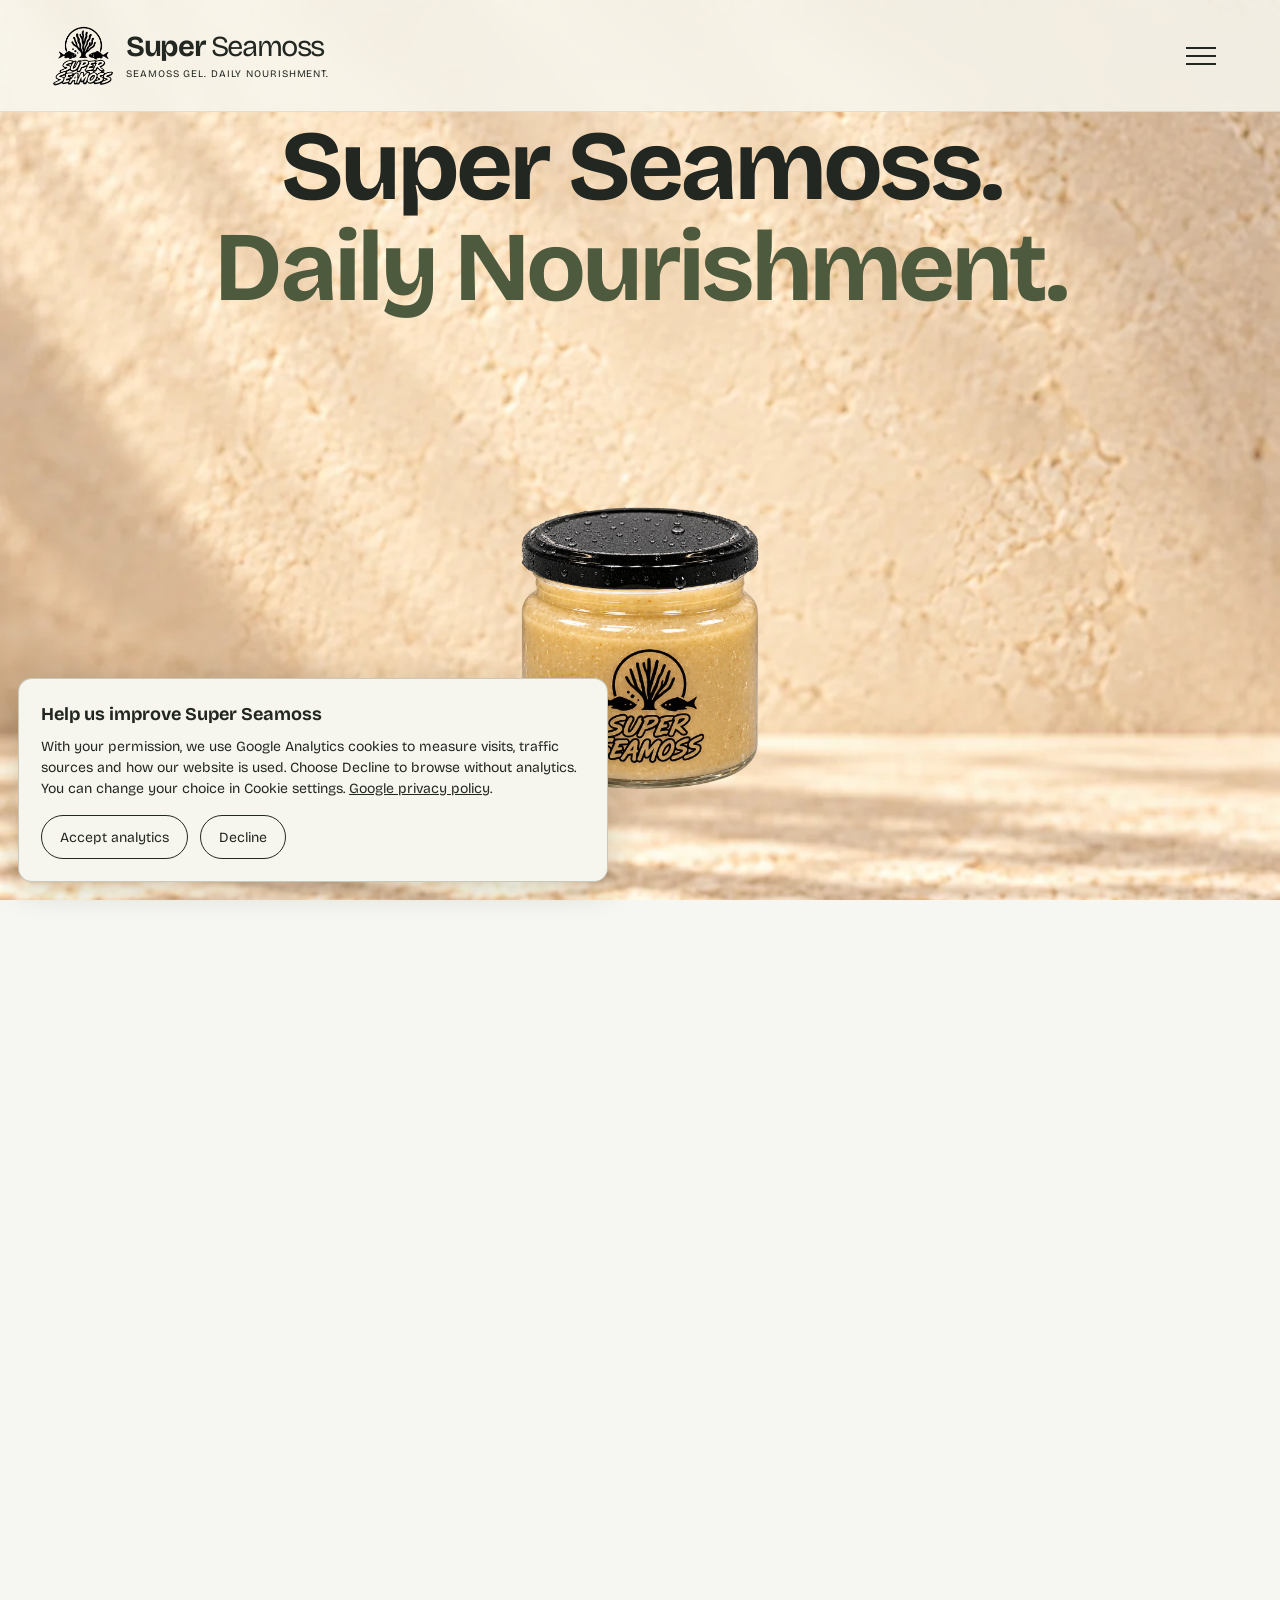
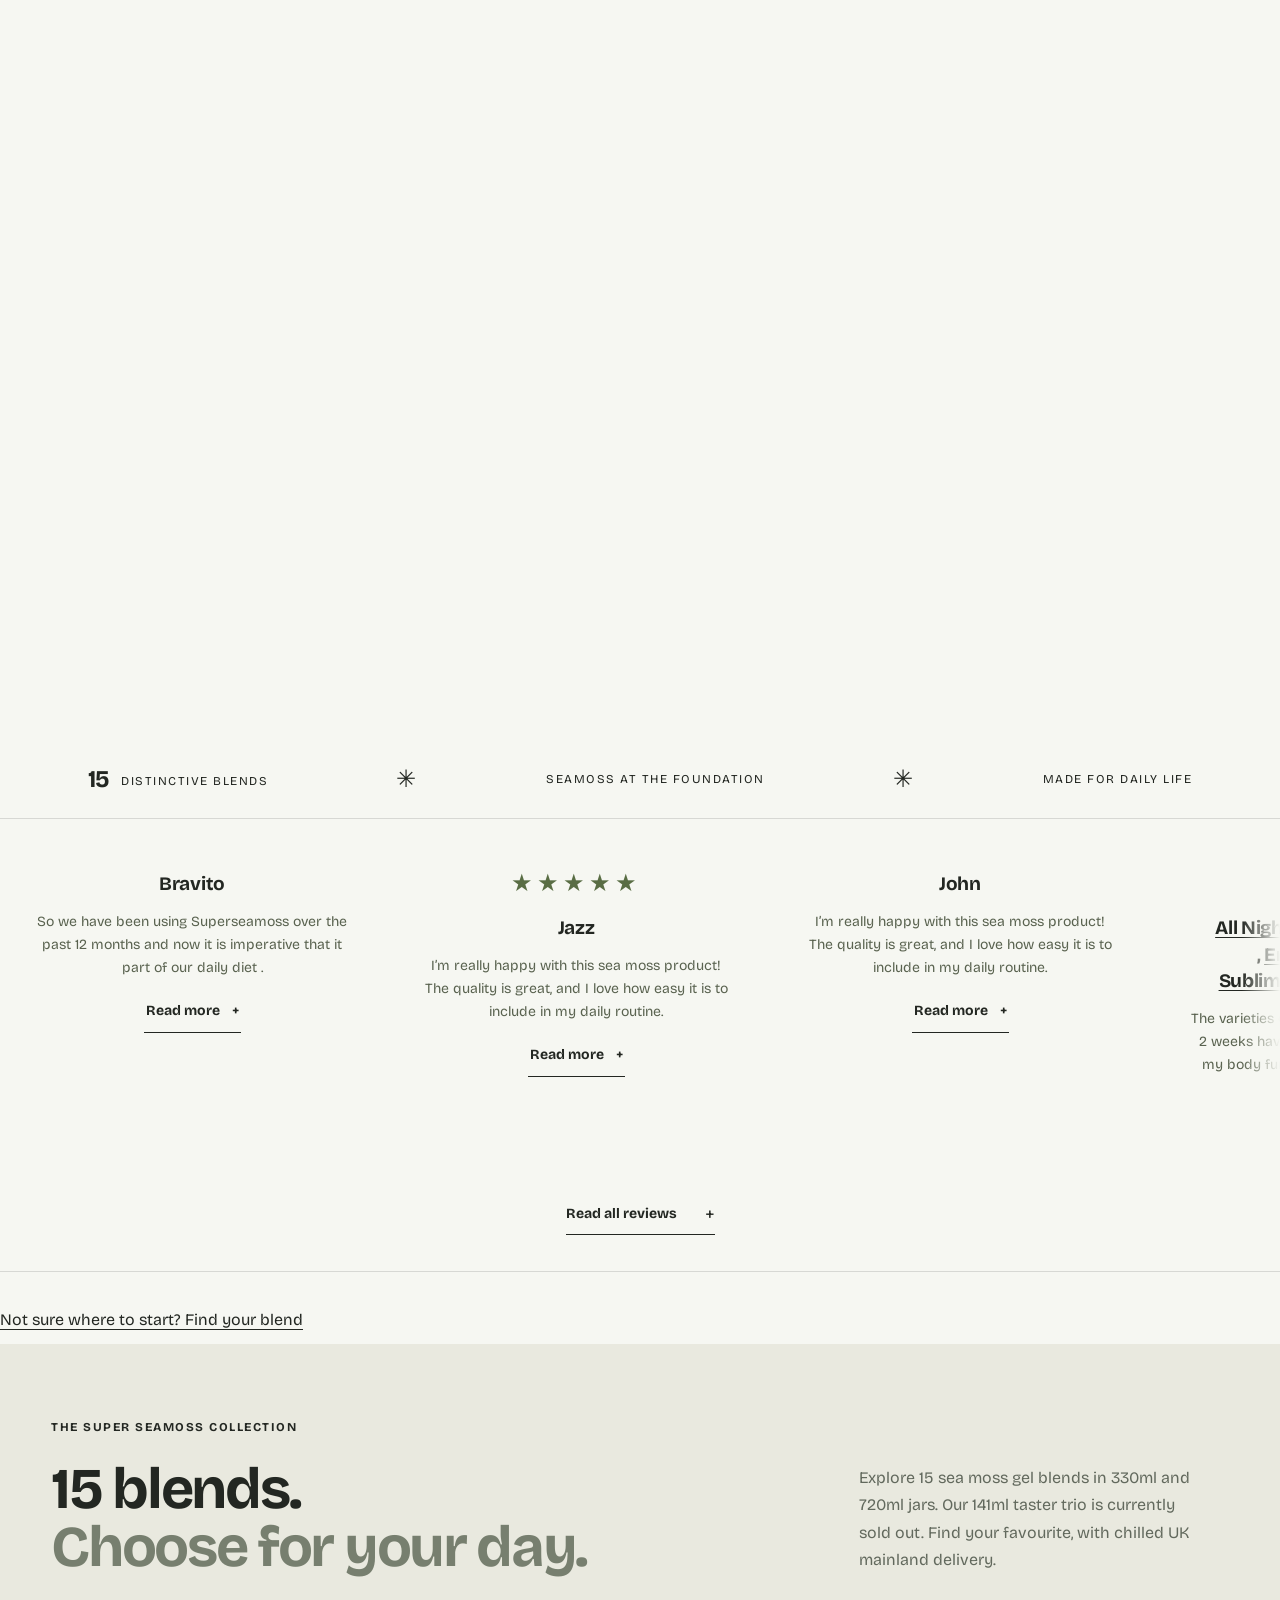
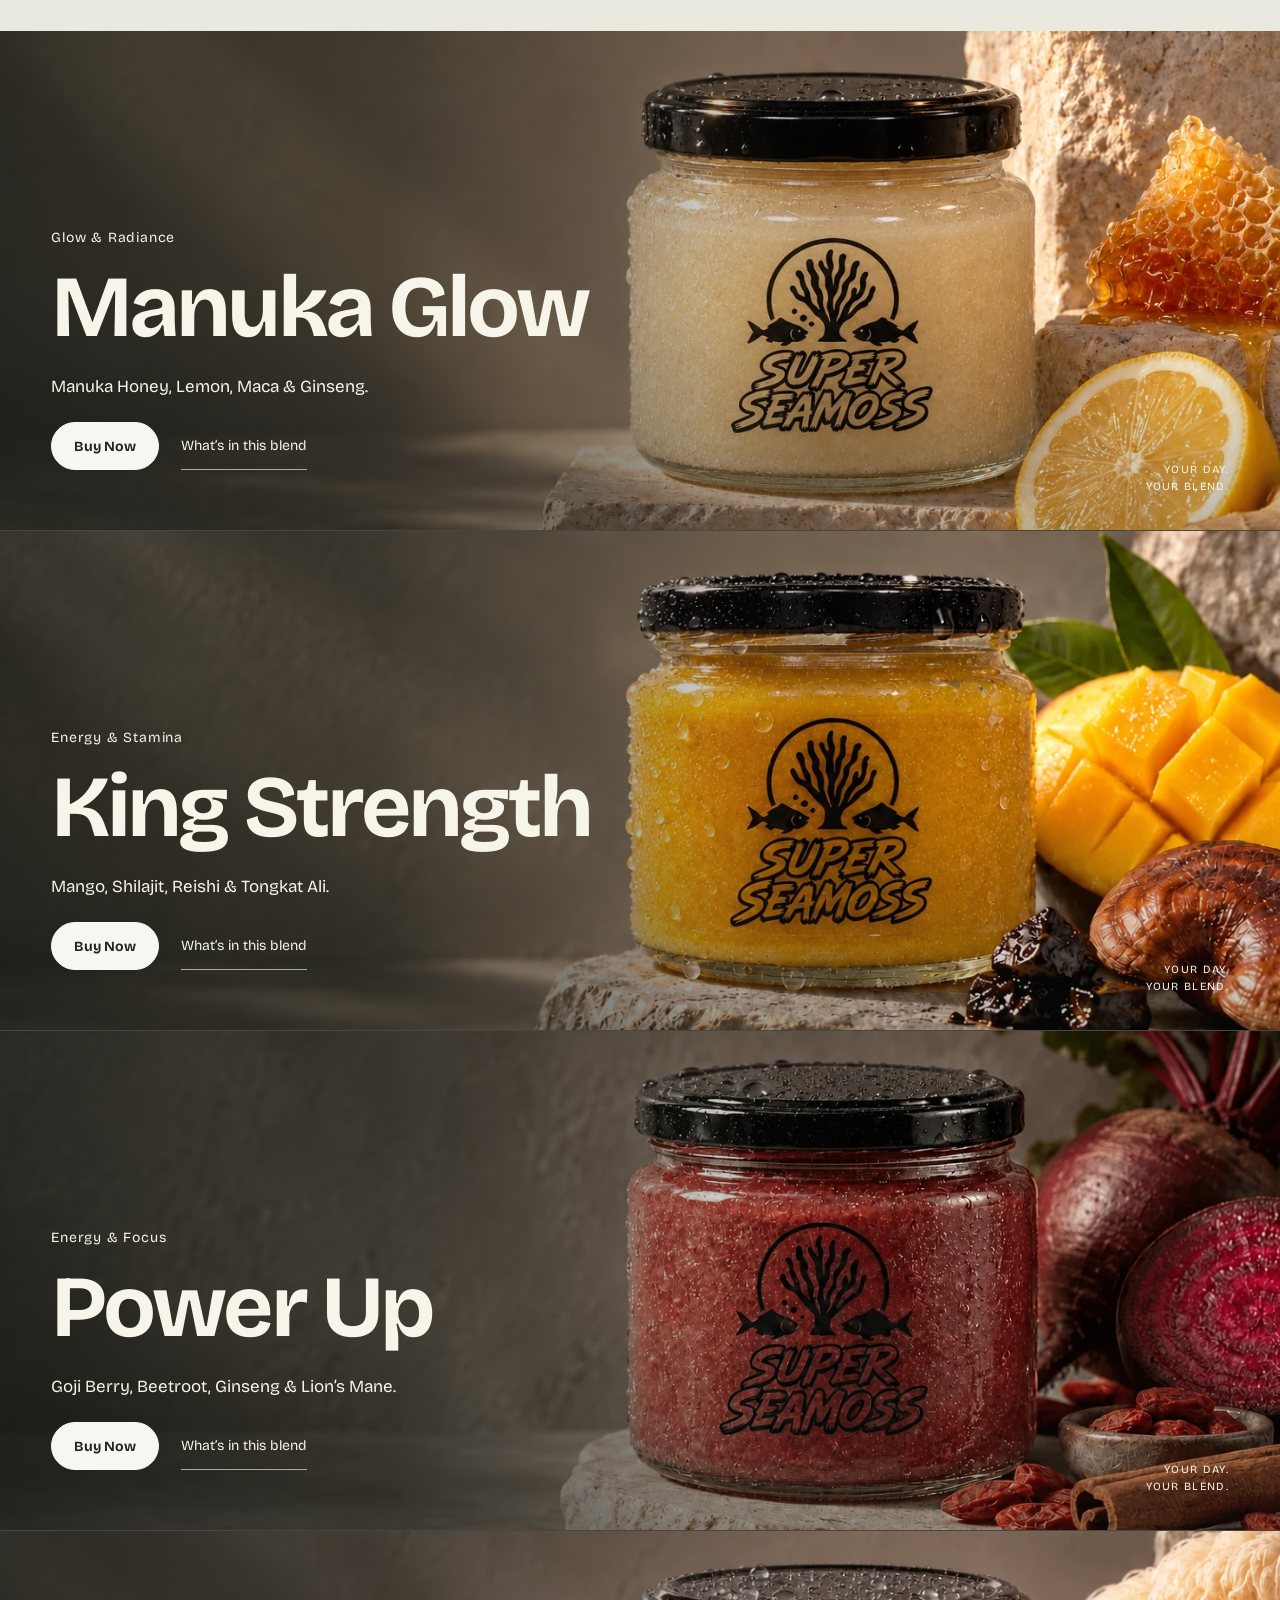
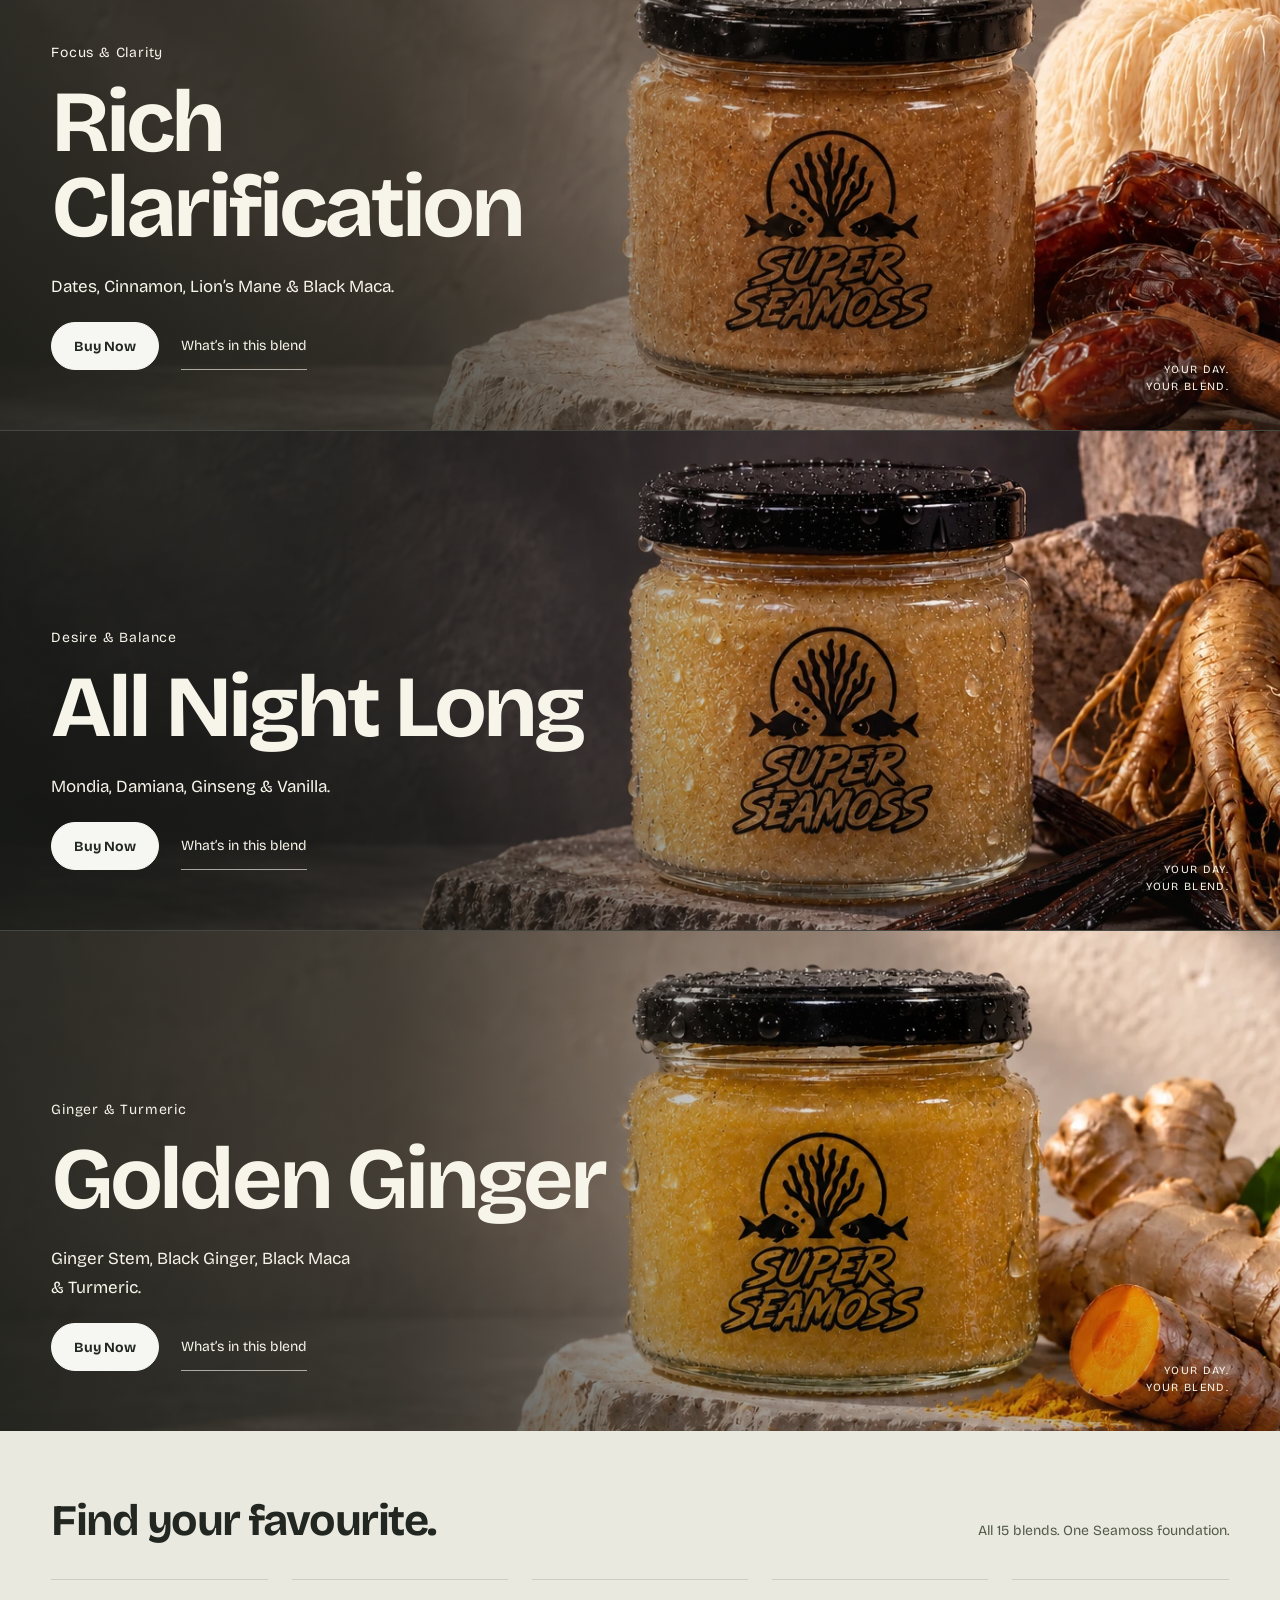
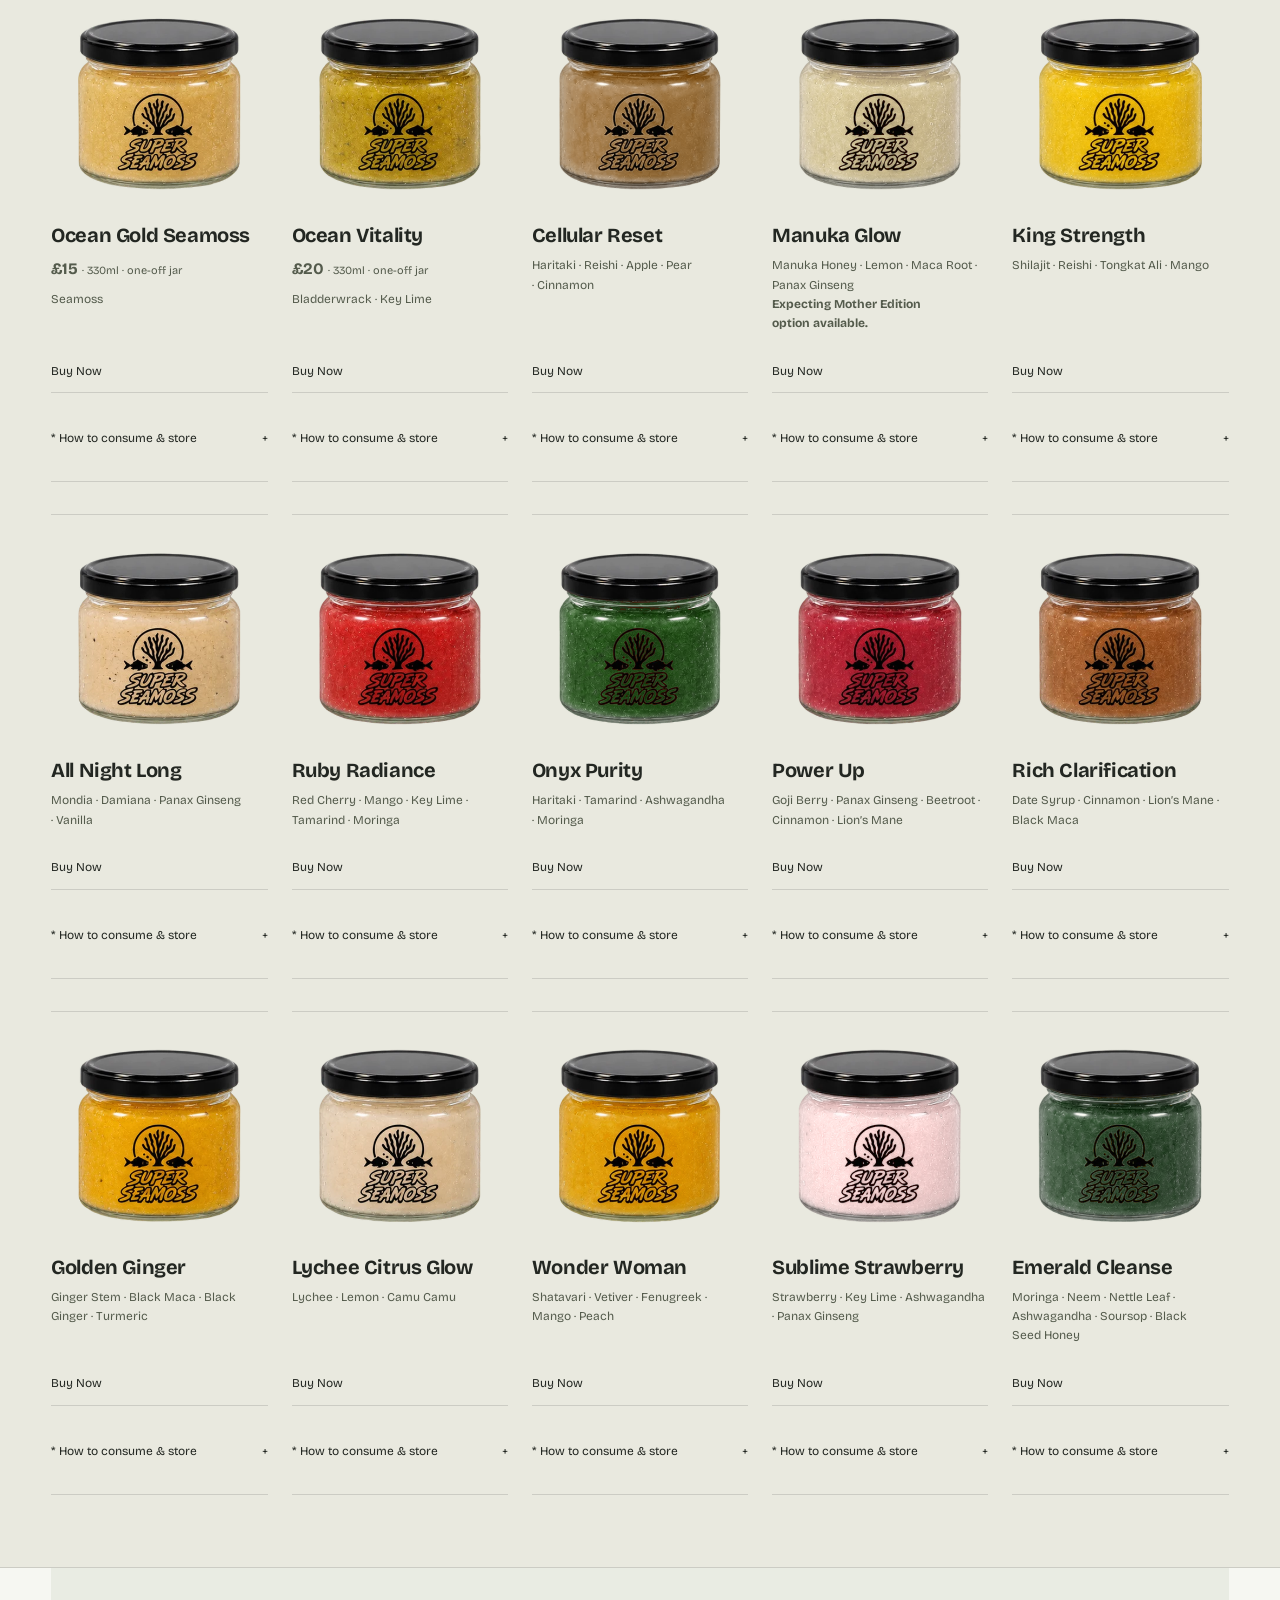
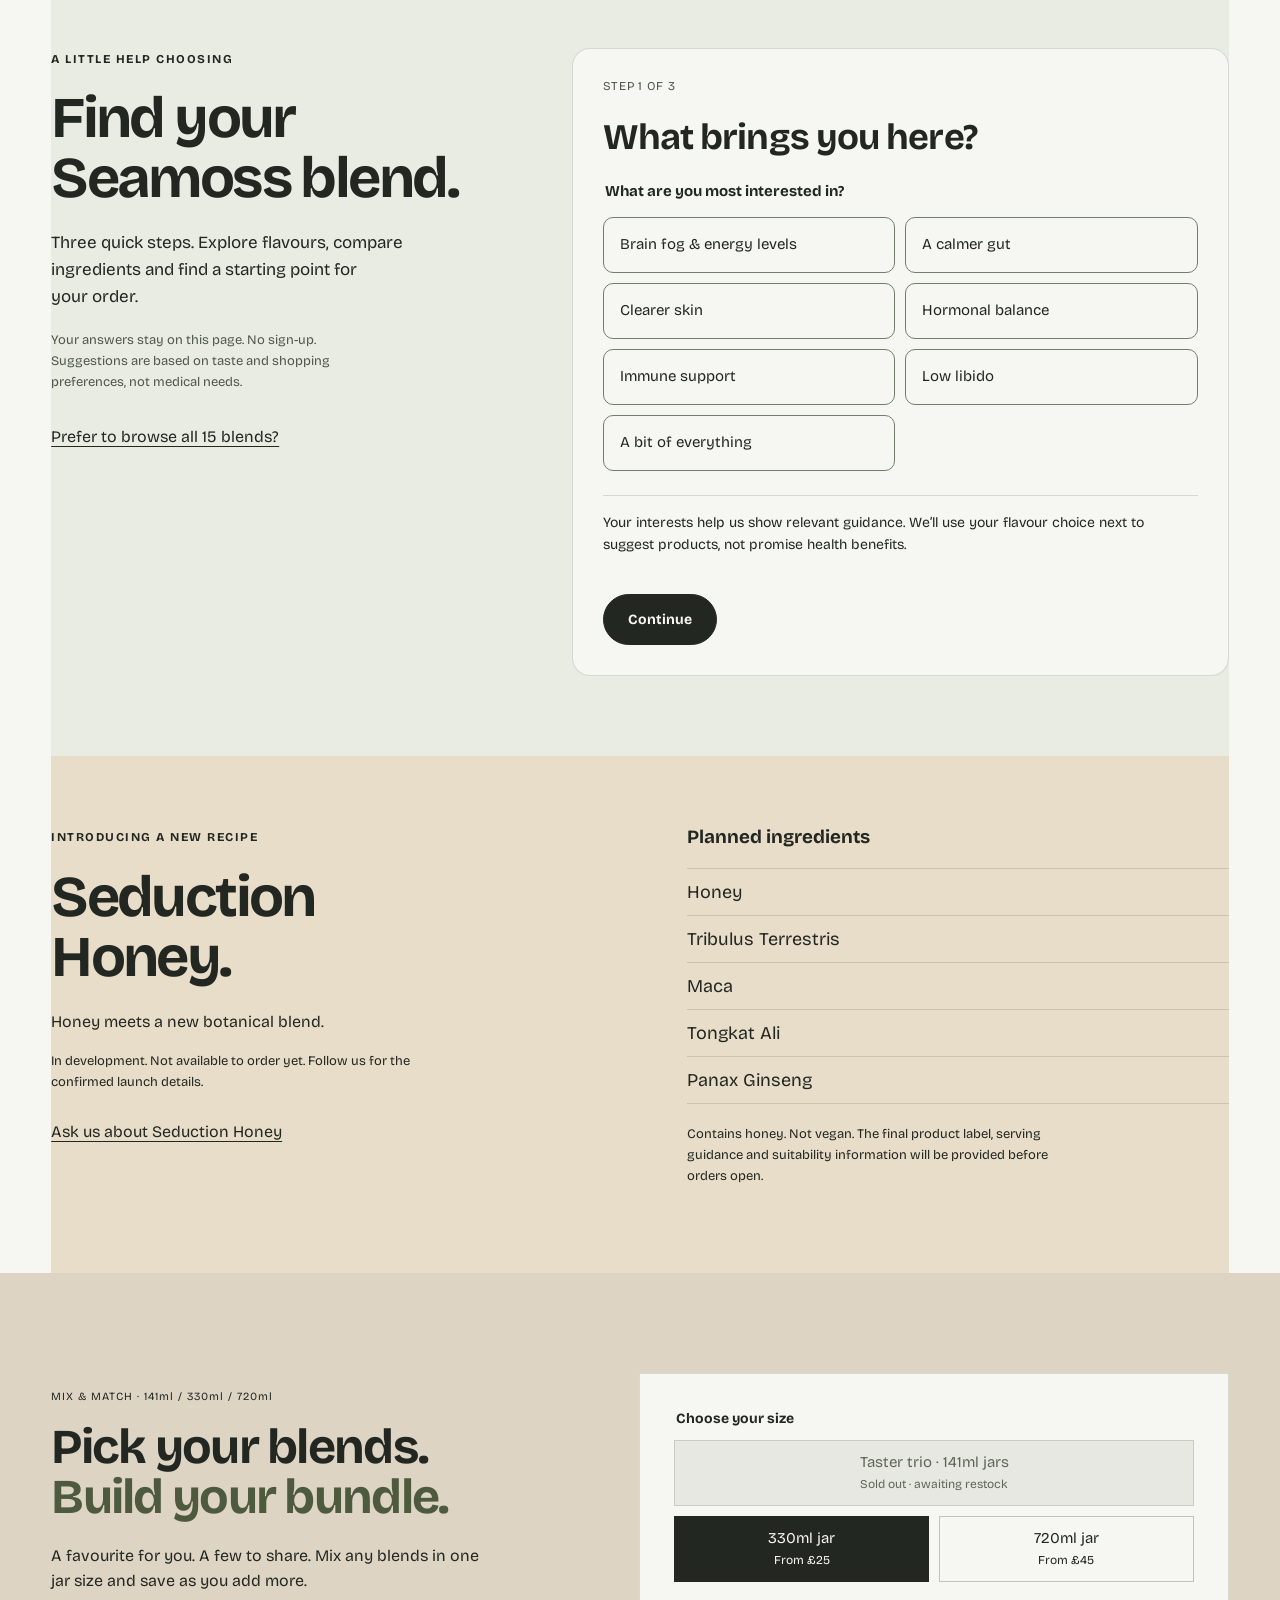
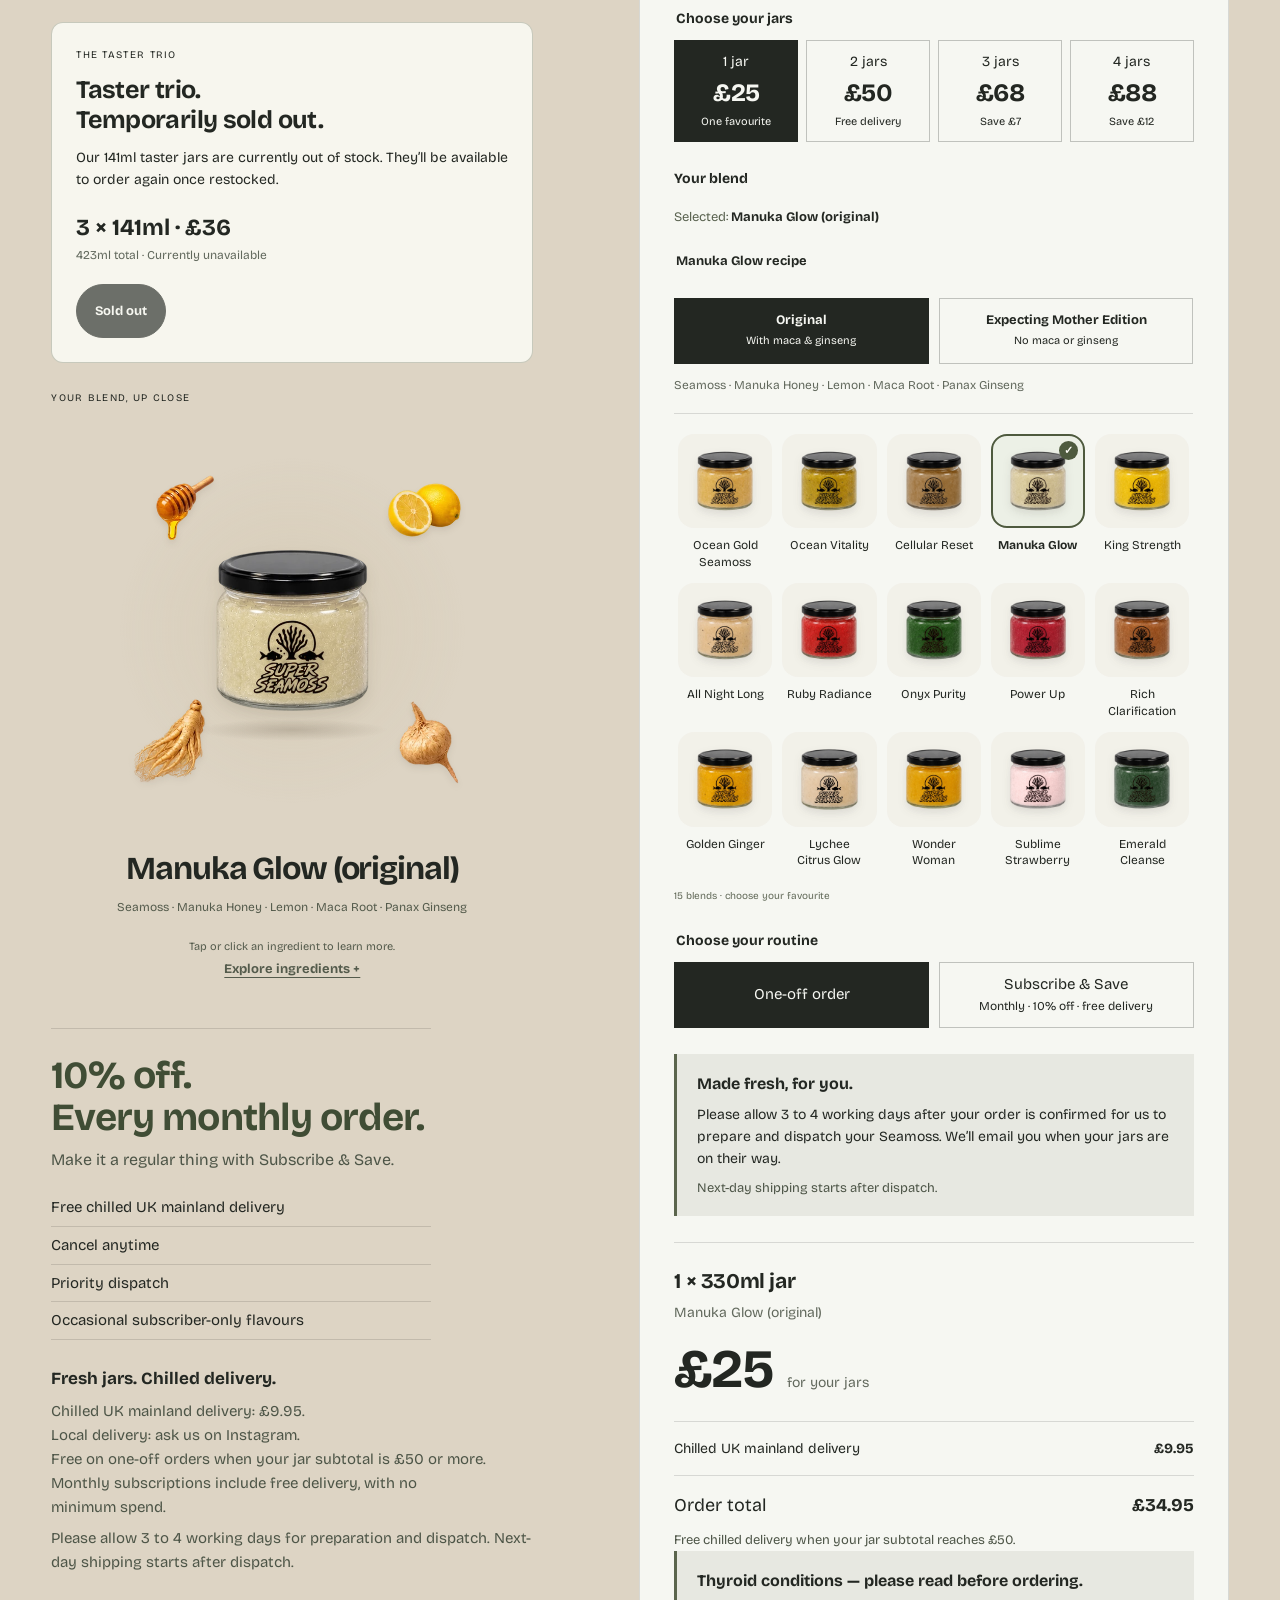
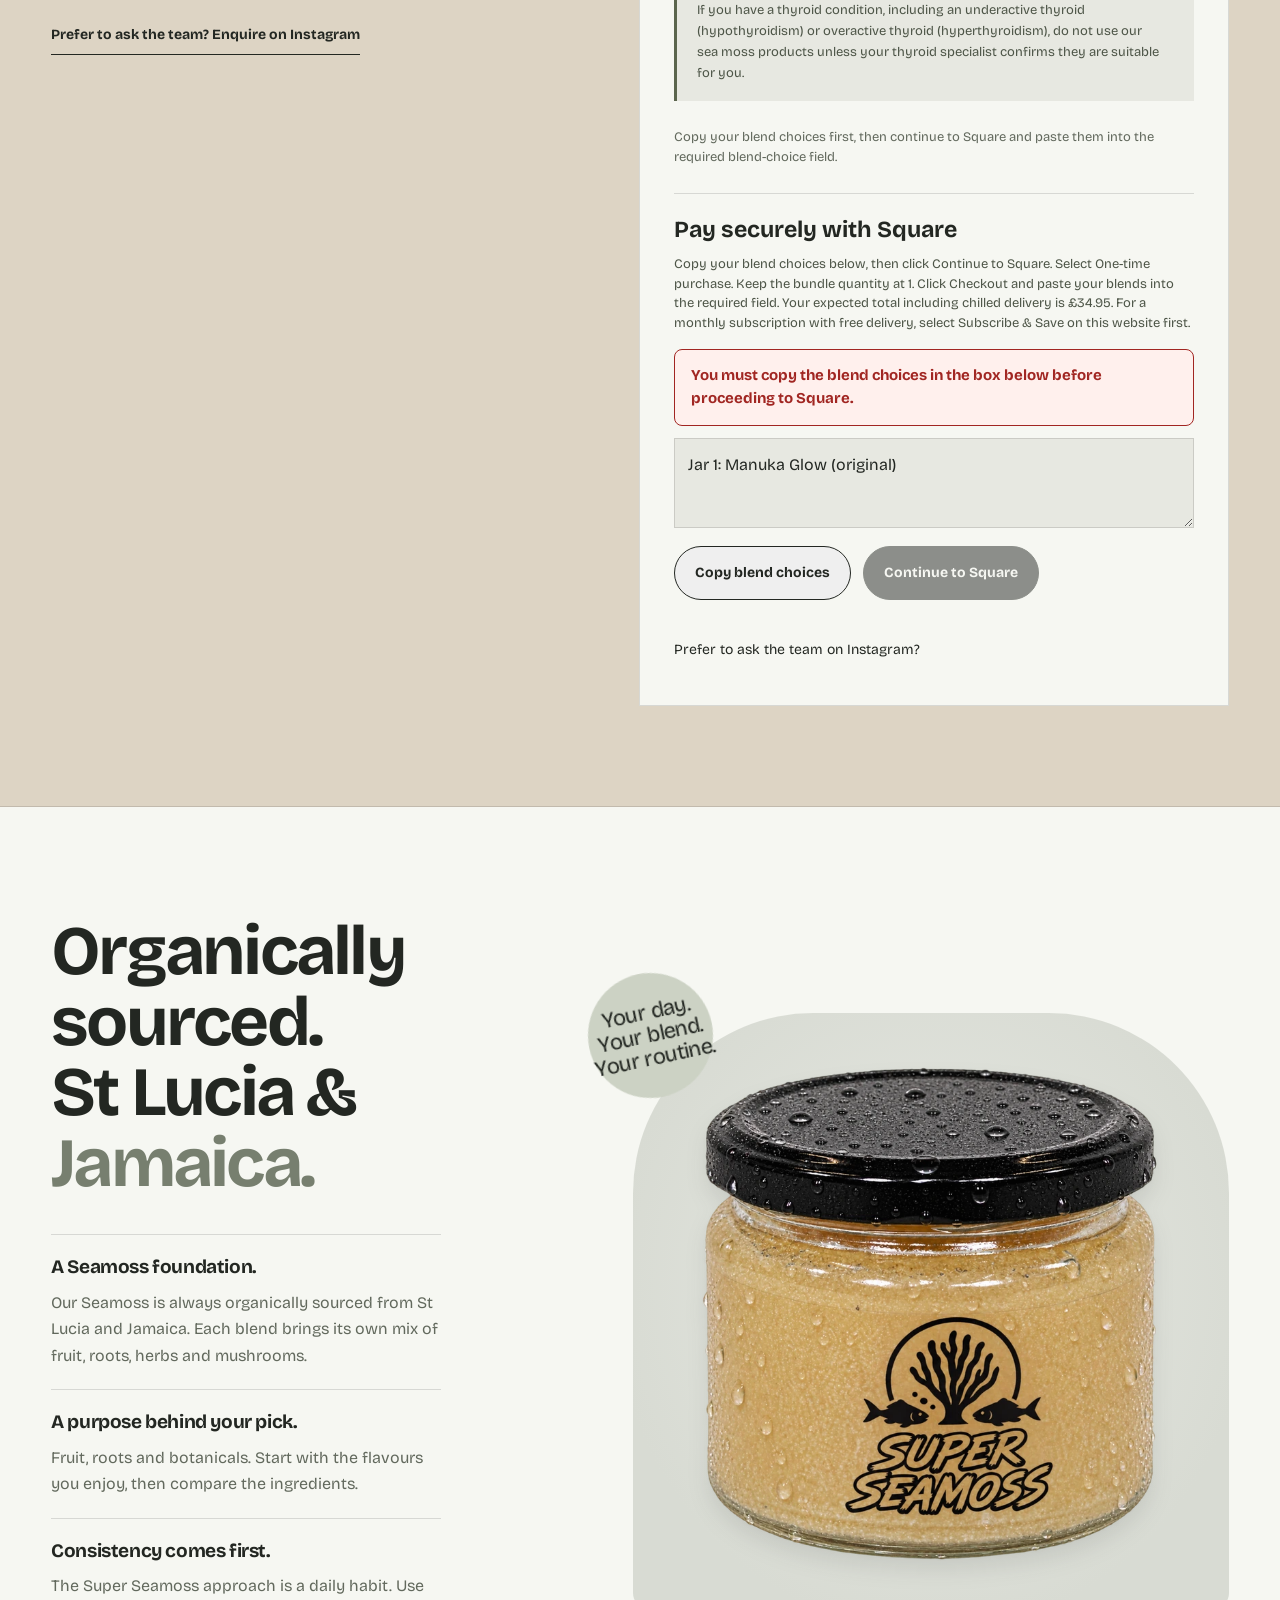
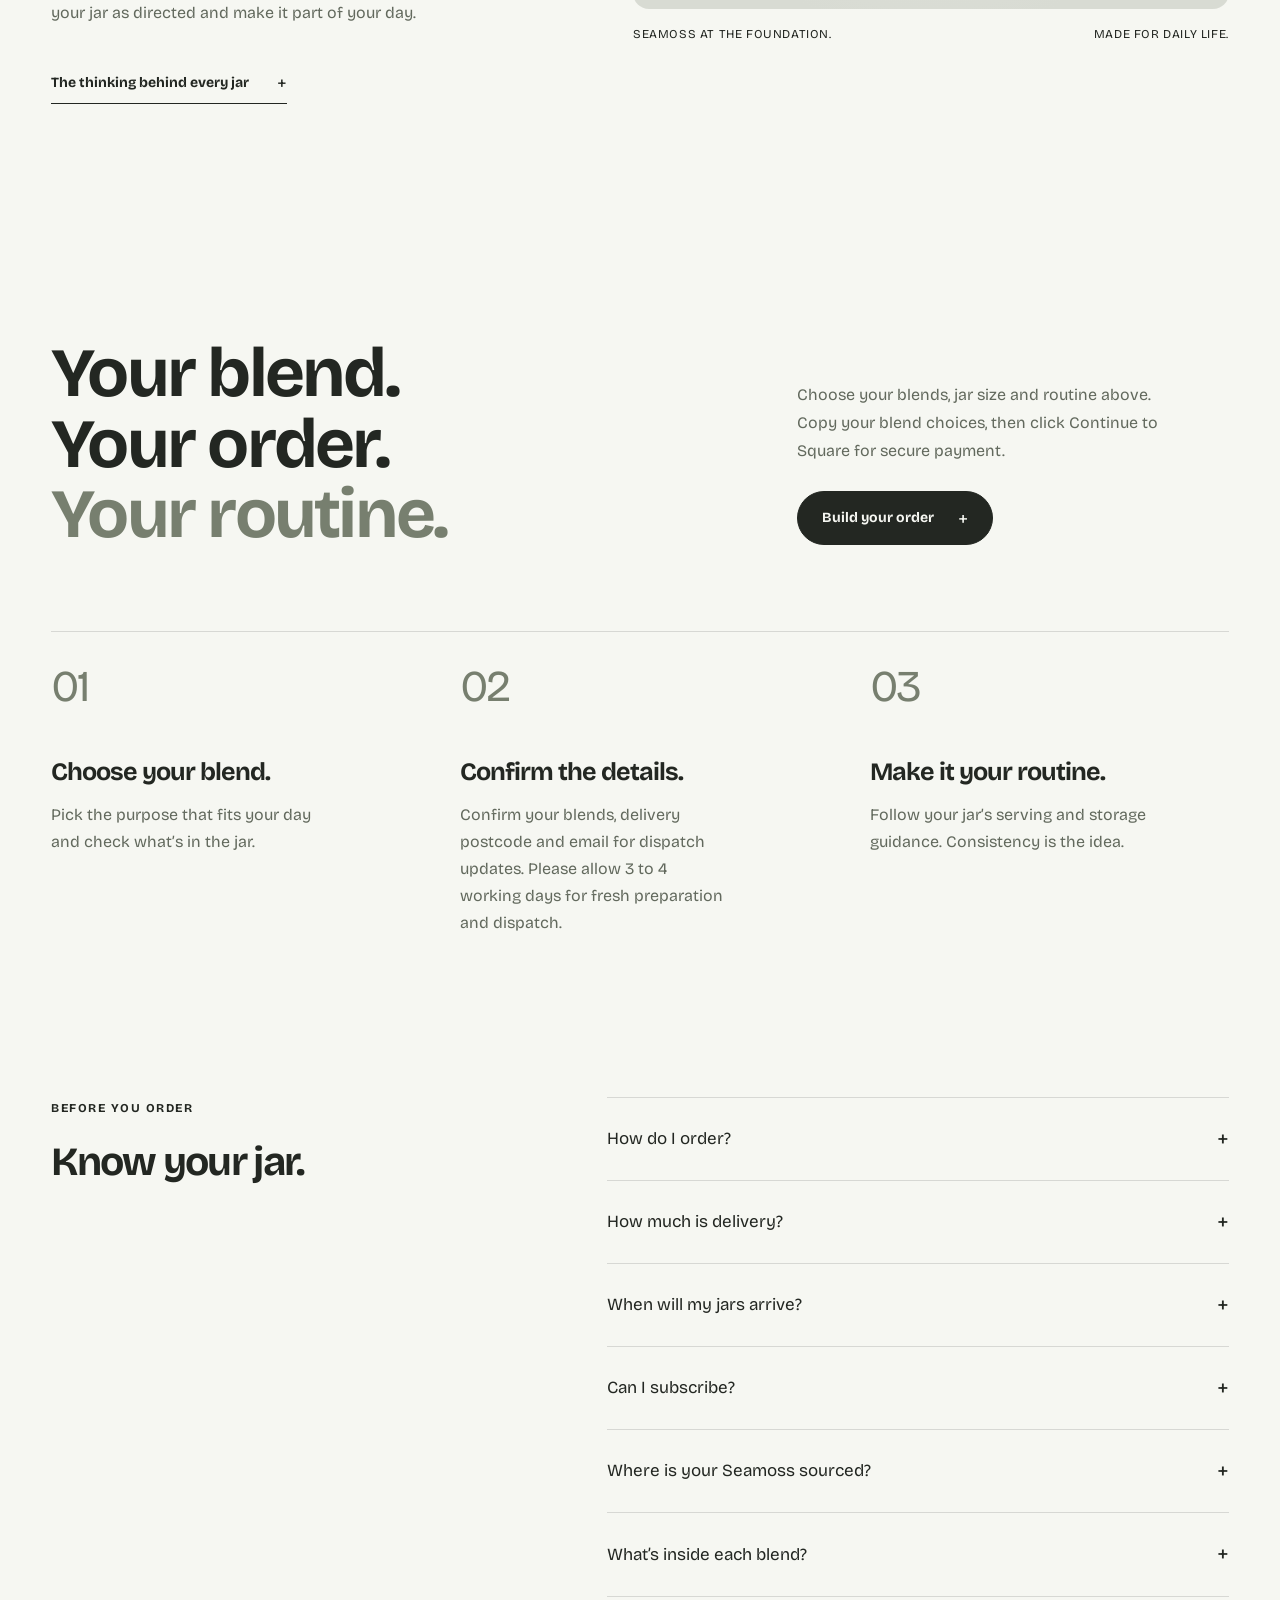
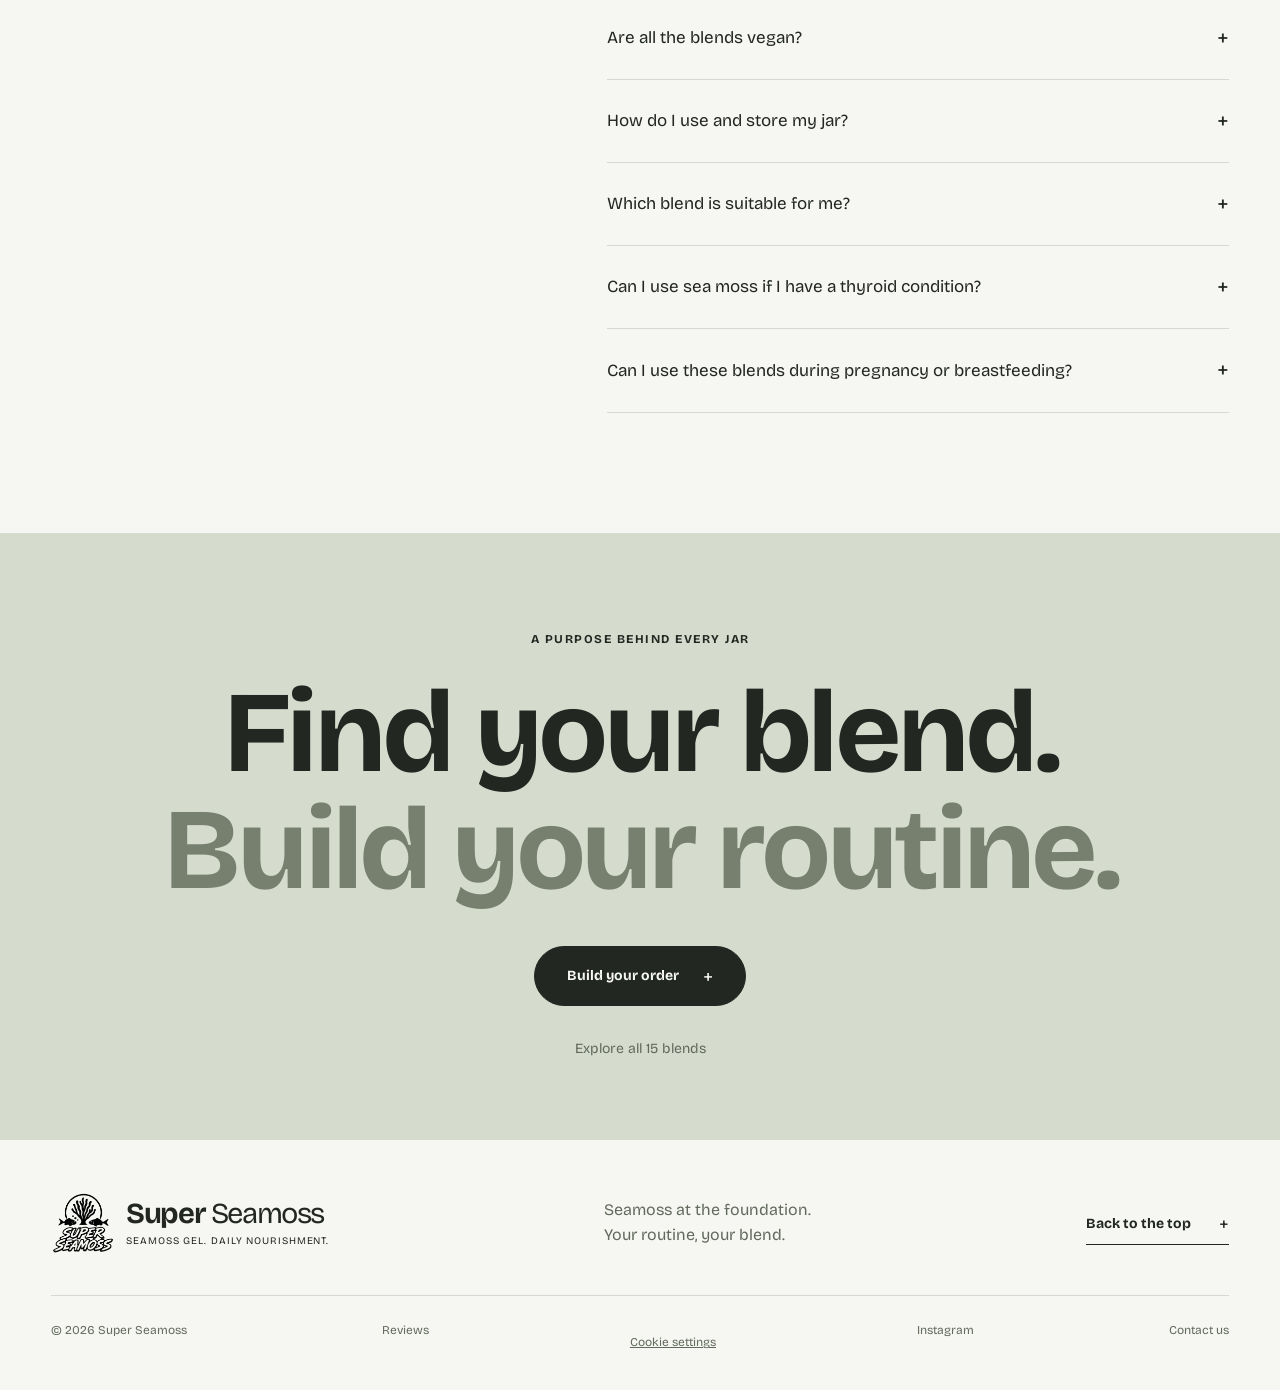
==== index.html @ 7956dd9d "Add blend finder and Seduction Honey announcement" ====
<!doctype html>
<html lang="en-GB">
<head>
<meta charset="utf-8">
<meta name="build-version" content="superseamoss-qc37-20261006-reviewmotion1"><meta name="viewport" content="width=device-width,initial-scale=1,viewport-fit=cover">
<title>Sea Moss Gel UK | 15 Blends &amp; Bundles | Super Seamoss</title>
<meta name="description" content="Shop 15 sea moss gel blends from Super Seamoss. Choose 330ml or 720ml jars, or mix-and-match bundles with chilled UK mainland delivery.">
<meta name="theme-color" content="#e1e3dc">
<link rel="canonical" href="https://superseamoss.co.uk/">
<meta property="og:type" content="website">
<meta property="og:title" content="Sea Moss Gel UK | 15 Blends &amp; Bundles | Super Seamoss">
<meta property="og:description" content="Shop 15 sea moss gel blends from Super Seamoss. Choose 330ml or 720ml jars, or mix-and-match bundles with chilled UK mainland delivery.">
<meta property="og:url" content="https://superseamoss.co.uk/">
<meta property="og:image" content="https://superseamoss.co.uk/assets/blends/manuka-glow-wet.webp?v=wet1">
<meta name="twitter:card" content="summary_large_image">
<meta name="robots" content="index,follow,max-image-preview:large">
<meta property="og:site_name" content="Super Seamoss">
<meta property="og:locale" content="en_GB">
<meta property="og:image:type" content="image/webp">
<meta property="og:image:width" content="1536">
<meta property="og:image:height" content="1024">
<meta property="og:image:alt" content="Super Seamoss Manuka Glow sea moss gel jar with honeycomb and lemon">
<meta name="twitter:title" content="Sea Moss Gel UK | 15 Blends &amp; Bundles | Super Seamoss">
<meta name="twitter:description" content="Shop 15 sea moss gel blends from Super Seamoss. Choose 330ml or 720ml jars, or mix-and-match bundles with chilled UK mainland delivery.">
<meta name="twitter:image" content="https://superseamoss.co.uk/assets/blends/manuka-glow-wet.webp?v=wet1">
<meta name="twitter:image:alt" content="Super Seamoss Manuka Glow sea moss gel jar with honeycomb and lemon">

<link rel="icon" href="/super-seamoss-favicon.ico" sizes="16x16 32x32 48x48" type="image/x-icon">
<link rel="icon" href="/super-seamoss-icon-32.png" sizes="32x32" type="image/png">
<link rel="icon" href="/super-seamoss-icon-180.png" sizes="180x180" type="image/png">
<link rel="icon" href="/super-seamoss-icon.svg" sizes="any" type="image/svg+xml">
<link rel="apple-touch-icon" href="/apple-touch-icon.png?v=seamoss1" sizes="180x180">
<link rel="manifest" href="/site.webmanifest">
<link rel="preload" href="assets/bricolage-bold.woff2" as="font" type="font/woff2" crossorigin>
<link rel="stylesheet" href="styles.css?v=taster-sold-out1-buy-now1">
<link rel="stylesheet" href="hero-scroll.css?v=complete-artwork1">
<script>
document.documentElement.classList.add('page-loading');
setTimeout(() => {
  document.documentElement.classList.remove('page-loading');
  document.dispatchEvent(new Event('seamoss:load-timeout'));
}, 3000);
</script>
<script src="loading.js?v=idle-reveal1" fetchpriority="high" defer></script><script src="site.js?v=fullscreen-navigation1" defer></script><script src="jar-scroll.js?v=elapsed-float1" fetchpriority="high" defer></script><script src="hero-scroll-limit.js?v=navigation1" fetchpriority="high" defer></script><script type="module" src="order-options.js?v=blend-finder1"></script>
<link rel="stylesheet" href="blend-preview.css?v=ingredient-guide1">
<link rel="stylesheet" href="blend-picker.css?v=manuka-recipes1">
<link rel="stylesheet" href="blend-finder.css?v=1">
<script type="module" src="blend-finder.js?v=1"></script>
<link rel="stylesheet" href="reviews.css?v=link-pause1">
<script src="reviews.js?v=reviews-page1" defer></script>
<link rel="stylesheet" href="analytics.css?v=1">
<script src="analytics.js?v=1" defer></script>
<link rel="stylesheet" href="/navigation.css?v=1">
<script src="/navigation.js?v=2" defer></script>
<script type="application/ld+json">
{
  "@context": "https://schema.org",
  "@graph": [
    {
      "@type": "Organization",
      "@id": "https://superseamoss.co.uk/#organization",
      "name": "Super Seamoss",
      "url": "https://superseamoss.co.uk/",
      "logo": {
        "@type": "ImageObject",
        "url": "https://superseamoss.co.uk/super-seamoss-icon-180.png",
        "width": 180,
        "height": 180
      },
      "email": "info@superseamoss.co.uk",
      "sameAs": [
        "https://www.instagram.com/super.seamoss/"
      ]
    },
    {
      "@type": "WebSite",
      "@id": "https://superseamoss.co.uk/#website",
      "url": "https://superseamoss.co.uk/",
      "name": "Super Seamoss",
      "inLanguage": "en-GB",
      "publisher": {
        "@id": "https://superseamoss.co.uk/#organization"
      }
    },
    {
      "@type": "CollectionPage",
      "@id": "https://superseamoss.co.uk/#webpage",
      "url": "https://superseamoss.co.uk/",
      "name": "Sea Moss Gel UK | 15 Blends & Bundles | Super Seamoss",
      "description": "Shop 15 sea moss gel blends from Super Seamoss. Choose 330ml or 720ml jars, or mix-and-match bundles with chilled UK mainland delivery.",
      "inLanguage": "en-GB",
      "isPartOf": {
        "@id": "https://superseamoss.co.uk/#website"
      },
      "about": {
        "@id": "https://superseamoss.co.uk/#organization"
      },
      "mainEntity": {
        "@id": "https://superseamoss.co.uk/#blend-list"
      }
    },
    {
      "@type": "ItemList",
      "@id": "https://superseamoss.co.uk/#blend-list",
      "name": "Super Seamoss sea moss gel blends",
      "numberOfItems": 15,
      "itemListElement": [
        {
          "@type": "ListItem",
          "position": 1,
          "name": "Ocean Gold Seamoss",
          "url": "https://superseamoss.co.uk/#blend-ocean-gold"
        },
        {
          "@type": "ListItem",
          "position": 2,
          "name": "Ocean Vitality",
          "url": "https://superseamoss.co.uk/#blend-ocean-vitality"
        },
        {
          "@type": "ListItem",
          "position": 3,
          "name": "Cellular Reset",
          "url": "https://superseamoss.co.uk/#blend-cellular-reset"
        },
        {
          "@type": "ListItem",
          "position": 4,
          "name": "Manuka Glow",
          "url": "https://superseamoss.co.uk/#blend-manuka-glow"
        },
        {
          "@type": "ListItem",
          "position": 5,
          "name": "King Strength",
          "url": "https://superseamoss.co.uk/#blend-king-strength"
        },
        {
          "@type": "ListItem",
          "position": 6,
          "name": "All Night Long",
          "url": "https://superseamoss.co.uk/#blend-all-night-long"
        },
        {
          "@type": "ListItem",
          "position": 7,
          "name": "Ruby Radiance",
          "url": "https://superseamoss.co.uk/#blend-immunity-booster"
        },
        {
          "@type": "ListItem",
          "position": 8,
          "name": "Onyx Purity",
          "url": "https://superseamoss.co.uk/#blend-onyx-purity"
        },
        {
          "@type": "ListItem",
          "position": 9,
          "name": "Power Up",
          "url": "https://superseamoss.co.uk/#blend-power-up"
        },
        {
          "@type": "ListItem",
          "position": 10,
          "name": "Rich Clarification",
          "url": "https://superseamoss.co.uk/#blend-rich-clarification"
        },
        {
          "@type": "ListItem",
          "position": 11,
          "name": "Golden Ginger",
          "url": "https://superseamoss.co.uk/#blend-gut-health-booster"
        },
        {
          "@type": "ListItem",
          "position": 12,
          "name": "Lychee Citrus Glow",
          "url": "https://superseamoss.co.uk/#blend-lychee-citrus-glow"
        },
        {
          "@type": "ListItem",
          "position": 13,
          "name": "Wonder Woman",
          "url": "https://superseamoss.co.uk/#blend-wonder-woman"
        },
        {
          "@type": "ListItem",
          "position": 14,
          "name": "Sublime Strawberry",
          "url": "https://superseamoss.co.uk/#blend-sublime-strawberry"
        },
        {
          "@type": "ListItem",
          "position": 15,
          "name": "Emerald Cleanse",
          "url": "https://superseamoss.co.uk/#blend-emerald-cleanse"
        }
      ]
    }
  ]
}
</script>
</head>
<body>
<!-- Client gel colour corrections preserve neutral lid pixels, highlights and black logos. -->
<div class="page-loader" role="status" aria-label="Loading Super Seamoss">
<div class="loader-content" aria-hidden="true">
<div class="loader-lockup"><img class="loader-mark" src="assets/logo-mark.webp" alt="" width="72" height="72" fetchpriority="high"><div class="loader-word"><span>Super <b>Seamoss</b></span></div></div>
</div>
</div>
<a class="skip-link" href="#collection">Skip to content</a>
<header class="site-header">
<a class="brand" href="#top" aria-label="Super Seamoss home"><img src="assets/logo-mark.webp" alt="Super Seamoss original logo" width="65" height="65"><span>Super <span class="brand-word">Seamoss</span><small>SEAMOSS GEL. DAILY NOURISHMENT.</small></span></a>
<details class="site-menu">
<summary class="menu-toggle" aria-label="Navigation" aria-controls="main-navigation"><span class="menu-icon" aria-hidden="true"><span></span><span></span><span></span></span></summary>
<div class="menu-panel">
<nav id="main-navigation" class="menu-navigation" aria-label="Main navigation">
<div class="menu-links"><a href="#top">Home</a>
<a href="#collection">Our 15 blends</a>
<a href="#blend-finder">Find your blend</a>
<a href="#seduction-honey">Seduction Honey</a>
<a href="#order-options">Mix &amp; match</a>
<a href="#ritual">How to order</a>
<a href="/reviews/">Reviews</a>
<a href="#questions">FAQs</a>
<a href="#contact">Contact us</a></div>
<div class="menu-contact"><a class="button button-dark" href="#collection">Explore blends <span aria-hidden="true">+</span></a><a class="menu-email" href="mailto:info@superseamoss.co.uk">info@superseamoss.co.uk</a><a class="menu-social" href="https://www.instagram.com/super.seamoss/" target="_blank" rel="noopener">Instagram</a></div>
</nav>
</div>
</details>
</header>
<main>
<div class="seamoss-hero-track" id="top" data-pending="true">
<section class="seamoss-hero" aria-labelledby="hero-heading">
<picture class="hero-backdrop seamoss-hero-backdrop" aria-hidden="true"><img src="assets/hero-layered/champagne-stone.webp" alt="" fetchpriority="high"></picture>

<div class="seamoss-hero-titles">
<h1 class="seamoss-hero-intro" id="hero-heading"><span>Super Seamoss.</span><span class="second-line">Daily Nourishment.</span></h1>
<div class="seamoss-hero-origin"><h2 class="seamoss-hero-source" >Sourced organically.</h2><h2 class="seamoss-hero-location" >St Lucia and Jamaica.</h2></div>
</div>
<div class="seamoss-hero-art" role="img" aria-label="Super Seamoss jar opening with a sliding lid, revealing sea moss gel, honey, lemon and roots.">
<svg class="jar-poster" viewBox="0 0 900 900" aria-hidden="true"><svg x="255" y="344.3473" width="390" height="431.3054" viewBox="116 192 406 449"><image href="[data-uri]" data-hero-asset="jar" width="640" height="800"/></svg><svg x="255" y="311.6969" width="390" height="136.6062" viewBox="44 23 551 193"><image href="[data-uri]" data-hero-asset="lid" width="640" height="640"/></svg></svg>
<canvas class="seamoss-hero-canvas" width="900" height="900" aria-hidden="true"></canvas>
</div>
</section>
</div>
<div class="promise-strip"><span><strong>15</strong> DISTINCTIVE BLENDS</span><span aria-hidden="true">✳</span><span>SEAMOSS AT THE FOUNDATION</span><span aria-hidden="true">✳</span><span>MADE FOR DAILY LIFE</span></div>
<section class="reviews-section" id="reviews" aria-label="Customer reviews" data-review-attribution="confirmed-by-paul">
<div class="reviews-window"><div class="reviews-track" style="animation-duration:225s"><div class="reviews-group"><article class="review-card" data-review-source="customer-message"><h3 class="review-byline">Bravito</h3><blockquote><p>So we have been using Superseamoss over the past 12 months and now it is imperative that it part of our daily diet .</p></blockquote><a class="review-read-more" href="/reviews/#review-bravito" data-review-full aria-haspopup="dialog">Read more <span aria-hidden="true">+</span></a><template class="review-full-text"><p>So we have been using Superseamoss over the past 12 months and now it is imperative that it part of our daily diet . We have tried a variety of different flavours that they have to offer from seamoss with Manuka honey to jam tasting blends mixed strawberries and herbs. The benefits are clear to see we have strong nails more hydration better digestion also suppressed appetite. Supersesmoss will always be in our fridge for me and the family and we highly suggest it should be in yours subscribe today !</p></template></article><article class="review-card" data-review-source="customer-message"><div class="review-stars" role="img" aria-label="5 out of 5 stars"><span aria-hidden="true">★★★★★</span></div><h3 class="review-byline">Jazz</h3><blockquote><p>I’m really happy with this sea moss product! The quality is great, and I love how easy it is to include in my daily routine.</p></blockquote><a class="review-read-more" href="/reviews/#review-jazz" data-review-full aria-haspopup="dialog">Read more <span aria-hidden="true">+</span></a><template class="review-full-text"><p>I’m really happy with this sea moss product! The quality is great, and I love how easy it is to include in my daily routine. It has a nice texture and is simple to use. I also appreciate the natural ingredients and the overall presentation of the product.</p><p>Overall, I’m pleased with my experience and would recommend it to anyone interested in trying sea moss. I would definitely consider purchasing it again!</p></template></article><article class="review-card" data-review-source="customer-message"><h3 class="review-byline">John</h3><blockquote><p>I’m really happy with this sea moss product! The quality is great, and I love how easy it is to include in my daily routine.</p></blockquote><a class="review-read-more" href="/reviews/#review-john" data-review-full aria-haspopup="dialog">Read more <span aria-hidden="true">+</span></a><template class="review-full-text"><p>I’m really happy with this sea moss product! The quality is great, and I love how easy it is to include in my daily routine. It has a nice texture and is simple to use. I also appreciate the natural ingredients and the overall presentation of the product.</p><p>Overall, I’m pleased with my experience and would recommend it to anyone interested in trying sea moss. I would definitely consider purchasing it again!</p></template></article><article class="review-card" data-review-source="customer-message"><div class="review-stars" role="img" aria-label="5 out of 5 stars"><span aria-hidden="true">★★★★★</span></div><h3 class="review-byline"><span class="review-title"><a href="#order-choices" data-order-blend="all-night-long">All Night Long</a>, <a href="#order-choices" data-order-blend="gut-health-booster">Golden Ginger</a>, <a href="#order-choices" data-order-blend="emerald-cleanse">Emerald Cleanse</a> &amp; <a href="#order-choices" data-order-blend="sublime-strawberry">Sublime Strawberry</a></span><span class="review-author"> - Charlie G</span></h3><blockquote><p>The varieties of seamoss I’ve tried over the last 2 weeks have made an incredible impact on my body function with no negative opinions to share…</p></blockquote><a class="review-read-more" href="/reviews/#review-charlie-g" data-review-full aria-haspopup="dialog">Read more <span aria-hidden="true">+</span></a><template class="review-full-text"><p>The varieties of seamoss I’ve tried over the last 2 weeks have made an incredible impact on my body function with no negative opinions to share, it’s very clean, provides me with exactly what I’ve been after in terms of recovery for the exercise I put my body through, rids of brain frog I’ve been struggling with and overall I’m thriving due to its potent minerals and vitamins it contains</p></template></article><article class="review-card" data-review-source="customer-message"><div class="review-stars" role="img" aria-label="5 out of 5 stars"><span aria-hidden="true">★★★★★</span></div><h3 class="review-byline">Jenna the PT</h3><blockquote><p>I originally started my Super Seamoss journey with the Golden Ginger and Ruby Radiance, and I loved them so much that I decided to explore more of the range.</p></blockquote><a class="review-read-more" href="/reviews/#review-jenna-the-pt" data-review-full aria-haspopup="dialog">Read more <span aria-hidden="true">+</span></a><template class="review-full-text"><p>I originally started my Super Seamoss journey with the Golden Ginger and Ruby Radiance, and I loved them so much that I decided to explore more of the range. I started Ruby Radiance as I began to come down with a cold and it beat the virus before it took a grasp on my immune system! Golden Ginger has had an amazingly positive effect on me not getting bloated after eating which is something I was definitely struggling with. It has supported in lowering sugar cravings also.</p><p>Since then, I’ve added Wonder Woman for hormone balancing as a woman with PCOS this has been game changing, and Sublime Strawberry for stress balance and circulation support, has definitely lowered my high cortisol levels, and they’ve now all become part of my regular wellness routine.</p><p>I love that each blend is designed with different areas of wellbeing in mind, so I can choose what feels most suited to what my body needs. They’re easy to incorporate into my routine, a spoonful first thing in the morning, and I genuinely look forward to having them.</p><p>What started with just wanting to give my gut and immune system some extra support has turned into me absolutely loving the Super Seamoss range. I would highly recommend these natural body balancing boosts 💚</p><p>Definitely one of those products I’m really glad I tried and will absolutely be continuing with them! Grateful that I tried something new that has given me so much support ✨</p></template></article><article class="review-card" data-review-source="customer-message"><div class="review-stars" role="img" aria-label="5 out of 5 stars"><span aria-hidden="true">★★★★★</span></div><h3 class="review-byline"><span class="review-title"><a href="#order-choices" data-order-blend="gut-health-booster">Golden Ginger</a></span><span class="review-author"> - Miss. M</span></h3><blockquote><p>I tried the Seamoss, I had the Golden Ginger one and just after 3 days of taking the Seamoss I had:<br>• Less cramping, more regular bowel movements.<br>• I felt lighter, less sluggish. I didn’t feel fatigue anymore and I felt more energetic. 😬🏃🏃<br>Would definitely recommend 😬👍🏾</p></blockquote></article><article class="review-card" data-review-source="customer-message"><div class="review-stars" role="img" aria-label="5 out of 5 stars"><span aria-hidden="true">★★★★★</span></div><h3 class="review-byline"><span class="review-title"><a href="#order-choices" data-order-blend="gut-health-booster">Golden Ginger</a></span><span class="review-author"> - Ste</span></h3><blockquote><p>Absolutely love this Golden Ginger! Tastes delicious, it’s really improved how I feel health-wise — I feel so much better since using it.</p></blockquote></article><article class="review-card" data-review-source="customer-message"><div class="review-stars" role="img" aria-label="5 out of 5 stars"><span aria-hidden="true">★★★★★</span></div><h3 class="review-byline"><span class="review-author">Mr T. McIntosh</span></h3><blockquote><p>Great product. My Mrs was pregnant &amp; she loved the recommended mixture of seamoss &amp; manuka honey. Tasted nice &amp; she was able to gain all the natural benefits of the seamoss all in one.</p></blockquote></article><article class="review-card" data-review-source="customer-message"><div class="review-stars" role="img" aria-label="5 out of 5 stars"><span aria-hidden="true">★★★★★</span></div><h3 class="review-byline"><span class="review-author">Miss. Q</span></h3><blockquote><p>Really tasty, really nice flavours and great customer service.</p></blockquote></article><article class="review-card" data-review-source="customer-message"><div class="review-stars" role="img" aria-label="5 out of 5 stars"><span aria-hidden="true">★★★★★</span></div><h3 class="review-byline"><span class="review-title"><a href="#order-choices" data-order-blend="gut-health-booster">Golden Ginger</a></span><span class="review-author"> - Miss Boon</span></h3><blockquote><p>Love Super Seamoss, the texture is so smooth and the flavours are great. I almost forgot I was doing something good for my body with how nice they taste and I actually find myself looking forward to taking it.</p></blockquote></article><article class="review-card" data-review-source="customer-message"><div class="review-stars" role="img" aria-label="5 out of 5 stars"><span aria-hidden="true">★★★★★</span></div><h3 class="review-byline"><span class="review-title"><a href="#order-choices" data-order-blend="gut-health-booster">Golden Ginger</a></span><span class="review-author"> - Diaz</span></h3><blockquote><p>I&#x27;ve been taking Super Seamoss gut health for 4 weeks now and I have noticed my digestion is better and I have less bloating, I have also felt a shift in my mood. I would recommend this for anyone struggling with digestion issues and anyone suffering with stress.</p></blockquote></article><article class="review-card" data-review-source="customer-message"><div class="review-stars" role="img" aria-label="5 out of 5 stars"><span aria-hidden="true">★★★★★</span></div><h3 class="review-byline"><span class="review-title"><a href="#order-choices" data-order-blend="manuka-glow" data-order-recipe="honey-lemon">Manuka Glow (Expecting Mother Edition)</a></span><span class="review-author"> - Precious</span></h3><blockquote><p>I&#x27;ve been taking Super Seamoss Manuka Glow (for pregnant women) for 4 weeks now, and I have noticed my digestion is better, I have more energy, and my skin feels more hydrated than before. I would recommend this for other pregnant women.</p></blockquote></article><article class="review-card" data-review-source="customer-message"><div class="review-stars" role="img" aria-label="5 out of 5 stars"><span aria-hidden="true">★★★★★</span></div><h3 class="review-byline"><span class="review-title"><a href="#order-choices" data-order-blend="king-strength">King Strength</a></span><span class="review-author"> - Mr. Rob</span></h3><blockquote><p>Good s**t 💪🏻❤️</p></blockquote></article><article class="review-card" data-review-source="customer-message"><div class="review-stars" role="img" aria-label="5 out of 5 stars"><span aria-hidden="true">★★★★★</span></div><h3 class="review-byline"><span class="review-title"><a href="#order-choices" data-order-blend="gut-health-booster">Golden Ginger</a></span><span class="review-author"> - Mr. Infinity</span></h3><blockquote><p>The seamoss is great , it really clears my gut and gives me good energy 🫡🗣️👍🏿💥</p></blockquote></article><article class="review-card" data-review-source="customer-message"><div class="review-stars" role="img" aria-label="5 out of 5 stars"><span aria-hidden="true">★★★★★</span></div><h3 class="review-byline"><span class="review-title"><a href="#order-choices" data-order-blend="wonder-woman">Wonder Woman</a> &amp; <a href="#order-choices" data-order-blend="sublime-strawberry">Sublime Strawberry</a></span><span class="review-author"> - Miss. H</span></h3><blockquote><p>GREAT PRODUCTS! CHANGED MY LIFE...HELPED ME GOING THROUGH MENAPAUSE 💯👌👌👌</p></blockquote></article><article class="review-card" data-review-source="customer-message"><div class="review-stars" role="img" aria-label="5 out of 5 stars"><span aria-hidden="true">★★★★★</span></div><h3 class="review-byline"><span class="review-title"><a href="#order-choices" data-order-blend="gut-health-booster">Golden Ginger</a></span><span class="review-author"> - Mr Innis</span></h3><blockquote><p>Feeling less hungry<br>Sleep better<br>Helps IBS (Mrs lol)<br>Less tired while driving at work</p></blockquote></article><article class="review-card"><div class="review-stars" role="img" aria-label="5 out of 5 stars"><span aria-hidden="true">★★★★★</span></div><h3 class="review-byline"><span class="review-author" title="Anonymised display name">Customer A.</span></h3><blockquote><p>I noticed the difference and I’m back on it. Phew! Worth the investment.</p></blockquote></article><article class="review-card"><div class="review-stars" role="img" aria-label="5 out of 5 stars"><span aria-hidden="true">★★★★★</span></div><h3 class="review-byline"><span class="review-title">Very good communication</span><span class="review-author"> - Kawsar S.</span></h3><blockquote><p>Very good communication and service, with no delay.</p></blockquote></article><article class="review-card"><div class="review-stars" role="img" aria-label="5 out of 5 stars"><span aria-hidden="true">★★★★★</span></div><h3 class="review-byline"><span class="review-title">Great product</span><span class="review-author" title="Anonymised display name"> - David D.</span></h3><blockquote><p>Great product. Great communication for orders/delivery.</p></blockquote></article><article class="review-card"><div class="review-stars" role="img" aria-label="5 out of 5 stars"><span aria-hidden="true">★★★★★</span></div><h3 class="review-byline"><span class="review-title">Amazing correspondence and super fast delivery</span><span class="review-author"> - Miss R.</span></h3><blockquote><p>I’m giving five stars because of the excellent communication and super speedy delivery.</p></blockquote></article><article class="review-card"><div class="review-stars" role="img" aria-label="5 out of 5 stars"><span aria-hidden="true">★★★★★</span></div><h3 class="review-byline"><span class="review-title">Packaged with care</span><span class="review-author" title="Anonymised display name"> - Aquilla A.</span></h3><blockquote><p>This arrived packaged with care. The ingredients are simple and pure, and I feel a difference in my gut health since taking this. Next time I order, I will be getting the bigger jar.</p></blockquote></article></div></div></div>
<div class="reviews-all"><a class="text-link" href="/reviews/">Read all reviews <span aria-hidden="true">+</span></a></div>
</section>
<div class="section-wrap finder-entry"><a class="finder-text-link" href="#blend-finder">Not sure where to start? Find your blend</a></div>
<section class="blends-section" id="collection" aria-labelledby="blends-heading">
<div class="collection-heading section-wrap"><div><span class="tiny-label">THE SUPER SEAMOSS COLLECTION</span><h2 id="blends-heading">15 blends.<br><span>Choose for your day.</span></h2></div><p>Explore 15 sea moss gel blends in 330ml and 720ml jars. Our 141ml taster trio is currently sold out. Find your favourite, with chilled UK mainland delivery.</p></div>
<div class="blend-showcase">
<div class="blend-panels">
<article class="blend-panel" id="panel-manuka-glow" aria-labelledby="heading-manuka-glow">
<img class="blend-scene" src="assets/blends/manuka-glow-wet.webp?v=wet1" srcset="assets/blends/manuka-glow-wet-768.webp?v=wet1 768w, assets/blends/manuka-glow-wet.webp?v=wet1 1536w" sizes="(max-width: 600px) 1280px, (max-width: 780px) 890px, 114vw" alt="Creamy seamoss jar with honeycomb and lemon on sculpted stone" width="1536" height="1024" loading="lazy" decoding="async">
<div class="blend-shade" aria-hidden="true"></div>
<div class="blend-panel-copy">
<p class="blend-focus">Glow &amp; Radiance</p>
<h3 id="heading-manuka-glow">Manuka Glow</h3>
<p class="blend-flavours">Manuka Honey, Lemon, Maca &amp; Ginseng.</p>
<div class="blend-actions"><a class="button blend-buy" href="#order-choices" data-order-blend="manuka-glow" aria-label="Buy Manuka Glow now">Buy Now</a><button class="blend-explore" data-product="manuka-glow" aria-label="Explore Manuka Glow" aria-haspopup="dialog">What’s in this blend</button></div>
</div>
<span class="blend-scene-signature" aria-hidden="true">YOUR DAY.<br>YOUR BLEND.</span>
</article>
<article class="blend-panel" id="panel-king-strength" aria-labelledby="heading-king-strength">
<img class="blend-scene" src="assets/blends/king-strength-wet.webp?v=wet1" srcset="assets/blends/king-strength-wet-768.webp?v=wet1 768w, assets/blends/king-strength-wet.webp?v=wet1 1536w" sizes="(max-width: 600px) 1280px, (max-width: 780px) 890px, 114vw" alt="Mango seamoss jar with fresh mango and reishi on sculpted stone" width="1536" height="1024" loading="lazy" decoding="async">
<div class="blend-shade" aria-hidden="true"></div>
<div class="blend-panel-copy">
<p class="blend-focus">Energy &amp; Stamina</p>
<h3 id="heading-king-strength">King Strength</h3>
<p class="blend-flavours">Mango, Shilajit, Reishi &amp; Tongkat Ali.</p>
<div class="blend-actions"><a class="button blend-buy" href="#order-choices" data-order-blend="king-strength" aria-label="Buy King Strength now">Buy Now</a><button class="blend-explore" data-product="king-strength" aria-label="Explore King Strength" aria-haspopup="dialog">What’s in this blend</button></div>
</div>
<span class="blend-scene-signature" aria-hidden="true">YOUR DAY.<br>YOUR BLEND.</span>
</article>
<article class="blend-panel" id="panel-power-up" aria-labelledby="heading-power-up">
<img class="blend-scene" src="assets/blends/power-up-wet.webp?v=wet1" srcset="assets/blends/power-up-wet-768.webp?v=wet1 768w, assets/blends/power-up-wet.webp?v=wet1 1536w" sizes="(max-width: 600px) 1280px, (max-width: 780px) 890px, 114vw" alt="Beetroot seamoss jar with beetroot, goji berries and cinnamon" width="1536" height="1024" loading="lazy" decoding="async">
<div class="blend-shade" aria-hidden="true"></div>
<div class="blend-panel-copy">
<p class="blend-focus">Energy &amp; Focus</p>
<h3 id="heading-power-up">Power Up</h3>
<p class="blend-flavours">Goji Berry, Beetroot, Ginseng &amp; Lion’s Mane.</p>
<div class="blend-actions"><a class="button blend-buy" href="#order-choices" data-order-blend="power-up" aria-label="Buy Power Up now">Buy Now</a><button class="blend-explore" data-product="power-up" aria-label="Explore Power Up" aria-haspopup="dialog">What’s in this blend</button></div>
</div>
<span class="blend-scene-signature" aria-hidden="true">YOUR DAY.<br>YOUR BLEND.</span>
</article>
<article class="blend-panel" id="panel-rich-clarification" aria-labelledby="heading-rich-clarification">
<img class="blend-scene" src="assets/blends/rich-clarification-wet.webp?v=wet1" srcset="assets/blends/rich-clarification-wet-768.webp?v=wet1 768w, assets/blends/rich-clarification-wet.webp?v=wet1 1536w" sizes="(max-width: 600px) 1280px, (max-width: 780px) 890px, 114vw" alt="Date-brown seamoss jar with dates, cinnamon and lion’s mane" width="1536" height="1024" loading="lazy" decoding="async">
<div class="blend-shade" aria-hidden="true"></div>
<div class="blend-panel-copy">
<p class="blend-focus">Focus &amp; Clarity</p>
<h3 id="heading-rich-clarification">Rich Clarification</h3>
<p class="blend-flavours">Dates, Cinnamon, Lion’s Mane &amp; Black Maca.</p>
<div class="blend-actions"><a class="button blend-buy" href="#order-choices" data-order-blend="rich-clarification" aria-label="Buy Rich Clarification now">Buy Now</a><button class="blend-explore" data-product="rich-clarification" aria-label="Explore Rich Clarification" aria-haspopup="dialog">What’s in this blend</button></div>
</div>
<span class="blend-scene-signature" aria-hidden="true">YOUR DAY.<br>YOUR BLEND.</span>
</article>
<article class="blend-panel" id="panel-all-night-long" aria-labelledby="heading-all-night-long">
<img class="blend-scene" src="assets/blends/all-night-long-wet.webp?v=wet1" srcset="assets/blends/all-night-long-wet-768.webp?v=wet1 768w, assets/blends/all-night-long-wet.webp?v=wet1 1536w" sizes="(max-width: 600px) 1280px, (max-width: 780px) 890px, 114vw" alt="Warm beige seamoss jar with vanilla pods and roots in moonlit light" width="1536" height="1024" loading="lazy" decoding="async">
<div class="blend-shade" aria-hidden="true"></div>
<div class="blend-panel-copy">
<p class="blend-focus">Desire &amp; Balance</p>
<h3 id="heading-all-night-long">All Night Long</h3>
<p class="blend-flavours">Mondia, Damiana, Ginseng &amp; Vanilla.</p>
<div class="blend-actions"><a class="button blend-buy" href="#order-choices" data-order-blend="all-night-long" aria-label="Buy All Night Long now">Buy Now</a><button class="blend-explore" data-product="all-night-long" aria-label="Explore All Night Long" aria-haspopup="dialog">What’s in this blend</button></div>
</div>
<span class="blend-scene-signature" aria-hidden="true">YOUR DAY.<br>YOUR BLEND.</span>
</article>
<article class="blend-panel" id="panel-gut-health-booster" aria-labelledby="heading-gut-health-booster">
<img class="blend-scene" src="assets/blends/gut-health-booster-wet.webp?v=wet1" srcset="assets/blends/gut-health-booster-wet-768.webp?v=wet1 768w, assets/blends/gut-health-booster-wet.webp?v=wet1 1536w" sizes="(max-width: 600px) 1280px, (max-width: 780px) 890px, 114vw" alt="Turmeric-gold seamoss jar with ginger and sliced turmeric" width="1536" height="1024" loading="lazy" decoding="async">
<div class="blend-shade" aria-hidden="true"></div>
<div class="blend-panel-copy">
<p class="blend-focus">Ginger &amp; Turmeric</p>
<h3 id="heading-gut-health-booster">Golden Ginger</h3>
<p class="blend-flavours">Ginger Stem, Black Ginger, Black Maca &amp; Turmeric.</p>
<div class="blend-actions"><a class="button blend-buy" href="#order-choices" data-order-blend="gut-health-booster" aria-label="Buy Golden Ginger now">Buy Now</a><button class="blend-explore" data-product="gut-health-booster" aria-label="Explore Golden Ginger" aria-haspopup="dialog">What’s in this blend</button></div>
</div>
<span class="blend-scene-signature" aria-hidden="true">YOUR DAY.<br>YOUR BLEND.</span>
</article>
</div>

</div>
<div class="full-range section-wrap" aria-labelledby="full-range-heading"><div class="full-range-heading"><h3 id="full-range-heading">Find your favourite.</h3><p>All 15 blends. One Seamoss foundation.</p></div><div class="range-grid">
<article class="range-card" id="blend-ocean-gold"><img src="assets/preview/jars-fit/ocean-gold.webp?v=edges-clean1" alt="Ocean Gold Seamoss jar with a smooth black lid" width="320" height="320" loading="lazy" decoding="async"><h3>Ocean Gold Seamoss</h3><p class="range-price">£15 <span>· 330ml · one-off jar</span></p><p>Seamoss</p><a href="#order-choices" data-order-blend="ocean-gold" aria-label="Buy Ocean Gold Seamoss now">Buy Now</a><details class="product-care"><summary>* How to consume &amp; store</summary><div><h4>HOW TO CONSUME</h4><p>Take 1–3 dessert spoons daily. Can be enjoyed on its own or added to smoothies, juices, yoghurt or other foods.</p><h4>STORAGE &amp; FRESHNESS</h4><p>Keep refrigerated at all times. For best freshness, consume within 10–14 days of opening. Always use a clean, dry spoon and return to the refrigerator immediately after use.</p></div></details></article>
<article class="range-card" id="blend-ocean-vitality"><img src="assets/preview/jars-fit/ocean-vitality.webp?v=edges-clean1" alt="Ocean Vitality Seamoss jar with a smooth black lid" width="320" height="320" loading="lazy" decoding="async"><h3>Ocean Vitality</h3><p class="range-price">£20 <span>· 330ml · one-off jar</span></p><p>Bladderwrack · Key Lime</p><a href="#order-choices" data-order-blend="ocean-vitality" aria-label="Buy Ocean Vitality now">Buy Now</a><details class="product-care"><summary>* How to consume &amp; store</summary><div><h4>HOW TO CONSUME</h4><p>Take 1–3 dessert spoons daily. Can be enjoyed on its own or added to smoothies, juices, yoghurt or other foods.</p><h4>STORAGE &amp; FRESHNESS</h4><p>Keep refrigerated at all times. For best freshness, consume within 10–14 days of opening. Always use a clean, dry spoon and return to the refrigerator immediately after use.</p></div></details></article>
<article class="range-card" id="blend-cellular-reset"><img src="assets/preview/jars-fit/cellular-reset.webp?v=edges-clean1" alt="Cellular Reset Seamoss jar with a smooth black lid" width="320" height="320" loading="lazy" decoding="async"><h3>Cellular Reset</h3><p>Haritaki · Reishi · Apple · Pear · Cinnamon</p><a href="#order-choices" data-order-blend="cellular-reset" aria-label="Buy Cellular Reset now">Buy Now</a><details class="product-care"><summary>* How to consume &amp; store</summary><div><h4>HOW TO CONSUME</h4><p>Take 1–3 dessert spoons daily. Can be enjoyed on its own or added to smoothies, juices, yoghurt or other foods.</p><h4>STORAGE &amp; FRESHNESS</h4><p>Keep refrigerated at all times. For best freshness, consume within 10–14 days of opening. Always use a clean, dry spoon and return to the refrigerator immediately after use.</p></div></details></article>
<article class="range-card" id="blend-manuka-glow"><img src="assets/preview/jars-fit/manuka-glow.webp?v=edges-clean1" alt="Manuka Glow Seamoss jar with a smooth black lid" width="320" height="320" loading="lazy" decoding="async"><h3>Manuka Glow</h3><p>Manuka Honey · Lemon · Maca Root · Panax Ginseng<br><strong>Expecting Mother Edition option available.</strong></p><a href="#order-choices" data-order-blend="manuka-glow" aria-label="Buy Manuka Glow now">Buy Now</a><details class="product-care"><summary>* How to consume &amp; store</summary><div><h4>HOW TO CONSUME</h4><p>Take 1–3 dessert spoons daily. Can be enjoyed on its own or added to smoothies, juices, yoghurt or other foods.</p><h4>STORAGE &amp; FRESHNESS</h4><p>Keep refrigerated at all times. For best freshness, consume within 10–14 days of opening. Always use a clean, dry spoon and return to the refrigerator immediately after use.</p></div></details></article>
<article class="range-card" id="blend-king-strength"><img src="assets/preview/jars-fit/king-strength.webp?v=edges-clean1" alt="King Strength Seamoss jar with a smooth black lid" width="320" height="320" loading="lazy" decoding="async"><h3>King Strength</h3><p>Shilajit · Reishi · Tongkat Ali · Mango</p><a href="#order-choices" data-order-blend="king-strength" aria-label="Buy King Strength now">Buy Now</a><details class="product-care"><summary>* How to consume &amp; store</summary><div><h4>HOW TO CONSUME</h4><p>Take 1–3 dessert spoons daily. Can be enjoyed on its own or added to smoothies, juices, yoghurt or other foods.</p><h4>STORAGE &amp; FRESHNESS</h4><p>Keep refrigerated at all times. For best freshness, consume within 10–14 days of opening. Always use a clean, dry spoon and return to the refrigerator immediately after use.</p></div></details></article>
<article class="range-card" id="blend-all-night-long"><img src="assets/preview/jars-fit/all-night-long.webp?v=edges-clean1" alt="All Night Long Seamoss jar with a smooth black lid" width="320" height="320" loading="lazy" decoding="async"><h3>All Night Long</h3><p>Mondia · Damiana · Panax Ginseng · Vanilla</p><a href="#order-choices" data-order-blend="all-night-long" aria-label="Buy All Night Long now">Buy Now</a><details class="product-care"><summary>* How to consume &amp; store</summary><div><h4>HOW TO CONSUME</h4><p>Take 1–3 dessert spoons daily. Can be enjoyed on its own or added to smoothies, juices, yoghurt or other foods.</p><h4>STORAGE &amp; FRESHNESS</h4><p>Keep refrigerated at all times. For best freshness, consume within 10–14 days of opening. Always use a clean, dry spoon and return to the refrigerator immediately after use.</p></div></details></article>
<article class="range-card" id="blend-immunity-booster"><img src="assets/preview/jars-fit/immunity-booster.webp?v=edges-clean1" alt="Ruby Radiance Seamoss jar with a smooth black lid" width="320" height="320" loading="lazy" decoding="async"><h3>Ruby Radiance</h3><p>Red Cherry · Mango · Key Lime · Tamarind · Moringa</p><a href="#order-choices" data-order-blend="immunity-booster" aria-label="Buy Ruby Radiance now">Buy Now</a><details class="product-care"><summary>* How to consume &amp; store</summary><div><h4>HOW TO CONSUME</h4><p>Take 1–3 dessert spoons daily. Can be enjoyed on its own or added to smoothies, juices, yoghurt or other foods.</p><h4>STORAGE &amp; FRESHNESS</h4><p>Keep refrigerated at all times. For best freshness, consume within 10–14 days of opening. Always use a clean, dry spoon and return to the refrigerator immediately after use.</p></div></details></article>
<article class="range-card" id="blend-onyx-purity"><img src="assets/preview/jars-fit/onyx-purity.webp?v=edges-clean1" alt="Onyx Purity Seamoss jar with a smooth black lid" width="320" height="320" loading="lazy" decoding="async"><h3>Onyx Purity</h3><p>Haritaki · Tamarind · Ashwagandha · Moringa</p><a href="#order-choices" data-order-blend="onyx-purity" aria-label="Buy Onyx Purity now">Buy Now</a><details class="product-care"><summary>* How to consume &amp; store</summary><div><h4>HOW TO CONSUME</h4><p>Take 1–3 dessert spoons daily. Can be enjoyed on its own or added to smoothies, juices, yoghurt or other foods.</p><h4>STORAGE &amp; FRESHNESS</h4><p>Keep refrigerated at all times. For best freshness, consume within 10–14 days of opening. Always use a clean, dry spoon and return to the refrigerator immediately after use.</p></div></details></article>
<article class="range-card" id="blend-power-up"><img src="assets/preview/jars-fit/power-up.webp?v=edges-clean1" alt="Power Up Seamoss jar with a smooth black lid" width="320" height="320" loading="lazy" decoding="async"><h3>Power Up</h3><p>Goji Berry · Panax Ginseng · Beetroot · Cinnamon · Lion’s Mane</p><a href="#order-choices" data-order-blend="power-up" aria-label="Buy Power Up now">Buy Now</a><details class="product-care"><summary>* How to consume &amp; store</summary><div><h4>HOW TO CONSUME</h4><p>Take 1–3 dessert spoons daily. Can be enjoyed on its own or added to smoothies, juices, yoghurt or other foods.</p><h4>STORAGE &amp; FRESHNESS</h4><p>Keep refrigerated at all times. For best freshness, consume within 10–14 days of opening. Always use a clean, dry spoon and return to the refrigerator immediately after use.</p></div></details></article>
<article class="range-card" id="blend-rich-clarification"><img src="assets/preview/jars-fit/rich-clarification.webp?v=edges-clean1" alt="Rich Clarification Seamoss jar with a smooth black lid" width="320" height="320" loading="lazy" decoding="async"><h3>Rich Clarification</h3><p>Date Syrup · Cinnamon · Lion’s Mane · Black Maca</p><a href="#order-choices" data-order-blend="rich-clarification" aria-label="Buy Rich Clarification now">Buy Now</a><details class="product-care"><summary>* How to consume &amp; store</summary><div><h4>HOW TO CONSUME</h4><p>Take 1–3 dessert spoons daily. Can be enjoyed on its own or added to smoothies, juices, yoghurt or other foods.</p><h4>STORAGE &amp; FRESHNESS</h4><p>Keep refrigerated at all times. For best freshness, consume within 10–14 days of opening. Always use a clean, dry spoon and return to the refrigerator immediately after use.</p></div></details></article>
<article class="range-card" id="blend-gut-health-booster"><img src="assets/preview/jars-fit/gut-health-booster.webp?v=edges-clean1" alt="Golden Ginger Seamoss jar with a smooth black lid" width="320" height="320" loading="lazy" decoding="async"><h3>Golden Ginger</h3><p>Ginger Stem · Black Maca · Black Ginger · Turmeric</p><a href="#order-choices" data-order-blend="gut-health-booster" aria-label="Buy Golden Ginger now">Buy Now</a><details class="product-care"><summary>* How to consume &amp; store</summary><div><h4>HOW TO CONSUME</h4><p>Take 1–3 dessert spoons daily. Can be enjoyed on its own or added to smoothies, juices, yoghurt or other foods.</p><h4>STORAGE &amp; FRESHNESS</h4><p>Keep refrigerated at all times. For best freshness, consume within 10–14 days of opening. Always use a clean, dry spoon and return to the refrigerator immediately after use.</p></div></details></article>
<article class="range-card" id="blend-lychee-citrus-glow"><img src="assets/preview/jars-fit/lychee-citrus-glow.webp?v=edges-clean1" alt="Lychee Citrus Glow Seamoss jar with a smooth black lid" width="320" height="320" loading="lazy" decoding="async"><h3>Lychee Citrus Glow</h3><p>Lychee · Lemon · Camu Camu</p><a href="#order-choices" data-order-blend="lychee-citrus-glow" aria-label="Buy Lychee Citrus Glow now">Buy Now</a><details class="product-care"><summary>* How to consume &amp; store</summary><div><h4>HOW TO CONSUME</h4><p>Take 1–3 dessert spoons daily. Can be enjoyed on its own or added to smoothies, juices, yoghurt or other foods.</p><h4>STORAGE &amp; FRESHNESS</h4><p>Keep refrigerated at all times. For best freshness, consume within 10–14 days of opening. Always use a clean, dry spoon and return to the refrigerator immediately after use.</p></div></details></article>
<article class="range-card" id="blend-wonder-woman"><img src="assets/preview/jars-fit/wonder-woman.webp?v=edges-clean1" alt="Wonder Woman Seamoss jar with a smooth black lid" width="320" height="320" loading="lazy" decoding="async"><h3>Wonder Woman</h3><p>Shatavari · Vetiver · Fenugreek · Mango · Peach</p><a href="#order-choices" data-order-blend="wonder-woman" aria-label="Buy Wonder Woman now">Buy Now</a><details class="product-care"><summary>* How to consume &amp; store</summary><div><h4>HOW TO CONSUME</h4><p>Take 1–3 dessert spoons daily. Can be enjoyed on its own or added to smoothies, juices, yoghurt or other foods.</p><h4>STORAGE &amp; FRESHNESS</h4><p>Keep refrigerated at all times. For best freshness, consume within 10–14 days of opening. Always use a clean, dry spoon and return to the refrigerator immediately after use.</p></div></details></article>
<article class="range-card" id="blend-sublime-strawberry"><img src="assets/preview/jars-fit/sublime-strawberry.webp?v=edges-clean1" alt="Sublime Strawberry Seamoss jar with a smooth black lid" width="320" height="320" loading="lazy" decoding="async"><h3>Sublime Strawberry</h3><p>Strawberry · Key Lime · Ashwagandha · Panax Ginseng</p><a href="#order-choices" data-order-blend="sublime-strawberry" aria-label="Buy Sublime Strawberry now">Buy Now</a><details class="product-care"><summary>* How to consume &amp; store</summary><div><h4>HOW TO CONSUME</h4><p>Take 1–3 dessert spoons daily. Can be enjoyed on its own or added to smoothies, juices, yoghurt or other foods.</p><h4>STORAGE &amp; FRESHNESS</h4><p>Keep refrigerated at all times. For best freshness, consume within 10–14 days of opening. Always use a clean, dry spoon and return to the refrigerator immediately after use.</p></div></details></article>
<article class="range-card" id="blend-emerald-cleanse"><img src="assets/preview/jars-fit/emerald-cleanse.webp?v=edges-clean1" alt="Emerald Cleanse Seamoss jar with a smooth black lid" width="320" height="320" loading="lazy" decoding="async"><h3>Emerald Cleanse</h3><p>Moringa · Neem · Nettle Leaf · Ashwagandha · Soursop · Black Seed Honey</p><a href="#order-choices" data-order-blend="emerald-cleanse" aria-label="Buy Emerald Cleanse now">Buy Now</a><details class="product-care"><summary>* How to consume &amp; store</summary><div><h4>HOW TO CONSUME</h4><p>Take 1–3 dessert spoons daily. Can be enjoyed on its own or added to smoothies, juices, yoghurt or other foods.</p><h4>STORAGE &amp; FRESHNESS</h4><p>Keep refrigerated at all times. For best freshness, consume within 10–14 days of opening. Always use a clean, dry spoon and return to the refrigerator immediately after use.</p></div></details></article>
</div></div>
</section>
<section class="finder-section section-wrap" id="blend-finder" aria-labelledby="finder-heading">
<div class="finder-layout"><div class="finder-intro"><span class="tiny-label">A LITTLE HELP CHOOSING</span><h2 id="finder-heading">Find your<br>Seamoss blend.</h2><p>Three quick steps. Explore flavours, compare ingredients and find a starting point for your order.</p><p class="finder-privacy">Your answers stay on this page. No sign-up. Suggestions are based on taste and shopping preferences, not medical needs.</p><a class="finder-text-link" href="#collection">Prefer to browse all 15 blends?</a></div>
<div class="finder-panel"><div data-finder-fallback><p>Browse the collection while the blend finder loads. If it stays unavailable, you can still choose your blends below.</p><a class="finder-text-link" href="#collection">Explore the collection</a></div>
<div data-finder-ui hidden><p class="finder-progress" data-finder-progress></p>
<form aria-label="Find your Seamoss blend" novalidate autocomplete="off">
<div data-finder-step><h3 tabindex="-1">What brings you here?</h3><fieldset><legend>What are you most interested in?</legend><div class="finder-options"><label class="finder-option"><input type="radio" name="finder-interest" value="energy"><span>Brain fog &amp; energy levels</span></label><label class="finder-option"><input type="radio" name="finder-interest" value="gut"><span>A calmer gut</span></label><label class="finder-option"><input type="radio" name="finder-interest" value="skin"><span>Clearer skin</span></label><label class="finder-option"><input type="radio" name="finder-interest" value="hormones"><span>Hormonal balance</span></label><label class="finder-option"><input type="radio" name="finder-interest" value="immune"><span>Immune support</span></label><label class="finder-option"><input type="radio" name="finder-interest" value="libido"><span>Low libido</span></label><label class="finder-option"><input type="radio" name="finder-interest" value="everything"><span>A bit of everything</span></label></div></fieldset><p class="finder-guidance">Your interests help us show relevant guidance. We’ll use your flavour choice next to suggest products, not promise health benefits.</p><p class="finder-guidance" data-finder-libido hidden>Low libido can have many causes. If it worries you, speak with a GP. This finder cannot recommend a treatment.</p></div>
<div data-finder-step hidden><h3 tabindex="-1">Make it your kind of jar.</h3><fieldset><legend>Which flavours or ingredients appeal to you?</legend><div class="finder-options"><label class="finder-option"><input type="radio" name="finder-flavour" value="simple"><span>Keep it simple · plain sea moss</span></label><label class="finder-option"><input type="radio" name="finder-flavour" value="citrus"><span>Honey &amp; citrus</span></label><label class="finder-option"><input type="radio" name="finder-flavour" value="fruity"><span>Fruity &amp; bright</span></label><label class="finder-option"><input type="radio" name="finder-flavour" value="warming"><span>Ginger &amp; warming spices</span></label><label class="finder-option"><input type="radio" name="finder-flavour" value="botanical"><span>Earthy &amp; botanical</span></label><label class="finder-option"><input type="radio" name="finder-flavour" value="discovery"><span>A little variety</span></label></div></fieldset><fieldset><legend>Who are you shopping for?</legend><div class="finder-options"><label class="finder-option"><input type="radio" name="finder-people" value="me"><span>Just me</span></label><label class="finder-option"><input type="radio" name="finder-people" value="partner"><span>Me and my partner</span></label><label class="finder-option"><input type="radio" name="finder-people" value="family"><span>The whole family</span></label></div></fieldset></div>
<div data-finder-step hidden><h3 tabindex="-1">How would you like to start?</h3><fieldset><legend>Choose the approach that suits you.</legend><div class="finder-options"><label class="finder-option"><input type="radio" name="finder-routine" value="try"><span>Dip a toe in first</span></label><label class="finder-option"><input type="radio" name="finder-routine" value="monthly"><span>Build a monthly routine</span></label><label class="finder-option"><input type="radio" name="finder-routine" value="explore"><span>Go all in · explore a bundle</span></label></div></fieldset><p class="finder-guidance">We’ll suggest an order to review. Choosing a monthly routine here does not start a subscription.</p></div>
<p class="finder-error" data-finder-error role="alert"></p><div class="finder-actions"><button type="button" class="button" data-finder-back hidden>Back</button><button type="submit" class="button button-dark" data-finder-next>Continue</button></div>
</form>
<div data-finder-result hidden><h3 tabindex="-1"></h3><p class="finder-reason" data-finder-reason></p><div class="finder-matches" data-finder-cards></div><div class="finder-offer"><strong data-finder-offer></strong><p data-finder-delivery></p><p data-finder-monthly hidden></p><p data-finder-family hidden>Shopping for family? Check suitability for each person. These suggestions do not establish suitability for children, pregnancy, breastfeeding or anyone taking medication.</p><div class="finder-actions"><a class="button button-dark" href="#order-choices" data-order-bundle="1" data-order-blends=""></a></div></div><div class="finder-guidance" data-finder-health></div><div class="finder-guidance"><p>If you have a thyroid condition, including an underactive thyroid (hypothyroidism) or overactive thyroid (hyperthyroidism), do not use our sea moss products unless your thyroid specialist confirms they are suitable for you.</p><p>Check full ingredients, allergens and suitability with the team before ordering.</p><a class="finder-text-link" href="#thyroid-advice">Read the thyroid advice</a></div><div class="finder-actions"><button type="button" class="finder-text-link" data-finder-change>Change my answers</button><button type="button" class="finder-text-link" data-finder-restart>Start again</button></div></div>
</div></div></div></section>
<section class="honey-announcement section-wrap" id="seduction-honey" aria-labelledby="honey-heading"><div class="honey-announcement-grid"><div><span class="tiny-label">INTRODUCING A NEW RECIPE</span><h2 id="honey-heading">Seduction<br>Honey.</h2><p>Honey meets a new botanical blend.</p><p class="honey-status">In development. Not available to order yet. Follow us for the confirmed launch details.</p><a class="finder-text-link" href="https://www.instagram.com/super.seamoss/" target="_blank" rel="noopener">Ask us about Seduction Honey</a></div><div><h3>Planned ingredients</h3><ul><li>Honey</li><li>Tribulus Terrestris</li><li>Maca</li><li>Tongkat Ali</li><li>Panax Ginseng</li></ul><p class="honey-status">Contains honey. Not vegan. The final product label, serving guidance and suitability information will be provided before orders open.</p></div></div></section>
<section class="order-options" id="order-options" aria-labelledby="order-heading">
<div class="order-layout section-wrap">
<div class="order-intro">
<span class="order-preview-label">MIX &amp; MATCH · 141ml / 330ml / 720ml</span>
<h2 id="order-heading">Pick your blends.<br><span>Build your bundle.</span></h2>
<p>A favourite for you. A few to share. Mix any blends in one jar size and save as you add more.</p>
<aside class="taster-promo"><p class="eyebrow">THE TASTER TRIO</p><h3>Taster trio.<br>Temporarily sold out.</h3><p>Our 141ml taster jars are currently out of stock. They’ll be available to order again once restocked.</p><p class="taster-promo-price"><strong>3 × 141ml · £36</strong><span>423ml total · Currently unavailable</span></p><button class="button button-dark" type="button" data-order-taster disabled>Sold out</button></aside>
<figure class="blend-preview" aria-label="Selected blend product preview" hidden>
<p class="blend-preview-kicker">YOUR BLEND, UP CLOSE</p>
<div class="blend-preview-stage" style="--blend-accent:#cfaa4a">
<div class="blend-preview-ingredients"></div>
<div class="blend-preview-jar-wrap"><span class="blend-preview-jar" role="img" aria-label="Manuka Glow Seamoss jar"></span></div>
</div>
<figcaption class="blend-preview-caption"><h3 class="blend-preview-name">Manuka Glow</h3><p class="blend-preview-details">Manuka Honey · Lemon · Maca Root · Panax Ginseng</p></figcaption>
<button class="blend-preview-hint" id="blend-preview-hint" type="button" aria-haspopup="dialog">Tap or click an ingredient to learn more.<br><span>Explore ingredients +</span></button>
<div class="blend-preview-actions"><div class="blend-preview-tabs" role="group" aria-label="Preview a jar in your bundle"></div></div>
</figure>
<div class="order-intro-note order-subscribe-offer"><h3>10% off.<br>Every monthly order.</h3><p>Make it a regular thing with Subscribe &amp; Save.</p><ul><li>Free chilled UK mainland delivery</li><li>Cancel anytime</li><li>Priority dispatch</li><li>Occasional subscriber-only flavours</li></ul></div>
<div class="order-delivery-note"><strong>Fresh jars. Chilled delivery.</strong><p>Chilled UK mainland delivery: £9.95.<br>Local delivery: ask us on Instagram.<br>Free on one-off orders when your jar subtotal is £50 or more.<br>Monthly subscriptions include free delivery, with no minimum spend.</p><p>Please allow 3 to 4 working days for preparation and dispatch. Next-day shipping starts after dispatch.</p></div>
<a class="text-link" href="https://www.instagram.com/super.seamoss/" target="_blank" rel="noopener">Prefer to ask the team? Enquire on Instagram</a>
</div>
<form class="order-planner" aria-label="Build your mix and match order" aria-describedby="order-preview-note">
<fieldset class="order-choice" id="order-choices"><legend>Choose your size</legend><div class="order-choice-row"><label class="taster-size"><input type="radio" name="jar-size" value="141ml" disabled><span>Taster trio · 141ml jars<small data-size-start="141ml">Sold out · awaiting restock</small></span></label><label><input type="radio" name="jar-size" value="330ml" checked><span>330ml jar<small data-size-start="330ml">From £25</small></span></label><label><input type="radio" name="jar-size" value="720ml"><span>720ml jar<small data-size-start="720ml">From £45</small></span></label></div></fieldset>
<fieldset class="order-choice"><legend>Choose your jars</legend><div class="order-choice-row order-quantity-row">
<label><input type="radio" name="jar-count" value="1" checked><span><span>1 jar</span><strong data-quantity-price="1">£25</strong><small data-quantity-saving="1">One favourite</small></span></label>
<label><input type="radio" name="jar-count" value="2"><span><span>2 jars</span><strong data-quantity-price="2">£50</strong><small data-quantity-saving="2">Free delivery</small></span></label>
<label><input type="radio" name="jar-count" value="3"><span><span>3 jars</span><strong data-quantity-price="3">£68</strong><small data-quantity-saving="3">Save £7</small></span></label>
<label><input type="radio" name="jar-count" value="4"><span><span>4 jars</span><strong data-quantity-price="4">£88</strong><small data-quantity-saving="4">Save £12</small></span></label>
</div><p class="order-quantity-note" id="order-quantity-note" role="status"></p></fieldset>
<p id="order-taster-note" class="order-taster-note" role="status" hidden></p>
<div class="order-blend-fields">
<div class="order-blend-field"><label for="order-blend-1">Your blend</label><select id="order-blend-1" name="blend-1">
<option value="ocean-gold">Ocean Gold Seamoss</option><option value="ocean-vitality">Ocean Vitality</option><option value="cellular-reset">Cellular Reset</option><option value="manuka-glow" selected>Manuka Glow</option><option value="king-strength">King Strength</option><option value="all-night-long">All Night Long</option><option value="immunity-booster">Ruby Radiance</option><option value="onyx-purity">Onyx Purity</option><option value="power-up">Power Up</option><option value="rich-clarification">Rich Clarification</option><option value="gut-health-booster">Golden Ginger</option><option value="lychee-citrus-glow">Lychee Citrus Glow</option><option value="wonder-woman">Wonder Woman</option><option value="sublime-strawberry">Sublime Strawberry</option><option value="emerald-cleanse">Emerald Cleanse</option>
</select></div>
<div class="order-blend-field" data-bundle-field hidden><label for="order-blend-2">Jar two</label><select id="order-blend-2" name="blend-2" disabled></select></div>
<div class="order-blend-field" data-bundle-field hidden><label for="order-blend-3">Jar three</label><select id="order-blend-3" name="blend-3" disabled></select></div>
<div class="order-blend-field" data-bundle-field hidden><label for="order-blend-4">Jar four</label><select id="order-blend-4" name="blend-4" disabled></select></div>
</div>
<fieldset class="order-choice order-purchase"><legend>Choose your routine</legend><div class="order-choice-row"><label><input type="radio" name="purchase-type" value="one-off" checked><span>One-off order</span></label><label><input type="radio" name="purchase-type" value="subscription"><span>Subscribe &amp; Save<small>Monthly · 10% off · free delivery</small></span></label></div></fieldset>
<aside class="order-preparation-note" aria-label="Fresh preparation and dispatch"><strong>Made fresh, for you.</strong><p>Please allow 3 to 4 working days after your order is confirmed for us to prepare and dispatch your Seamoss. We’ll email you when your jars are on their way.</p><p>Next-day shipping starts after dispatch.</p></aside>
<div class="order-summary" aria-live="polite" aria-atomic="true"><p id="order-selection">1 × 330ml jar</p><p id="order-blend-summary">Manuka Glow</p><div class="order-price"><s id="order-regular-price" hidden></s><strong id="order-product-price">£25</strong><span id="order-price-unit">for your jars</span></div><p class="order-price-note" id="order-bundle-saving" hidden></p><p class="order-price-note" id="order-subscription-saving" hidden></p><div class="order-totals"><p><span id="order-delivery-label">Chilled UK mainland delivery</span><strong id="order-delivery-price">£9.95</strong></p><p class="order-total"><span id="order-total-label">Order total</span><strong id="order-total-price">£34.95</strong></p></div><p class="order-shipping-note" id="order-shipping-note">Free chilled delivery when your jar subtotal reaches £50.</p><p id="order-schedule" hidden>Billed and dispatched monthly. Cancel anytime. Your separate monthly Square checkout includes free delivery, with no minimum spend.</p></div>
<aside class="order-preparation-note" aria-label="Thyroid safety advice"><strong>Thyroid conditions — please read before ordering.</strong><p>If you have a thyroid condition, including an underactive thyroid (hypothyroidism) or overactive thyroid (hyperthyroidism), do not use our sea moss products unless your thyroid specialist confirms they are suitable for you.</p></aside>
<p id="order-preview-note">Choose your jars, then pay securely in Square. Enable JavaScript to use the order builder, or contact the team on Instagram.</p>
<details class="order-enquiry-fallback"><summary>Prefer to ask the team on Instagram?</summary><div class="order-enquiry"><label for="order-enquiry-text">Your enquiry</label><textarea id="order-enquiry-text" rows="5" readonly>Hi Super Seamoss, I’d like one 330ml Manuka Glow jar. Jars: £25. Chilled UK mainland delivery: £9.95. Total: £34.95. I understand preparation and dispatch take 3 to 4 working days after my order is confirmed. Please confirm availability, delivery and how to provide my email for the dispatch update.</textarea><div class="order-actions"><button class="button order-copy" type="button">Copy enquiry</button><a class="button button-dark" href="https://www.instagram.com/super.seamoss/" target="_blank" rel="noopener">Open Instagram</a></div><p class="order-copy-status" role="status">Copy your choices, then send them to the team on Instagram.</p></div></details>
</form>
</div>
</section>
<section class="story section-wrap" id="story" aria-labelledby="story-heading">
<div class="story-grid"><div class="story-copy"><h2 class="display-heading reveal" id="story-heading">Organically sourced.<br>St Lucia &amp;<br><span>Jamaica.</span></h2>
<div class="why-list">
<div class="reveal"><h3>A Seamoss foundation.</h3><p>Our Seamoss is always organically sourced from St Lucia and Jamaica. Each blend brings its own mix of fruit, roots, herbs and mushrooms.</p></div>
<div class="reveal"><h3>A purpose behind your pick.</h3><p>Fruit, roots and botanicals. Start with the flavours you enjoy, then compare the ingredients.</p></div>
<div class="reveal"><h3>Consistency comes first.</h3><p>The Super Seamoss approach is a daily habit. Use your jar as directed and make it part of your day.</p></div>
</div><a class="text-link" href="https://www.instagram.com/p/DST3aUQiD2K/" target="_blank" rel="noopener">The thinking behind every jar <span aria-hidden="true">+</span></a></div>
<figure class="story-photo reveal"><div class="story-image"><img class="story-jar" src="assets/real-jar/closed-wet.webp?v=wet1" alt="Super Seamoss jar with a smooth black lid and fresh water droplets" width="768" height="768" loading="lazy" decoding="async"></div><figcaption><span>SEAMOSS AT THE FOUNDATION.</span><span>MADE FOR DAILY LIFE.</span></figcaption><div class="round-note" aria-hidden="true">Your day.<br>Your blend.<br>Your routine.</div></figure></div>
</section>
<section class="experience section-wrap" id="ritual" aria-labelledby="ritual-heading"><div class="experience-heading"><h2 class="display-heading reveal" id="ritual-heading">Your blend.<br>Your order.<br><span>Your routine.</span></h2><div class="experience-intro reveal"><p>Choose your blends, jar size and routine above. Copy your blend choices, then click Continue to Square for secure payment.</p><a class="button button-dark" href="#order-options">Build your order <span aria-hidden="true">+</span></a></div></div><div class="experience-steps"><article class="reveal"><span class="step-number">01</span><h3>Choose your blend.</h3><p>Pick the purpose that fits your day and check what’s in the jar.</p></article><article class="reveal"><span class="step-number">02</span><h3>Confirm the details.</h3><p>Confirm your blends, delivery postcode and email for dispatch updates. Please allow 3 to 4 working days for fresh preparation and dispatch.</p></article><article class="reveal"><span class="step-number">03</span><h3>Make it your routine.</h3><p>Follow your jar’s serving and storage guidance. Consistency is the idea.</p></article></div></section>
<section class="faq-section section-wrap" id="questions" aria-labelledby="faq-heading"><div class="faq-heading reveal"><span class="tiny-label">BEFORE YOU ORDER</span><h2 id="faq-heading">Know your jar.</h2></div><div class="faq-list reveal">
<details><summary>How do I order?<b aria-hidden="true">+</b></summary><p>Build your mix-and-match order above. Choose One-off order or Subscribe &amp; Save here, then copy your blend choices and click Continue to Square to open the matching checkout. Paste your blends into the required blend-choice field, add your delivery details and pay securely. For one-off orders, keep the quantity at 1. If Square shows a purchase option, select One-time purchase. For subscriptions, enter your full UK mainland delivery name, address and postcode in the required field.</p></details>
<details><summary>How much is delivery?<b aria-hidden="true">+</b></summary><p>Chilled UK mainland shipping is £9.95. Local delivery: ask us on Instagram. One-off orders get free delivery when the jar subtotal after discounts is £50 or more, excluding postage. Monthly subscriptions placed through our Subscribe &amp; Save checkout include free UK mainland delivery, with no minimum spend.</p></details>
<details><summary>When will my jars arrive?<b aria-hidden="true">+</b></summary><p>We make every jar fresh. Please allow 3 to 4 working days after your order is confirmed for preparation and dispatch. You’ll receive an email when your jars are on their way. Next-day shipping starts after dispatch, rather than when you place your order.</p></details>
<details><summary>Can I subscribe?<b aria-hidden="true">+</b></summary><p>Yes. The monthly option gives you 10% off your jars and can be cancelled anytime. Choose Subscribe &amp; Save above to open the dedicated monthly checkout with free UK mainland delivery. Paste your blend choices and enter your full delivery address in the required fields. Check the monthly total before subscribing.</p></details>
<details><summary>Where is your Seamoss sourced?<b aria-hidden="true">+</b></summary><p>Our Seamoss is always organically sourced from St Lucia and Jamaica. We have a relationship with the fisherman through our supplier.</p></details>
<details><summary>What’s inside each blend?<b aria-hidden="true">+</b></summary><p>Open a blend above to see the ingredients featured in its original Instagram post. Ask the team for the full current ingredient and allergen information before ordering.</p></details>
<details><summary>Are all the blends vegan?<b aria-hidden="true">+</b></summary><p>Manuka Glow contains manuka honey. Check your chosen blend’s current ingredients with the team if you follow a vegan diet.</p></details>
<details><summary>How do I use and store my jar?<b aria-hidden="true">+</b></summary><p>Take 1–3 dessert spoons daily, on its own or added to smoothies, juices, yoghurt or other foods. Keep refrigerated at all times and consume within 10–14 days of opening. Always use a clean, dry spoon and return to the refrigerator immediately after use.</p></details>
<details><summary>Which blend is suitable for me?<b aria-hidden="true">+</b></summary><p>Check the ingredients and blend-specific guidance before ordering. The brand advises against Rich Clarification during pregnancy, and All Night Long during pregnancy or if you have heart problems. Ask a qualified health professional if you need advice about your circumstances.</p></details>
<details id="thyroid-advice"><summary>Can I use sea moss if I have a thyroid condition?<b aria-hidden="true">+</b></summary><p>If you have a thyroid condition, including an underactive thyroid (hypothyroidism) or overactive thyroid (hyperthyroidism), do not use our sea moss products unless your thyroid specialist confirms they are suitable for you. Sea moss contains iodine, which can affect thyroid function. This advice also applies if you have been told you have diffuse thyroid disease or take thyroid medication. Ask your thyroid specialist before use.</p><p><a href="https://www.btf-thyroid.org/faqs/is-iodine-important-for-thyroid-health" target="_blank" rel="noopener">Read the British Thyroid Foundation’s iodine guidance</a></p></details>
<details><summary>Can I use these blends during pregnancy or breastfeeding?<b aria-hidden="true">+</b></summary><p>Manuka Glow (Expecting Mother Edition) is the only blend we offer for expectant mothers. It contains Seamoss, Manuka honey and lemon, with no maca or ginseng. This is a separate recipe from our original Manuka Glow. Check the full ingredients with your GP, midwife or pharmacist before use to confirm it is suitable for you, especially if you are unsure. If you are breastfeeding, ask your GP, midwife or pharmacist before using any blend. Avoid blends containing ashwagandha during pregnancy or breastfeeding.</p></details>
</div></section>
<section class="final-cta" id="contact"><div class="section-wrap"><span class="tiny-label reveal">A PURPOSE BEHIND EVERY JAR</span><h2 class="reveal">Find your blend.<br><span>Build your routine.</span></h2><a class="button button-dark reveal" href="#order-options">Build your order <span aria-hidden="true">+</span></a><a class="contact-link" href="#collection">Explore all 15 blends</a></div></section>
</main>
<footer class="site-footer section-wrap"><div class="footer-top"><a href="#top" class="brand" aria-label="Super Seamoss, back to top"><img src="assets/logo-mark.webp" alt="Super Seamoss original logo" width="65" height="65" loading="lazy" decoding="async"><span>Super <span class="brand-word">Seamoss</span><small>SEAMOSS GEL. DAILY NOURISHMENT.</small></span></a><p>Seamoss at the foundation.<br>Your routine, your blend.</p><a href="#top" class="text-link">Back to the top <span aria-hidden="true">+</span></a></div><div class="footer-bottom"><span>© 2026 Super Seamoss</span><a href="/reviews/">Reviews</a><button type="button" data-analytics-settings>Cookie settings</button><a href="https://www.instagram.com/super.seamoss/" target="_blank" rel="noopener">Instagram</a><a href="mailto:info@superseamoss.co.uk">Contact us</a></div></footer>
<dialog class="review-dialog" aria-labelledby="review-dialog-title"><button class="review-dialog-close" data-review-close type="button" autofocus aria-label="Close full review">Close <span aria-hidden="true">×</span></button><h2 id="review-dialog-title">Jenna the PT</h2><blockquote class="review-dialog-text"></blockquote><button class="review-read-more" data-review-close type="button">Close review <span aria-hidden="true">×</span></button></dialog>
<dialog class="product-dialog" aria-labelledby="product-dialog-title"><button class="close-button" aria-label="Close blend details">Close</button><div class="product-dialog-grid"><div class="product-dialog-art"><img id="product-dialog-image" alt="" width="1536" height="1024"></div><div class="product-dialog-copy"><p class="eyebrow">The Super Seamoss collection</p><h2 id="product-dialog-title"></h2><p id="product-dialog-description"></p><a class="button" id="product-dialog-buy" href="#order-choices" data-order-blend="manuka-glow">Buy Now</a><h3 class="ingredient-label">Featured ingredients</h3><ul id="product-dialog-ingredients"></ul><p class="product-note" id="product-dialog-note" hidden></p><div id="product-dialog-recipes" hidden><p class="product-note">Our Expecting Mother Edition option is a three-ingredient recipe: Seamoss, Manuka honey and lemon, with no maca or ginseng.</p><a class="inline-link" href="#order-choices" data-order-blend="manuka-glow">Choose your Manuka Glow recipe <span aria-hidden="true">+</span></a></div><p class="product-note">If you have a thyroid condition, including an underactive thyroid (hypothyroidism) or overactive thyroid (hyperthyroidism), do not use our sea moss products unless your thyroid specialist confirms they are suitable for you.</p><p class="ingredient-footnote">Confirm the full ingredients and allergens with the team before ordering.</p><a class="inline-link" href="https://www.instagram.com/super.seamoss/" target="_blank" rel="noopener">Enquire on Instagram <span aria-hidden="true">+</span></a><a class="inline-link" id="product-dialog-source" target="_blank" rel="noopener">See the original post <span aria-hidden="true">+</span></a></div></div></dialog>
<section class="analytics-consent" aria-label="Analytics cookie choices" hidden>
<strong>Help us improve Super Seamoss</strong>
<p>With your permission, we use Google Analytics cookies to measure visits, traffic sources and how our website is used. Choose Decline to browse without analytics. You can change your choice in Cookie settings. <a href="https://policies.google.com/privacy" target="_blank" rel="noopener">Google privacy policy</a>.</p>
<div class="analytics-consent-actions"><button type="button" data-analytics-choice="accepted">Accept analytics</button><button type="button" data-analytics-choice="declined">Decline</button></div>
</section>
</body></html>
---- styles.css ----
@font-face{font-family:Bricolage;src:url('assets/bricolage-regular.woff2') format('woff2');font-weight:200 500;font-display:swap}
@font-face{font-family:Bricolage;src:url('assets/bricolage-bold.woff2') format('woff2');font-weight:550 800;font-display:swap}
:root{--ink:#232722;--paper:#f6f7f2;--hero:#e1e3dc;--accent:#ccd2c4;--muted:#62695d;--line:#23272225;--display-muted:#777f6f;--ease:cubic-bezier(.2,.75,.25,1)}
*{box-sizing:border-box}html{scroll-behavior:smooth;scroll-padding-top:40px;-webkit-text-size-adjust:100%}body{margin:0;background:var(--paper);color:var(--ink);font-family:Bricolage,Arial,sans-serif;font-size:16px;-webkit-font-smoothing:antialiased}button,input,select{font:inherit}button,a{-webkit-tap-highlight-color:transparent;touch-action:manipulation}button{cursor:pointer;color:inherit}a{color:inherit;text-decoration:none}a:focus-visible,button:focus-visible,summary:focus-visible{outline:3px solid #5b654d;outline-offset:5px}::selection{background:var(--accent)}img{display:block;max-width:100%;height:auto}h1,h2,h3,p{margin:0}.skip-link{position:fixed;top:-100px;left:20px;background:var(--ink);color:white;padding:16px;z-index:200}.skip-link:focus{top:20px}
.site-header{position:absolute;top:0;left:0;width:100%;height:112px;padding:20px 4%;display:flex;align-items:center;justify-content:space-between;z-index:10;gap:24px}.brand{display:flex;gap:10px;align-items:center;flex:none}.brand img{width:65px;height:65px;object-fit:contain;}.brand>span{font-size:29px;line-height:1;font-weight:750;letter-spacing:-1.4px}.brand-word{font-weight:500}.brand small{font-size:12px;display:block;letter-spacing:1.2px;margin-top:8px;font-weight:400}.site-header nav{display:flex;gap:30px;font-size:14px}.site-header nav a{min-height:44px;display:flex;align-items:center;padding:8px 0;border-bottom:1px solid transparent}.site-header nav a:hover{border-color:var(--ink)}.button{display:inline-flex;align-items:center;justify-content:center;gap:24px;border-radius:30px;min-height:54px;padding:16px 24px;border:1px solid var(--ink);font-size:14px;font-weight:600;transition:transform .25s var(--ease),background .25s;white-space:nowrap}.button:hover{transform:translateY(-3px)}.button-dark{background:var(--ink);color:var(--paper)}.button-dark:hover{background:#454c3e}.button span{font-size:20px;line-height:1;font-weight:400}.menu-button,.site-header nav .mobile-order{display:none}
.hero-track{position:relative;background:var(--hero)}.hero-track.sequence-active{height:260svh;min-height:1700px}.hero{background:var(--hero);position:sticky;top:0;height:100svh;min-height:680px;overflow:hidden;transition:background 1s var(--ease)}.hero-topline{position:absolute;top:141px;left:4%;right:4%;display:flex;justify-content:space-between;font-size:12px;letter-spacing:1.5px}.hero h1{text-align:center;position:absolute;z-index:1;top:164px;left:2%;width:96%;font-weight:650;font-size:clamp(70px,9.3vw,155px);letter-spacing:-.04em;line-height:.96}.hero h1>span{display:block;animation:enter 1.1s var(--ease) both}.hero h1 .second-line{animation-delay:.12s;color:var(--display-muted)}
.hero-scene{position:absolute;inset:40% 0 12%;pointer-events:none;z-index:2}.jar-float{position:absolute;left:50%;top:56%;width:min(42vw,47svh,550px);transform:translate(-50%,-50%);animation:levitate 7s ease-in-out infinite}.jar-model{position:relative;width:100%;aspect-ratio:1;filter:drop-shadow(0 18px 15px #23272215)}.jar-poster,.jar-canvas{position:absolute;inset:0;width:100%;height:100%;object-fit:contain;max-width:none}.jar-canvas{opacity:0}.jar-model.frame-ready .jar-canvas{opacity:1}.jar-model.frame-ready .jar-poster{visibility:hidden}.scene-orbit{position:absolute;width:min(57vw,740px);height:240px;border:1px solid #67725d25;border-radius:50%;left:50%;top:56%;transform:translate(-50%,-10%) rotate(-12deg)}.jar-shadow{position:absolute;left:50%;bottom:4%;width:min(26vw,330px);height:24px;background:#52604724;filter:blur(19px);border-radius:50%;transform:translateX(-50%)}
.hero-note{position:absolute;left:4%;top:54%;z-index:3}.tiny-label{font-size:12px;letter-spacing:1.5px;line-height:1.7;font-weight:600}.hero-note p{font-size:16px;line-height:1.5;margin-top:20px}.hero-select{position:absolute;right:4%;top:55%;z-index:4;width:180px}.hero-select>.tiny-label{display:block;margin-bottom:18px}.benefit-choice{display:block;width:100%;text-align:left;background:none;border:0;border-bottom:1px solid var(--line);min-height:48px;padding:14px 0;font-size:14px;transition:opacity .25s,transform .3s}.benefit-choice>span{font-size:12px;padding-right:12px;color:var(--muted)}.benefit-choice:not(.active){opacity:.75}.benefit-choice.active{font-weight:700}.benefit-choice:hover{opacity:1;transform:translateX(-5px)}.hero-bottom{position:absolute;bottom:25px;left:4%;right:4%;z-index:4;display:grid;grid-template-columns:1fr auto 1fr;align-items:end;gap:25px}.hero-caption{text-align:center}.hero-caption>span{font-size:12px;letter-spacing:2px;color:var(--muted)}.hero-caption h2{font-size:23px;font-weight:550;margin:10px 0 7px;letter-spacing:-.6px;line-height:1.2}.hero-caption p{font-size:14px;line-height:1.5;color:var(--muted)}.paused *,.paused *::before,.paused *::after{animation-play-state:paused!important}.hero[data-mode="1"]{background:#e5e1d8}.hero[data-mode="2"]{background:#dde3dc}
@keyframes enter{from{opacity:0;transform:translateY(35px)}to{opacity:1;transform:translateY(0)}}@keyframes levitate{0%,100%{transform:translate(-50%,-48%) rotate(-1deg)}50%{transform:translate(-50%,-52%) rotate(1deg)}}
.section-wrap{width:min(1360px,92%);margin:auto}.promise-strip{display:flex;align-items:center;justify-content:space-around;gap:30px;padding:25px 3%;border-bottom:1px solid var(--line);font-size:12px;letter-spacing:1.5px;overflow:hidden;white-space:nowrap}.promise-strip span[aria-hidden]{font-size:24px;font-weight:400}.section-kicker{display:flex;justify-content:space-between;gap:20px;font-size:12px;letter-spacing:1.5px;margin-bottom:56px}.story{padding-top:110px;padding-bottom:125px}.story-grid{display:grid;grid-template-columns:minmax(0,.9fr) minmax(0,1.1fr);gap:8%;align-items:center}.display-heading{font-size:clamp(42px,5.4vw,80px);line-height:1.02;letter-spacing:-.04em;font-weight:550}.display-heading>span{color:var(--display-muted)}.story-body{max-width:380px;margin-top:38px}.story-body p,.blends-copy>p,.experience-intro p{line-height:1.75;color:var(--muted);font-size:16px}.story-body p+p{margin-top:22px}.text-link{display:inline-flex;align-items:center;gap:28px;font-size:14px;font-weight:600;border-bottom:1px solid currentColor;padding:13px 0 9px;margin-top:12px;min-height:44px;background:none;border-left:0;border-right:0;border-top:0;text-align:left}.text-link>span{font-size:19px;font-weight:400}.story-photo{position:relative;margin:0;padding-top:35px}.story-image{width:100%;height:580px;position:relative;border-radius:180px 180px 16px 16px;overflow:hidden;background:#c8ccc2}.story-stage{width:100%;height:100%;object-fit:cover}.story-jar{position:absolute;width:93%;top:2%;left:3.5%}.story-photo figcaption{display:flex;justify-content:space-between;gap:20px;font-size:12px;line-height:1.5;letter-spacing:.6px;margin-top:16px}.round-note{position:absolute;left:-45px;top:-5px;width:125px;height:125px;display:grid;place-content:center;text-align:center;border-radius:50%;background:var(--accent);transform:rotate(-12deg);font-size:22px;line-height:1.05;letter-spacing:-.6px}
.blends-section{background:#e9ede4;border-top:1px solid var(--line);border-bottom:1px solid var(--line);padding:90px 0 110px}.blends-grid{display:grid;grid-template-columns:minmax(0,1.1fr) minmax(0,1fr);gap:10%;align-items:start}.blend-visual{position:sticky;top:70px;margin:20px 0 0;min-width:0}.blend-visual>img{width:100%;aspect-ratio:1080/1346;object-fit:cover;border-radius:16px}.blend-visual figcaption{display:flex;justify-content:space-between;font-size:14px;margin-top:20px;gap:20px}.blend-visual figcaption>span:last-child{font-size:12px;letter-spacing:1.3px;color:var(--muted)}.blends-copy .display-heading{font-size:clamp(42px,4.9vw,70px)}.blends-copy>p{margin:30px 0}.blend-list{margin-top:24px}.blend-list details,.faq-list details{border-bottom:1px solid var(--line)}details summary{list-style:none;cursor:pointer;display:flex;align-items:center;gap:15px;padding:24px 0;font-weight:500;font-size:17px;line-height:1.4}details summary::-webkit-details-marker{display:none}details summary>span{color:var(--muted);font-size:12px}details summary b{font-weight:400;font-size:23px;margin-left:auto;transition:transform .3s}details[open] summary b{transform:rotate(45deg)}.blend-summary{padding-left:28px;padding-bottom:20px}.blend-summary>p{font-size:16px;color:var(--muted);line-height:1.7}.blend-summary>.text-link{font-size:14px;gap:20px}.faq-list details p{font-size:16px;line-height:1.7;color:var(--muted);margin:0 25px 26px 0;max-width:550px}
.experience{padding-top:110px;padding-bottom:100px}.experience-heading{display:grid;grid-template-columns:minmax(0,1.4fr) minmax(0,1fr);gap:12%;align-items:end}.experience-intro{max-width:365px;padding-bottom:6px}.experience-intro>.button{margin-top:26px}.experience-steps{display:grid;grid-template-columns:repeat(3,minmax(0,1fr));margin-top:80px;border-top:1px solid var(--line);gap:50px}.experience-steps article{padding-top:28px}.step-number{display:block;font-size:44px;letter-spacing:-3px;color:var(--display-muted);margin-bottom:44px}.experience-steps h3{font-size:25px;letter-spacing:-1px;font-weight:550;margin:0 0 14px}.experience-steps p{font-size:16px;color:var(--muted);line-height:1.7;max-width:280px}.faq-section{display:grid;grid-template-columns:minmax(0,1fr) minmax(0,1.5fr);gap:12%;padding-top:60px;padding-bottom:120px}.faq-heading h2{font-size:40px;letter-spacing:-1.7px;font-weight:550;margin:20px 0}.faq-list details:first-child{border-top:1px solid var(--line)}.faq-list details summary{font-size:17px;padding:25px 0}.final-cta{background:#d5dccd;text-align:center;overflow:hidden;padding:95px 0 75px}.final-cta h2{font-size:clamp(64px,9vw,140px);letter-spacing:-.04em;line-height:1.02;font-weight:550;margin:26px 0 36px}.final-cta h2>span{color:var(--display-muted)}.final-cta .button{padding:19px 32px}.contact-link{display:block;width:max-content;font-size:14px;margin:26px auto 0;color:var(--muted);padding:8px 0}.contact-link:hover{text-decoration:underline}.site-footer{padding-top:50px;padding-bottom:25px}.footer-top{display:flex;justify-content:space-between;align-items:center;gap:40px;padding-bottom:40px}.footer-top p{color:var(--muted);font-size:16px;line-height:1.6}.footer-top .text-link{font-size:14px;margin-top:0}.footer-bottom{padding-top:25px;border-top:1px solid var(--line);display:flex;justify-content:space-between;gap:20px;font-size:12px;color:var(--muted);line-height:1.6}.footer-bottom a:hover{text-decoration:underline}.reveal{opacity:1;transform:none}.js-motion .reveal{opacity:1;transform:translateY(12px);transition:transform .85s var(--ease)}.js-motion .reveal.in-view{opacity:1;transform:none}.experience-steps .reveal:nth-child(2){transition-delay:.1s}.experience-steps .reveal:nth-child(3){transition-delay:.2s}.paused .reveal{opacity:1;transform:none}
.product-dialog{padding:0;width:min(1060px,calc(100% - 64px));max-height:90svh;border:0;border-radius:22px;background:var(--paper);color:var(--ink);overscroll-behavior:contain;box-shadow:0 25px 100px #18201535}dialog::backdrop{background:#18201580;backdrop-filter:blur(6px)}.close-button{position:absolute;right:20px;top:14px;background:var(--paper);border:0;border-radius:30px;font-size:14px;padding:10px 18px;min-height:44px;z-index:2}.product-dialog-grid{display:grid;grid-template-columns:.85fr 1fr}.product-dialog-art{background:#92938d}.product-dialog-art img{width:100%;height:100%;object-fit:cover}.product-dialog-copy{padding:70px 44px 44px}.eyebrow{font-size:12px;letter-spacing:1.3px;text-transform:uppercase}.product-dialog-copy h2{font-size:50px;line-height:1.02;letter-spacing:-.04em;margin:20px 0;font-weight:650}.product-dialog-copy>p:nth-of-type(2){font-size:16px;line-height:1.7;color:var(--muted)}.ingredient-label{font-size:14px;font-weight:600;letter-spacing:0;margin:28px 0 14px}.product-dialog-copy ul{list-style:none;padding:0;margin:0;display:flex;flex-wrap:wrap;gap:0 20px}.product-dialog-copy li{font-size:16px;padding:7px 0;border-bottom:1px solid var(--line)}.product-note{padding:14px 0;border-bottom:1px solid var(--line);font-size:14px;line-height:1.6;margin-top:16px}.ingredient-footnote{font-size:12px;line-height:1.65;color:var(--muted);margin:24px 0}.product-dialog-copy>.button{width:100%;gap:20px;background:var(--ink);color:var(--paper);white-space:normal}.inline-link{display:inline-flex;gap:20px;align-items:center;font-size:14px;border-bottom:1px solid currentColor;padding:8px 0;min-height:44px;margin-top:12px}body.dialog-open{overflow:hidden}
@media(min-width:1600px){.hero h1{top:170px}.hero-topline{top:145px}}
@media(min-width:1001px) and (max-height:760px){.hero h1{font-size:clamp(70px,8vw,104px);top:136px}.hero-topline{top:118px}.hero-scene{inset:38% 0 15%}.jar-float{width:min(40vw,43svh,450px);top:53%}.hero-bottom{bottom:18px}.hero-note,.hero-select{top:52%}.hero-caption h2{font-size:20px}}
@media(max-width:1000px){.site-header{height:94px}.header-order{display:none}.site-header nav{display:none;position:absolute;top:84px;left:4%;right:4%;background:var(--paper);padding:14px 24px;border:1px solid var(--line);border-radius:18px;box-shadow:0 20px 30px #23272210;gap:4px}.site-header nav.open{display:flex;flex-direction:column}.site-header nav a{font-size:17px}.site-header nav .mobile-order{display:flex;align-items:center;justify-content:space-between;border-top:1px solid var(--line);margin-top:8px;padding-top:12px;min-height:48px}.menu-button{display:flex;align-items:center;gap:15px;min-height:44px;border:1px solid var(--line);border-radius:40px;background:transparent;font-size:14px;padding:10px 18px}.menu-button>span{font-size:20px}.hero-topline{top:115px}.hero h1{top:150px;font-size:clamp(62px,9.3vw,95px)}.hero-note{display:none}.hero-select{top:auto;bottom:165px;left:4%;right:4%;width:auto;display:flex;gap:24px}.hero-select>.tiny-label{display:none}.benefit-choice{text-align:center;min-height:50px}.hero-bottom{grid-template-columns:1fr 1fr;row-gap:20px}.hero-caption{grid-column:1/-1;grid-row:1}.hero-scene{inset:32% 0 26%}.jar-float{width:min(57vw,44svh,450px);top:57%}.scene-orbit{width:62vw;height:170px}.jar-shadow{width:240px;bottom:0}.section-kicker{margin-bottom:40px}.story-grid{gap:7%}.story-image{height:480px}.round-note{width:105px;height:105px;left:-25px;font-size:19px}.story-body{margin-top:25px}.blends-grid{gap:6%}.experience-heading{gap:8%}.experience-steps{gap:30px}.faq-section{gap:7%}.faq-heading h2{font-size:33px}.footer-top .brand small{display:none}.product-dialog-copy{padding:64px 28px 28px}.product-dialog-copy h2{font-size:44px}}
@media(max-width:700px){.section-wrap{width:90%}.site-header{height:86px;padding:14px 5%;gap:12px}.brand img{width:45px;height:45px}.brand>span{font-size:24px;letter-spacing:-1px}.brand small{display:none}.menu-button{gap:12px;padding:9px 15px}.site-header nav{top:80px;left:5%;right:5%;padding:14px 22px}.hero{height:100svh;min-height:560px}.hero-track.sequence-active{height:250svh;min-height:1400px}.hero-topline{top:103px;left:5%;right:5%;justify-content:center;font-size:12px;letter-spacing:1px}.hero-topline>span:last-child{display:none}.hero h1{top:135px;font-size:clamp(32px,9.7vw,64px);line-height:1.02;left:3%;width:94%}.hero-scene{inset:238px 0 230px}.jar-float{width:min(84vw,calc(100svh - 420px),400px);top:50%}.scene-orbit{width:83vw;height:145px;top:56%}.jar-shadow{width:45vw;bottom:3%;height:20px}.hero-select{bottom:166px;left:5%;right:5%;gap:8px}.benefit-choice{min-height:54px;font-size:14px;padding:10px 0;white-space:nowrap}.benefit-choice>span{display:block;padding:0 0 5px;font-size:12px}.hero-bottom{bottom:max(12px,env(safe-area-inset-bottom));left:5%;right:5%;row-gap:12px;gap:12px 8px}.hero-caption h2{font-size:18px;line-height:1.2;margin-top:7px}.hero-caption p{font-size:14px;line-height:1.45;max-width:340px;margin:auto}.hero-caption>span{font-size:12px}.promise-strip{padding:20px;justify-content:flex-start;gap:18px;font-size:12px;letter-spacing:.6px}.promise-strip>span:nth-child(n+5){display:none}.section-kicker{font-size:12px;letter-spacing:.6px;margin-bottom:38px;gap:25px}.section-kicker>span:last-child{max-width:135px;text-align:right;line-height:1.5}.story{padding-top:65px;padding-bottom:65px}.story-grid{grid-template-columns:1fr;gap:55px}.display-heading{font-size:clamp(42px,11vw,66px)}.story-body{margin-top:26px;max-width:100%}.story-photo{margin:0 0 0 8%;padding-top:0}.story-image{height:auto;aspect-ratio:4/5;border-radius:150px 150px 14px 14px}.story-jar{top:12%}.story-photo figcaption{font-size:12px;letter-spacing:0;flex-wrap:wrap;gap:8px}.round-note{top:-18px;left:-26px;width:100px;height:100px;font-size:18px}.blends-section{padding:60px 0}.blends-grid{display:flex;flex-direction:column;gap:34px}.blend-visual{position:relative;top:0;margin-top:0;width:100%}.blend-visual>img{max-height:540px;object-position:50% 50%}.blends-copy{width:100%}.blends-copy .display-heading{font-size:clamp(42px,11vw,60px)}.blends-copy .display-heading>span>br{display:none}.blends-copy>p{margin:25px 0}.blend-list summary{font-size:17px}.experience{padding:65px 0}.experience-heading{grid-template-columns:1fr;gap:24px}.experience-intro{max-width:none}.experience-steps{margin-top:40px;grid-template-columns:1fr;gap:0}.experience-steps article{display:grid;grid-template-columns:55px 1fr;gap:5px 20px;padding:25px 0;border-bottom:1px solid var(--line)}.step-number{font-size:29px;letter-spacing:-1px;grid-row:1/3;margin:0}.experience-steps h3{font-size:23px;margin:0}.experience-steps p{grid-column:2;max-width:none;margin:8px 0 0}.faq-section{display:block;padding:25px 0 65px}.faq-heading{margin-bottom:25px}.faq-heading h2{font-size:36px}.faq-list details summary{font-size:17px;padding:23px 0}.final-cta{padding:65px 0 50px}.final-cta h2{font-size:clamp(36px,10vw,75px);margin:28px 0}.footer-top{display:grid;grid-template-columns:1fr auto;gap:20px;padding-bottom:30px}.footer-top .brand{grid-column:1/-1}.footer-top p{font-size:14px}.footer-bottom{flex-wrap:wrap;font-size:12px;gap:12px 20px}.footer-bottom>span{width:100%}.product-dialog{width:calc(100% - 24px);max-height:calc(100svh - 32px);border-radius:16px}.product-dialog-grid{display:block}.product-dialog-art{height:220px;overflow:hidden}.product-dialog-art img{object-position:50% 44%;height:auto;transform:translateY(-22%)}.product-dialog-copy{padding:30px 24px}.product-dialog-copy h2{font-size:42px}.ingredient-label{margin-top:24px}.product-dialog>.close-button{top:10px;right:10px}}
@media(max-width:700px) and (max-height:750px){.site-header{height:75px;padding-top:12px;padding-bottom:12px}.hero-topline{top:86px}.hero h1{top:115px}.hero-scene{inset:212px 0 215px}.jar-float{width:min(84vw,calc(100svh - 410px),360px)}.hero-select{bottom:159px}.hero-caption h2{font-size:17px}.hero-caption p{font-size:14px}}
@media(max-width:360px){.brand>span{font-size:21px}.brand img{width:39px;height:39px}.brand{gap:7px}.hero h1{font-size:32px}.hero-select{gap:8px}.benefit-choice{font-size:14px}.hero-caption h2{font-size:17px}.final-cta h2{font-size:36px}}
@media(max-height:500px) and (orientation:landscape){.hero-track.sequence-active{height:auto;min-height:0}.hero{position:relative;height:690px;min-height:690px}.hero-topline{top:100px}.hero h1{top:130px;font-size:64px}.hero-scene{inset:280px 0 205px}.jar-float{width:280px}.hero-select{bottom:155px}.hero-bottom{bottom:12px}.hero-note{display:none}}
@media(prefers-reduced-motion:reduce){html{scroll-behavior:auto}*,*::before,*::after{animation:none!important;transition:none!important}.hero-track.sequence-active{height:auto;min-height:0}.js-motion .reveal{opacity:1;transform:none}}

/* Clearer product hierarchy and the original emblem on transparent alpha. */
h1,h2,h3{text-wrap:balance}p{text-wrap:pretty}
.collection-intro{display:flex;justify-content:space-between;gap:24px;font-size:12px;letter-spacing:1px;margin-bottom:50px}
.promise-strip strong{font-size:24px;letter-spacing:-1px;margin-right:8px;vertical-align:-2px;font-weight:650}
.blend-list summary .blend-index{flex:none;color:var(--muted);font-size:12px}
.blend-list summary .blend-title{display:flex;flex-direction:column;gap:4px;color:var(--ink);font-size:17px}
.blend-title strong{font-weight:550}
.blend-title .blend-purpose{font-size:14px;color:var(--muted);font-weight:400}
.blend-list details summary{padding:20px 0}
.why-list{margin-top:35px;max-width:390px}
.why-list>div{padding:20px 0;border-top:1px solid var(--line)}
.why-list h3{font-size:19px;line-height:1.3;letter-spacing:-.4px;font-weight:600;margin-bottom:10px}
.why-list p{font-size:16px;line-height:1.65;color:var(--muted)}
.hero-note p{max-width:230px}
.brand small{font-size:10px;letter-spacing:.9px}
@media(max-width:1000px){.collection-intro{margin-bottom:36px}.brand small{font-size:10px}}
@media(max-width:700px){.collection-intro{font-size:11px;letter-spacing:.5px;gap:20px}.collection-intro>span:last-child{text-align:right;max-width:125px;line-height:1.5}.why-list{max-width:none;margin-top:28px}.brand small{display:none}.hero-topline{font-size:10px;letter-spacing:.8px}.hero-caption p{max-width:290px}.promise-strip{gap:14px;font-size:10px;white-space:normal}.promise-strip>span:first-child{display:flex;align-items:center;max-width:155px}.promise-strip>span:nth-child(3){max-width:150px}.promise-strip strong{font-size:32px;line-height:1}.final-cta h2{line-height:1.1}}

@media(max-width:700px){.promise-strip{display:grid;grid-template-columns:1fr 1fr;padding:22px 5%;gap:16px;font-size:11px;line-height:1.5}.promise-strip>span[aria-hidden]{display:none}.promise-strip>span:first-child{max-width:none}.promise-strip>span:nth-child(3){max-width:none}}

@media(max-width:700px){.blends-copy{order:1}.blend-visual{order:2}}
/* Panoramic blend stories, inspired by the Triple Down horizontal showcase. */
.blends-section{padding:72px 0 0;background:#e9e9df;border-top:0;border-bottom:1px solid var(--line)}
.collection-heading{display:flex;justify-content:space-between;align-items:flex-end;gap:40px;padding-bottom:54px}
.collection-heading h2{font-size:clamp(42px,4.5vw,68px);font-weight:550;line-height:1.02;letter-spacing:-.04em;margin-top:22px;text-wrap:initial}
.collection-heading h2>span{color:var(--display-muted)}
.collection-heading>p{font-size:16px;line-height:1.7;max-width:370px;color:var(--muted);padding-bottom:4px}
.blend-showcase{background:#1c201c;color:#f7f4e9}
.blend-panels{position:relative}
.blend-panel{position:relative;min-height:500px;height:clamp(500px,38vw,660px);overflow:hidden;isolation:isolate;animation:blend-in .45s var(--ease)}
.blend-panel[hidden]{display:none}
.blend-scene{position:absolute;inset:0;width:100%;height:100%;max-width:none;object-fit:cover;object-position:50% 50%;z-index:-3}
.blend-shade{position:absolute;inset:0;background:linear-gradient(90deg,rgba(19,22,18,.82),rgba(19,22,18,.66) 30%,rgba(19,22,18,.22) 56%,transparent 78%),linear-gradient(0deg,rgba(19,22,18,.28),transparent 45%);z-index:-2}
.blend-panel-top{position:absolute;left:4%;right:4%;top:34px;display:flex;justify-content:space-between;gap:20px;font-size:11px;line-height:1.5;letter-spacing:1.3px}
.blend-panel-copy{position:absolute;left:4%;bottom:64px;width:47%;max-width:660px}
.blend-focus{font-size:14px;letter-spacing:.8px;margin-bottom:18px;line-height:1.5}
.blend-panel-copy h3{font-size:clamp(60px,6.8vw,110px);font-weight:550;line-height:.97;letter-spacing:-.045em;text-wrap:balance;max-width:640px}
.blend-flavours{font-size:17px;line-height:1.7;max-width:370px;margin:23px 0 18px}
.blend-explore{display:inline-flex;justify-content:space-between;align-items:center;gap:45px;border:0;border-bottom:1px solid #f7f4e9a0;background:transparent;color:inherit;min-height:48px;padding:12px 0;font-size:14px;font-weight:500}
.blend-explore>span{font-size:24px;transition:transform .25s var(--ease)}
.blend-explore:hover>span{transform:translate(3px,-3px)}
.blend-scene-signature{position:absolute;right:4%;bottom:34px;font-size:11px;line-height:1.6;letter-spacing:1.3px;text-align:right}
.blend-tabs{display:grid;grid-template-columns:repeat(6,minmax(0,1fr));position:relative;border-top:1px solid #f7f4e930;overflow-x:auto;overscroll-behavior-x:contain;scrollbar-width:thin;scrollbar-color:#f7f4e94d transparent}
.blend-tab{min-width:0;border:0;border-right:1px solid #f7f4e930;border-bottom:3px solid transparent;background:transparent;color:#f7f4e9;display:flex;align-items:flex-start;gap:12px;text-align:left;min-height:133px;padding:27px 20px;transition:background .25s,color .25s}
.blend-tab:last-child{border-right:0}
.blend-tab-number{font-size:11px;line-height:1.5;flex:none;opacity:.7;padding-top:3px}
.blend-tab-text{display:flex;flex-direction:column;gap:9px}
.blend-tab-text strong{font-size:17px;line-height:1.2;letter-spacing:-.35px;font-weight:550}
.blend-tab-text>span{font-size:12px;line-height:1.5;opacity:.75}
.blend-tab-arrow{display:none;font-size:20px;line-height:1.2;margin-left:auto}
.blend-tab:hover{background:#f7f4e913}
.blend-tab[aria-selected=true]{background:#e9e9df;color:var(--ink);border-bottom-color:#7b856f}
.blend-tab:focus-visible{outline:2px solid #a9b19a;outline-offset:-6px}
.blend-panel:focus-visible{outline:3px solid #b9c1ab;outline-offset:-8px}
.blend-explore:focus-visible,.blend-navigation button:focus-visible{outline-color:#d4dcc8}
.blend-navigation{display:flex;align-items:center;justify-content:space-between;gap:24px;padding:20px 4%;border-top:1px solid #f7f4e930;font-size:12px;line-height:1.6}
.blend-navigation-hint{font-size:10px;letter-spacing:1.4px;opacity:.6}
.blend-navigation>div{display:flex;gap:9px;flex:none}
.blend-navigation button{width:44px;height:44px;display:grid;place-items:center;border:1px solid #f7f4e960;border-radius:50%;background:transparent;color:inherit;font-size:20px;transition:background .25s}
.blend-navigation button:hover{background:#f7f4e919}
.product-dialog-art img{object-position:71% 50%}
@keyframes blend-in{from{opacity:.6}to{opacity:1}}
@media(min-width:1700px){.blend-panel-copy,.blend-panel-top{left:max(4%,calc((100vw - 1360px)/2))}.blend-panel-top{right:max(4%,calc((100vw - 1360px)/2))}}
@media(max-width:1100px){.blend-tab{padding:24px 14px;gap:9px}.blend-tab-text strong{font-size:15px}.blend-tab-text>span{font-size:11px}.blend-panel-copy{width:49%}}
@media(max-width:800px){.collection-heading{align-items:flex-start;flex-direction:column;gap:23px;padding-bottom:36px}.collection-heading>p{max-width:420px}.blend-tabs{grid-template-columns:repeat(6,minmax(200px,1fr));scroll-snap-type:x proximity}.blend-tab{scroll-snap-align:center;min-height:117px;padding:24px 20px}.blend-tab-text strong{font-size:17px}.blend-tab-text>span{font-size:12px}.blend-tab-arrow{display:block}.blend-panel-copy{width:56%}.blend-panel-copy h3{font-size:66px}.blend-navigation-hint{display:none}}
@media(max-width:600px){.blends-section{padding-top:48px}.collection-heading h2{font-size:clamp(39px,10vw,58px);margin-top:17px}.collection-heading>p{font-size:15px}.blend-panel{height:650px;min-height:650px}.blend-scene{height:64%;object-position:72% 50%}.blend-shade{background:linear-gradient(0deg,#1c201c 0%,#1c201c 29%,rgba(28,32,28,.94) 38%,rgba(28,32,28,.14) 69%,rgba(28,32,28,.15) 100%)}.blend-panel-top{top:22px;left:5%;right:5%;font-size:10px;letter-spacing:.7px}.blend-panel-top>span:first-child{max-width:180px}.blend-panel-copy{left:5%;width:90%;max-width:none;bottom:30px}.blend-focus{font-size:13px;margin-bottom:13px;letter-spacing:.5px}.blend-panel-copy h3{font-size:clamp(45px,12vw,66px);max-width:390px;text-wrap:initial}.blend-flavours{font-size:15px;margin:16px 0 9px;max-width:290px;line-height:1.6}.blend-explore{font-size:14px;min-height:46px;gap:38px}.blend-scene-signature{display:none}.blend-tabs{grid-template-columns:repeat(6,210px)}.blend-tab{min-height:116px;padding:24px 18px;gap:12px}.blend-navigation{padding:18px 5%;gap:15px}.blend-current{font-size:11px;max-width:210px}.product-dialog-art{height:280px}.product-dialog-art img{height:100%;transform:none;object-position:72% 50%}}
@media(prefers-reduced-motion:reduce){.blend-panel{animation:none}.blend-tabs{scroll-behavior:auto}}

.blend-panel-top>span:last-child{background:rgba(20,23,19,.65);padding:5px 9px;align-self:flex-start}

/* Presentation refinement: let the product and photography lead. */
.hero h1{top:151px}
.hero-scene{inset:35% 0 12%}
.hero-caption{padding-bottom:5px}
.hero-bottom{align-items:end}
.hero-caption h2{font-size:23px;margin:0 0 8px}
.blend-explore{gap:0;padding-right:0}
.blend-tab-text strong{font-size:18px}
.blend-tab-text>span{font-size:13px}
.blend-panel-top{justify-content:flex-start}
.blend-tab[aria-selected=true]{border-bottom-color:#7b856f}
@media(min-width:1001px) and (max-height:760px){.hero h1{top:134px}.hero-scene{inset:36% 0 15%}}
@media(max-width:1000px){.hero h1{top:128px}.hero-scene{inset:28% 0 19%}.jar-float{width:min(61vw,51svh,500px);top:54%}.hero-caption h2{font-size:21px}}
@media(max-width:700px){.hero h1{top:121px}.hero-scene{inset:205px 0 172px}.jar-float{width:min(88vw,calc(100svh - 350px),440px);top:50%}.hero-caption h2{font-size:19px;max-width:285px;margin:0 auto 8px}.hero-bottom{row-gap:18px;bottom:max(14px,env(safe-area-inset-bottom))}.hero-caption p{font-size:14px}.blend-tab{min-height:113px}.blend-tab-text strong{font-size:17px}.blend-tab-text>span{font-size:12px}.blend-panel-top>span:first-child{max-width:210px}.blend-panel-copy{bottom:33px}}
@media(max-width:700px) and (max-height:750px){.hero h1{top:105px}.hero-scene{inset:180px 0 157px}.jar-float{width:min(86vw,calc(100svh - 315px),390px)}.hero-caption h2{font-size:18px}.hero-bottom{row-gap:13px}}
@media(max-width:360px){.hero h1{font-size:31px}.hero-caption h2{font-size:18px}.blend-panel-copy h3{font-size:45px}.blend-flavours{max-width:275px}}
@media(max-height:500px) and (orientation:landscape){.hero h1{top:120px}.hero-scene{inset:242px 0 170px}.jar-float{width:300px}}

/* Every blend gets its own uninterrupted landscape panel. */
.blend-panel{border-bottom:1px solid #f7f4e930}
.blend-panel:last-child{border-bottom:0}
.blend-panel-copy{bottom:60px}
.blend-panel-copy h3{max-width:650px}
@media(max-width:600px){.blend-panel{height:650px;min-height:650px}.blend-panel-copy{bottom:35px}}

/* Warm stone photography frames the existing transparent opening sequence. */
.hero{isolation:isolate;background:#ddd4c4}
.hero-backdrop{position:absolute;inset:0;z-index:-2;pointer-events:none}
.hero-backdrop img{width:100%;height:100%;object-fit:cover;object-position:50% 50%;max-width:none}
.hero::after{content:"";position:absolute;inset:0;z-index:-1;pointer-events:none;background:linear-gradient(180deg,rgba(242,237,227,.22),rgba(242,237,227,.08) 45%,rgba(242,237,227,.3))}
.hero h1 .second-line{color:#4e5a3e}
.hero-note .tiny-label{letter-spacing:1px}
.hero-caption h2{font-weight:550}
.hero-caption p{color:var(--ink)}
.jar-shadow{background:#4f47394d;filter:blur(21px)}
@media(max-width:700px){.hero-backdrop img{object-position:50% 50%}.hero::after{background:linear-gradient(180deg,rgba(242,237,227,.3),rgba(242,237,227,.05) 60%,rgba(242,237,227,.45))}}

/* A quiet brand reveal while the actual hero images and opening frames decode. */
.page-loader{position:fixed;inset:0;z-index:150;background:#f3efe5;display:grid;place-items:center;opacity:0;visibility:hidden;pointer-events:none;transition:opacity .15s,visibility .15s}
.page-loading .page-loader{opacity:1;visibility:visible;pointer-events:none}
.page-loading .site-header{z-index:151}
.page-loading .analytics-consent{visibility:hidden}
.loader-content{width:min(90vw,440px)}
.loader-lockup{display:flex;align-items:center;justify-content:center;gap:14px;transform-origin:center;will-change:transform}
.loader-mark{width:72px;height:72px;object-fit:contain;flex:none;opacity:0}
.loader-word{overflow:hidden;clip-path:inset(0 100% 0 0);font-size:clamp(28px,7.5vw,42px);font-weight:650;letter-spacing:-.04em;white-space:nowrap}
.loader-word b{font-weight:400}
.brand-intro-running .loader-mark{animation:brand-mark .85s cubic-bezier(.22,1,.36,1) both}
.brand-intro-running .loader-word{animation:brand-word .65s .3s cubic-bezier(.22,1,.36,1) both}
@keyframes brand-mark{0%{opacity:0;transform:translateX(110px)}25%{opacity:1;transform:translateX(110px)}100%{opacity:1;transform:translateX(0)}}
@keyframes brand-word{to{clip-path:inset(0 0 0 0)}}
@media(max-width:400px){.loader-mark{width:60px;height:60px}.loader-lockup{gap:10px}}
@media(prefers-reduced-motion:reduce){.loader-mark{opacity:1;animation:none!important}.loader-word{clip-path:none;animation:none!important}}

.blend-panel{contain:layout paint;animation:none}
.hero-track.sequence-active .jar-float{animation:none;transform:translate(-50%,-50%) scale(1.1)}
.hero-track.sequence-active .jar-poster{transform:translateY(8.333333%) scale(.73)}
@media(max-width:700px){.jar-model{filter:none}.jar-shadow{filter:none;background:radial-gradient(ellipse,#4f473930,transparent 70%);height:36px}}
@media(max-width:600px){
  .blend-panel{height:auto;min-height:700px;display:flex;align-items:flex-end;padding:390px 5% 34px}
  .blend-scene{height:100%;object-position:72% 50%}
  .blend-shade{background:linear-gradient(180deg,rgba(19,22,18,.04) 20%,rgba(19,22,18,.1) 40%,rgba(19,22,18,.68) 64%,rgba(19,22,18,.91) 100%)}
  .blend-panel-copy{position:relative;left:auto;bottom:auto;width:100%;max-width:none}
  .blend-panel-copy h3{font-size:clamp(40px,10.8vw,58px);max-width:100%;line-height:1.02}
  .blend-focus{margin-bottom:12px}
  .blend-flavours{max-width:340px;margin:18px 0 12px;font-size:16px;line-height:1.55}
  .blend-explore{font-size:15px;min-height:48px}
}
@media(prefers-reduced-motion:reduce){.page-loader{transition:none}.loader-content{animation:none}.loader-ring-progress{transition:none}}

/* An honest preview of bundles, sizes and repeat orders, with Instagram kept as the enquiry route. */
.order-options{background:#ddd4c4;padding:100px 0;border-bottom:1px solid var(--line)}
.order-layout{display:grid;grid-template-columns:minmax(0,.9fr) minmax(0,1.1fr);gap:9%;align-items:start}
.order-intro{position:sticky;top:45px;padding-top:12px}
.order-preview-label{font-size:11px;letter-spacing:1px;line-height:1.6}
.order-intro h2{font-size:clamp(56px,5.5vw,80px);font-weight:550;letter-spacing:-.035em;line-height:1.02;margin:28px 0;text-wrap:balance}
.order-intro h2 span{color:#4e5a3e}
.order-intro>p{font-size:18px;line-height:1.65;max-width:380px}
.order-intro-note{border-top:1px solid var(--line);padding-top:25px;margin:40px 0 20px;max-width:380px}
.order-intro-note strong{font-size:18px;font-weight:550;line-height:1.4}
.order-intro-note p{font-size:16px;color:#4d5547;line-height:1.6;margin-top:8px}
.order-intro .text-link{font-size:14px;line-height:1.5;white-space:normal}
.order-planner{background:var(--paper);padding:34px;border:1px solid var(--line);min-width:0}
.order-choice{border:0;margin:0 0 26px;padding:0;min-width:0}
.order-choice legend,.order-blend-field label,.order-enquiry>label{font-size:14px;font-weight:550;margin:0 0 11px;display:block;line-height:1.5}
.order-choice-row{display:grid;grid-template-columns:1fr 1fr;gap:10px}
.order-choice-row label{position:relative;cursor:pointer;min-width:0}
.order-choice-row input{position:absolute;width:1px;height:1px;opacity:0}
.order-choice-row label>span{display:flex;flex-direction:column;justify-content:center;align-items:center;min-height:64px;height:100%;padding:12px 8px;border:1px solid #23272240;text-align:center;font-size:15px;line-height:1.3;transition:background .15s,color .15s}
.order-choice-row input:checked+span{background:var(--ink);color:var(--paper);border-color:var(--ink)}
.order-choice-row input:focus-visible+span{outline:3px solid #5b654d;outline-offset:3px}
.order-choice-row small{font-size:12px;font-weight:400;margin-top:5px}
.order-blend-fields{display:grid;gap:16px;margin-bottom:26px}
.order-blend-field[hidden],#order-schedule[hidden]{display:none}
.order-blend-field select{width:100%;min-height:52px;background:transparent;color:var(--ink);border:1px solid #23272240;border-radius:0;padding:12px;font-size:16px;line-height:1.5}
.order-blend-field select:focus-visible,.order-enquiry textarea:focus-visible{outline:3px solid #5b654d;outline-offset:3px}
.order-summary{border-top:1px solid var(--line);padding-top:24px}
#order-selection{font-size:21px;letter-spacing:-.4px;line-height:1.35;font-weight:550}
#order-blend-summary{font-size:14px;line-height:1.6;margin-top:7px;color:var(--muted)}
.order-price{display:flex;align-items:baseline;gap:14px;margin-top:19px;flex-wrap:wrap}
.order-price strong{font-size:54px;letter-spacing:-2px;font-weight:550;line-height:1}
.order-price>span{font-size:14px;color:var(--muted)}
.order-price-note{font-size:13px;margin-top:12px;color:var(--muted)}
#order-schedule{font-size:14px;line-height:1.5;margin-top:16px}
#order-preview-note{font-size:13px;line-height:1.6;color:var(--muted);margin:22px 0 25px}
.order-enquiry{border-top:1px solid var(--line);padding-top:22px}
.order-enquiry textarea{width:100%;display:block;resize:vertical;background:#e7e8e1;color:var(--ink);border:1px solid transparent;border-radius:0;padding:13px;font:inherit;font-size:14px;line-height:1.6;min-height:116px}
.order-actions{display:flex;gap:12px;margin-top:18px;flex-wrap:wrap}
.order-actions .button{min-width:0;padding:14px 20px;font-size:14px}
.order-copy{background:transparent}
.order-copy-status{font-size:13px;line-height:1.55;margin-top:13px;color:var(--muted)}
.order-subscribe-offer h3{font-size:clamp(28px,3vw,40px);line-height:1.1;letter-spacing:-.025em;font-weight:550;color:#404d35}
.order-subscribe-offer ul{list-style:none;padding:0;margin:17px 0 0;font-size:15px;line-height:1.65}
.order-subscribe-offer li{padding:6px 0;border-bottom:1px solid var(--line)}
.order-delivery-note{margin:25px 0;font-size:15px;line-height:1.6}
.order-delivery-note strong{font-weight:550;font-size:17px}
.order-delivery-note p{margin-top:7px;color:#4d5547}
.order-quantity-row{grid-template-columns:repeat(4,minmax(0,1fr));gap:8px}
.order-quantity-row label>span{min-height:102px;font-size:14px;padding:12px 4px}
.order-quantity-row strong{font-size:25px;font-weight:550;line-height:1.2;margin-top:7px;letter-spacing:-.6px}
.order-quantity-row small{font-size:11px;margin-top:7px}
.order-choice-row input:disabled+span{cursor:not-allowed;background:#e7e8e1;color:#5f665a;border-color:#23272225}
.order-quantity-note{font-size:13px;line-height:1.5;color:#4d5547;margin-top:10px}
.order-quantity-note:empty{display:none}
#order-regular-price{font-size:24px;color:var(--muted);text-decoration-thickness:1px}
.order-totals{margin-top:24px;border-top:1px solid var(--line);padding-top:16px}
.order-totals p{display:flex;justify-content:space-between;align-items:baseline;gap:18px;font-size:14px;line-height:1.5}
.order-totals strong{font-weight:550;white-space:nowrap}
.order-totals .order-total{font-size:18px;margin-top:16px;padding-top:16px;border-top:1px solid var(--line)}
.order-shipping-note{font-size:13px;line-height:1.5;color:#4d5547;margin-top:12px}
#order-options [hidden]{display:none!important}
@media(max-width:1000px){.order-layout{gap:6%}.order-intro h2{font-size:64px}.order-planner{padding:26px}.order-intro>p{font-size:17px}}
@media(max-width:1100px){.order-quantity-row{grid-template-columns:repeat(2,minmax(0,1fr))}}
@media(max-width:700px){.order-options{padding:58px 0}.order-layout{grid-template-columns:1fr;gap:36px}.order-intro{position:relative;top:auto;padding-top:0}.order-intro h2{font-size:clamp(46px,12vw,68px);margin:20px 0 25px}.order-intro>p{max-width:none;font-size:17px}.order-intro-note{margin:28px 0 12px;max-width:none;padding-top:20px}.order-planner{padding:24px}.order-enquiry textarea{font-size:16px}.order-actions{flex-direction:column}.order-actions .button{width:100%}.order-price>span{width:100%;margin-top:-6px}.order-totals .order-total{font-size:17px}}
@media(max-width:360px){.order-planner{padding:20px}.order-choice-row label>span{font-size:14px}.order-intro h2{font-size:46px}.order-choice-row{gap:8px}}

/* Fresh preparation, postcode-confirmed local delivery and original product photographs. */
.order-preparation-note{border-left:3px solid #5b654d;background:#e7e8e1;padding:17px 20px;margin:0 0 26px;line-height:1.6}
.order-preparation-note strong{font-size:16px;font-weight:550}
.order-preparation-note p{font-size:14px;margin:7px 0 0}
.order-preparation-note p:last-child{font-size:13px;color:#4d5547}
.story-image.story-image-real{height:auto;aspect-ratio:auto;border-radius:18px;background:#e5e1d9}
.story-authentic,.story-range-photo{display:block;width:100%;height:auto}
.story-range-photo{margin-top:18px;border-radius:14px}

/* The complete catalogue uses isolated jar cutouts and the same order selector. */
.full-range{padding-top:64px;padding-bottom:72px}
.full-range-heading{display:flex;align-items:baseline;justify-content:space-between;gap:24px;margin-bottom:32px}
.full-range-heading h3{font-size:clamp(30px,3.4vw,48px);letter-spacing:-.035em;font-weight:550}
.full-range-heading p{font-size:14px;color:#545b4c}
.range-grid{display:grid;grid-template-columns:repeat(5,minmax(0,1fr));gap:32px 24px}
.range-card{min-width:0;border-top:1px solid var(--line);padding-top:16px;display:flex;flex-direction:column}
.range-card img{display:block;width:100%;height:auto;aspect-ratio:1;object-fit:contain}
.range-card h3{font-size:20px;font-weight:550;line-height:1.15;letter-spacing:-.02em;margin:12px 0 9px}
.range-card p{font-size:12px;line-height:1.6;color:#545b4c;margin:0 0 16px}
.range-card a{margin-top:auto;display:flex;justify-content:space-between;align-items:center;gap:8px;font-size:12px;min-height:44px;border-bottom:1px solid var(--line)}
.range-card .add-blend-icon{display:block;width:22px;height:22px;flex:0 0 22px}
.range-card a:focus-visible{outline:2px solid #4e5a3e;outline-offset:4px}
.hero h1{font-size:clamp(62px,8vw,132px)}
@media(max-width:1000px){.range-grid{grid-template-columns:repeat(3,minmax(0,1fr))}.hero h1{font-size:clamp(58px,8vw,84px)}}
@media(max-width:700px){.full-range{padding-top:42px;padding-bottom:48px}.full-range-heading{display:block;margin-bottom:24px}.full-range-heading p{margin-top:12px}.range-grid{grid-template-columns:repeat(2,minmax(0,1fr));gap:28px 18px}.range-card h3{font-size:19px}.range-card p{font-size:11px}.hero h1{font-size:clamp(29px,8.2vw,55px)}}

/* Fill the blend details photo panel without letterboxing. */
.product-dialog-art img{object-fit:cover}
@media(max-width:700px){.product-dialog-art{height:auto;aspect-ratio:3/2}.product-dialog-art img{height:100%;transform:none;object-position:50% 50%}}

/* One product layer in the story frame. No ice scene can bleed around the jar. */
.story-image{height:auto;aspect-ratio:1/1;background:radial-gradient(ellipse at 50% 46%,#e6e8e2 0%,#d8dbd3 76%);isolation:isolate}
.story-jar{position:absolute;inset:6%;width:88%;height:88%;object-fit:contain;filter:drop-shadow(0 12px 10px #252b241a)}
@media(max-width:700px){.round-note{width:72px;height:72px;left:-40px;top:-18px;font-size:14px}}

/* Two text impressions beneath the hero caption, played once after loading. */
.hero-caption .hero-sourcing{display:flex;flex-direction:column;align-items:center;gap:4px;max-width:none;margin:10px 0 0;font-size:clamp(11px,1vw,13px);font-weight:650;line-height:1.35;letter-spacing:.095em;color:var(--ink)}
.sourcing-stamp{display:block;white-space:nowrap;transform-origin:center}
.hero-sourcing.is-stamping .sourcing-stamp{animation:sourcing-impression 380ms cubic-bezier(.2,.85,.2,1) 450ms both}
.hero-sourcing.is-stamping .sourcing-stamp:nth-child(2){animation-delay:900ms}
@keyframes sourcing-impression{0%{opacity:0;transform:translateY(-10px) scale(1.22) rotate(-3deg)}55%{opacity:1;transform:translateY(1px) scale(.99) rotate(.3deg)}100%{opacity:1;transform:translateY(0) scale(1) rotate(0)}}
@media(prefers-reduced-motion:reduce){.hero-sourcing.is-stamping .sourcing-stamp{animation:none}}
.paused .hero-sourcing.is-stamping .sourcing-stamp{animation:none}

/* Keep the hero caption centred after removing the side controls. */
.hero-bottom{grid-template-columns:minmax(0,1fr);justify-items:center;gap:0}
.hero-caption{grid-column:1;grid-row:1}

/* Ingredient cut-outs emerge behind the jar along two upper diagonals. */
.hero-scene .jar-float{z-index:1}

/* Give the jar more presence in tall hero views, keeping its opening path unchanged. */
@media(min-width:701px) and (min-height:1000px) and (max-aspect-ratio:1/1){
  .hero-scene{inset:20% 0 7%}
  .hero-scene .jar-float{top:50%;width:min(76vw,53svh,1040px)}
}

/* Square checkout keeps blend choices visible for the required checkout field. */
.order-square{border-top:1px solid var(--line);padding-top:22px;margin-bottom:28px}
.order-square h3{font-size:23px;margin:0 0 12px}
.order-square textarea{display:block;width:100%;min-height:90px;resize:vertical;background:#e7e8e1;color:var(--ink);border:1px solid var(--line);padding:13px;font:inherit;font-size:16px;line-height:1.6}
.order-square textarea:focus-visible{outline:3px solid #5b654d;outline-offset:3px}
.order-enquiry-fallback summary{cursor:pointer;font-size:14px;padding:12px 0}

/* Show clipboard confirmation before leaving for the hosted Square checkout. */
.order-square .order-copy-status[data-result]{padding:12px 14px;border:1px solid #5b654d;background:#e7e8e1;color:var(--ink);font-weight:600}
.order-square-toast{position:fixed;z-index:1000;left:50%;bottom:max(24px,env(safe-area-inset-bottom));transform:translateX(-50%);width:min(440px,calc(100vw - 32px));padding:18px 22px;background:var(--ink);color:var(--paper);box-shadow:0 8px 30px #18201535;border-radius:12px;pointer-events:none}
.order-square-toast[hidden]{display:none}
.order-square-toast strong,.order-square-toast span{display:block}
.order-square-toast strong{font-size:18px;margin-bottom:5px}
.order-square-toast span{font-size:14px;line-height:1.5}
.order-square-toast[data-result="error"]{background:#613d2c}

/* Serving and freshness guidance beneath every product. */
.product-care{margin-top:12px;border-bottom:1px solid var(--line);padding-bottom:10px}
.product-care summary{cursor:pointer;font-size:12px;line-height:1.5;min-height:44px;display:flex;align-items:center;gap:8px}
.product-care summary::after{content:"+";margin-left:auto;flex-shrink:0}
.product-care[open] summary::after{content:"−"}
.product-care summary:focus-visible{outline:2px solid #4e5a3e;outline-offset:3px}
.product-care h4{font-size:11px;line-height:1.5;letter-spacing:.03em;margin:12px 0 6px}
.range-card .product-care p{font-size:12px;line-height:1.65;margin:0 0 12px}
.range-card .range-price{font-size:16px;font-weight:600;margin:0 0 8px}
.range-price span{font-size:11px;font-weight:400}
.range-grid:has(.product-care[open]){align-items:start}

.order-square .order-copy-required{color:#a12622;background:#fff0ed;border:1px solid #a12622;border-radius:8px;padding:14px 16px;font-size:15px;line-height:1.55;margin:16px 0 12px}
.order-square .order-copy-required[data-active="true"]{color:#285638;background:#edf5ea;border-color:#42724a}
.order-copy-required strong{font-weight:750}
.order-square .button:disabled{opacity:.5;cursor:not-allowed;transform:none}

.taster-promo{padding:24px;border:1px solid #777e6960;border-radius:12px;background:#f7f6ee;margin:28px 0}
.taster-promo h3{font-size:25px;line-height:1.2;letter-spacing:-.025em;margin:12px 0}
.taster-promo p{font-size:14px;line-height:1.6}
.taster-promo .eyebrow{font-size:10px}
.taster-promo-price{margin:18px 0}.taster-promo-price strong,.taster-promo-price span{display:block}.taster-promo-price strong{font-size:23px}.taster-promo-price span{font-size:12px;color:var(--muted)}
.taster-promo .button{font-size:13px;padding:14px 18px;white-space:normal}
.order-choice-row .taster-size{grid-column:1/-1}
.order-choice-row label[hidden],.order-purchase[hidden]{display:none}
.order-taster-note{padding:14px;border:1px solid #a12622;color:#a12622;background:#fff0ed;font-size:14px;line-height:1.5}
.order-taster-note[hidden]{display:none}

/* Align the photographed jars without changing or stretching the source images.
   Coordinates mark each jar's centre in its original 1536 × 1024 scene. */
#panel-manuka-glow{--jar-x:63.5%;--jar-y:47%;--scene-scale:1.04}
#panel-king-strength{--jar-x:64%;--jar-y:46.5%;--scene-scale:1.14}
#panel-power-up{--jar-x:65.8%;--jar-y:46.5%;--scene-scale:1.07}
#panel-rich-clarification{--jar-x:62.9%;--jar-y:51.9%;--scene-scale:1.14}
#panel-all-night-long{--jar-x:66%;--jar-y:45.9%;--scene-scale:1.14}
#panel-gut-health-booster{--jar-x:64.7%;--jar-y:45%;--scene-scale:1.12}
.blend-panel .blend-scene{
  inset:auto;left:65%;top:50%;
  width:calc(max(100%,780px) * var(--scene-scale));height:auto;
  aspect-ratio:3/2;object-fit:contain;
  transform:translate(calc(-1 * var(--jar-x)),calc(-1 * var(--jar-y)));
}
@media(max-width:600px){
  .blend-panel .blend-scene{left:50%;width:calc(max(100%,1120px) * var(--scene-scale))}
}

/* Wide screens and browser zoom-out: keep jars at a readable size and
   blend the unchanged scene edges into a full-width background. */
@media(min-width:1800px){
  .blend-panel{background:var(--scene-backdrop,#776e60)}
  #panel-manuka-glow{--scene-backdrop:#827360}
  #panel-king-strength{--scene-backdrop:#736959}
  #panel-power-up{--scene-backdrop:#655e51}
  #panel-rich-clarification{--scene-backdrop:#7a6c5b}
  #panel-all-night-long{--scene-backdrop:#494346}
  #panel-gut-health-booster{--scene-backdrop:#89775f}
  .blend-panel .blend-scene{
    left:calc(50% + 270px);
    width:calc(1800px * var(--scene-scale));
    mask-image:linear-gradient(90deg,transparent,#000 14%,#000 86%,transparent);
  }
}

/* Keep navigation available while the page scrolls beneath frosted glass. */
.site-header{
  position:fixed;
  z-index:50;
  background:rgba(247,246,238,.86);
  -webkit-backdrop-filter:blur(14px);
  backdrop-filter:blur(14px);
  border-bottom:1px solid rgba(35,39,34,.1);
}
html{scroll-padding-top:112px}
@media(max-width:1000px){html{scroll-padding-top:94px}}
@media(max-width:700px){html{scroll-padding-top:86px}}
@media(max-width:700px) and (max-height:750px){html{scroll-padding-top:75px}}

/* Each featured blend leads directly into the existing order builder. */
.blend-actions{display:flex;align-items:center;flex-wrap:wrap;gap:12px 22px;margin-top:20px}
.blend-actions .blend-buy{background:var(--paper);color:var(--ink);border-color:var(--paper);min-height:48px;padding:12px 22px}
.blend-actions .blend-explore{margin:0}
.blend-buy:focus-visible,#product-dialog-buy:focus-visible{outline:2px solid currentColor;outline-offset:5px}
.blend-buy:active,#product-dialog-buy:active{transform:scale(.98)}
#product-dialog-buy{margin:8px 0 0}
@media(max-width:380px){.blend-actions{gap:8px 16px}.blend-actions .blend-buy{padding:12px 18px}}

.taster-promo .button:disabled{opacity:.65;cursor:not-allowed;transform:none}
---- hero-scroll.css ----
.seamoss-hero-track{height:260svh;position:relative}
.seamoss-hero{--hero-title-size:clamp(30px,7.7vw,112px);height:100svh;position:sticky;top:0;overflow:hidden;isolation:isolate;display:grid;grid-template-rows:auto minmax(0,1fr);padding:max(116px,13svh) 0 4svh;background:radial-gradient(ellipse at 25% 20%,#f6eddd 0,transparent 58%),linear-gradient(125deg,#d5bd98,#eadbc3 52%,#cbb491)}
.seamoss-hero .seamoss-hero-backdrop{position:absolute;inset:0;z-index:-1;pointer-events:none}
.seamoss-hero .seamoss-hero-backdrop img{width:100%;height:100%;max-width:none;object-fit:cover;object-position:center;transition:opacity .3s ease}
.seamoss-hero-titles{display:grid;padding:0 4vw;text-align:center;pointer-events:none;z-index:1}
.seamoss-hero-intro,.seamoss-hero-origin{grid-area:1/1;align-self:start}
.seamoss-hero-intro,.seamoss-hero-location{font-family:inherit;font-size:var(--hero-title-size);font-weight:650;line-height:1.02;letter-spacing:-.04em;margin:0;text-wrap:balance}
.seamoss-hero-intro{color:var(--ink)}
.seamoss-hero-intro>span{display:block}
.seamoss-hero-intro .second-line,.seamoss-hero-location{color:#4e5a3e}
.seamoss-hero-origin{display:flex;flex-direction:column;gap:12px}
.seamoss-hero-source{font-size:clamp(20px,2.5vw,36px);font-weight:650;line-height:1.2;letter-spacing:-.035em;margin:0;color:var(--ink)}
.seamoss-hero-source,.seamoss-hero-location{opacity:0}
.seamoss-hero-art{position:relative;min-height:0;width:min(100%,780px);justify-self:center}
.seamoss-hero-poster,.seamoss-hero-art .jar-poster,.seamoss-hero-canvas{position:absolute;inset:0;width:100%;height:100%;max-width:none;object-fit:contain;transform:none}
.seamoss-hero-canvas{opacity:0}
.seamoss-hero-art[data-frame-ready=true] .seamoss-hero-canvas{opacity:1}
.seamoss-hero-art[data-frame-ready=true] .jar-poster{visibility:hidden}
.seamoss-hero [hidden]{display:none}
@media(max-width:768px){.seamoss-hero{padding-top:max(100px,14svh)}.seamoss-hero-origin{gap:8px}.seamoss-hero-art{width:100%;max-width:600px}}
@media(max-height:500px) and (orientation:landscape){.seamoss-hero{padding-top:100px;padding-bottom:12px}.seamoss-hero-origin{gap:6px}.seamoss-hero-source{font-size:20px}}
@media(prefers-reduced-motion:reduce){.seamoss-hero-track{height:100svh}.seamoss-hero-intro{display:none}.seamoss-hero-source,.seamoss-hero-location{opacity:1}}

.seamoss-hero-track[data-fallback=true]{height:100svh}

/* A slow connection gets a usable one-screen hero, not a long unresponsive scroll track. */
.seamoss-hero-track[data-pending=true]{height:100svh}

@media(prefers-reduced-motion:reduce){.seamoss-hero-backdrop img{transition:none}}
---- blend-preview.css ----
/* Separate photographic layers keep the ingredient transition behind the product. */
.order-intro{position:relative;top:auto}
.order-intro h2{font-size:clamp(40px,3.8vw,56px);margin:18px 0 20px}
.order-intro>p{font-size:16px;line-height:1.6;max-width:440px}
.blend-preview{--blend-accent:#cfaa4a;margin:28px 0 34px;min-width:0}
.blend-preview[hidden]{display:none}
.blend-preview-kicker{font-size:10px;letter-spacing:.13em;line-height:1.5}
.blend-preview-stage{position:relative;isolation:isolate;aspect-ratio:1/1;min-width:0;max-width:440px;margin:5px auto 0}
.blend-preview-stage:before{content:'';position:absolute;inset:9%;border-radius:50%;background:radial-gradient(circle,color-mix(in srgb,var(--blend-accent) 23%,transparent),transparent 68%);z-index:-1}
.blend-preview-stage:after{content:'';position:absolute;left:28%;top:70%;width:44%;height:5%;border-radius:50%;background:radial-gradient(ellipse,#40312032,transparent 70%);z-index:0}
.blend-preview-jar-wrap{position:absolute;left:27%;top:27%;width:46%;aspect-ratio:1;z-index:3;pointer-events:none}
.blend-preview-jar{display:block;width:100%;height:100%;background:url('assets/real-jar/closed.webp?v=real1') center/contain no-repeat;filter:drop-shadow(0 7px 7px #2e271719)}
.artwork-ready .blend-preview-jar{background-image:var(--jar-image);background-size:contain;background-position:center}
.blend-preview-ingredients{position:absolute;inset:0;z-index:2;visibility:hidden}
.artwork-ready .blend-preview-ingredients{visibility:visible}
.blend-preview-stage:has(.blend-ingredient.is-named) .blend-preview-ingredients{z-index:4}
.blend-ingredient-anchor{position:absolute;width:22.5%;aspect-ratio:1;margin-left:-11.25%;margin-top:-11.25%}
.blend-ingredient{position:relative;display:block;appearance:none;width:100%;height:100%;padding:0;border:0;border-radius:50%;background:none;cursor:help;color:var(--ink);overflow:visible;touch-action:manipulation}
.blend-ingredient-photo{display:block;width:100%;height:100%;background-repeat:no-repeat;background-size:contain;background-position:center;filter:drop-shadow(0 4px 3px #33271b15);transition:transform 160ms cubic-bezier(.16,1,.3,1)}
.artwork-ready .blend-ingredient-photo{background-image:var(--ingredient-image)}
.blend-ingredient-name{position:absolute;top:100%;left:50%;transform:translate(-50%,3px);opacity:0;visibility:hidden;pointer-events:none;background:#252a20;color:#fffdf8;padding:7px 10px;border-radius:4px;white-space:nowrap;font-size:12px;line-height:1.4;box-shadow:0 4px 12px #23272212;transition:opacity 125ms ease-out,transform 125ms ease-out;z-index:5}
.blend-ingredient.is-named .blend-ingredient-name{visibility:visible;opacity:1;transform:translate(-50%,0)}
.blend-ingredient-anchor:has(.is-named){z-index:6}
.blend-ingredient:focus-visible{outline:2px solid #4e5a3e;outline-offset:5px}
.blend-ingredient:active .blend-ingredient-photo{transform:scale(.97)}
.blend-preview.is-switching .blend-ingredient{pointer-events:none}
.blend-preview-caption{margin:0;text-align:center}
.blend-preview-name{font-weight:550;font-size:clamp(25px,2.5vw,34px);letter-spacing:-.035em;line-height:1.15}
.blend-preview-details{font-size:12px;line-height:1.7;color:#545b4c;max-width:360px;margin:10px auto 0;text-wrap:balance}
.blend-preview-hint{font-size:11px;line-height:1.6;color:#545b4c;margin:12px 0 0;text-align:center}
.blend-preview-hint .hint-touch{display:none}
.blend-preview-actions{display:flex;align-items:center;justify-content:center;gap:15px;min-height:42px;margin-top:14px;flex-wrap:wrap}
.blend-preview-actions[hidden]{display:none}
.blend-preview-tabs{display:flex;gap:5px}
.blend-preview-tabs.is-single{display:none}
.blend-preview-tabs button{font-family:inherit;font-size:11px;line-height:1.4;border:1px solid #23272235;background:transparent;border-radius:3px;padding:9px 11px;min-height:38px;cursor:pointer;color:var(--ink);transition:transform 150ms ease-out}
.blend-preview-tabs button[hidden]{display:none}
.blend-preview-tabs button[aria-pressed=true]{background:#4e5a3e;border-color:#4e5a3e;color:#fffdf8}
.blend-preview-tabs button:focus-visible{outline:2px solid #4e5a3e;outline-offset:3px}
.blend-preview-tabs button:active{transform:scale(.97)}
.artwork-unavailable .blend-preview-hint{display:none}
@media(hover:hover) and (pointer:fine){.blend-ingredient:hover .blend-ingredient-photo{transform:translateY(-3px) scale(1.04)}}
@media(hover:none){.blend-preview-hint .hint-desktop{display:none}.blend-preview-hint .hint-touch{display:inline}}
@media(max-width:700px){.order-planner .blend-preview{margin:6px -9px 28px;padding-bottom:24px;border-bottom:1px solid #23272225}.blend-preview-stage{max-width:440px;margin:0 auto}.blend-preview-name{font-size:29px}.blend-preview-caption{padding:0 7px}.blend-preview-kicker{text-align:center}.blend-preview-details{font-size:11px;max-width:300px}.blend-ingredient-name{font-size:11px;padding:6px 8px}}
@media(prefers-reduced-motion:reduce){.blend-ingredient-photo,.blend-ingredient-name,.blend-preview-tabs button{transition:none}}
.paused .blend-ingredient-photo,.paused .blend-ingredient-name{transition:none}

button.blend-preview-hint{display:block;width:100%;min-height:48px;padding:8px 12px;border:0;background:transparent;font-family:inherit;cursor:pointer}
.blend-preview-hint span{display:inline-block;font-size:13px;font-weight:600;text-decoration:underline;text-underline-offset:4px;margin-top:4px}
.blend-preview-hint:focus-visible{outline:2px solid #4e5a3e;outline-offset:3px}
.artwork-unavailable button.blend-preview-hint{display:block}
.blend-ingredient{cursor:pointer}
body:has(.ingredient-dialog[open]){overflow:hidden}
.ingredient-dialog{width:min(560px,calc(100% - 32px));max-height:calc(100svh - 40px);margin:auto;padding:58px 32px 28px;border:1px solid var(--line);border-radius:16px;background:var(--paper);color:var(--ink);overscroll-behavior:contain}
.ingredient-dialog::backdrop{background:#18201580;backdrop-filter:blur(6px)}
.ingredient-dialog-close{position:absolute;top:10px;right:12px;min-height:44px;padding:10px 14px;background:transparent;border:0;color:inherit;cursor:pointer}
.ingredient-guide-kicker{font-size:10px;letter-spacing:.14em;margin:0}
.ingredient-guide-image{display:block;width:132px;height:132px;object-fit:contain;margin:12px auto}
.ingredient-guide-category{color:#596d44;font-size:12px;margin:0 0 5px}
.ingredient-dialog h2{font-size:32px;line-height:1.15;letter-spacing:-.03em;margin:0 0 18px}
.ingredient-guide-copy p{font-size:15px;line-height:1.65;margin:0 0 14px;color:var(--muted)}
.ingredient-guide-blends{font-size:12px;line-height:1.6;border-top:1px solid var(--line);padding-top:14px;margin:18px 0 8px}
.ingredient-guide-source{display:inline-block;font-size:12px;min-height:44px;padding:10px 0;text-decoration:underline;text-underline-offset:3px}
.ingredient-guide-source[hidden]{display:none}
.ingredient-guide-list-title{font-size:13px;margin:16px 0 10px}
.ingredient-guide-options{display:flex;flex-wrap:wrap;gap:8px}
.ingredient-guide-options button{min-height:44px;padding:9px 12px;border:1px solid #66715b;background:transparent;color:var(--ink);border-radius:24px;font:inherit;font-size:12px;cursor:pointer}
.ingredient-guide-options button[aria-pressed=true]{background:#4e5a3e;color:#fffdf8}
.ingredient-dialog button:focus-visible,.ingredient-dialog a:focus-visible{outline:2px solid #4e5a3e;outline-offset:3px}
@media(max-width:700px){.ingredient-dialog{padding:54px 24px 24px}.ingredient-guide-image{width:108px;height:108px}.ingredient-dialog h2{font-size:28px}}
---- blend-picker.css ----
.order-blend-field select[hidden]{display:none}
.order-blend-fields{gap:26px;grid-template-columns:minmax(0,1fr)}
.order-blend-field{min-width:0}
.blend-picker{min-width:0;container:blend-options / inline-size}
.blend-picker-header{display:flex;gap:12px;align-items:center;justify-content:space-between;margin:-4px 0 12px;min-height:44px}
.blend-picker-selected{font-size:13px;line-height:1.5;margin:0;min-width:0;color:#59624f}
.blend-picker-selected strong{font-weight:550;color:var(--ink)}
.blend-picker-track{display:grid;grid-template-columns:repeat(3,minmax(0,1fr));gap:10px;padding:4px 4px 10px;min-width:0}
.blend-picker-choice{appearance:none;min-width:0;padding:0;border:0;background:transparent;font-family:inherit;color:var(--ink);cursor:pointer;text-align:center}
.blend-picker-frame{position:relative;display:block;aspect-ratio:1/1;border:2px solid transparent;border-radius:16px;padding:8px;background:#e9e4d957;transition:border-color 150ms ease-out,background-color 150ms ease-out}
.blend-picker-photo{display:block;width:100%;height:100%;background-image:var(--jar-image);background-size:contain;background-position:center;background-repeat:no-repeat;filter:drop-shadow(0 4px 4px #3026181c);transition:transform 160ms ease-out}
.blend-picker-tick{position:absolute;top:5px;right:5px;display:flex;align-items:center;justify-content:center;width:19px;height:19px;border-radius:50%;background:#4e5a3e;color:#fffdf8;font-size:11px;font-weight:600;opacity:0}
.blend-picker-choice[aria-checked=true] .blend-picker-frame{border-color:#4e5a3e;background:#e1e6d875}
.blend-picker-choice[aria-checked=true] .blend-picker-tick{opacity:1}
.blend-picker-choice[aria-checked=true] .blend-picker-name{font-weight:650}
.blend-picker-name{display:block;font-size:12px;font-weight:450;line-height:1.4;padding:9px 3px 2px;min-height:45px;text-wrap:balance}
.blend-picker-hint{font-size:10px;line-height:1.5;color:#626a59;margin:7px 0 0}
.blend-picker-choice:focus-visible{outline:none}
.blend-picker-choice:focus-visible .blend-picker-frame{outline:3px solid #4e5a3e;outline-offset:3px}
.blend-picker-choice:active .blend-picker-photo{transform:scale(.97)}
@media(hover:hover) and (pointer:fine){.blend-picker-choice:hover .blend-picker-photo{transform:translateY(-2px)}}
@media(max-width:700px){.blend-picker-track{gap:10px}.blend-picker-selected{font-size:12px}.blend-picker-name{font-size:11px}.blend-picker-frame{padding:6px}.blend-picker-header{gap:8px}}
@media(prefers-reduced-motion:reduce){.blend-picker-frame,.blend-picker-photo{transition:none}}
.paused .blend-picker-arrow,.paused .blend-picker-frame,.paused .blend-picker-photo{transition:none}
@container blend-options (min-width:460px){.blend-picker-track{grid-template-columns:repeat(5,minmax(0,1fr))}}

/* Per-jar Manuka recipes share the form's native, keyboard-accessible radio style. */
.blend-recipe{padding:16px 0 18px;margin:0 0 16px;border-bottom:1px solid var(--line)}
.blend-recipe[hidden]{display:none}
.blend-recipe legend{font-size:13px;margin-bottom:10px}
.blend-recipe .order-choice-row label{margin:0}
.blend-recipe .order-choice-row label>span{font-size:13px;min-height:66px}
.blend-recipe .order-choice-row small{font-size:11px;line-height:1.45}
.blend-recipe-description{font-size:12px;line-height:1.6;color:var(--muted);margin:12px 0 0}
@media(prefers-reduced-motion:reduce){.blend-recipe .order-choice-row label>span{transition:none}}
---- blend-finder.css ----
/* Native controls, small assets and no animation dependency. */
.finder-section{padding-top:80px;padding-bottom:80px;background:#e9ece3;scroll-margin-top:24px}
.finder-layout{display:grid;grid-template-columns:minmax(0,.8fr) minmax(0,1.2fr);gap:7%;align-items:start}
.finder-intro h2,.honey-announcement h2{font-size:clamp(38px,4.5vw,68px);font-weight:550;letter-spacing:-.045em;line-height:1.04;margin:20px 0}
.finder-intro>p{font-size:17px;line-height:1.6;max-width:35ch;margin-bottom:20px}
.finder-intro .finder-privacy{font-size:13px;line-height:1.6;color:#4f584b}
.finder-panel{padding:30px;background:var(--paper);border:1px solid var(--line);border-radius:18px;min-width:0}
.finder-section [hidden]{display:none!important}
.finder-progress{font-size:12px;letter-spacing:.06em;text-transform:uppercase;margin-bottom:24px;color:#4f584b}
.finder-panel h3{font-size:clamp(25px,3vw,36px);line-height:1.15;letter-spacing:-.025em;margin-bottom:22px;font-weight:600;scroll-margin-top:24px}
.finder-panel h3:focus{outline:none}
.finder-panel fieldset{padding:0;margin:0 0 24px;border:0;min-width:0}
.finder-panel legend{font-size:15px;font-weight:600;margin-bottom:14px;line-height:1.5}
.finder-options{display:grid;grid-template-columns:repeat(2,minmax(0,1fr));gap:10px}
.finder-option{position:relative;cursor:pointer;min-width:0}
.finder-option input{position:absolute;width:1px;height:1px;clip-path:inset(50%);overflow:hidden;white-space:nowrap}
.finder-option span{display:flex;align-items:center;min-height:56px;height:100%;padding:14px 16px;border:1px solid #737d6c;border-radius:10px;line-height:1.35;font-size:15px;background:transparent;transition:background 160ms ease-out,color 160ms ease-out}
.finder-option input:checked+span{background:var(--ink);border-color:var(--ink);color:var(--paper)}
.finder-option input:focus-visible+span{outline:3px solid #5b654d;outline-offset:3px}
.finder-actions{display:flex;gap:12px;align-items:center;flex-wrap:wrap;margin-top:22px}
.finder-actions .button{white-space:normal;min-height:48px;text-align:center}
.finder-actions .button:active{transform:scale(.98)}
.finder-text-link{display:inline-block;text-decoration:underline;text-underline-offset:4px;min-height:44px;padding:12px 0;line-height:1.5}
button.finder-text-link{background:transparent;border:0;font:inherit;text-align:left}
.finder-guidance{font-size:14px;line-height:1.6;padding:16px 0;border-top:1px solid var(--line);margin-top:20px}
.finder-guidance p+p{margin-top:12px}
.finder-error{color:#873b25;font-size:14px;line-height:1.5;margin-top:12px}
.finder-error:empty{display:none}
.finder-reason{font-size:15px;line-height:1.6;margin-bottom:24px}
.finder-matches{display:grid;grid-template-columns:repeat(3,minmax(0,1fr));gap:15px}
.finder-match{min-width:0}
.finder-match img{height:130px;width:100%;object-fit:contain}
.finder-match .tiny-label{font-size:9px;letter-spacing:.07em;margin:14px 0 8px}
.finder-match h4{font-size:19px;line-height:1.2;margin:0 0 12px;font-weight:600}
.finder-match>p:not(.tiny-label){font-size:12px;line-height:1.6}
.finder-match a{font-size:13px}
.finder-offer{margin-top:26px;padding-top:22px;border-top:1px solid var(--line)}
.finder-offer strong{display:block;font-size:23px;line-height:1.3;margin-bottom:12px}
.finder-offer p{font-size:14px;line-height:1.6;margin-bottom:12px}
.honey-announcement{padding-top:70px;padding-bottom:70px;background:#e8ddc8}
.honey-announcement-grid{display:grid;grid-template-columns:1fr 1fr;gap:8%;align-items:start}
.honey-announcement p{max-width:46ch;font-size:16px;line-height:1.7;margin-bottom:16px}
.honey-announcement ul{padding:0;margin:20px 0;list-style:none;border-top:1px solid var(--line)}
.honey-announcement li{padding:12px 0;border-bottom:1px solid var(--line);font-size:18px}
.honey-announcement .honey-status{font-size:13px;line-height:1.6}
.finder-entry{margin:24px 0 0}
@media(hover:hover) and (pointer:fine){.finder-option:hover span{border-color:var(--ink);background:#e1e6d9}.finder-option input:checked+span{background:var(--ink)}}
@media(max-width:900px){.finder-layout{grid-template-columns:1fr;gap:28px}.finder-intro>p{max-width:60ch}.finder-intro h2{max-width:15ch}.finder-panel{padding:26px}}
@media(max-width:600px){.finder-section{padding-top:48px;padding-bottom:48px}.finder-panel{padding:20px 16px;border-radius:12px}.finder-options{grid-template-columns:1fr}.finder-option span{min-height:52px}.finder-matches{grid-template-columns:1fr;gap:24px}.finder-match{display:grid;grid-template-columns:85px 1fr;column-gap:14px}.finder-match img{grid-column:1;grid-row:1/5;height:110px;align-self:start}.finder-match>*:not(img){grid-column:2}.finder-match .tiny-label{margin-top:0}.finder-match h4{margin-bottom:8px}.finder-match .finder-text-link{padding-bottom:0}.finder-actions{gap:8px}.honey-announcement-grid{grid-template-columns:1fr;gap:24px}.honey-announcement{padding-top:48px;padding-bottom:48px}}
@media(prefers-reduced-motion:reduce){.finder-option span,.finder-actions .button{transition:none}.finder-actions .button:hover,.finder-actions .button:active{transform:none}}
---- reviews.css ----
.reviews-section{padding:36px 0;background:var(--paper);border-bottom:1px solid var(--line);overflow:hidden}
.reviews-window{overflow-x:auto;width:100%;scroll-snap-type:x proximity}
.reviews-track{display:flex;width:max-content}
.reviews-group{display:flex;gap:24px;padding:0 12px;flex-shrink:0}
.review-card{width:360px;flex-shrink:0;padding:16px 24px;background:transparent;border:0;border-radius:0;display:flex;flex-direction:column;align-items:center;text-align:center;scroll-snap-align:center}
.review-stars{color:#596d44;font-size:24px;letter-spacing:4px;line-height:1;margin-bottom:20px}
.review-byline{font-size:19px;line-height:1.4;letter-spacing:-.015em;font-weight:600;margin:0 0 12px;text-wrap:balance}
.review-title a{position:relative;display:inline-block;color:inherit;text-decoration:underline;text-decoration-thickness:1px;text-underline-offset:3px}
.review-title a::before{content:"";position:absolute;inset:-2px}
.review-title a:hover{color:#596d44}
.review-title a:focus-visible{outline:2px solid #596d44;outline-offset:4px;border-radius:2px}
.review-author{font-size:14px;font-weight:500;white-space:nowrap;letter-spacing:0}
.review-card blockquote{margin:0;max-width:36ch}
.review-card blockquote p{font-size:14px;line-height:1.65;color:#59624f;margin:0;text-wrap:pretty}
.reviews-section[data-reviews-ready=true] .reviews-window{overflow:hidden;mask-image:linear-gradient(to right,transparent,#000 3%,#000 97%,transparent)}
.reviews-section[data-reviews-ready=true] .reviews-track{animation:review-glide 78s linear infinite}
.reviews-section[data-reviews-visible=false] .reviews-track,.paused .reviews-track{animation-play-state:paused}
@keyframes review-glide{to{transform:translateX(-50%)}}
@media(max-width:700px){.reviews-section{padding:24px 0}.review-card{width:min(320px,86vw);padding:12px 16px}.reviews-group{gap:16px;padding:0 8px}.review-stars{font-size:22px}.reviews-section[data-reviews-ready=true] .reviews-window{mask-image:linear-gradient(to right,transparent,#000 2%,#000 98%,transparent)}}
@media(prefers-reduced-motion:reduce){.reviews-section[data-reviews-ready=true] .reviews-window{overflow-x:auto;mask-image:none}.reviews-section[data-reviews-ready=true] .reviews-track{animation:none}.reviews-group[aria-hidden=true]{display:none}.reviews-group{padding:0 5vw;gap:16px}}
.review-read-more{display:inline-flex;align-items:center;gap:12px;min-height:44px;margin-top:10px;padding:6px 2px;border:0;border-bottom:1px solid currentColor;background:transparent;color:var(--ink);font-size:14px;font-weight:600}
.review-read-more:focus-visible{outline:2px solid #596d44;outline-offset:4px}
.reviews-section:has(a:focus-visible,button:focus-visible,a:active,button:active) .reviews-track,.reviews-section[data-review-open=true] .reviews-track{animation-play-state:paused}
/* Touch browsers can keep :hover after a tap. Only mouse/trackpad links pause on hover. */
@media(hover:hover) and (pointer:fine){.reviews-section:has(a:hover,button:hover) .reviews-track{animation-play-state:paused}}
body.review-open{overflow:hidden}
.review-dialog{width:min(660px,calc(100% - 32px));max-height:calc(100svh - 40px);margin:auto;padding:64px 36px 32px;border:1px solid var(--line);border-radius:16px;background:var(--paper);color:var(--ink);overscroll-behavior:contain}
.review-dialog::backdrop{background:#18201580;backdrop-filter:blur(6px)}
.review-dialog-close{position:absolute;top:12px;right:16px;min-height:44px;padding:8px 12px;border:0;background:transparent;font-size:14px;display:flex;align-items:center;gap:16px}
.review-dialog .review-stars{margin-bottom:14px}
.review-dialog h2{font-size:28px;line-height:1.2;letter-spacing:-.03em;margin:0 0 24px}
.review-dialog-text{margin:0}
.review-dialog-text p{font-size:16px;line-height:1.7;margin:0 0 20px;color:var(--muted)}
.review-dialog-text p:last-child{margin-bottom:0}
@media(max-width:700px){.review-dialog{padding:64px 24px 28px}.review-dialog-text p{font-size:15px}}

.reviews-all{display:flex;justify-content:center;padding:8px 5% 0}
.site-header nav a[aria-current="page"]{border-bottom-color:var(--ink)}
@media(min-width:1001px) and (max-width:1180px){.header-order{display:none}}
---- analytics.css ----
.analytics-consent{position:fixed;z-index:1001;bottom:18px;left:18px;right:18px;max-width:590px;padding:22px;background:#f7f6ee;color:#232722;border:1px solid #777e6960;border-radius:14px;box-shadow:0 8px 32px #18201530;font-size:14px;line-height:1.5}
.analytics-consent[hidden]{display:none}
.analytics-consent strong{font-size:18px}.analytics-consent p{margin:8px 0 16px}.analytics-consent a{text-decoration:underline}.analytics-consent-actions{display:flex;gap:12px;flex-wrap:wrap}
.analytics-consent button{font:inherit;min-height:44px;padding:10px 18px;border:1px solid #232722;border-radius:24px;background:#f7f6ee;color:#232722;cursor:pointer}
.analytics-consent button:focus-visible,[data-analytics-settings]:focus-visible{outline:3px solid #4e5a3e;outline-offset:3px}
[data-analytics-settings]{font:inherit;color:inherit;background:none;border:0;text-decoration:underline;cursor:pointer;min-height:44px}
@media(max-width:600px){.analytics-consent{left:10px;right:10px;bottom:10px;padding:18px}}

.analytics-consent{max-height:calc(100svh - 36px);overflow:auto}
---- navigation.css ----
/* Shared, native disclosure navigation: usable before JavaScript arrives. */
.site-header{justify-content:space-between}
.site-header>.brand{position:relative;z-index:2}
.site-menu{margin-left:auto}
.site-menu>.menu-toggle{position:relative;z-index:2;display:flex;align-items:center;justify-content:center;width:56px;height:56px;min-height:44px;padding:10px;border:0;border-radius:0;background:transparent;list-style:none;cursor:pointer}
.menu-toggle::-webkit-details-marker{display:none}
.menu-toggle::marker{content:""}
.menu-icon{display:grid;gap:6px;width:30px}
.menu-icon>span{display:block;width:30px;height:2px;background:var(--ink);transition:transform .2s var(--ease),opacity .15s}
.site-menu[open] .menu-icon>span:first-child{transform:translateY(8px) rotate(45deg)}
.site-menu[open] .menu-icon>span:nth-child(2){opacity:0}
.site-menu[open] .menu-icon>span:last-child{transform:translateY(-8px) rotate(-45deg)}
.site-header:has(.site-menu[open]){background:var(--paper);-webkit-backdrop-filter:none;backdrop-filter:none;border-color:transparent}
.site-header:has(.site-menu[open])::before{content:"";position:absolute;inset:0;background:var(--paper);z-index:2}
.menu-panel{position:fixed;z-index:1;inset:0;background:var(--paper);height:100vh;height:100dvh;overflow-y:auto;overscroll-behavior:contain;padding:148px 5% max(36px,env(safe-area-inset-bottom));-webkit-overflow-scrolling:touch}
.site-header .menu-navigation{position:static;display:grid;grid-template-columns:minmax(0,1fr) auto;align-items:end;gap:60px;width:min(1360px,100%);min-height:0;margin:auto;padding:0;border:0;border-radius:0;box-shadow:none;background:transparent}
.menu-links{display:flex;flex-direction:column;align-items:flex-start;gap:8px;min-width:0}
.site-header .menu-links>a{display:block;min-height:44px;padding:0;border:0;font-size:clamp(38px,4.5vw,68px);font-weight:550;line-height:1.13;letter-spacing:-.035em;text-wrap:balance;transition:color .15s}
.site-header .menu-links>a:hover,.site-header .menu-links>a[aria-current="page"]{color:#596d44}
.menu-contact{display:flex;flex-direction:column;align-items:flex-start;gap:12px;padding-bottom:4px}
.site-header .menu-contact>a{min-height:44px;border:0;font-size:15px;line-height:1.5}
.site-header .menu-contact>.button{display:inline-flex;border:1px solid var(--ink);padding:15px 24px;margin-bottom:12px;gap:28px}
.site-header .menu-contact>.menu-email,.site-header .menu-contact>.menu-social{padding:10px 0;text-decoration:underline;text-underline-offset:5px;text-decoration-thickness:1px}
html:has(.site-menu[open]){overflow:hidden}
.site-menu[open] .menu-navigation{animation:menu-enter .23s var(--ease)}
@keyframes menu-enter{from{opacity:0;transform:translateY(8px)}to{opacity:1;transform:none}}
@media(max-width:1000px){
  .menu-panel{padding-top:124px}
  .site-header .menu-navigation{grid-template-columns:1fr;gap:30px}
  .site-header .menu-links>a{font-size:clamp(32px,6vw,52px)}
  .menu-contact{gap:2px}
  .site-header .menu-contact>.button{margin-bottom:10px}
}
@media(max-width:700px){
  .site-menu>.menu-toggle{width:48px;height:48px;padding:8px}
  .menu-panel{padding:116px 6% max(24px,env(safe-area-inset-bottom))}
  .menu-links{gap:8px}
  .site-header .menu-links>a{font-size:clamp(30px,8.5vw,42px);line-height:1.15;letter-spacing:-.035em}
  .site-header .menu-navigation{gap:25px}
  .site-header .menu-contact>a{font-size:14px}
}
@media(max-height:600px) and (min-width:701px){.menu-panel{padding-top:124px}.site-header .menu-links>a{font-size:34px}.menu-links{gap:4px}}
@media(prefers-reduced-motion:reduce){.site-menu[open] .menu-navigation{animation:none}.menu-icon>span,.site-header .menu-links>a{transition:none}}
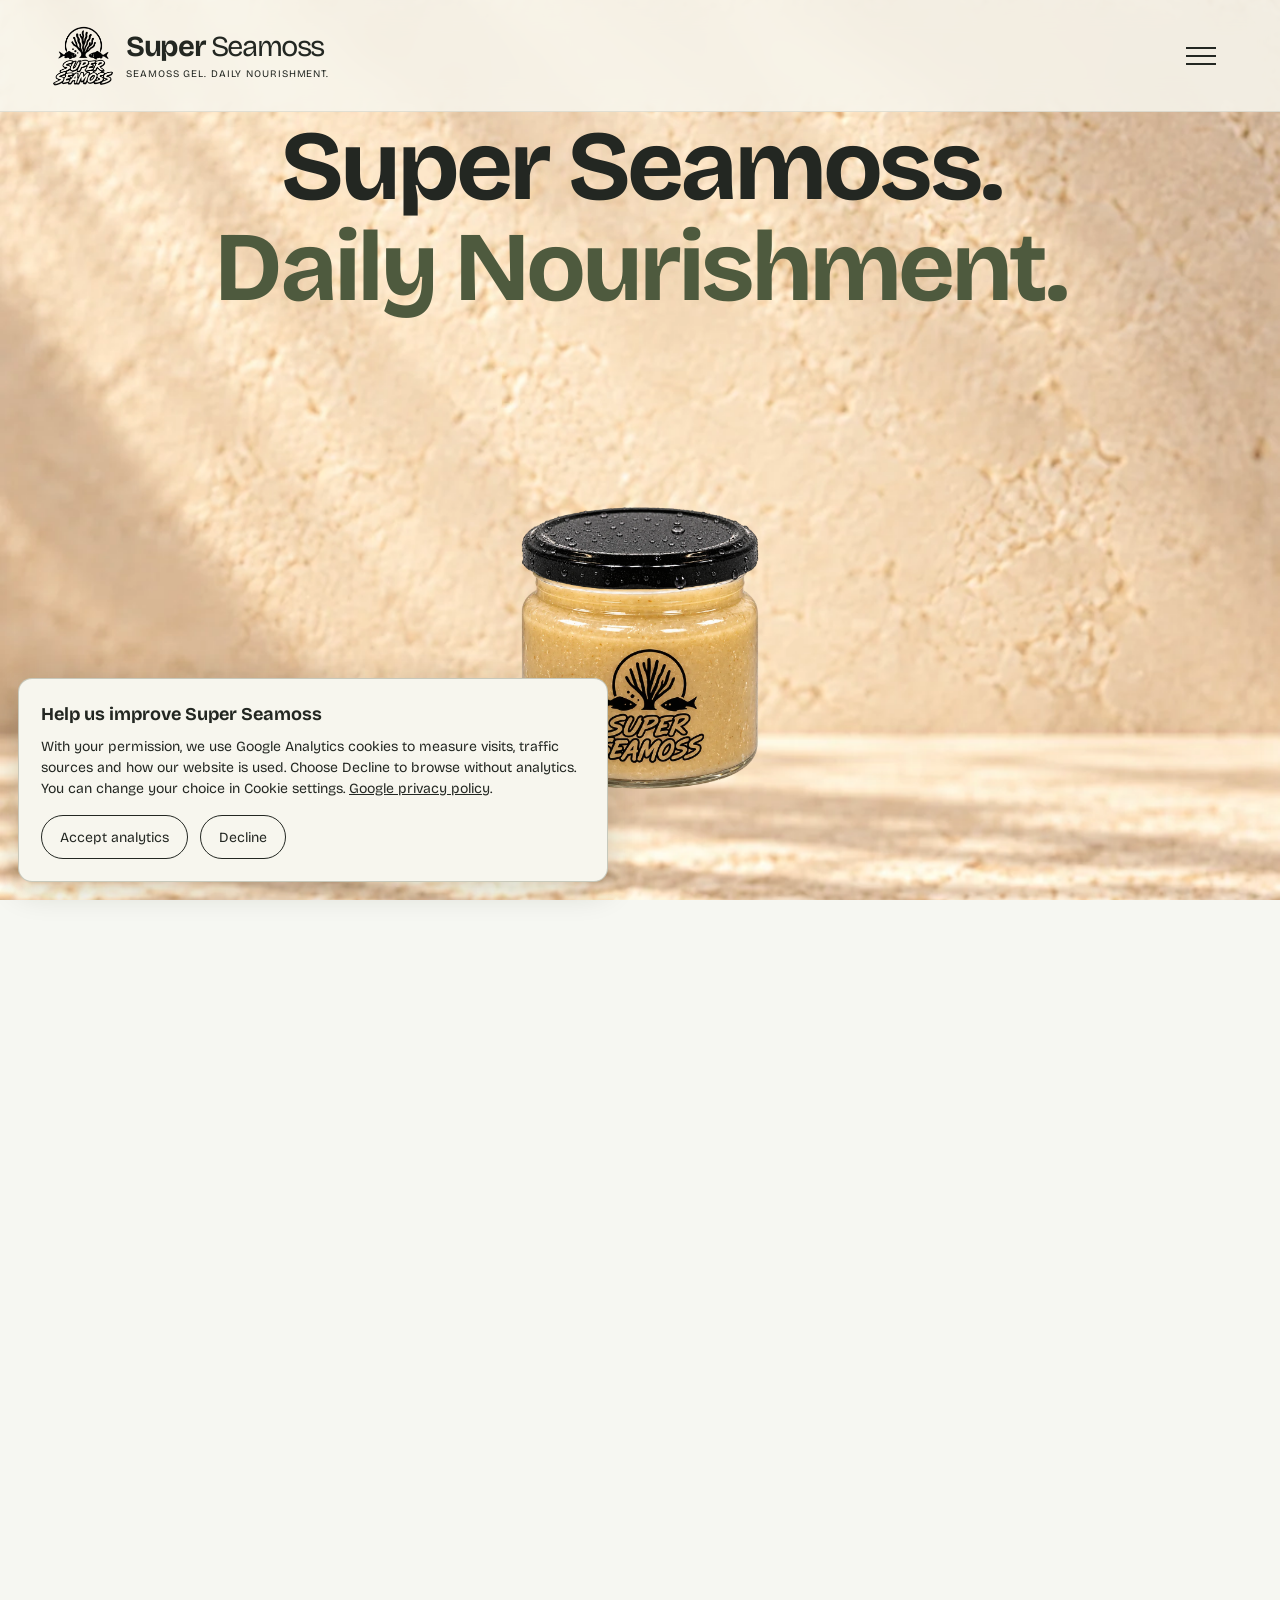
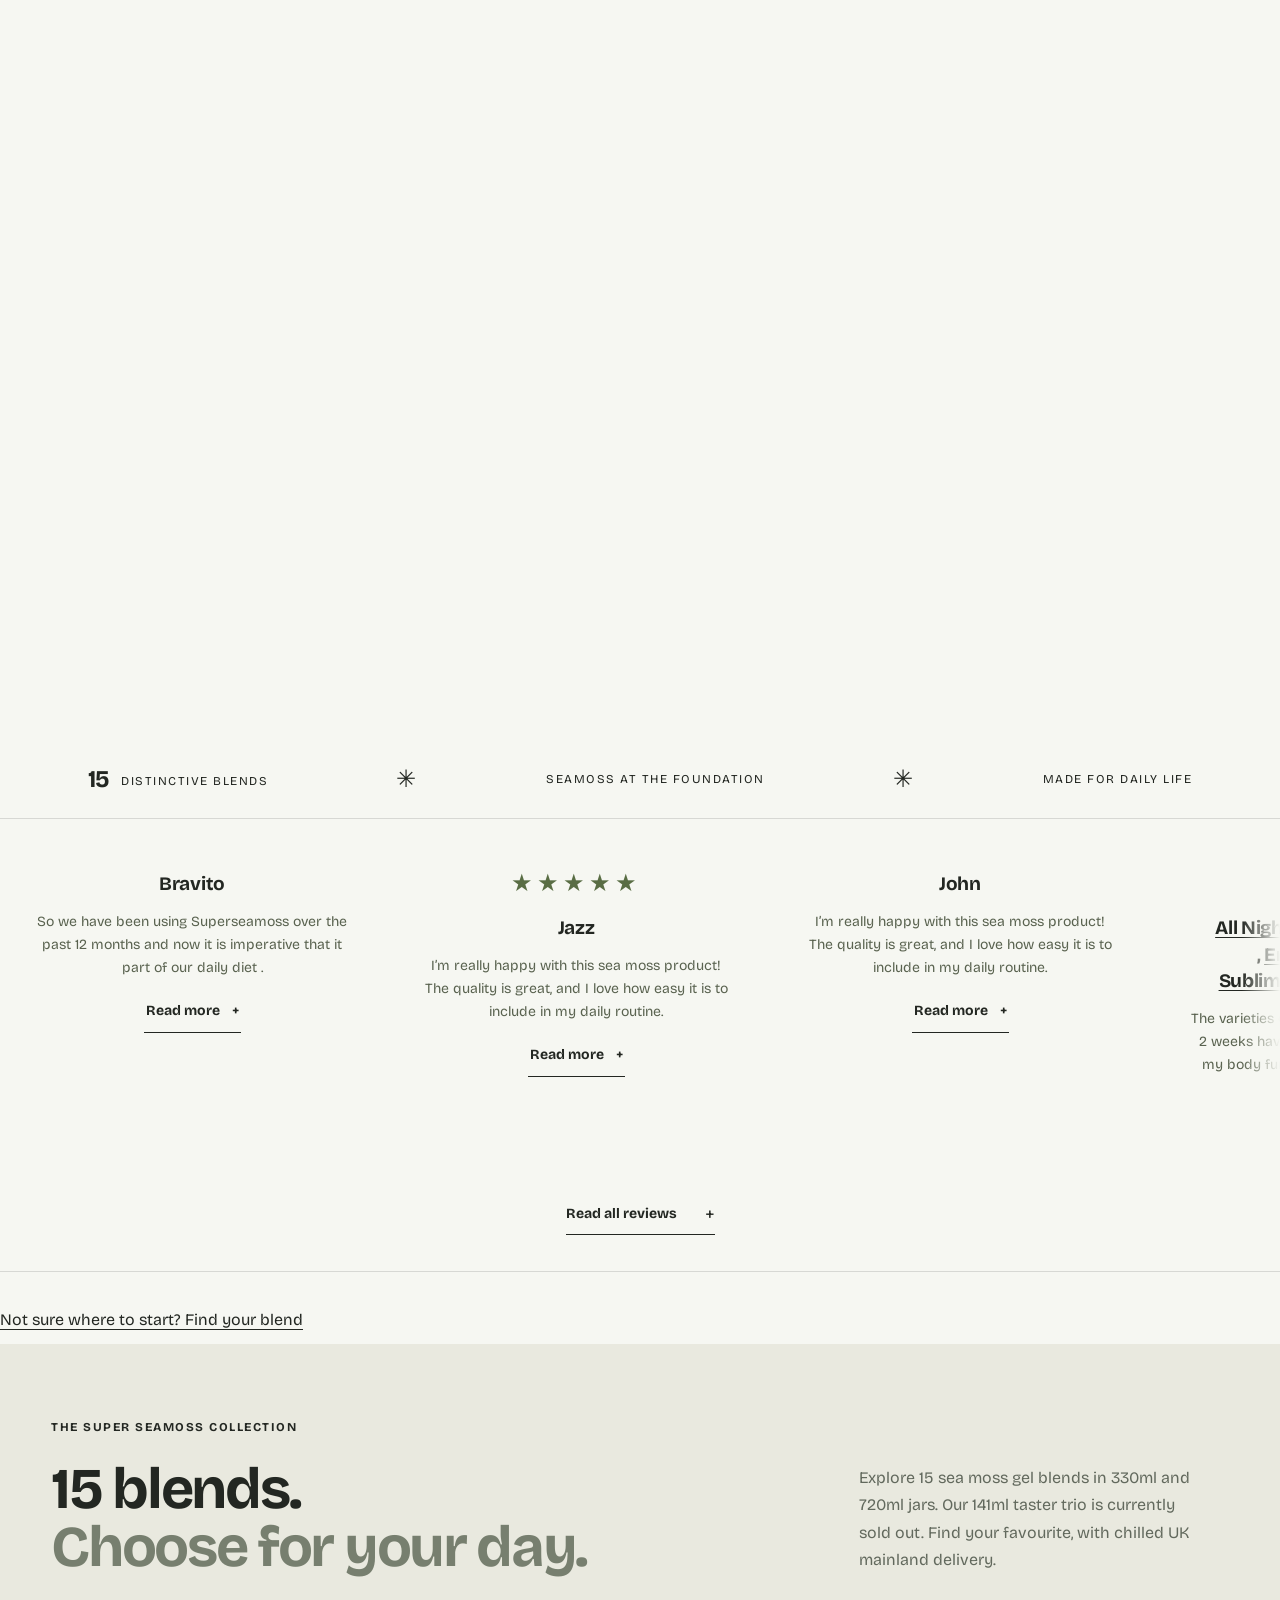
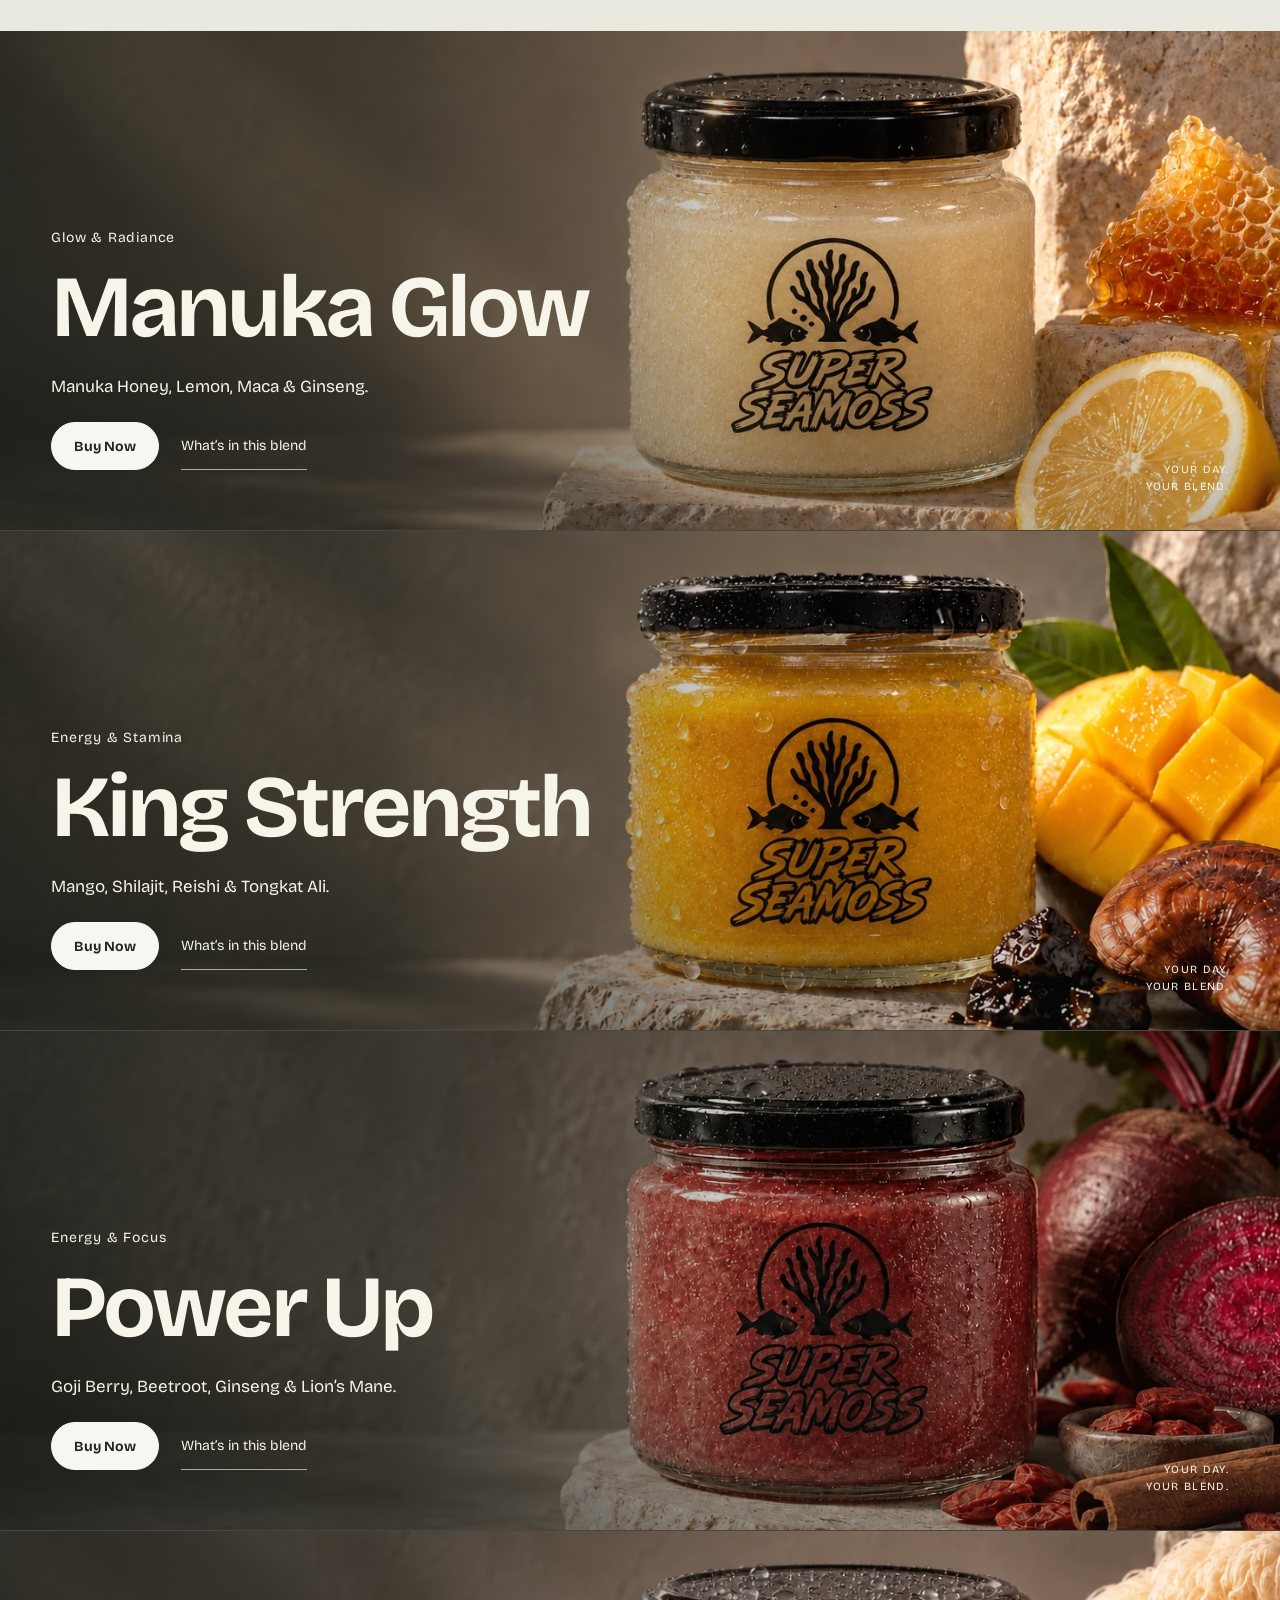
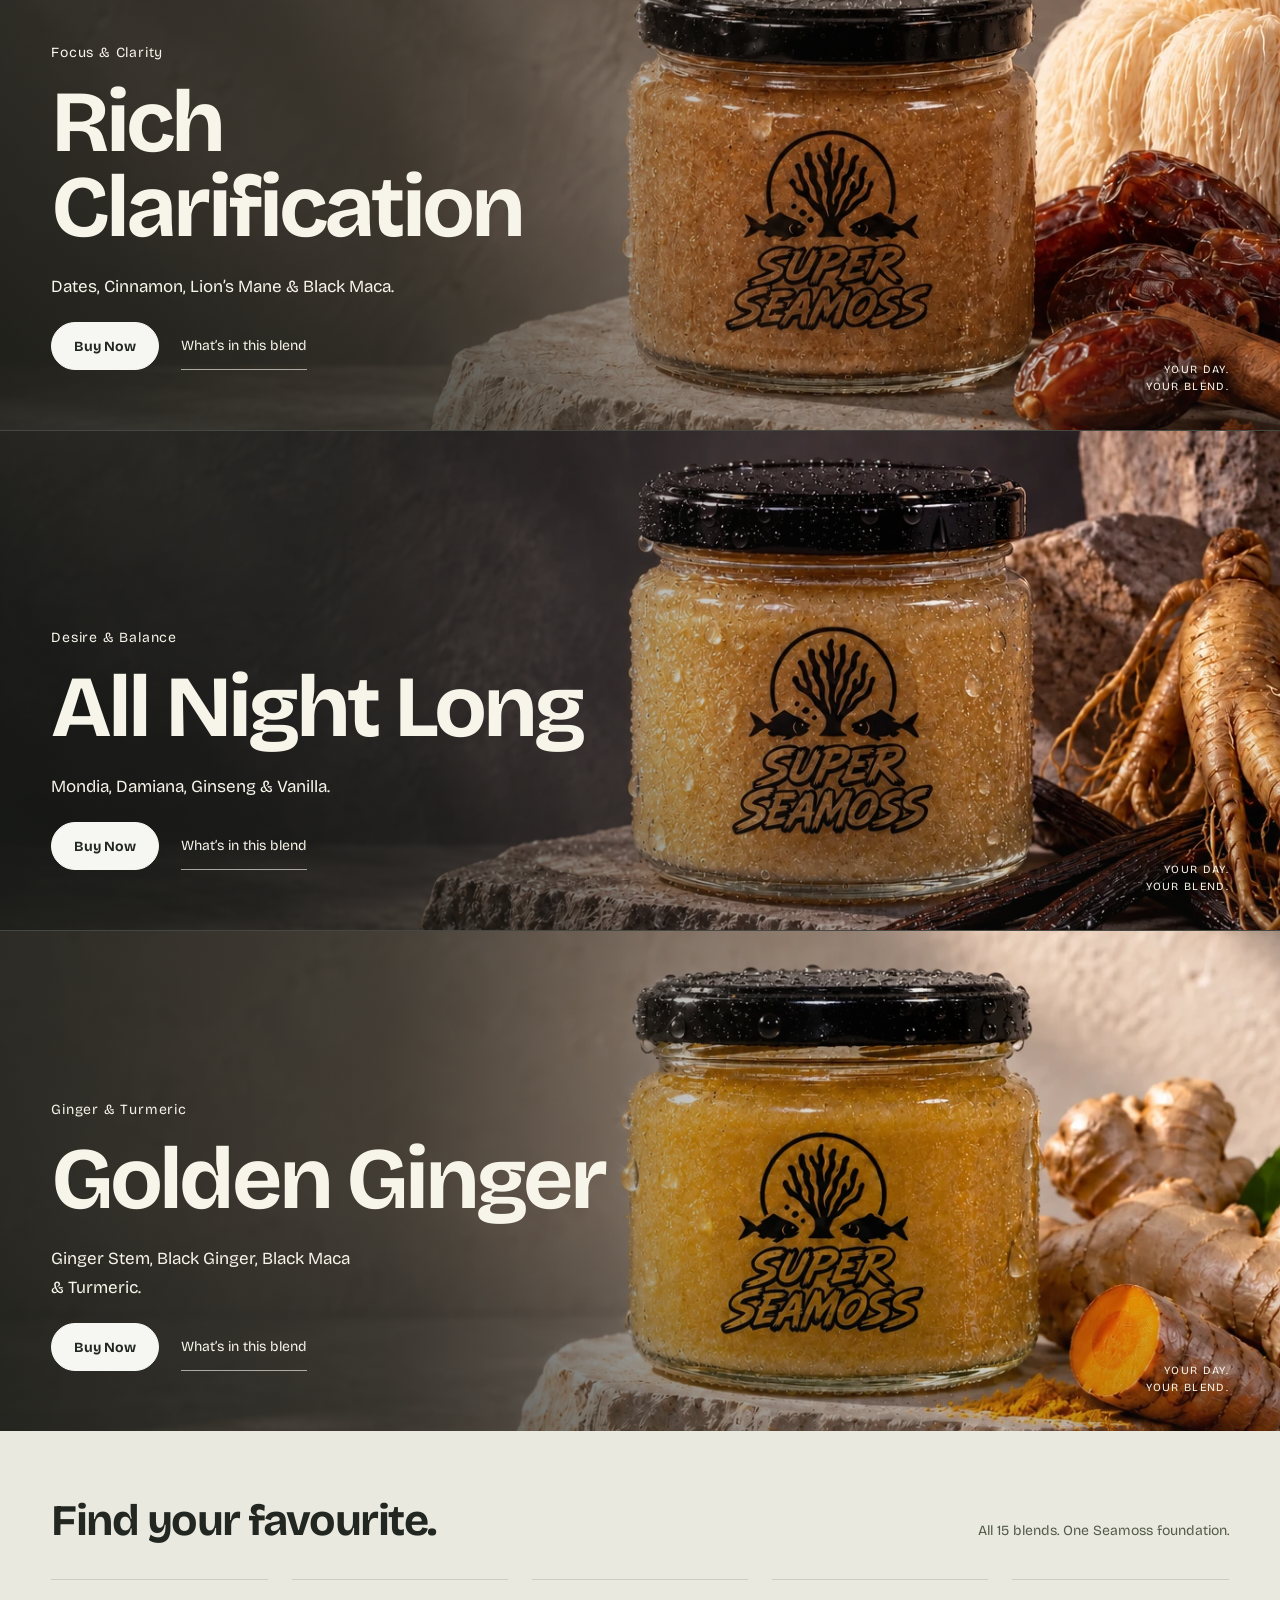
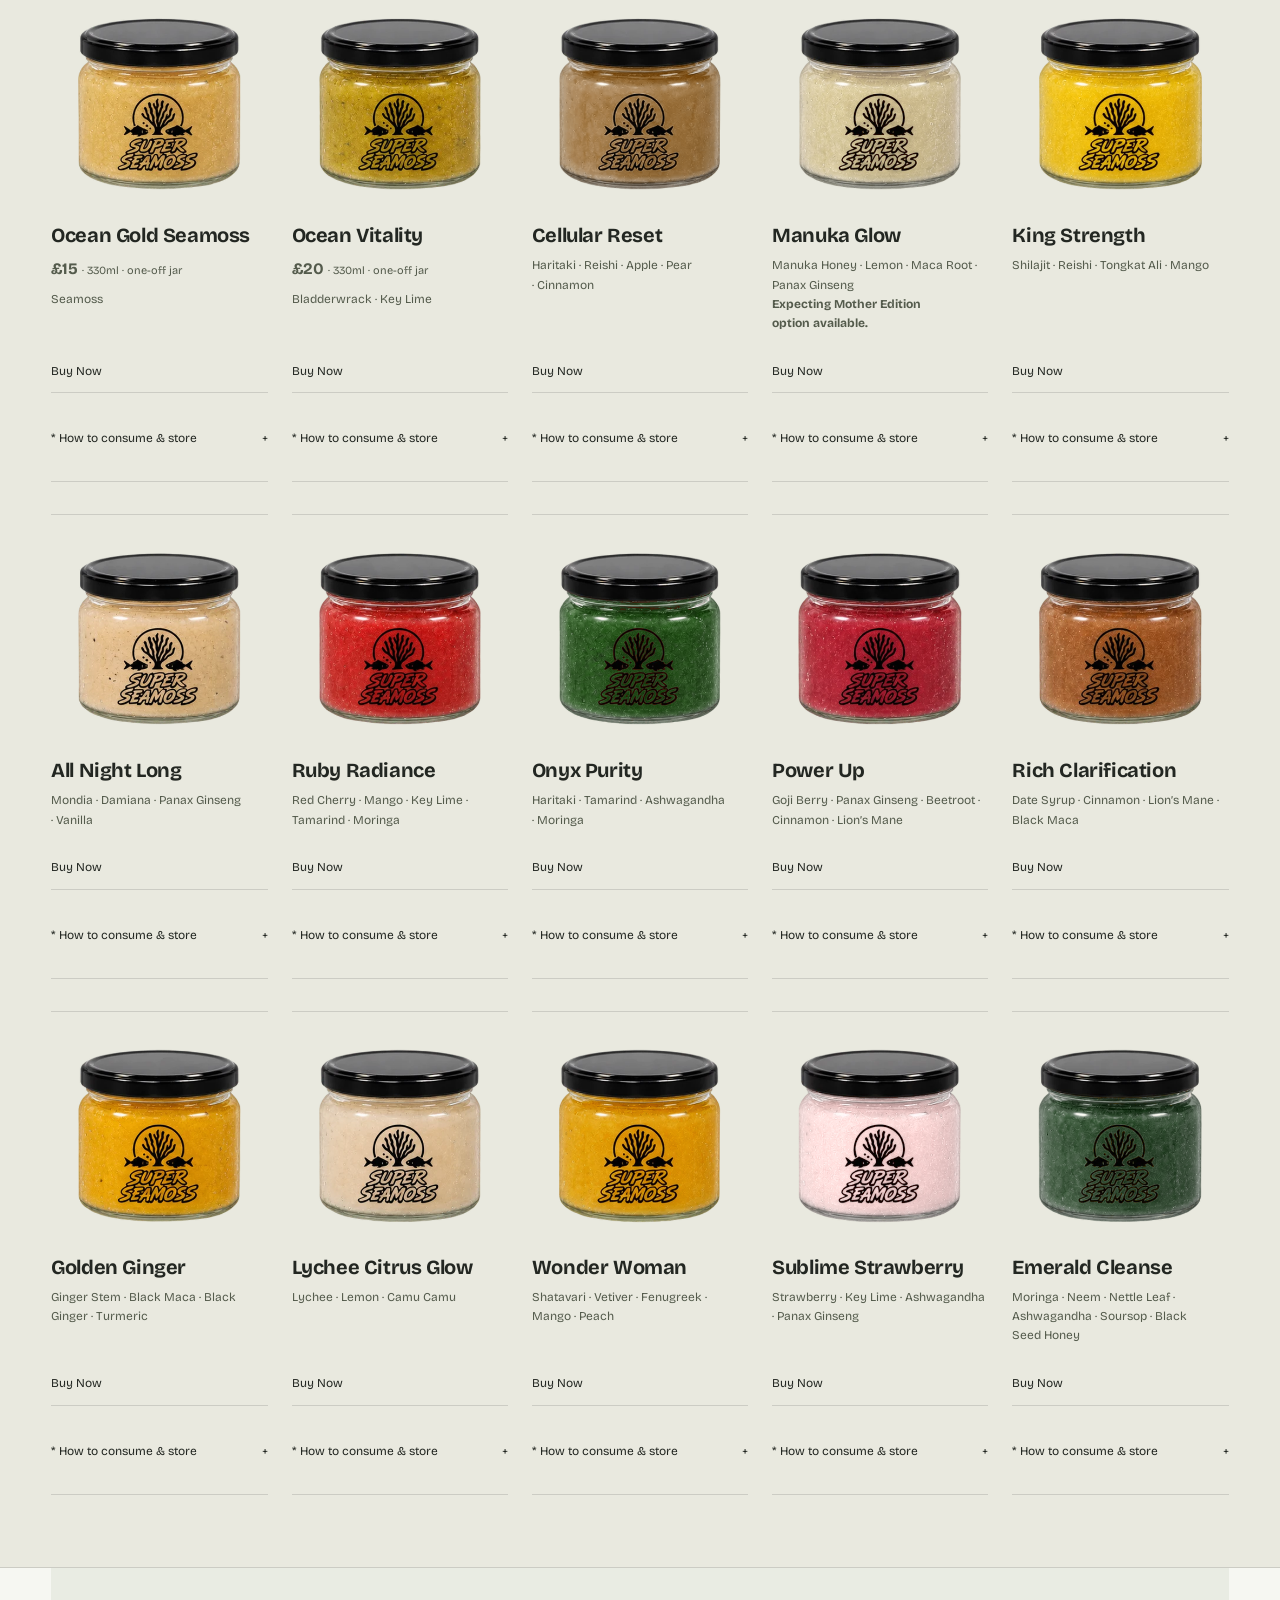
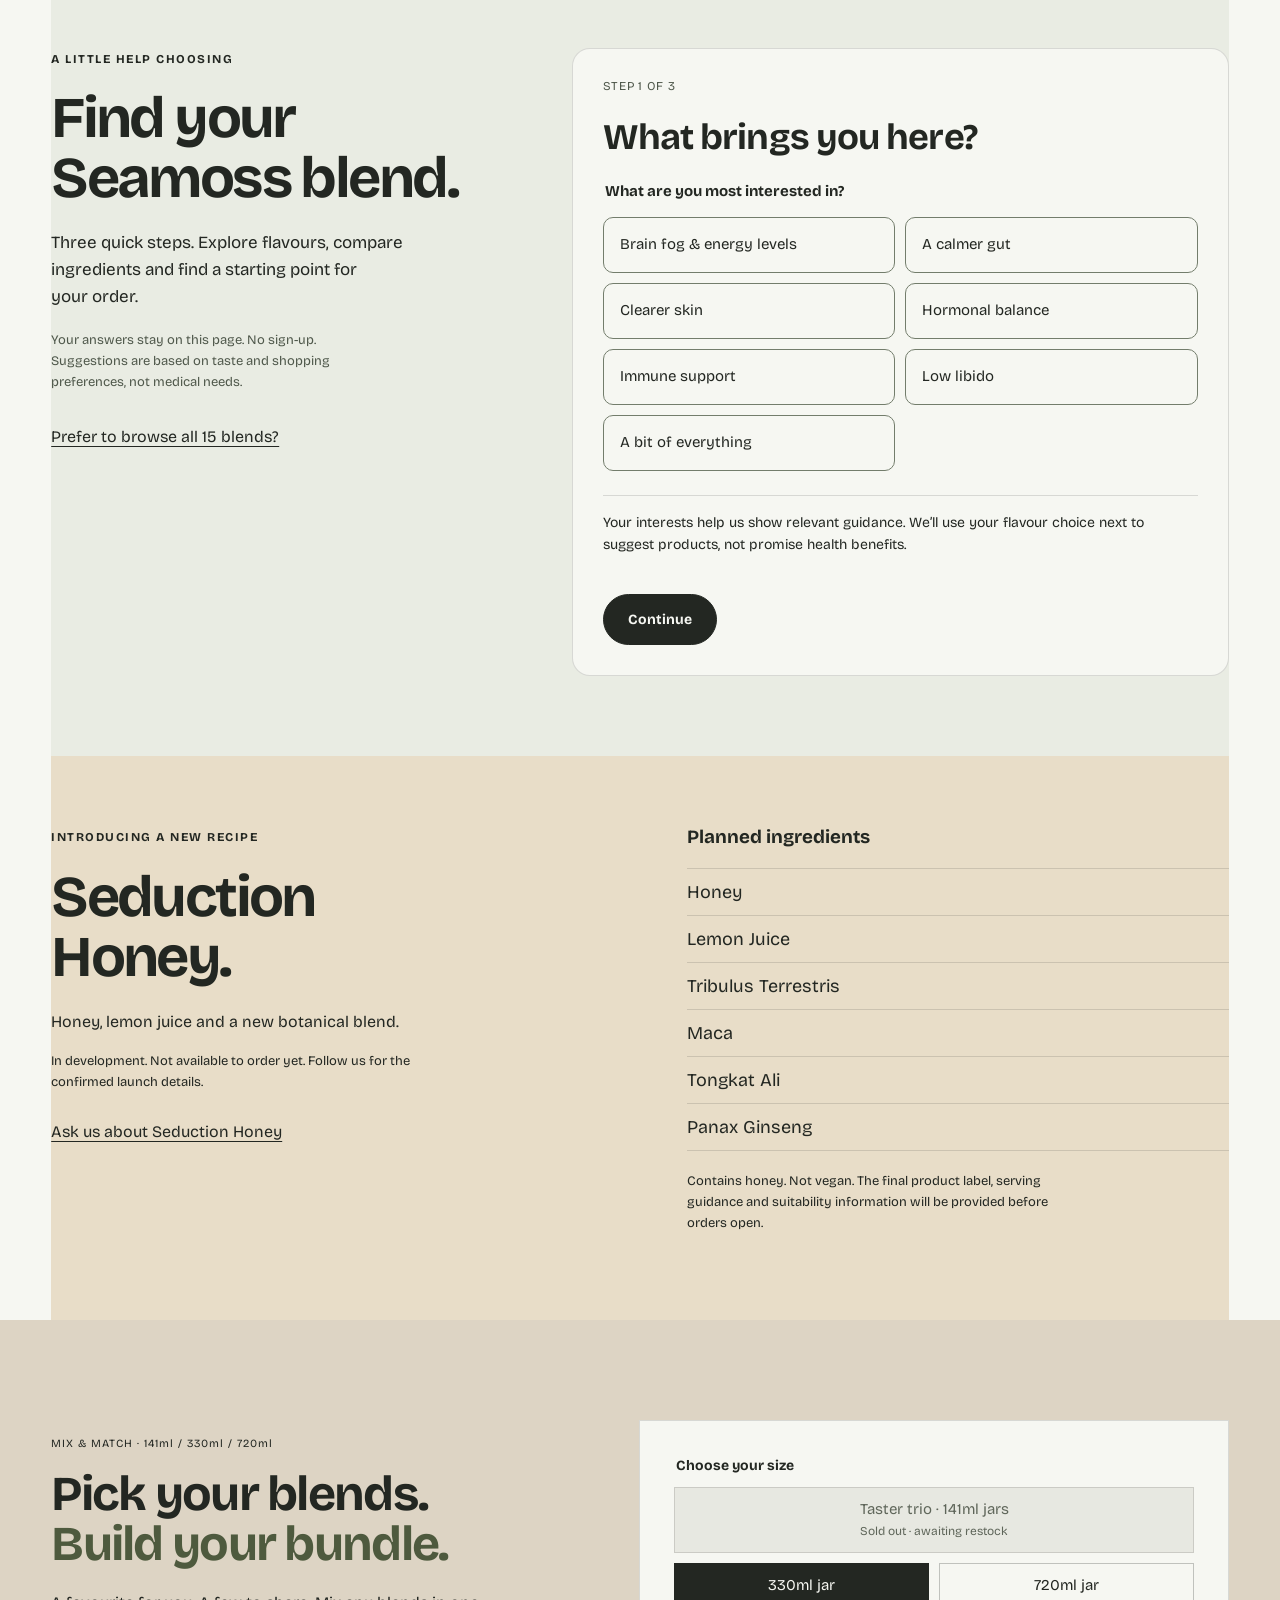
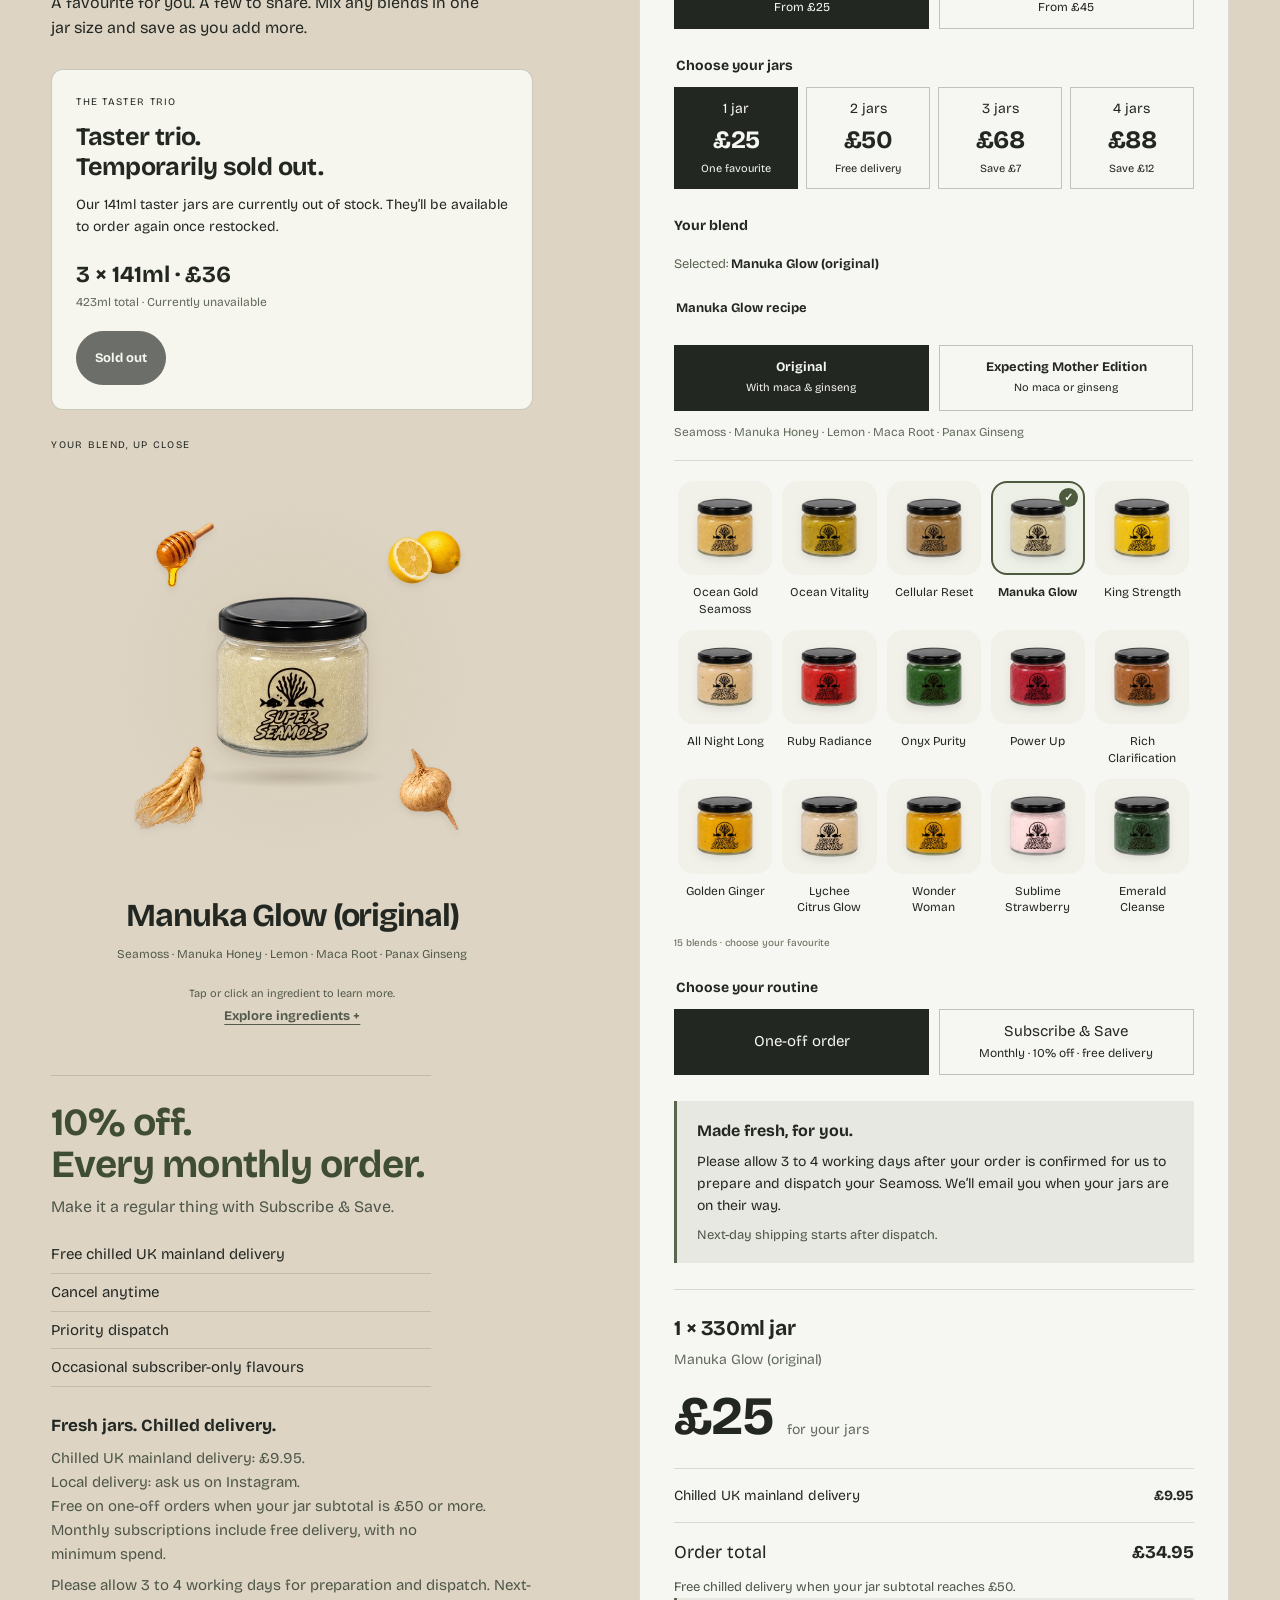
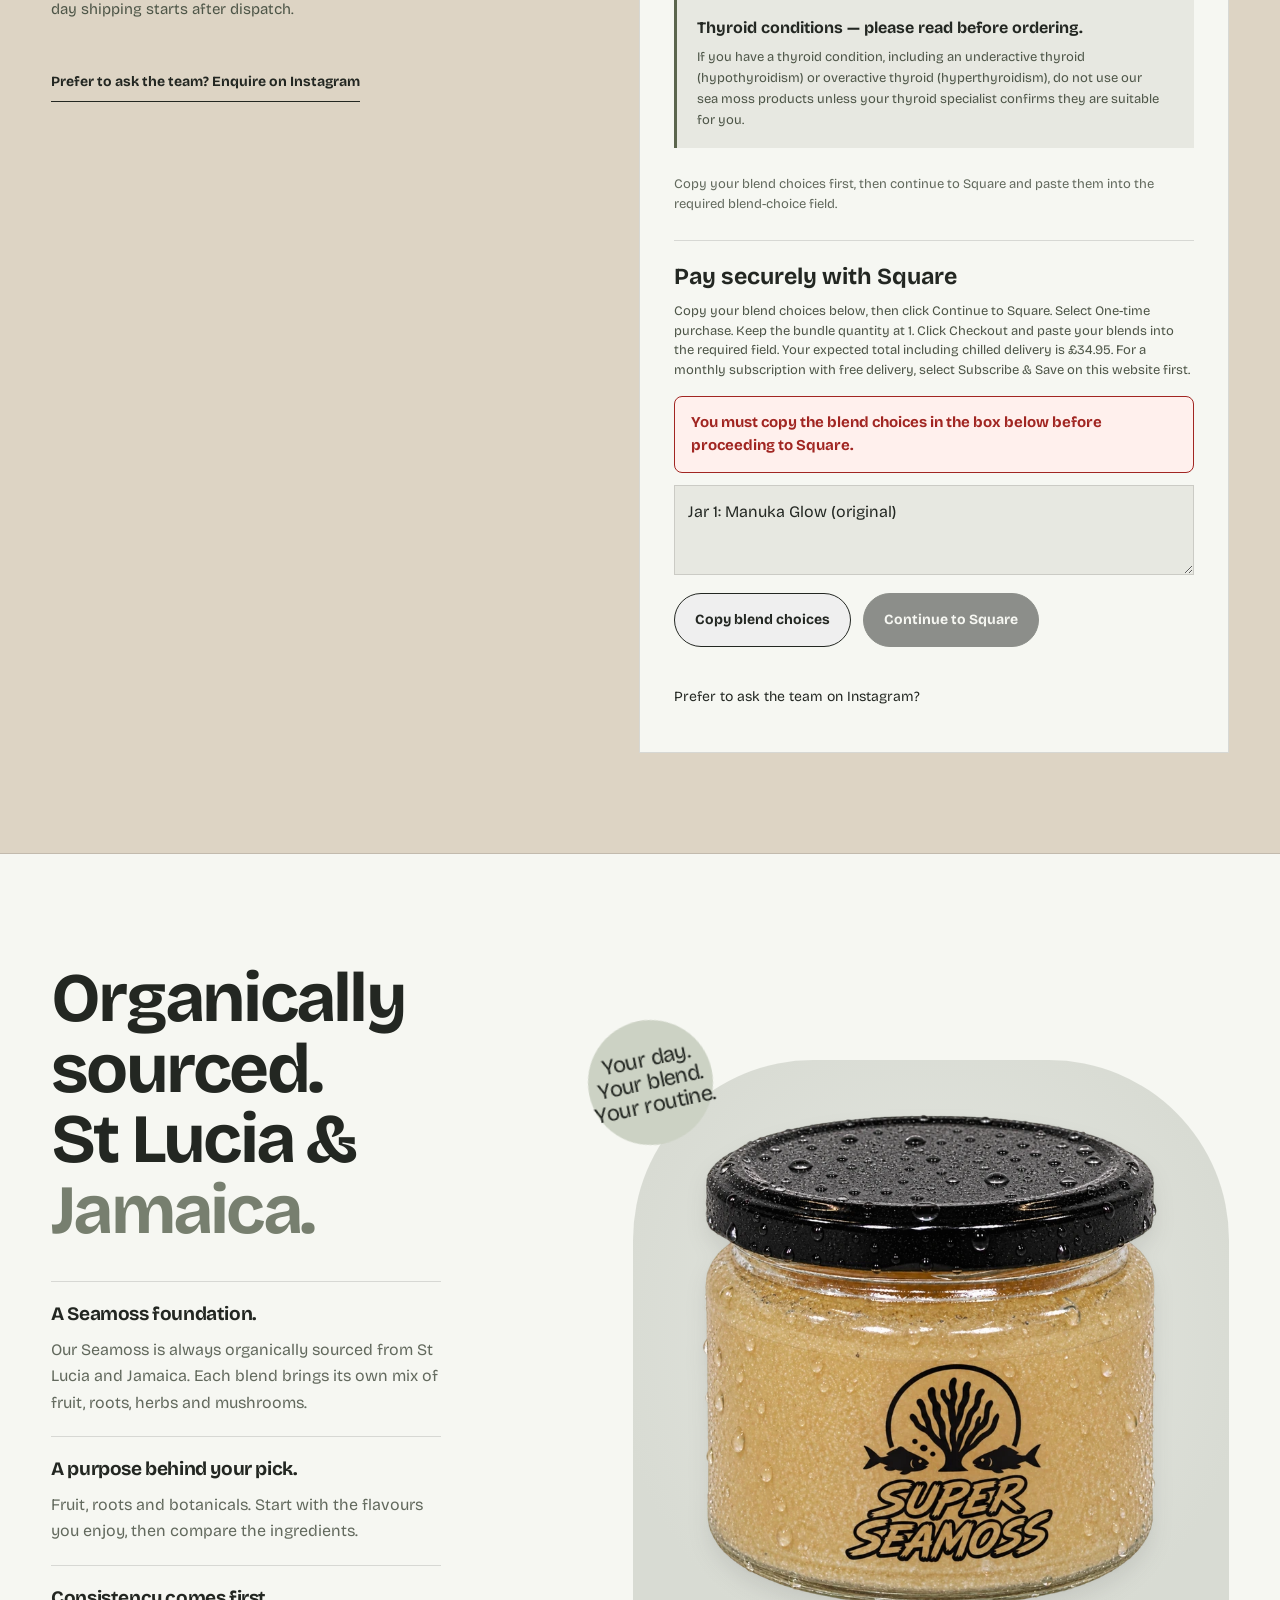
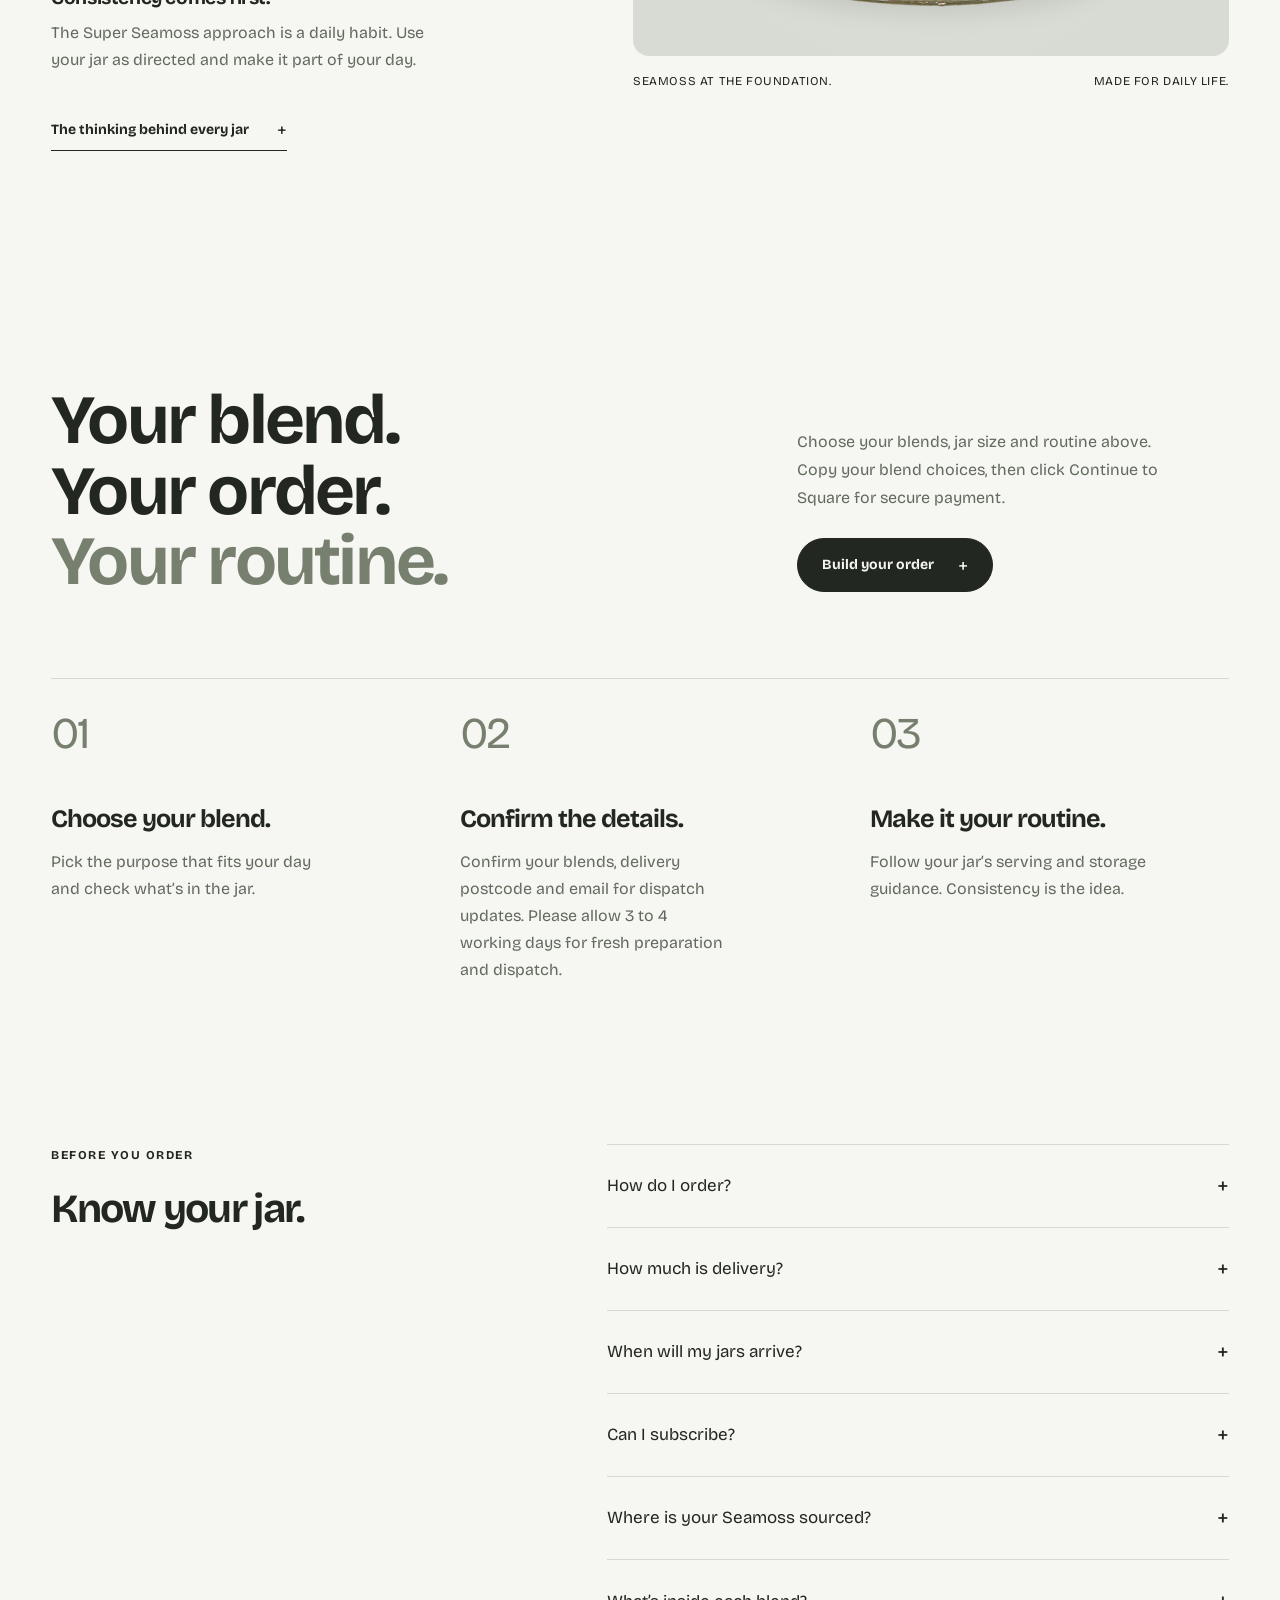
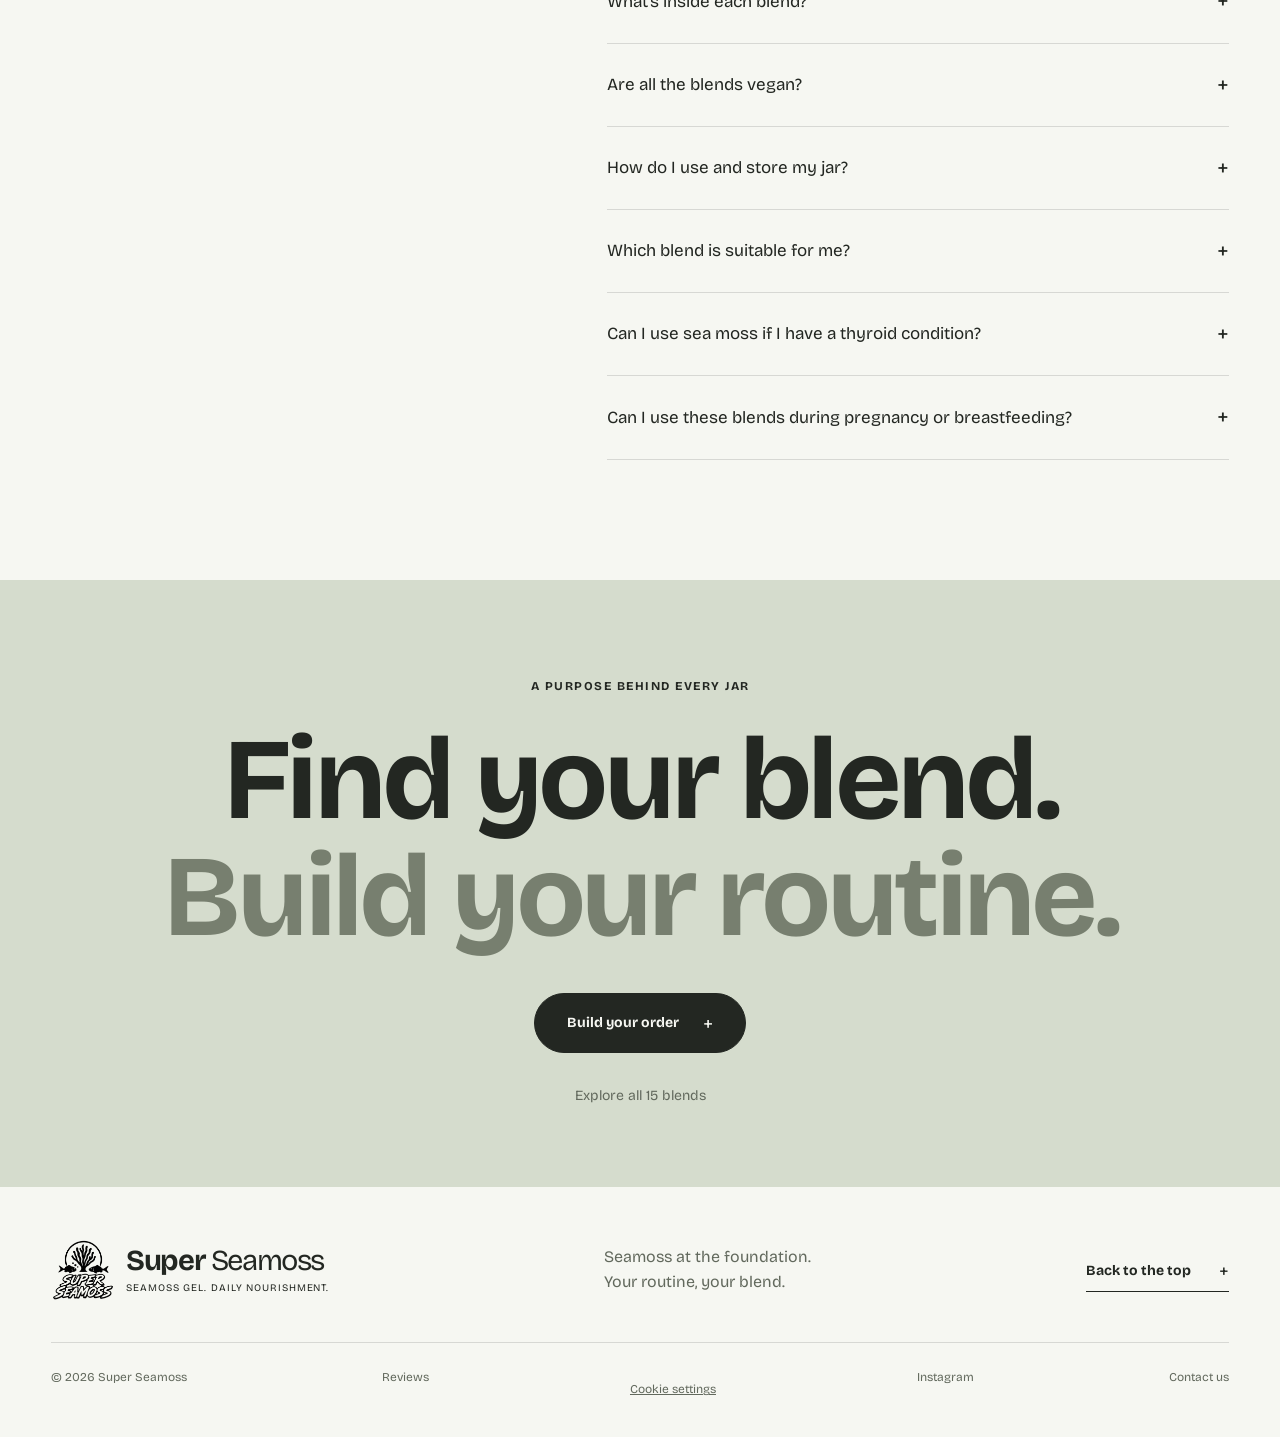
==== commit b0ae57d5: "Correct Seduction Honey ingredients with lemon juice" ====
--- a/index.html
+++ b/index.html
@@ -353,7 +353,7 @@
 </form>
 <div data-finder-result hidden><h3 tabindex="-1"></h3><p class="finder-reason" data-finder-reason></p><div class="finder-matches" data-finder-cards></div><div class="finder-offer"><strong data-finder-offer></strong><p data-finder-delivery></p><p data-finder-monthly hidden></p><p data-finder-family hidden>Shopping for family? Check suitability for each person. These suggestions do not establish suitability for children, pregnancy, breastfeeding or anyone taking medication.</p><div class="finder-actions"><a class="button button-dark" href="#order-choices" data-order-bundle="1" data-order-blends=""></a></div></div><div class="finder-guidance" data-finder-health></div><div class="finder-guidance"><p>If you have a thyroid condition, including an underactive thyroid (hypothyroidism) or overactive thyroid (hyperthyroidism), do not use our sea moss products unless your thyroid specialist confirms they are suitable for you.</p><p>Check full ingredients, allergens and suitability with the team before ordering.</p><a class="finder-text-link" href="#thyroid-advice">Read the thyroid advice</a></div><div class="finder-actions"><button type="button" class="finder-text-link" data-finder-change>Change my answers</button><button type="button" class="finder-text-link" data-finder-restart>Start again</button></div></div>
 </div></div></div></section>
-<section class="honey-announcement section-wrap" id="seduction-honey" aria-labelledby="honey-heading"><div class="honey-announcement-grid"><div><span class="tiny-label">INTRODUCING A NEW RECIPE</span><h2 id="honey-heading">Seduction<br>Honey.</h2><p>Honey meets a new botanical blend.</p><p class="honey-status">In development. Not available to order yet. Follow us for the confirmed launch details.</p><a class="finder-text-link" href="https://www.instagram.com/super.seamoss/" target="_blank" rel="noopener">Ask us about Seduction Honey</a></div><div><h3>Planned ingredients</h3><ul><li>Honey</li><li>Tribulus Terrestris</li><li>Maca</li><li>Tongkat Ali</li><li>Panax Ginseng</li></ul><p class="honey-status">Contains honey. Not vegan. The final product label, serving guidance and suitability information will be provided before orders open.</p></div></div></section>
+<section class="honey-announcement section-wrap" id="seduction-honey" aria-labelledby="honey-heading"><div class="honey-announcement-grid"><div><span class="tiny-label">INTRODUCING A NEW RECIPE</span><h2 id="honey-heading">Seduction<br>Honey.</h2><p>Honey, lemon juice and a new botanical blend.</p><p class="honey-status">In development. Not available to order yet. Follow us for the confirmed launch details.</p><a class="finder-text-link" href="https://www.instagram.com/super.seamoss/" target="_blank" rel="noopener">Ask us about Seduction Honey</a></div><div><h3>Planned ingredients</h3><ul><li>Honey</li><li>Lemon Juice</li><li>Tribulus Terrestris</li><li>Maca</li><li>Tongkat Ali</li><li>Panax Ginseng</li></ul><p class="honey-status">Contains honey. Not vegan. The final product label, serving guidance and suitability information will be provided before orders open.</p></div></div></section>
 <section class="order-options" id="order-options" aria-labelledby="order-heading">
 <div class="order-layout section-wrap">
 <div class="order-intro">
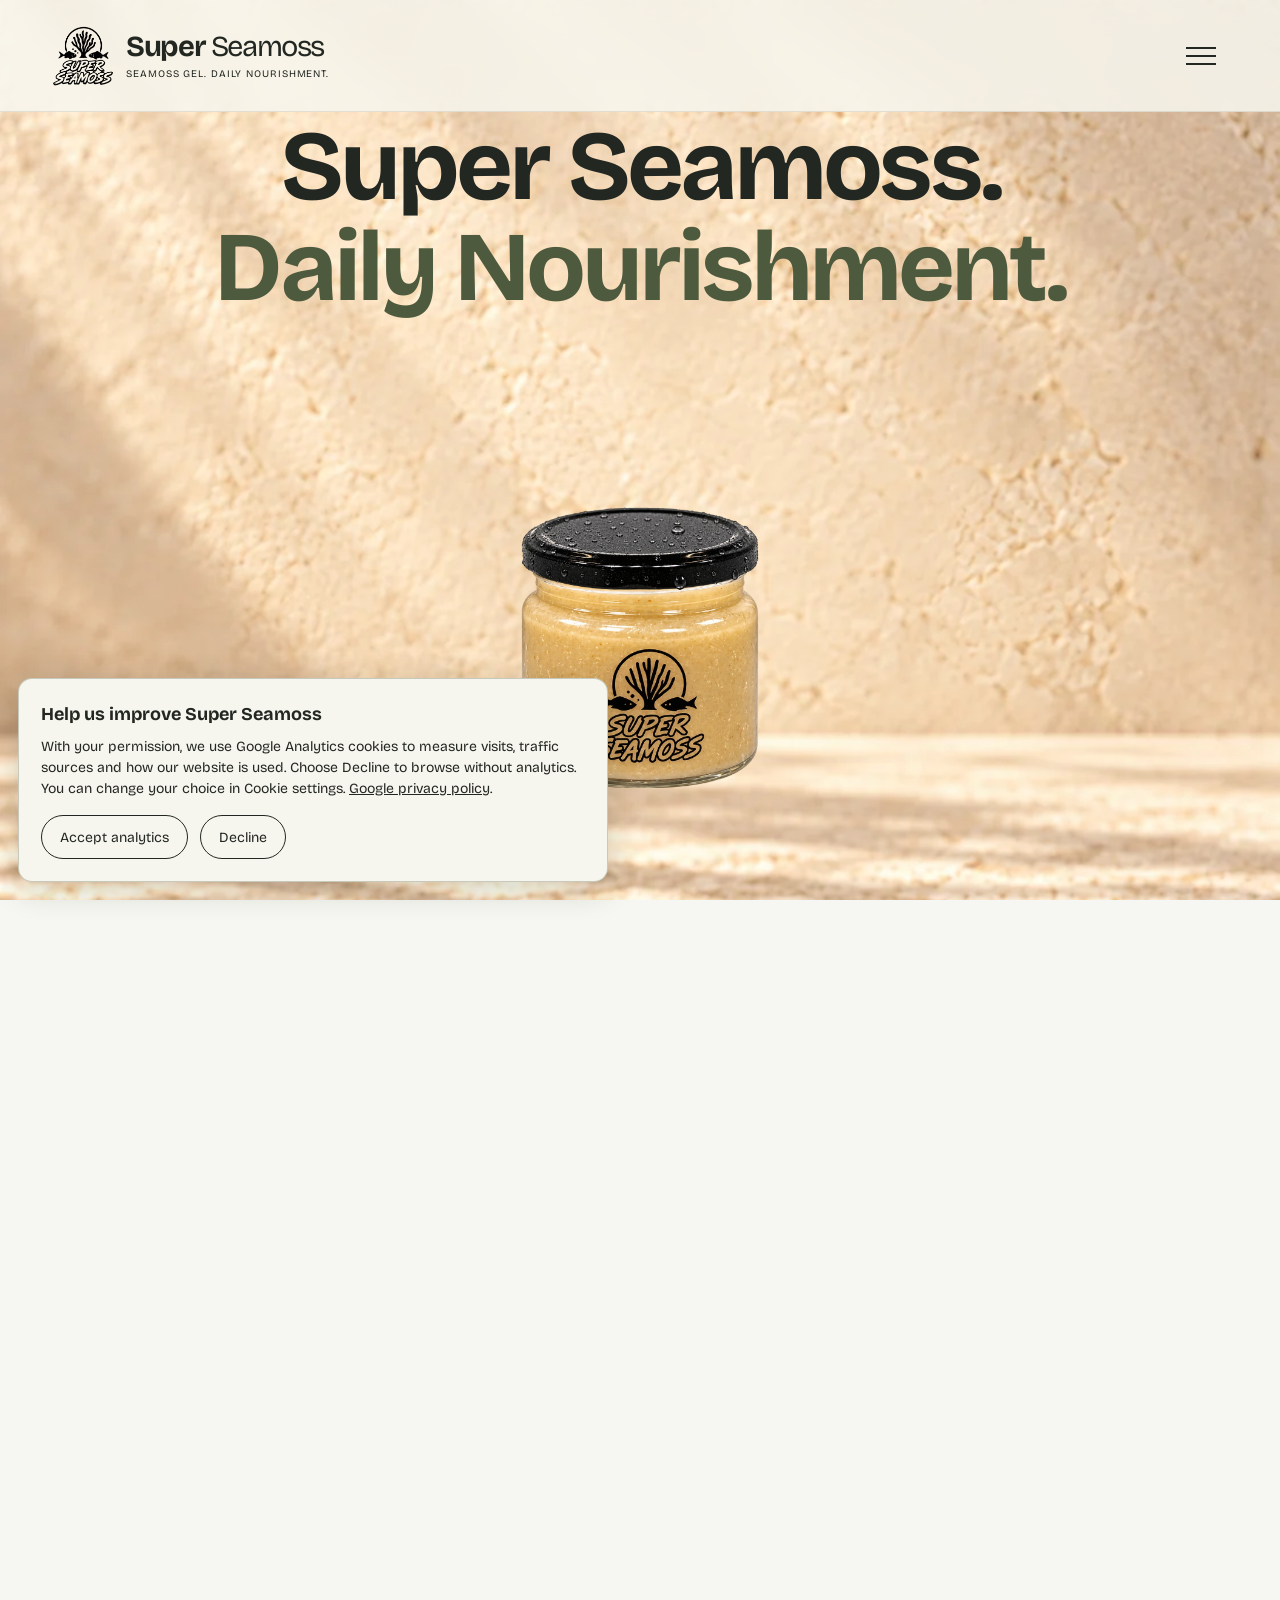
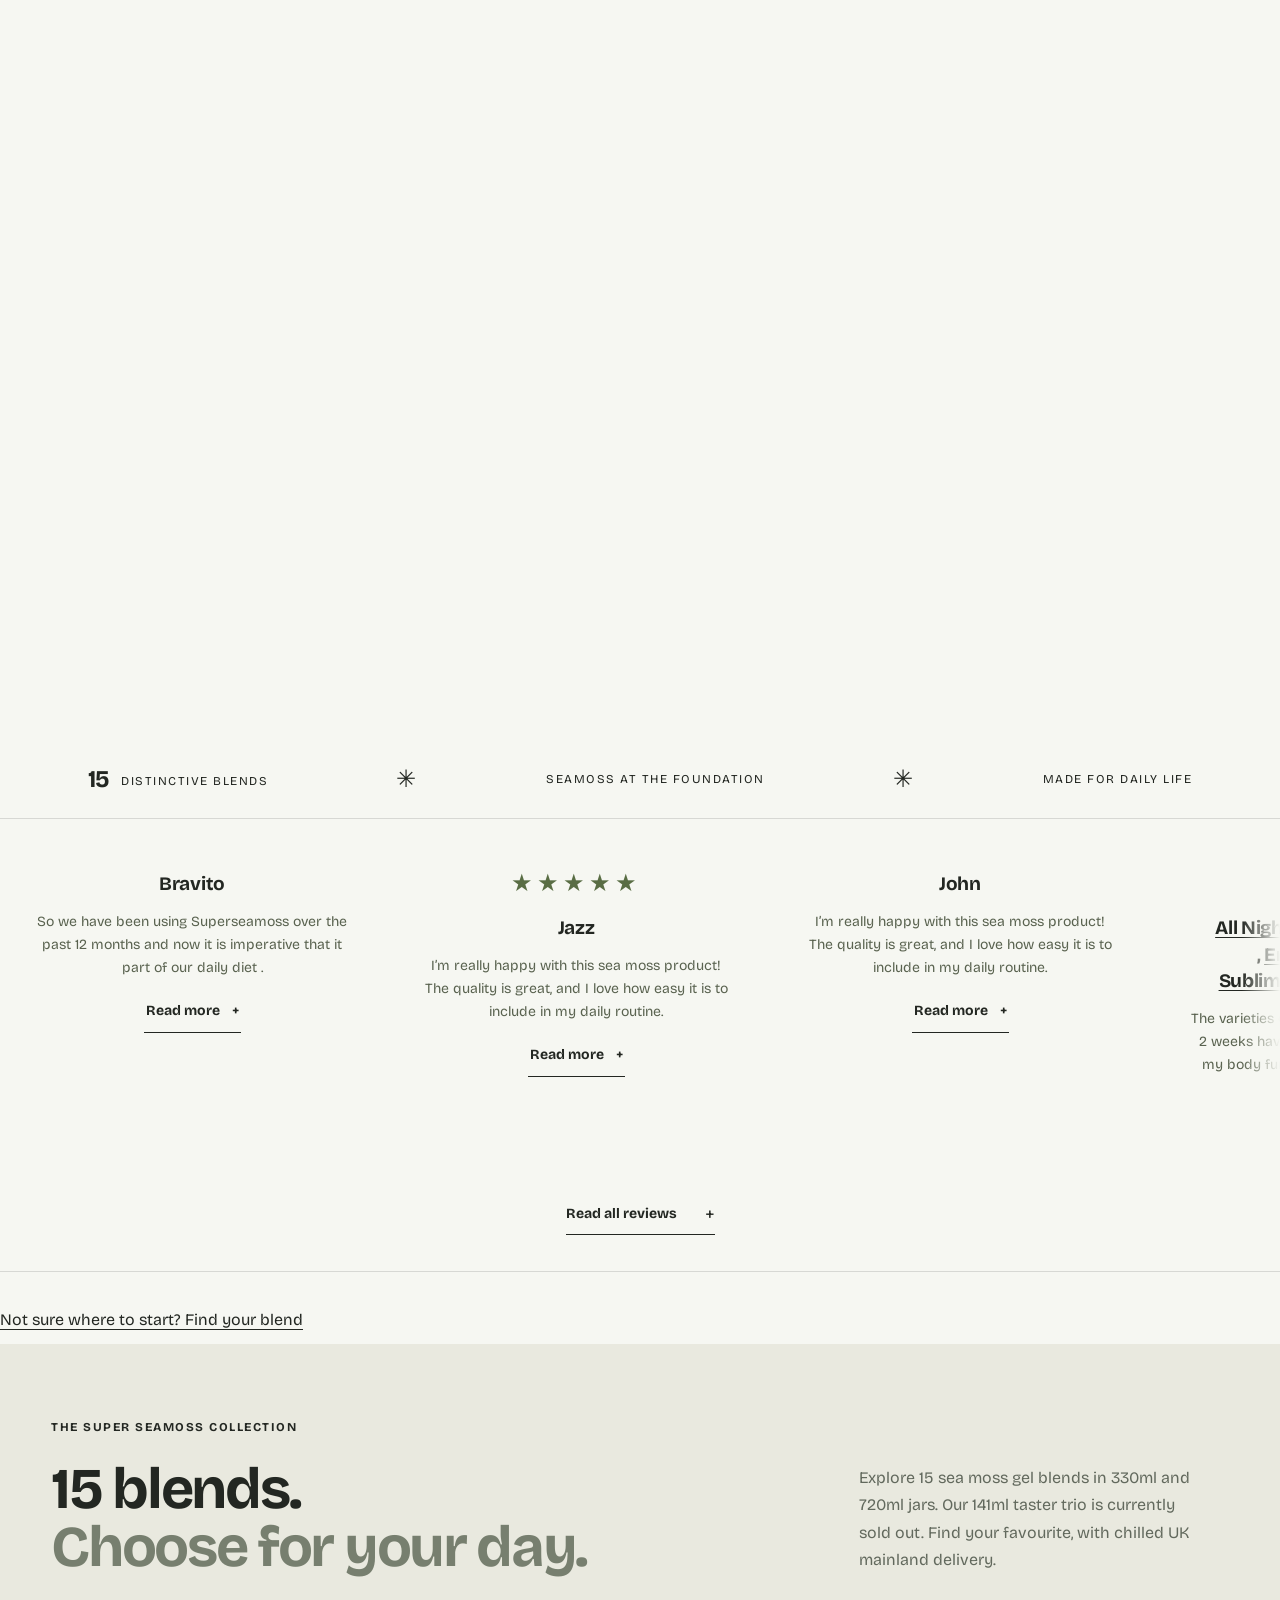
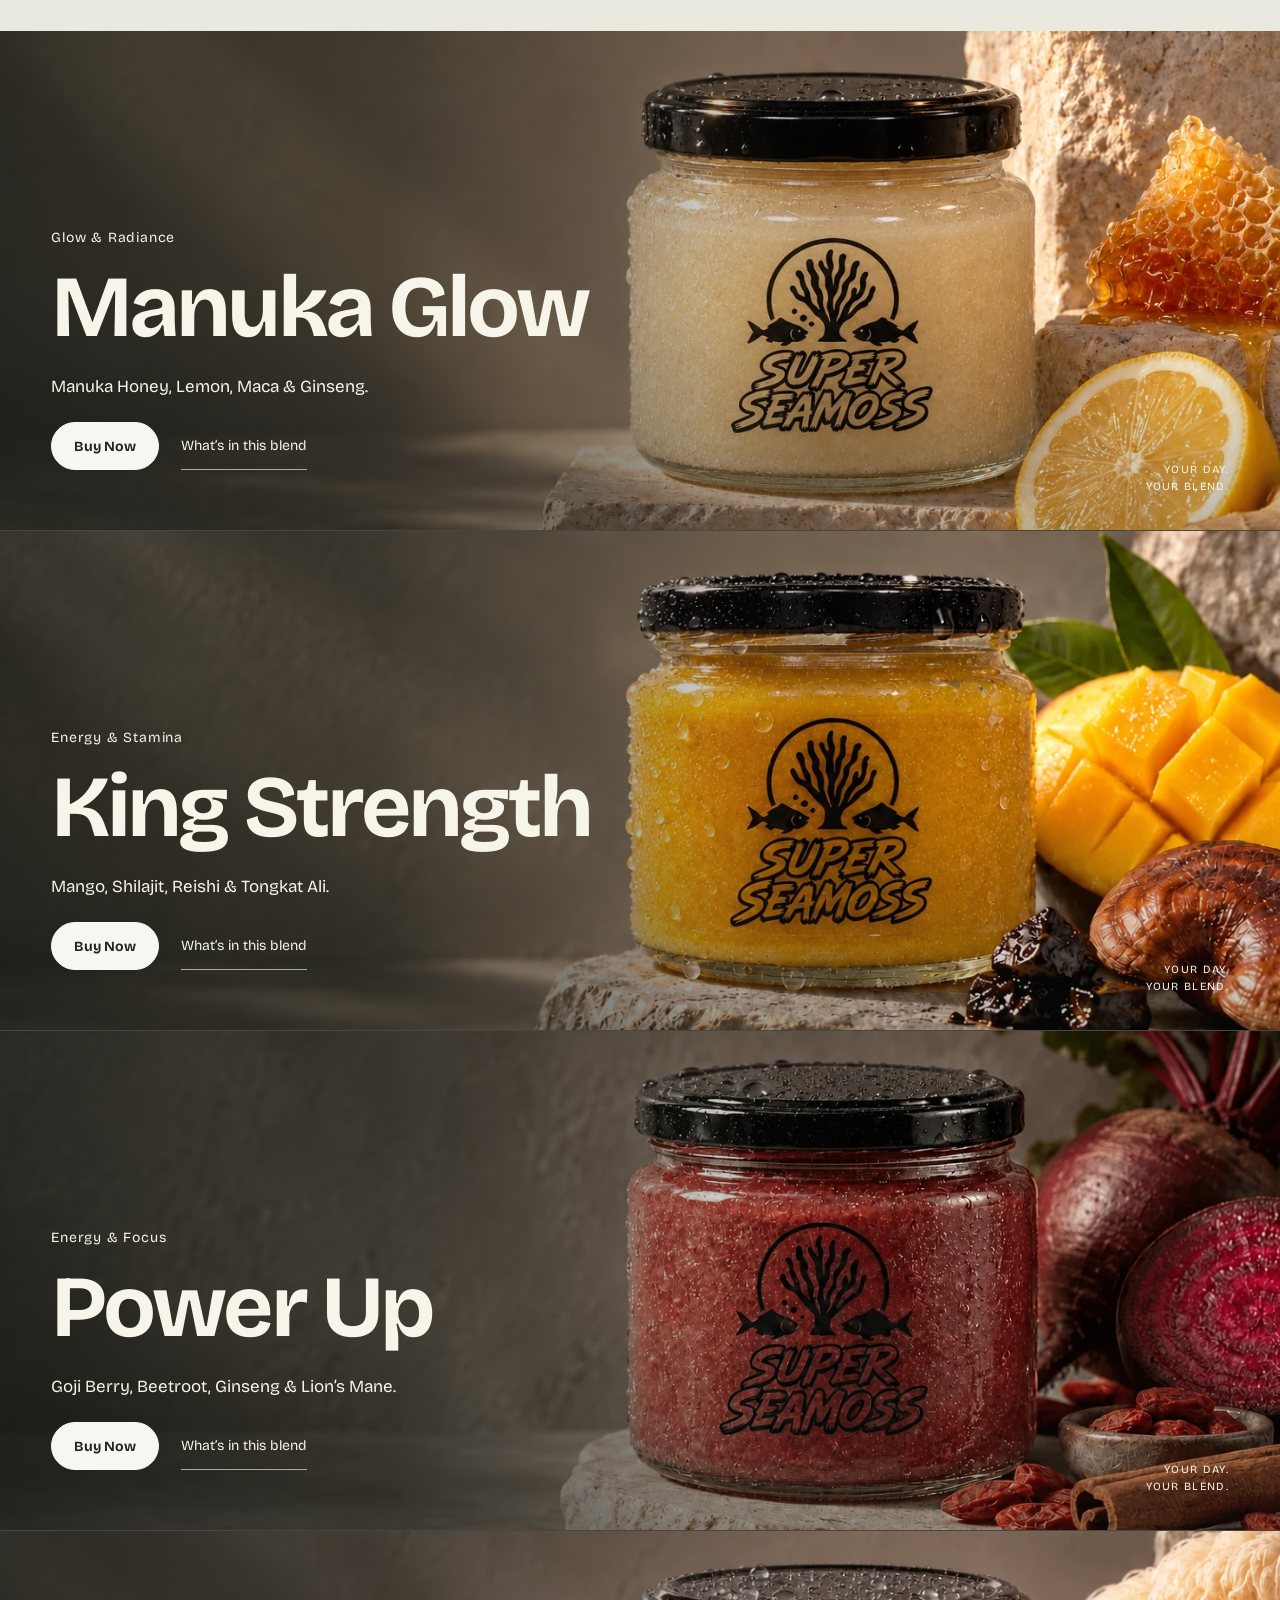
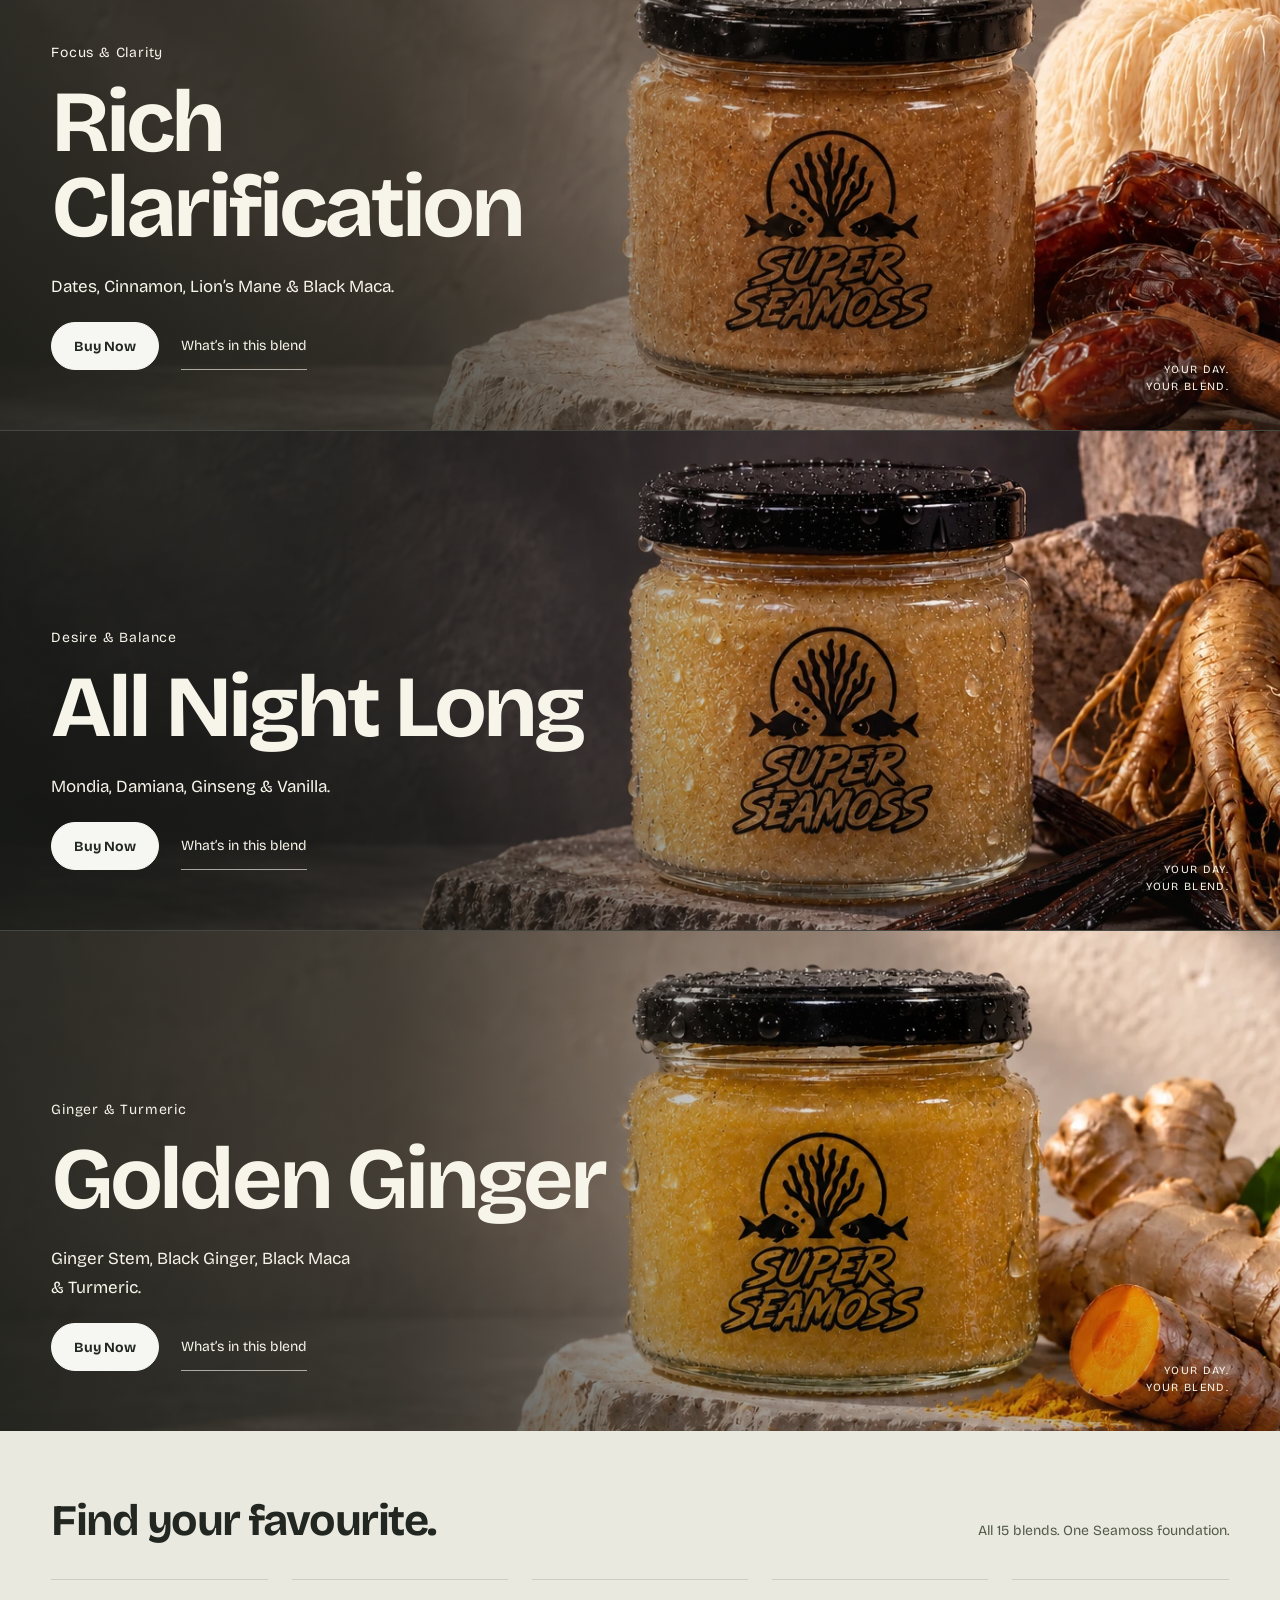
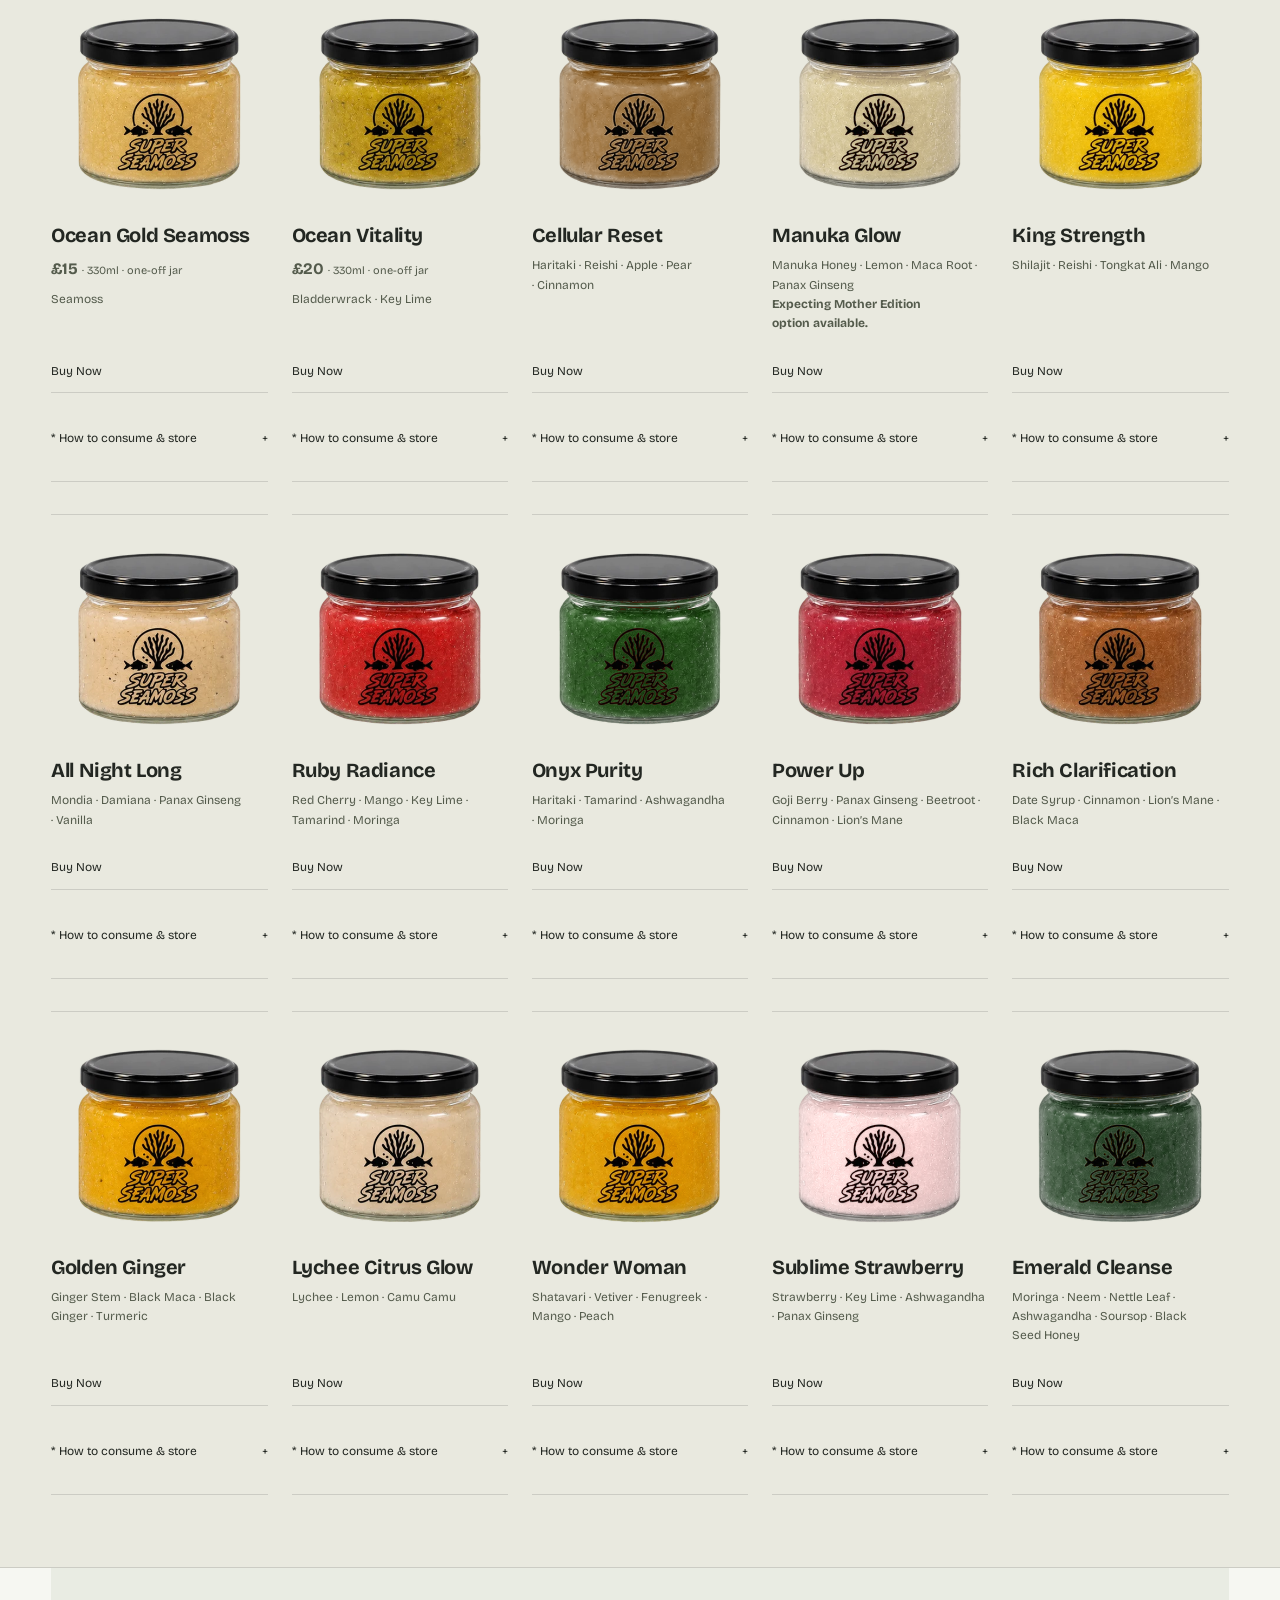
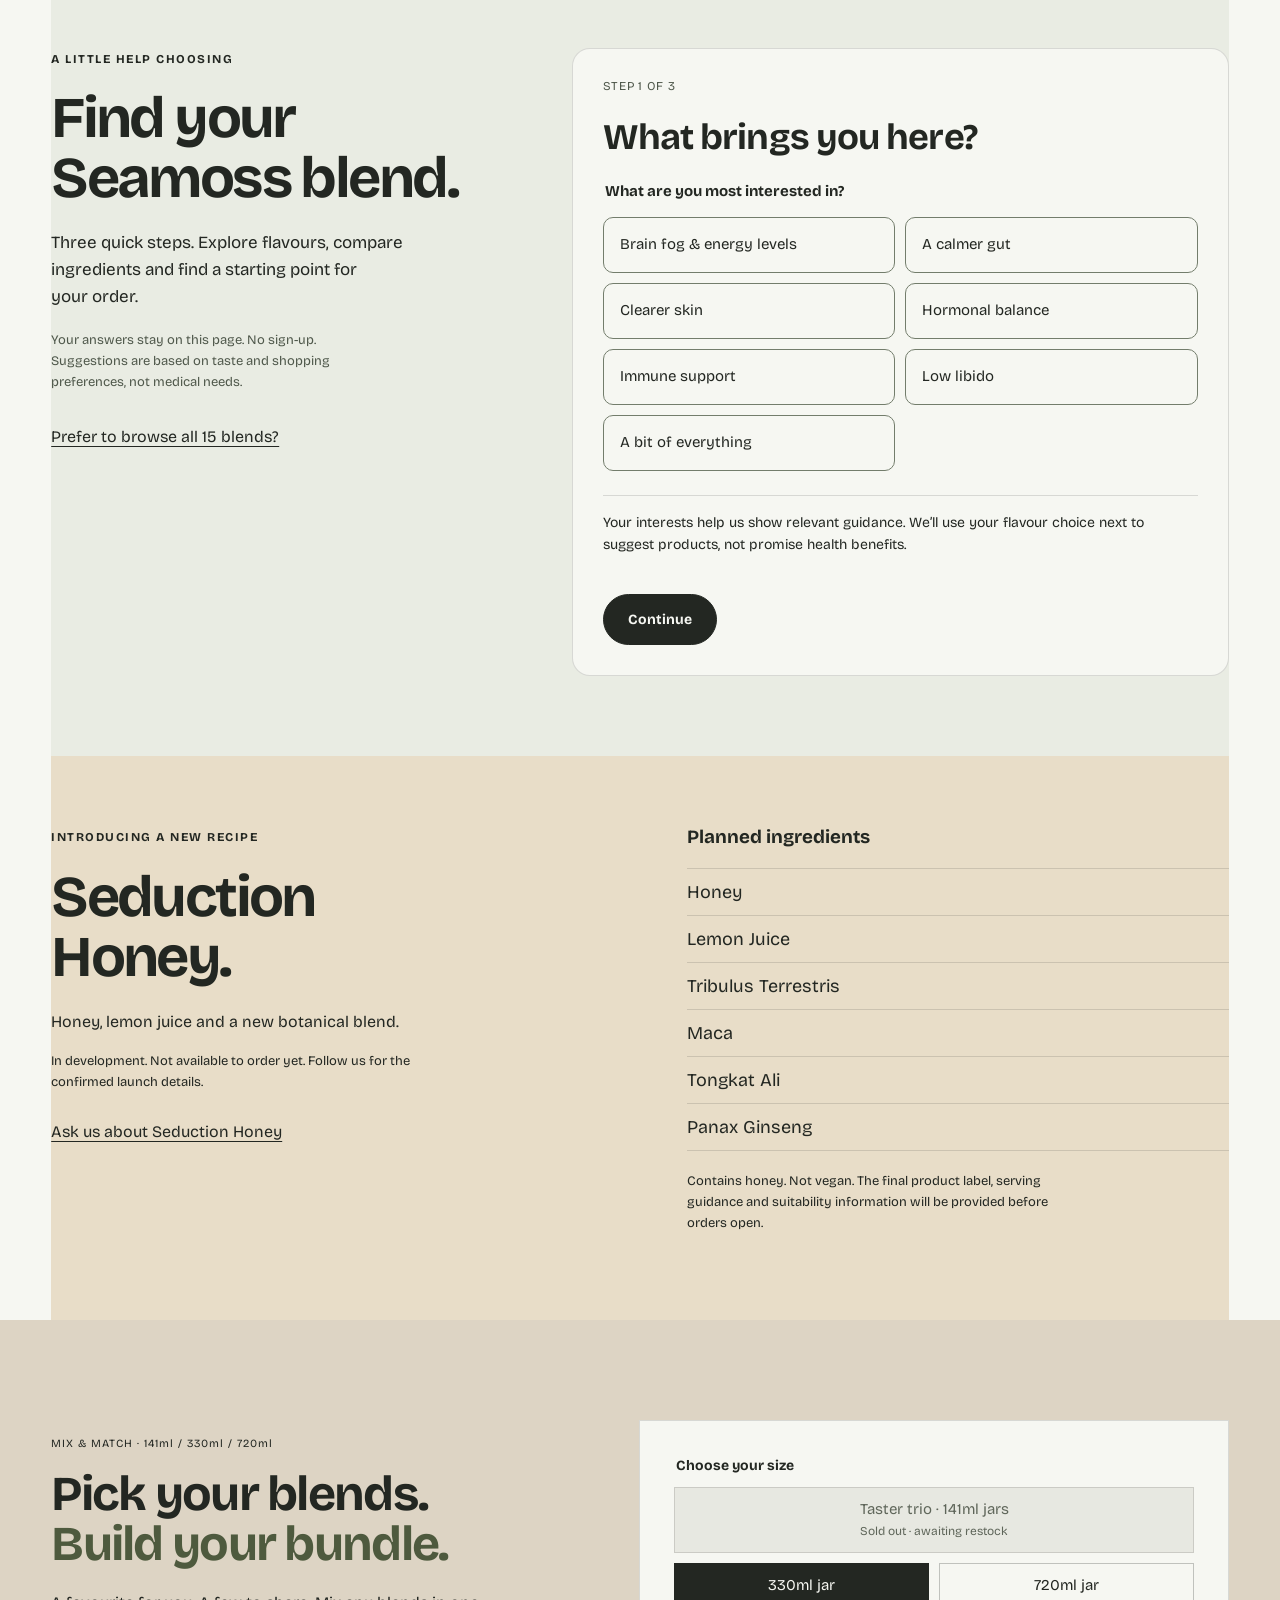
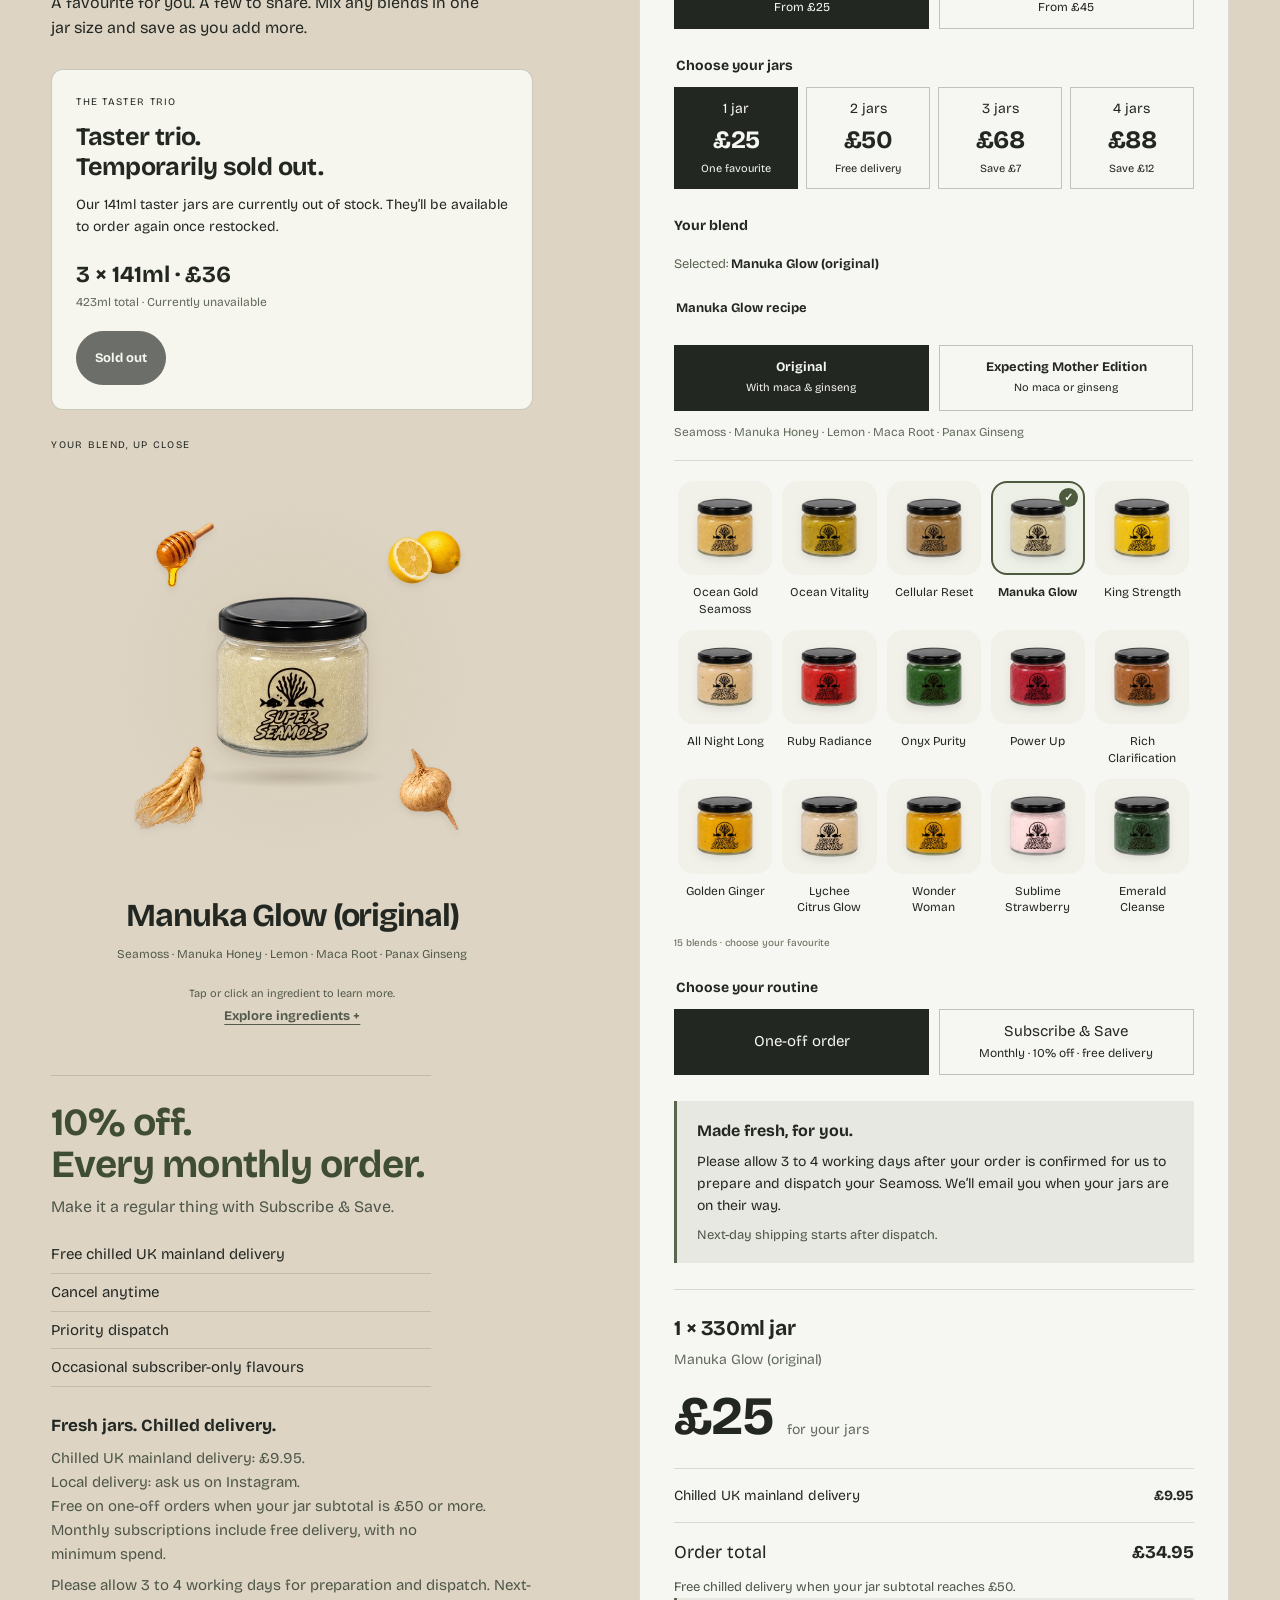
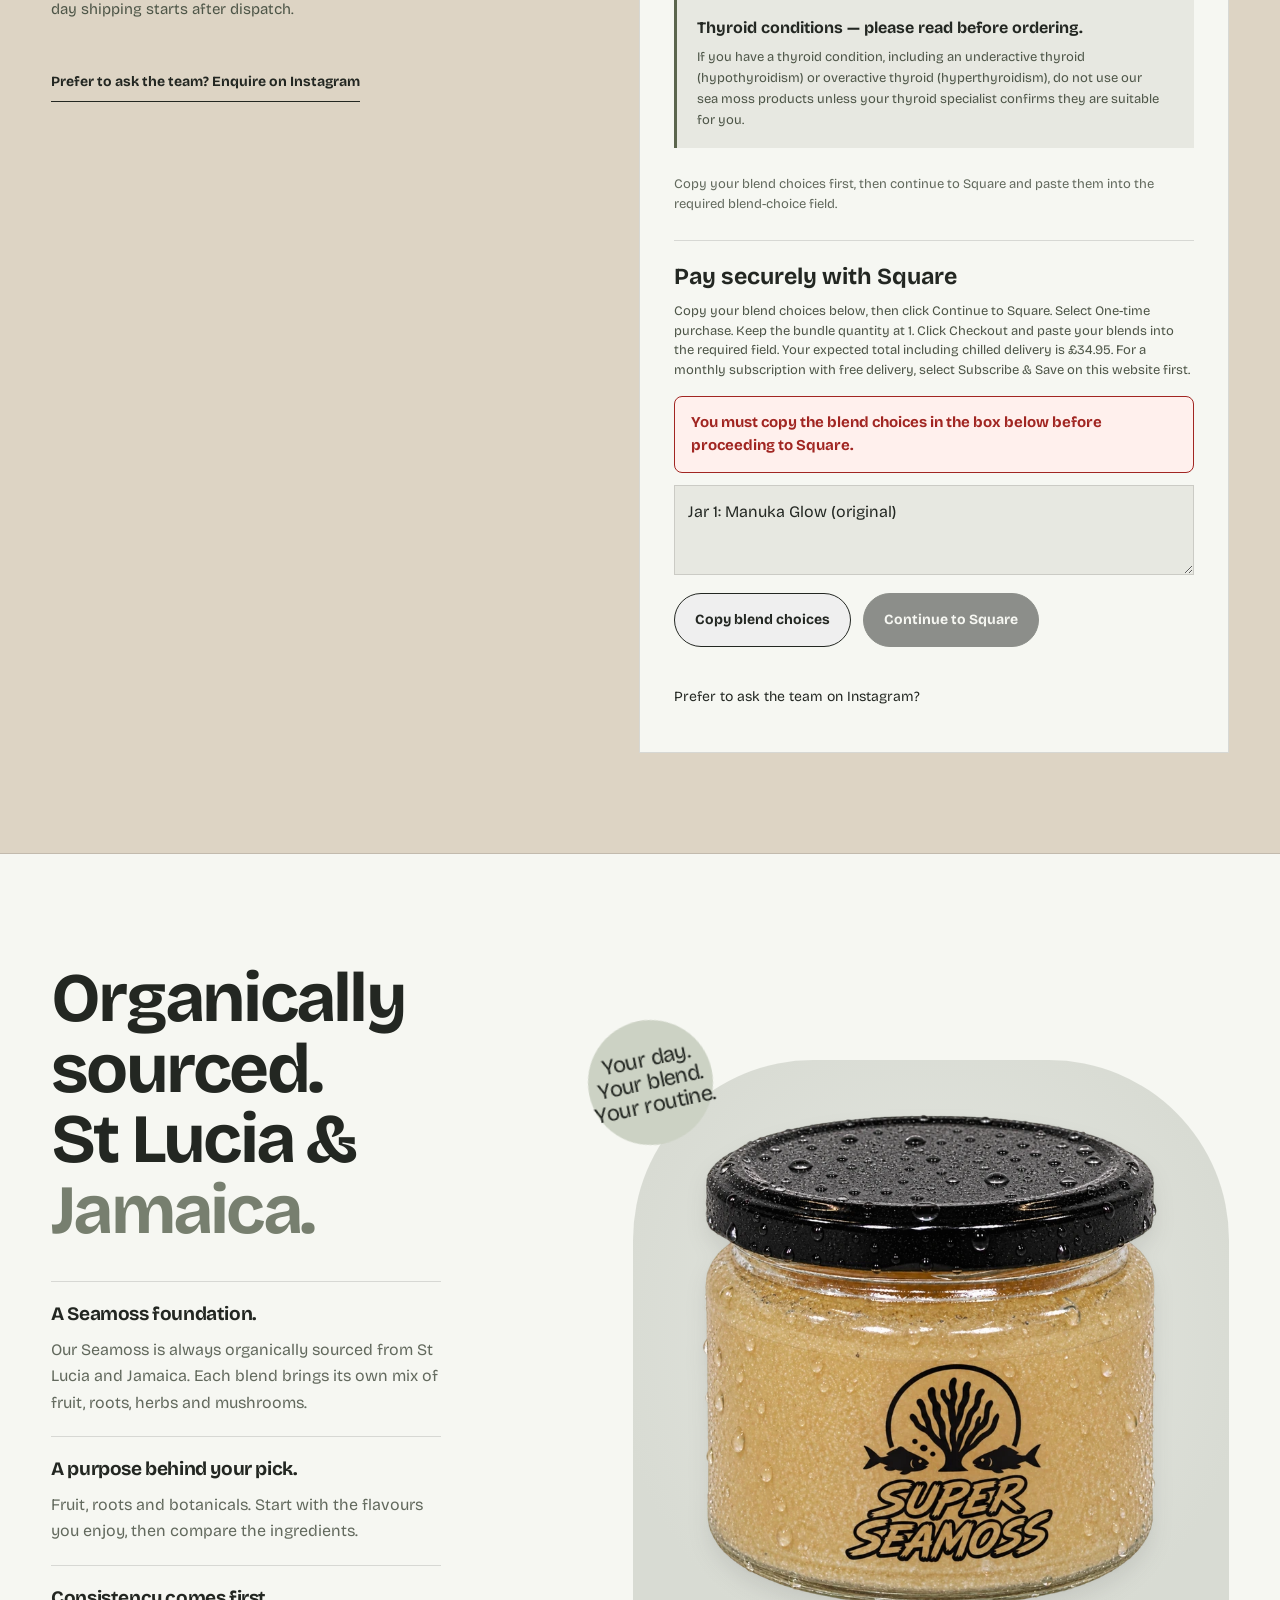
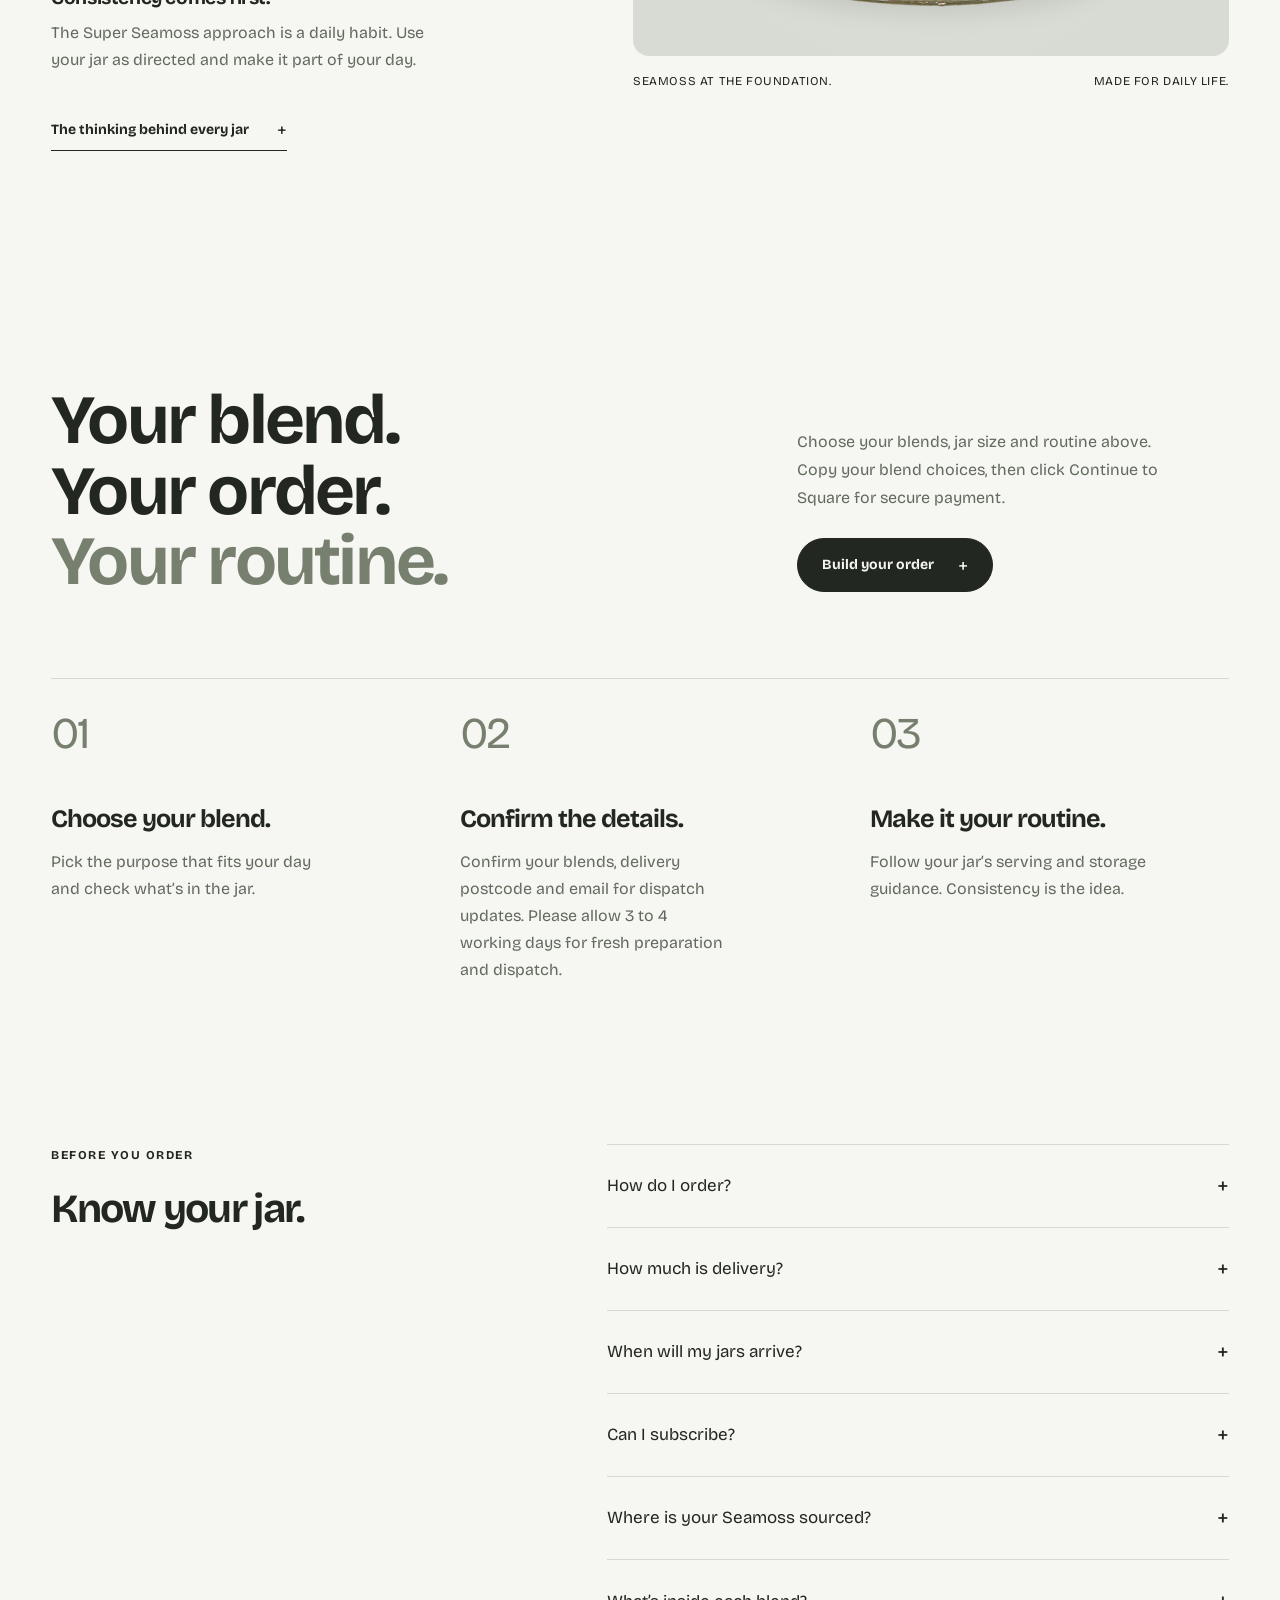
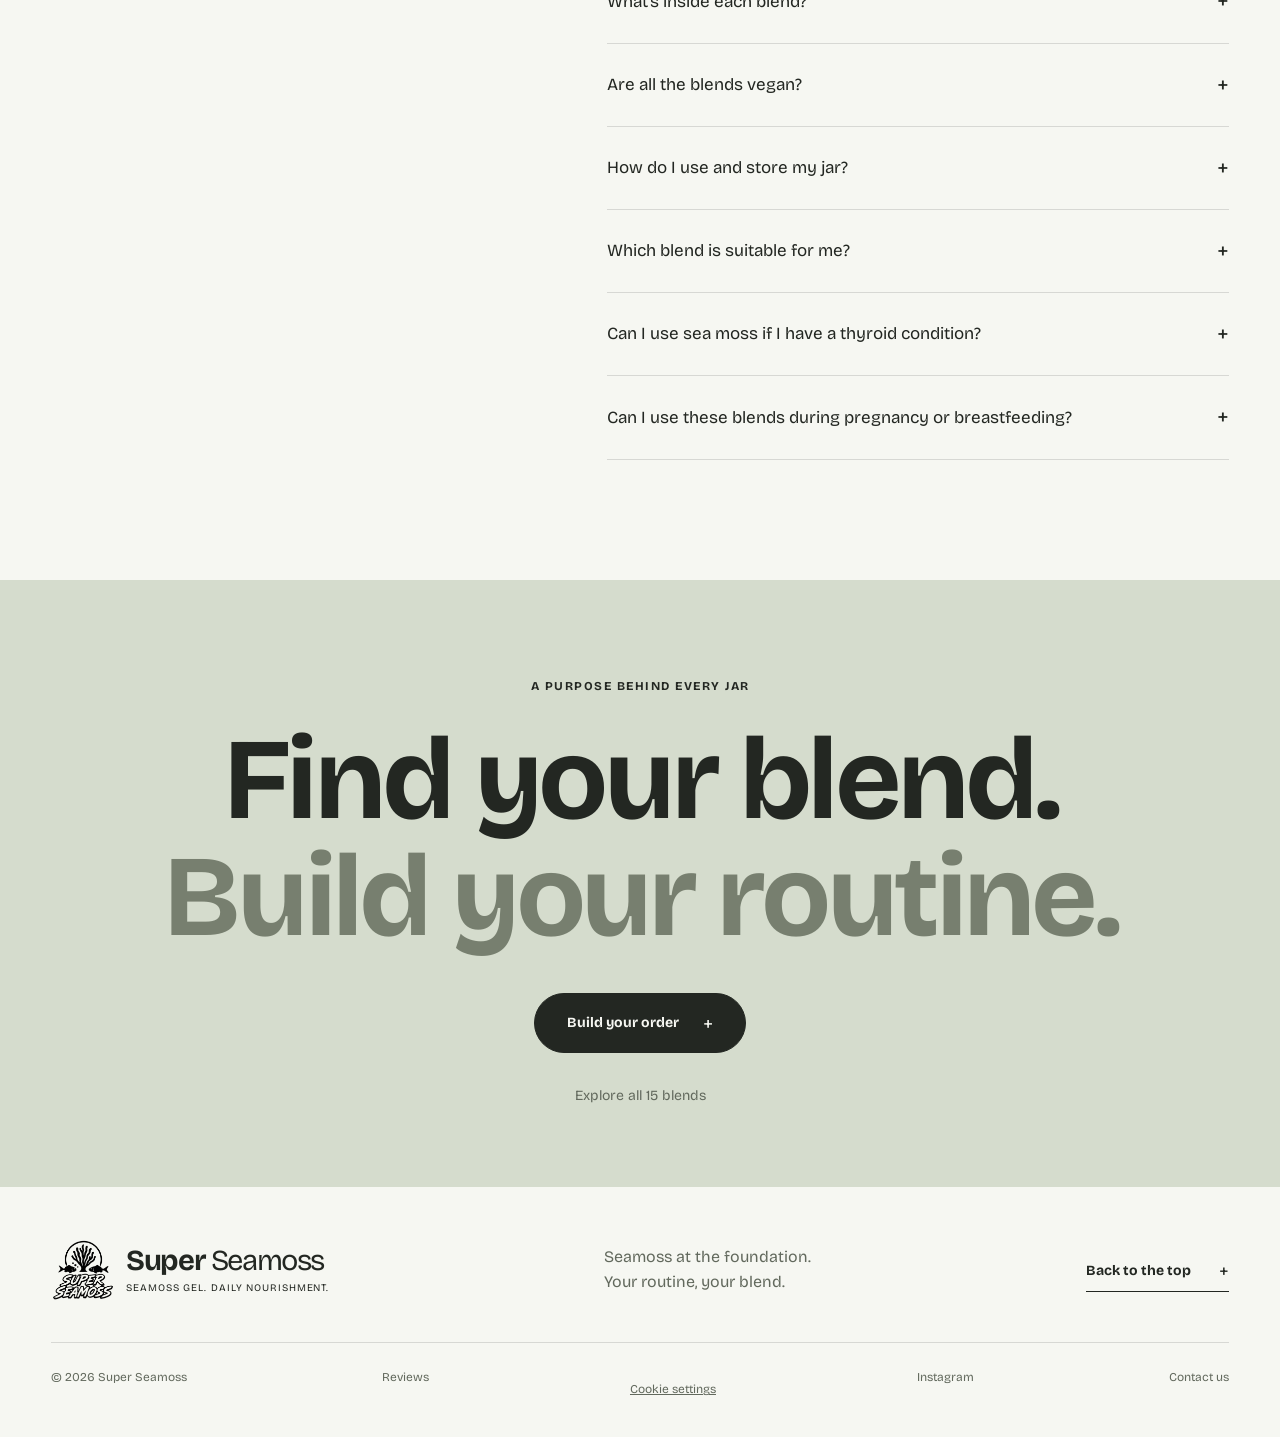
==== commit 6a398891: "Update release identifier for honey ingredient correction" ====
--- a/index.html
+++ b/index.html
@@ -2,7 +2,7 @@
 <html lang="en-GB">
 <head>
 <meta charset="utf-8">
-<meta name="build-version" content="superseamoss-qc37-20261006-reviewmotion1"><meta name="viewport" content="width=device-width,initial-scale=1,viewport-fit=cover">
+<meta name="build-version" content="superseamoss-20261106-honey-lemon"><meta name="viewport" content="width=device-width,initial-scale=1,viewport-fit=cover">
 <title>Sea Moss Gel UK | 15 Blends &amp; Bundles | Super Seamoss</title>
 <meta name="description" content="Shop 15 sea moss gel blends from Super Seamoss. Choose 330ml or 720ml jars, or mix-and-match bundles with chilled UK mainland delivery.">
 <meta name="theme-color" content="#e1e3dc">
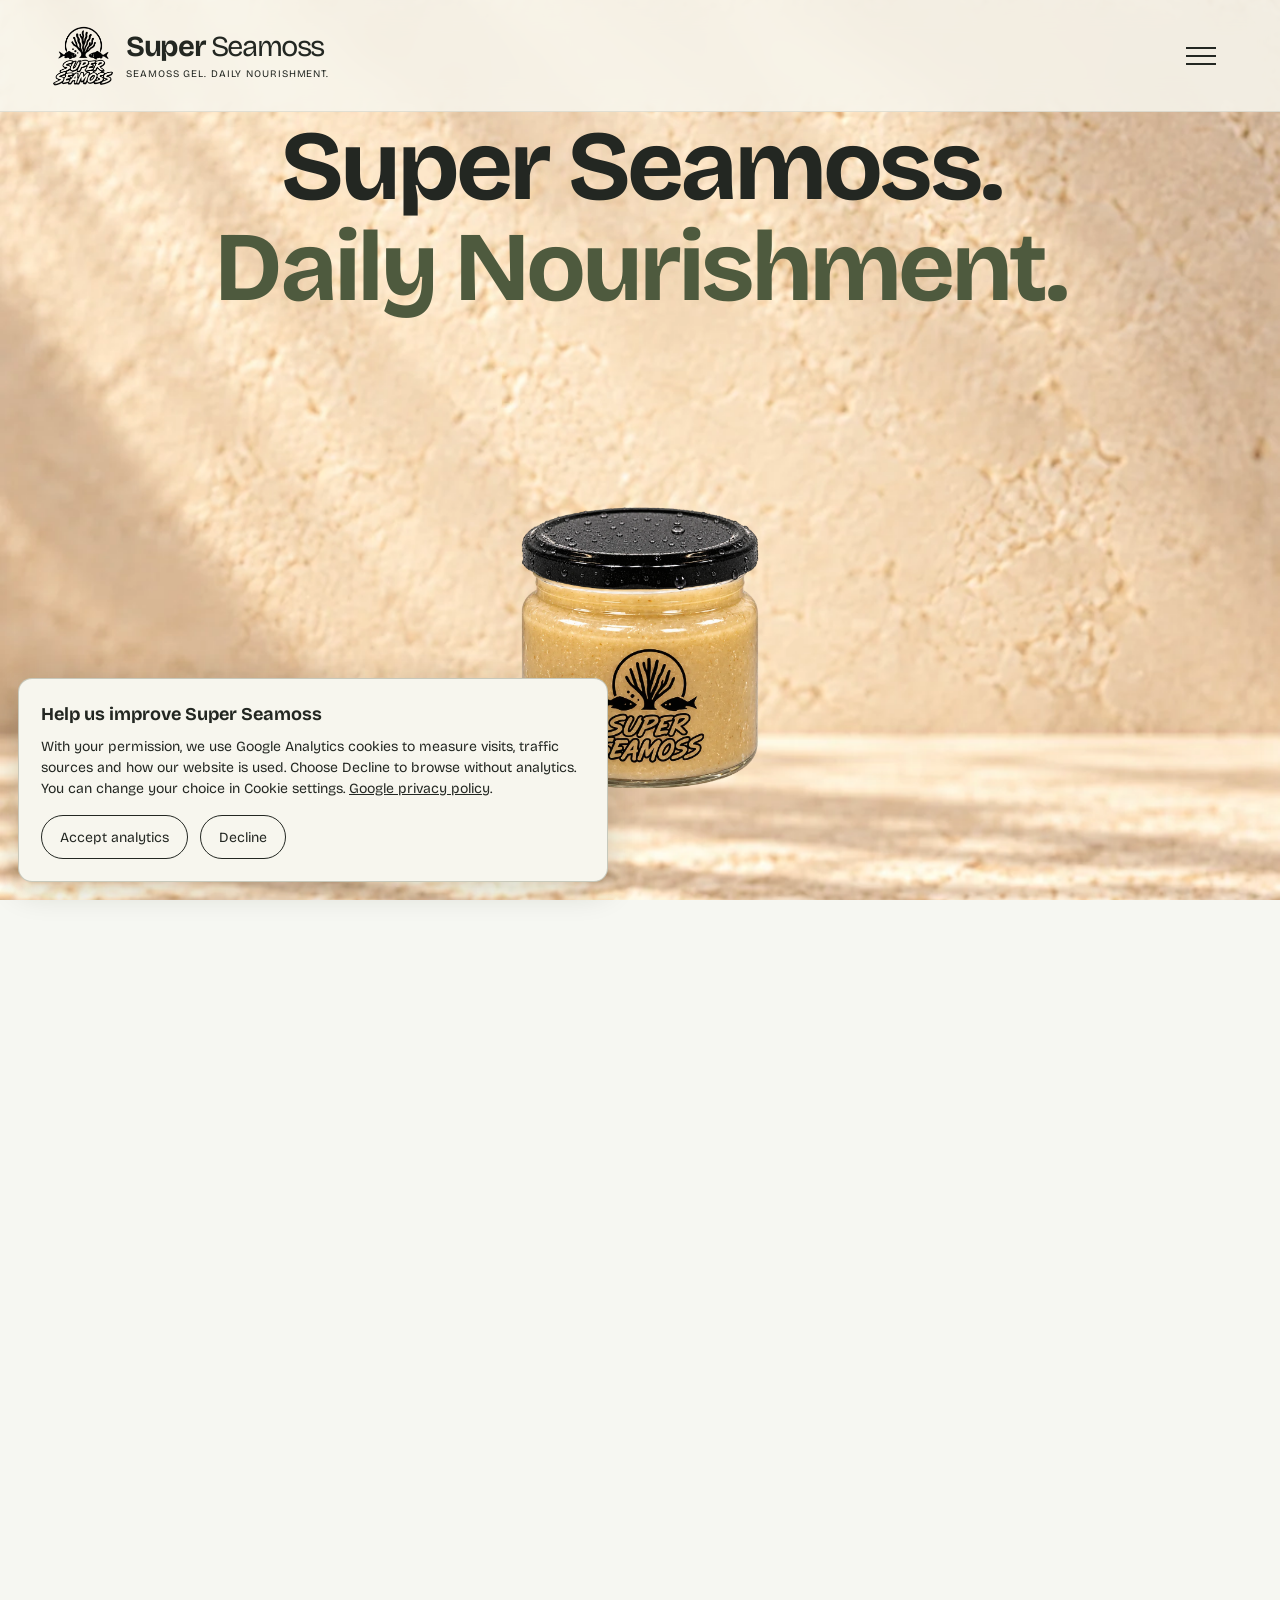
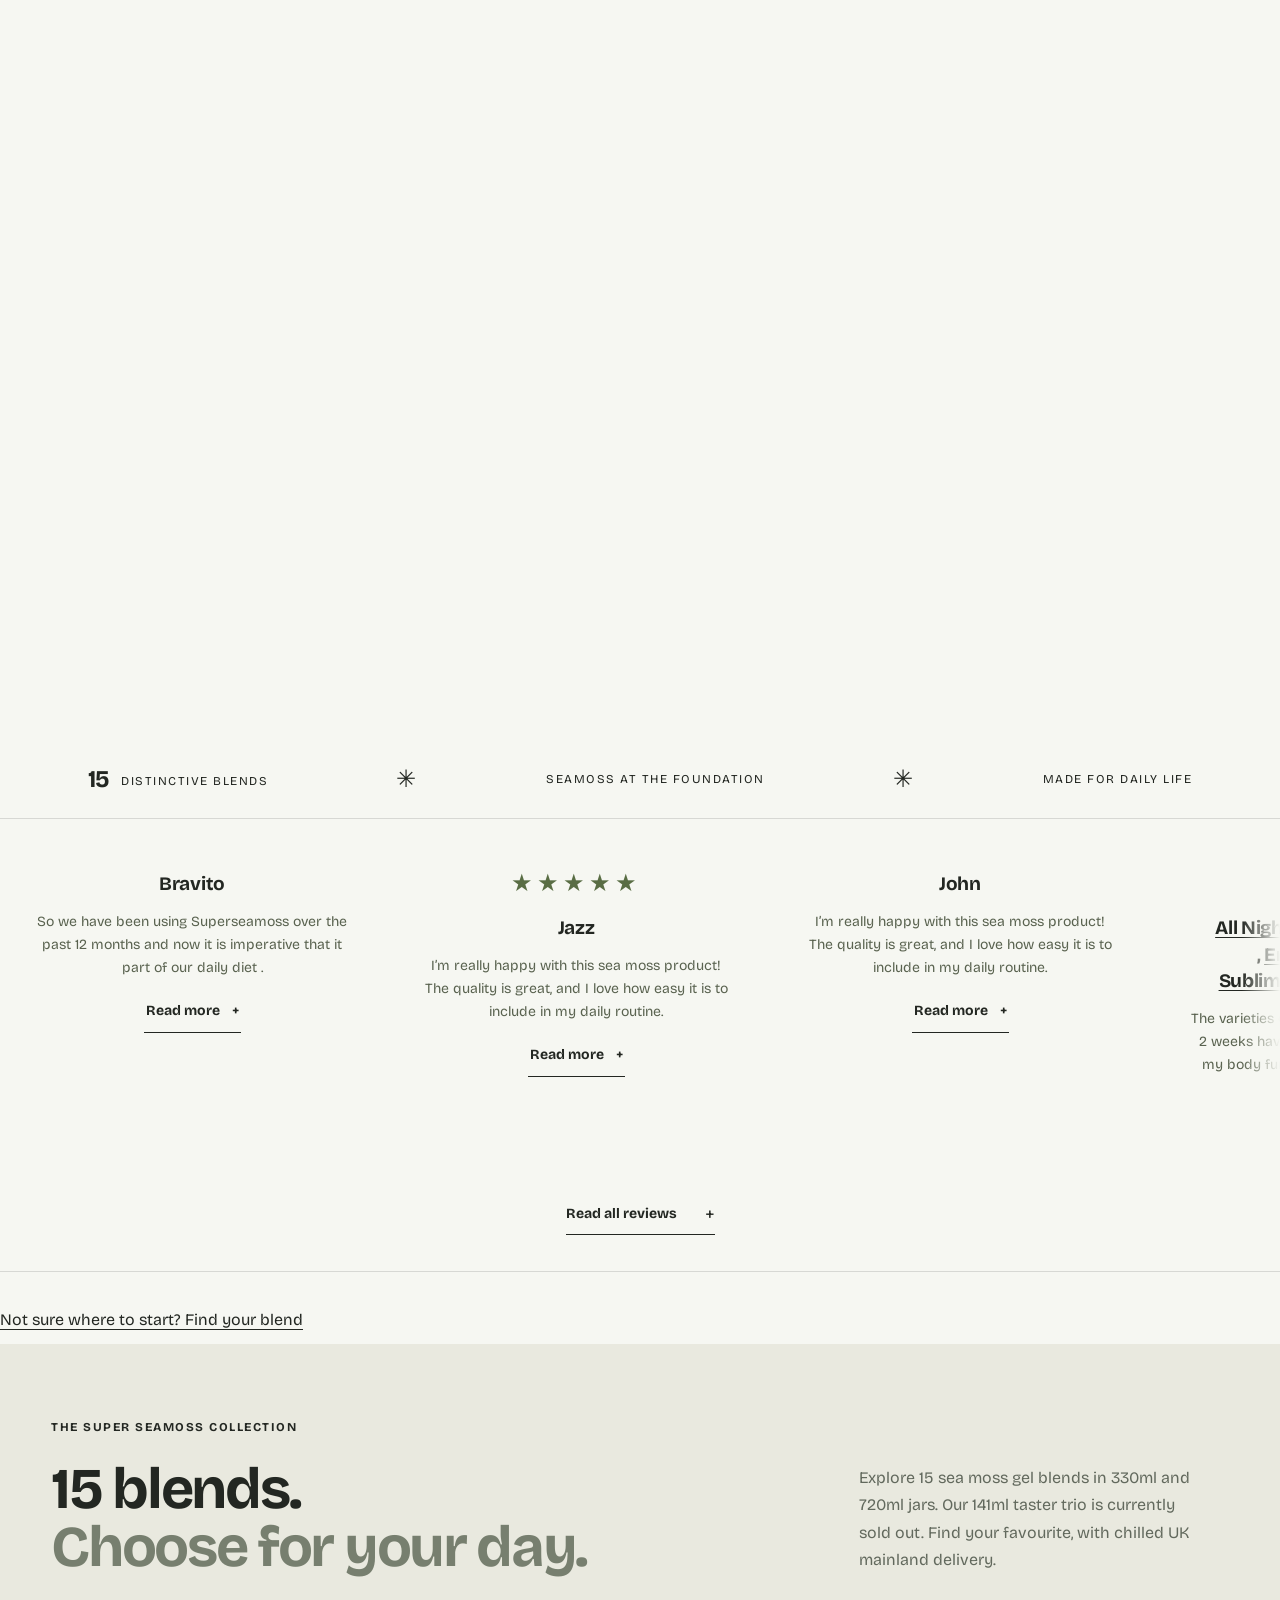
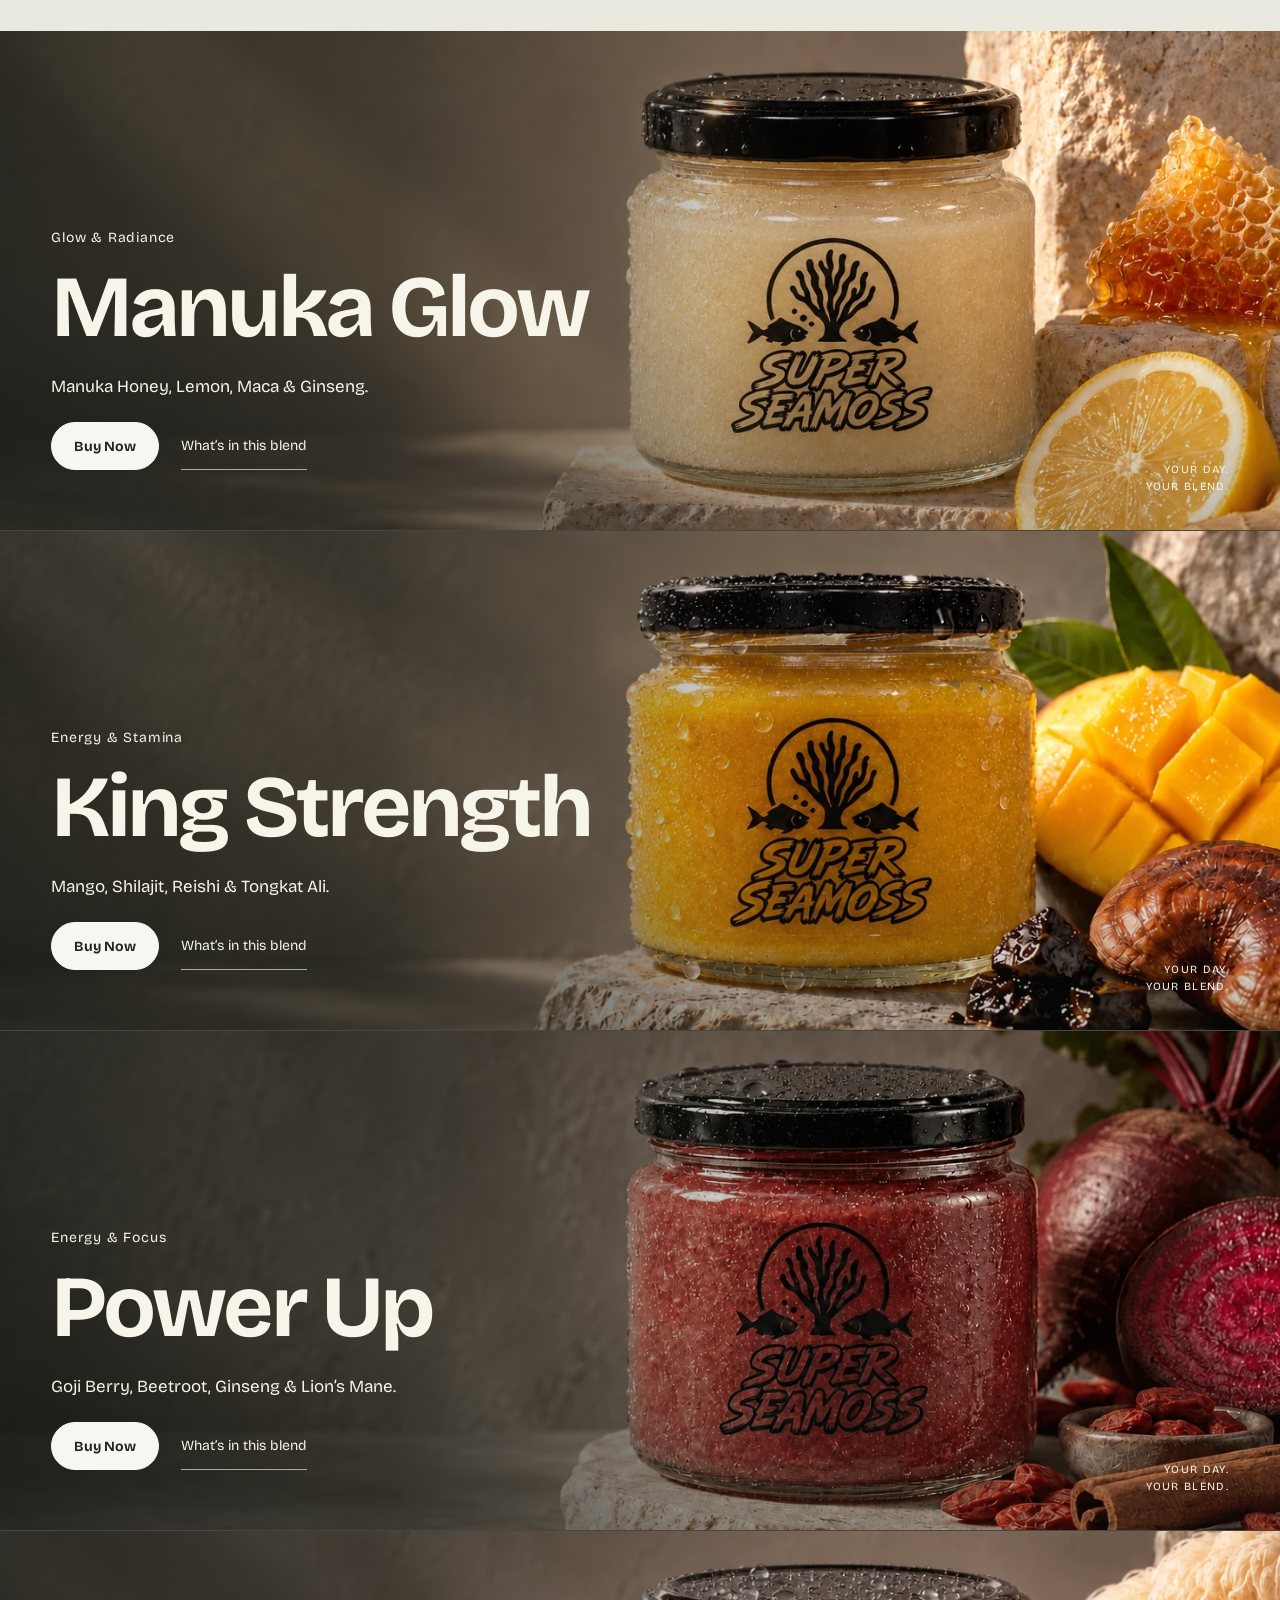
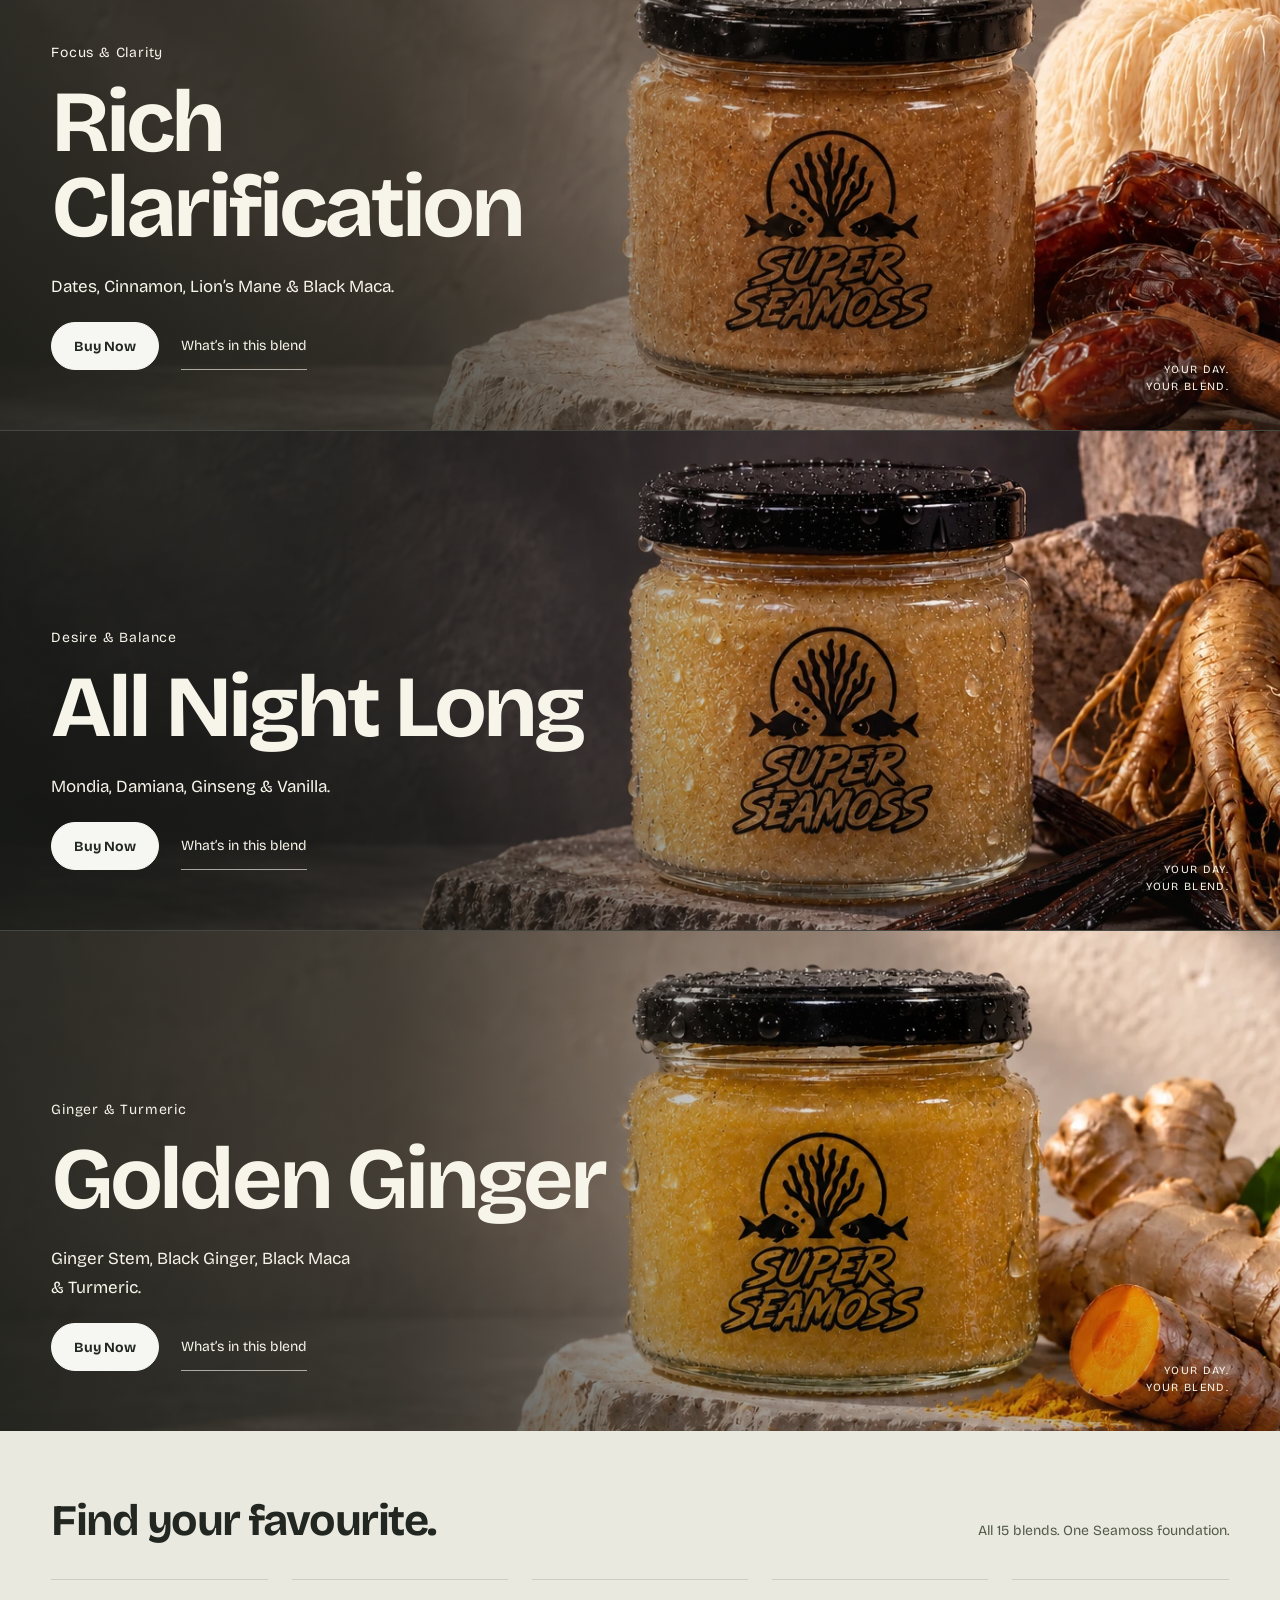
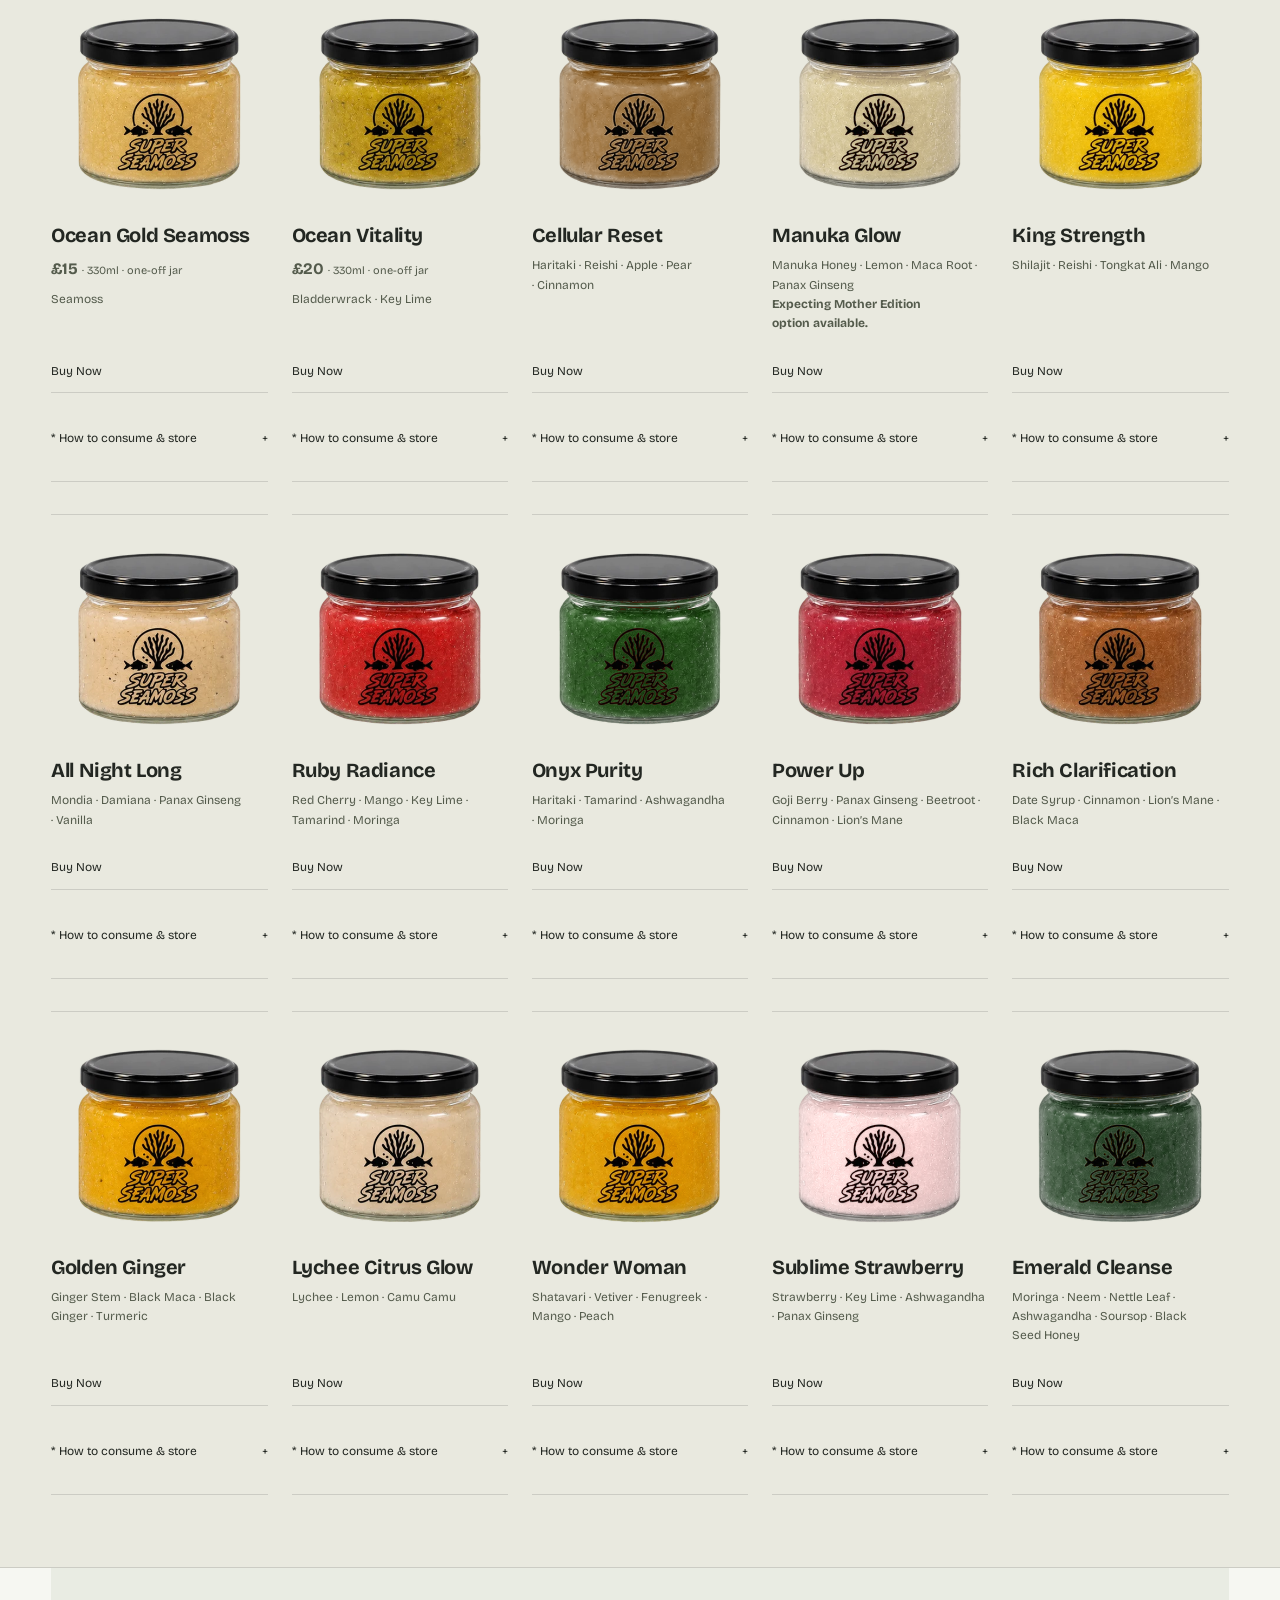
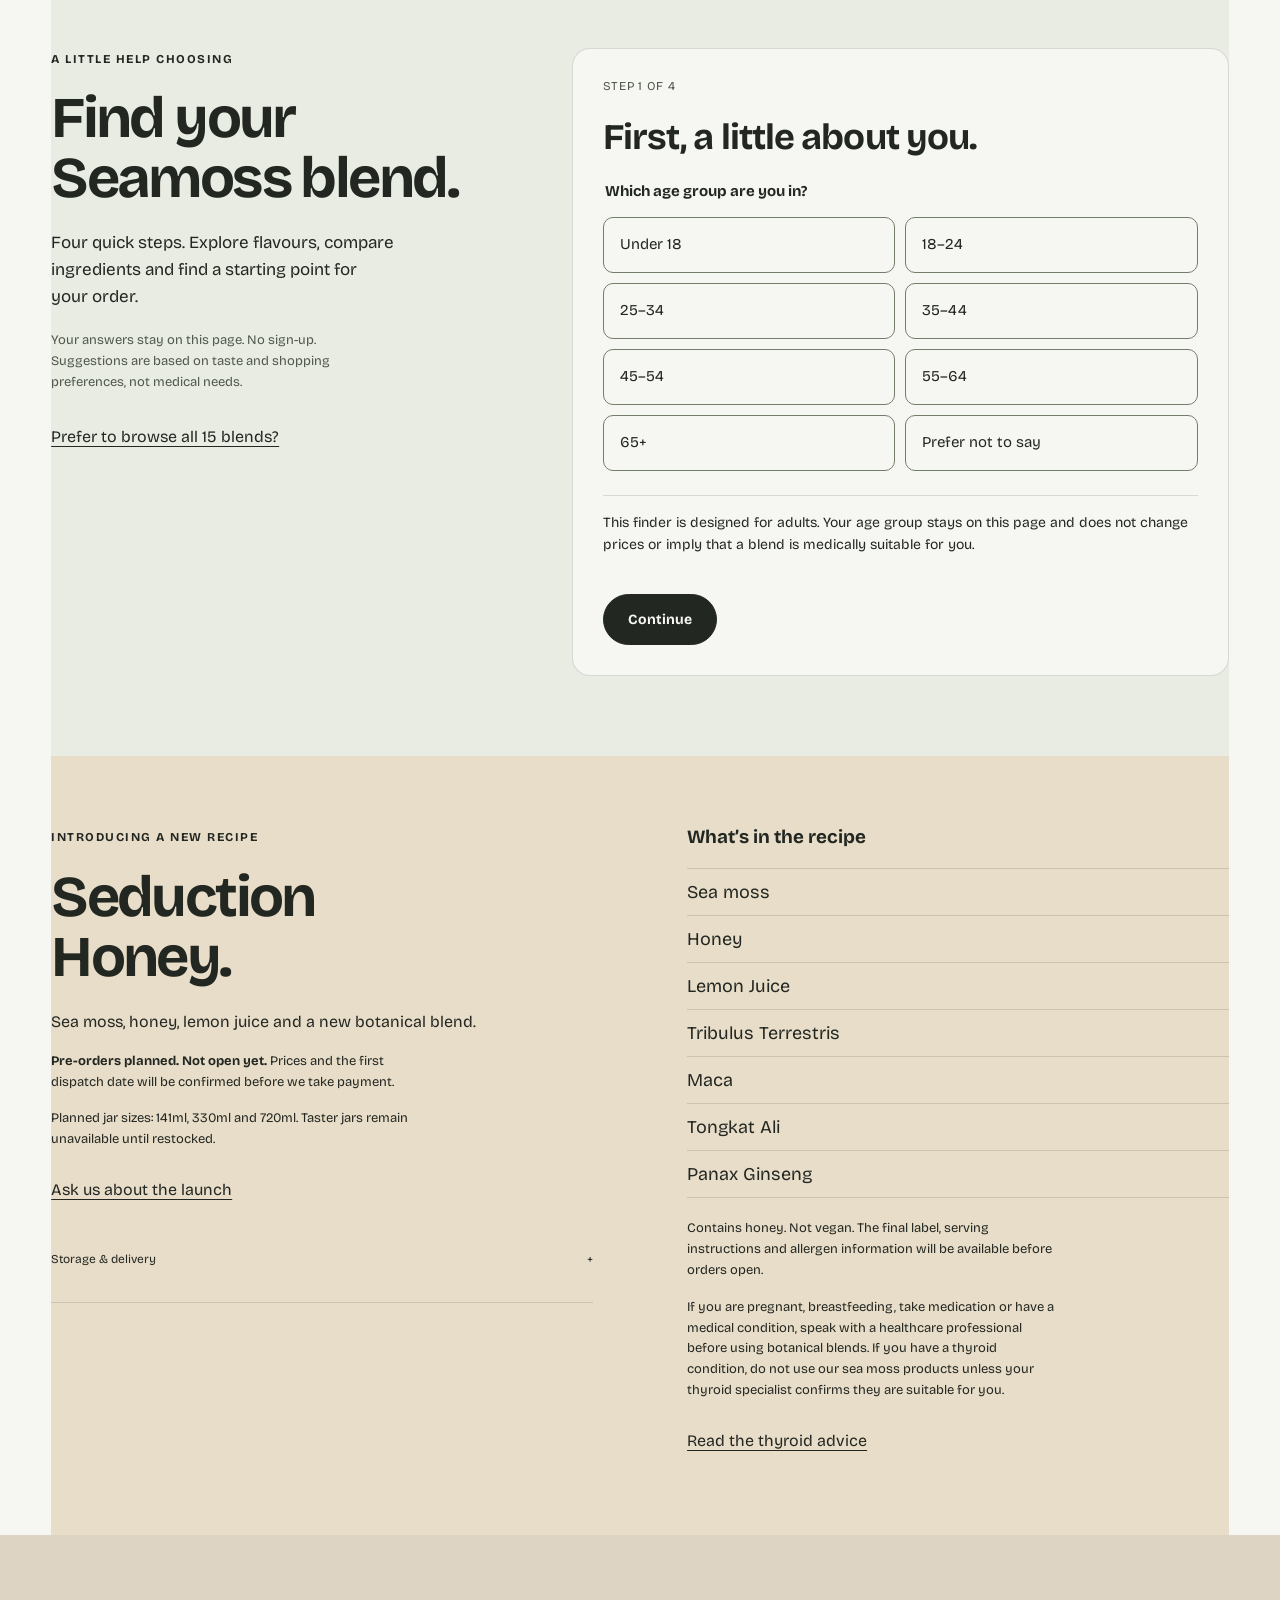
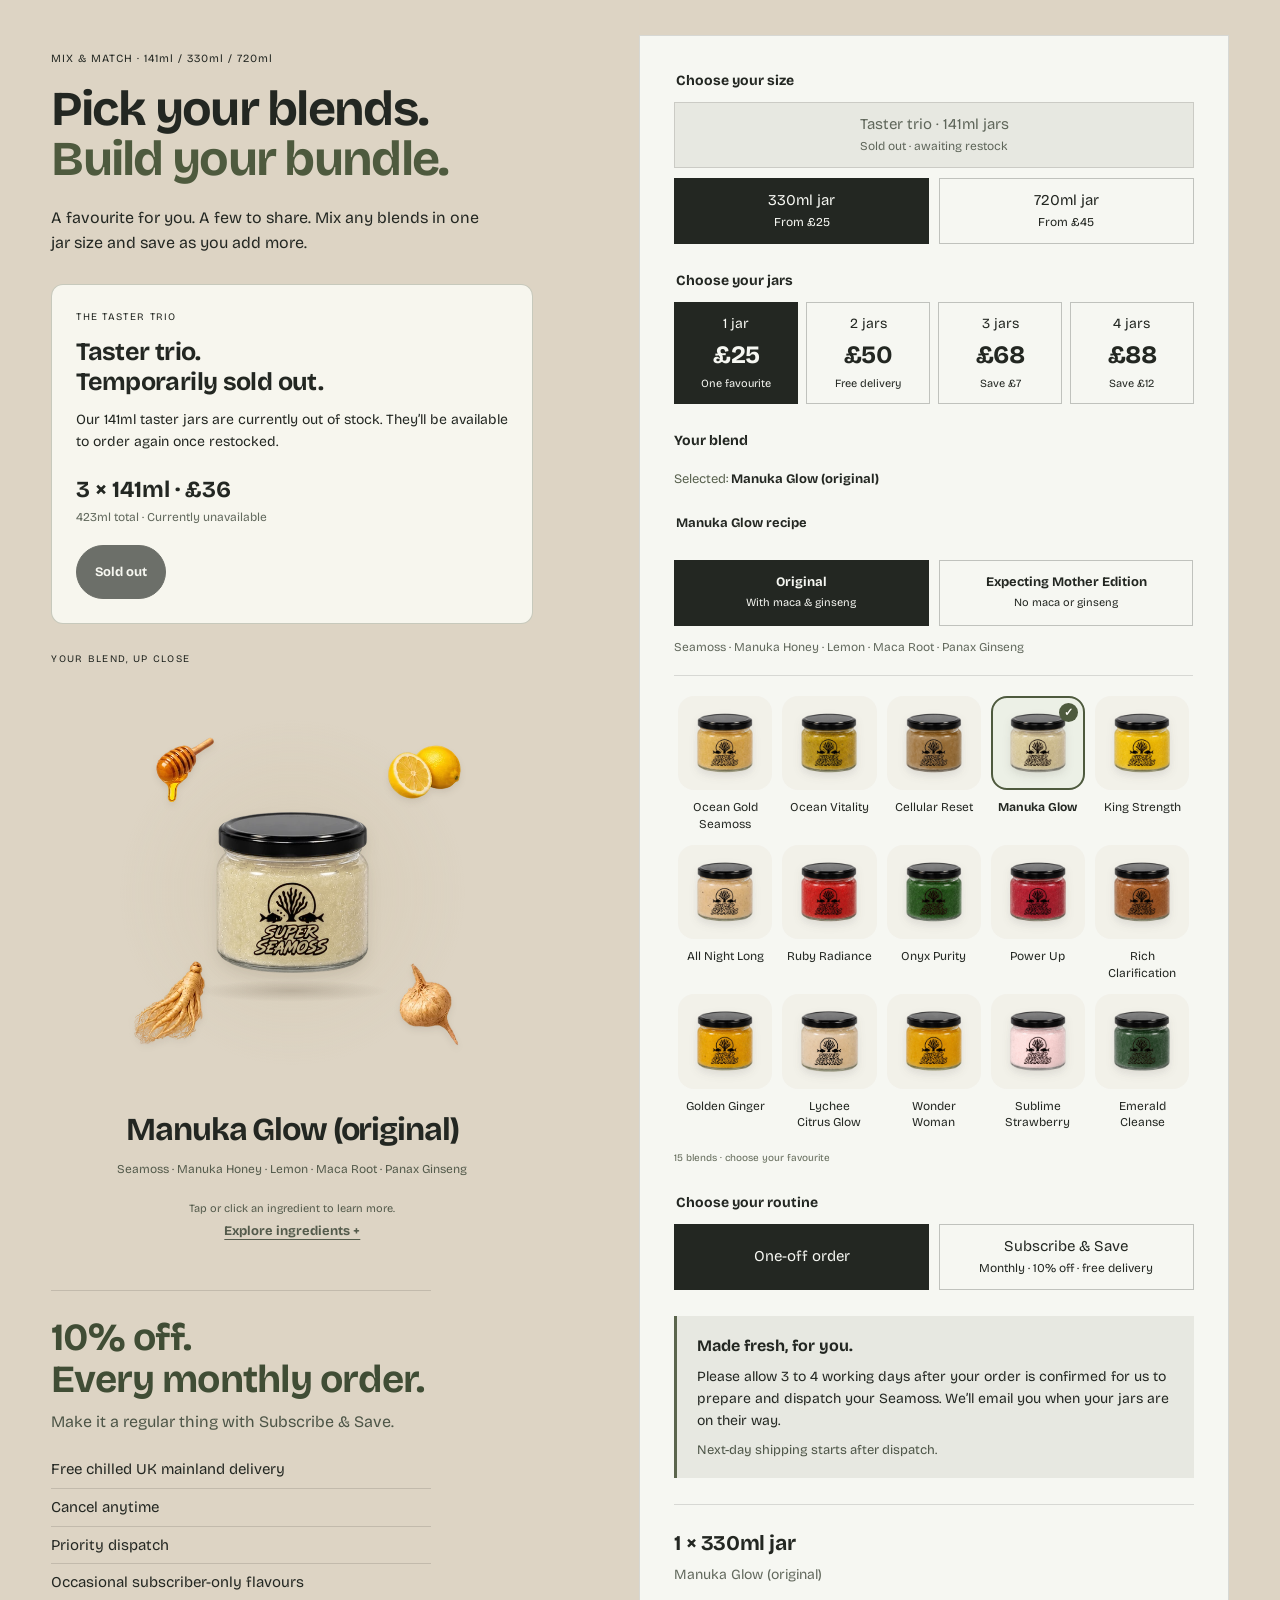
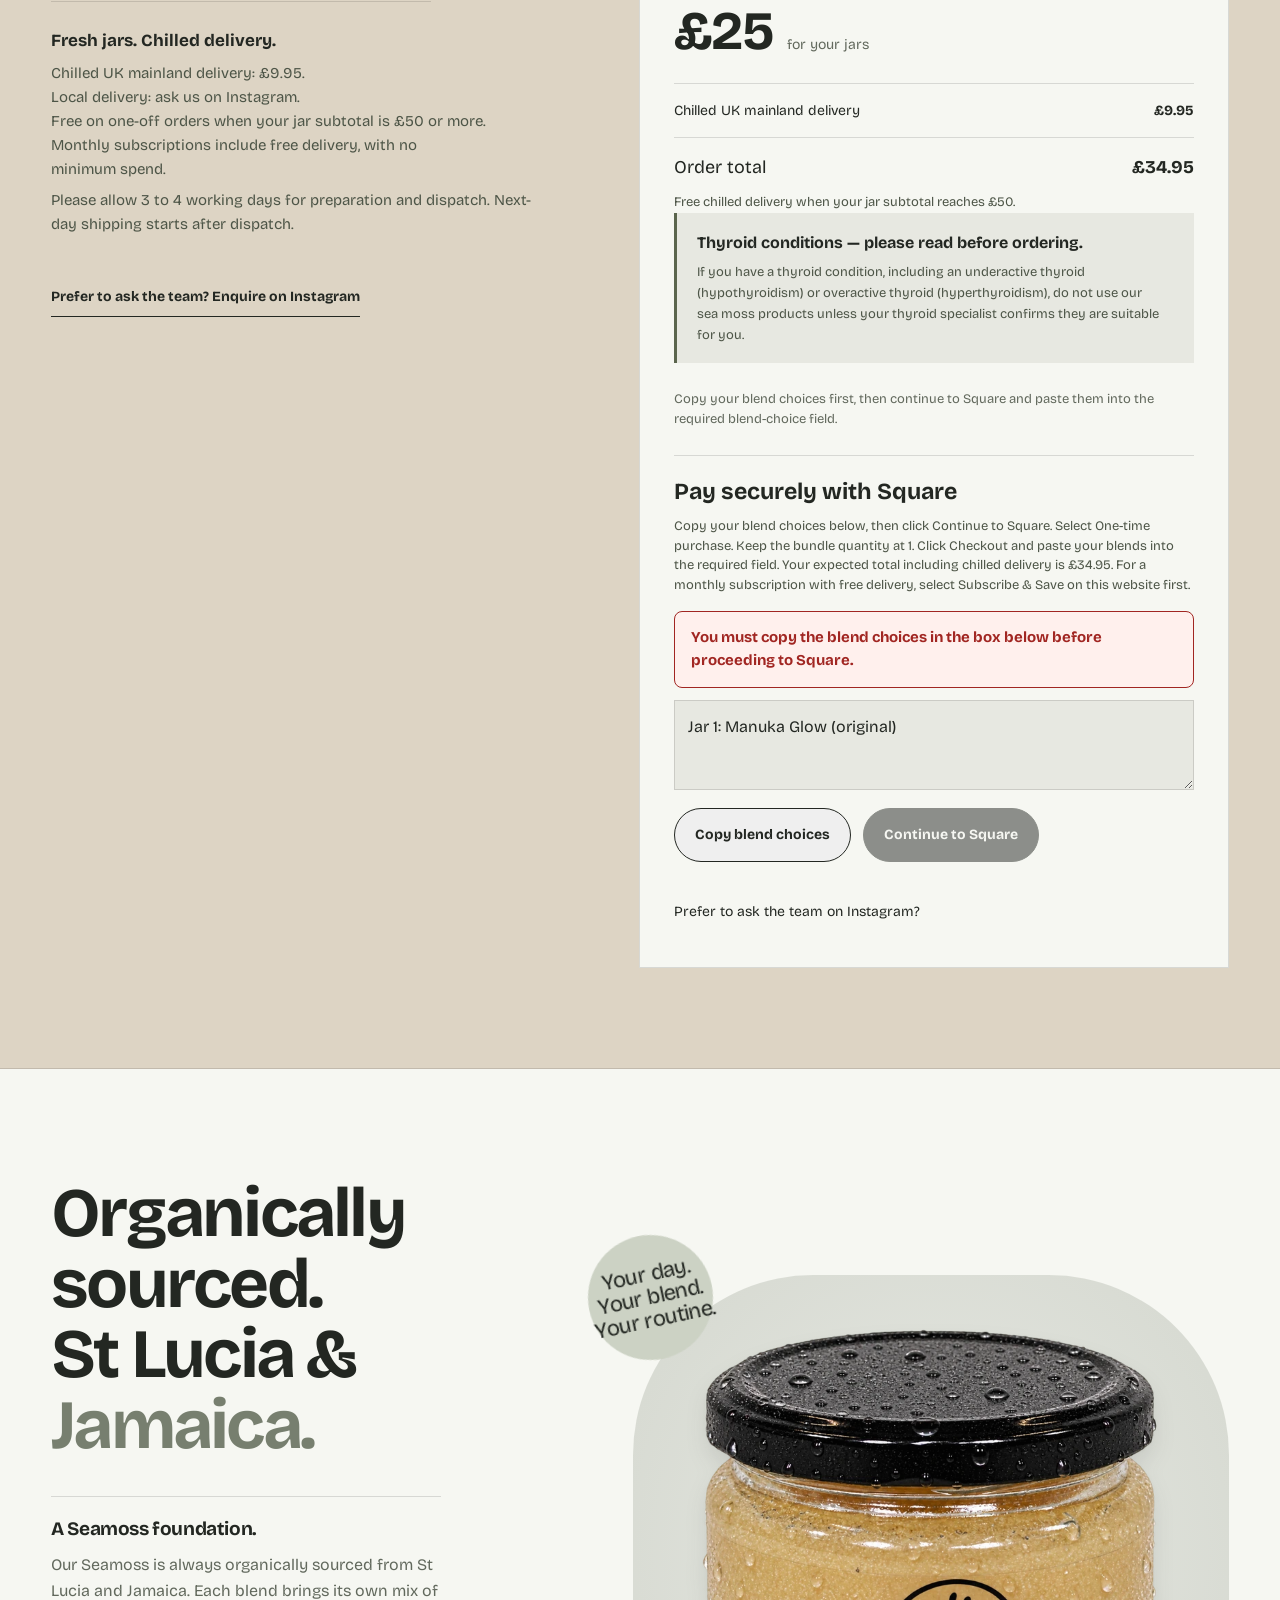
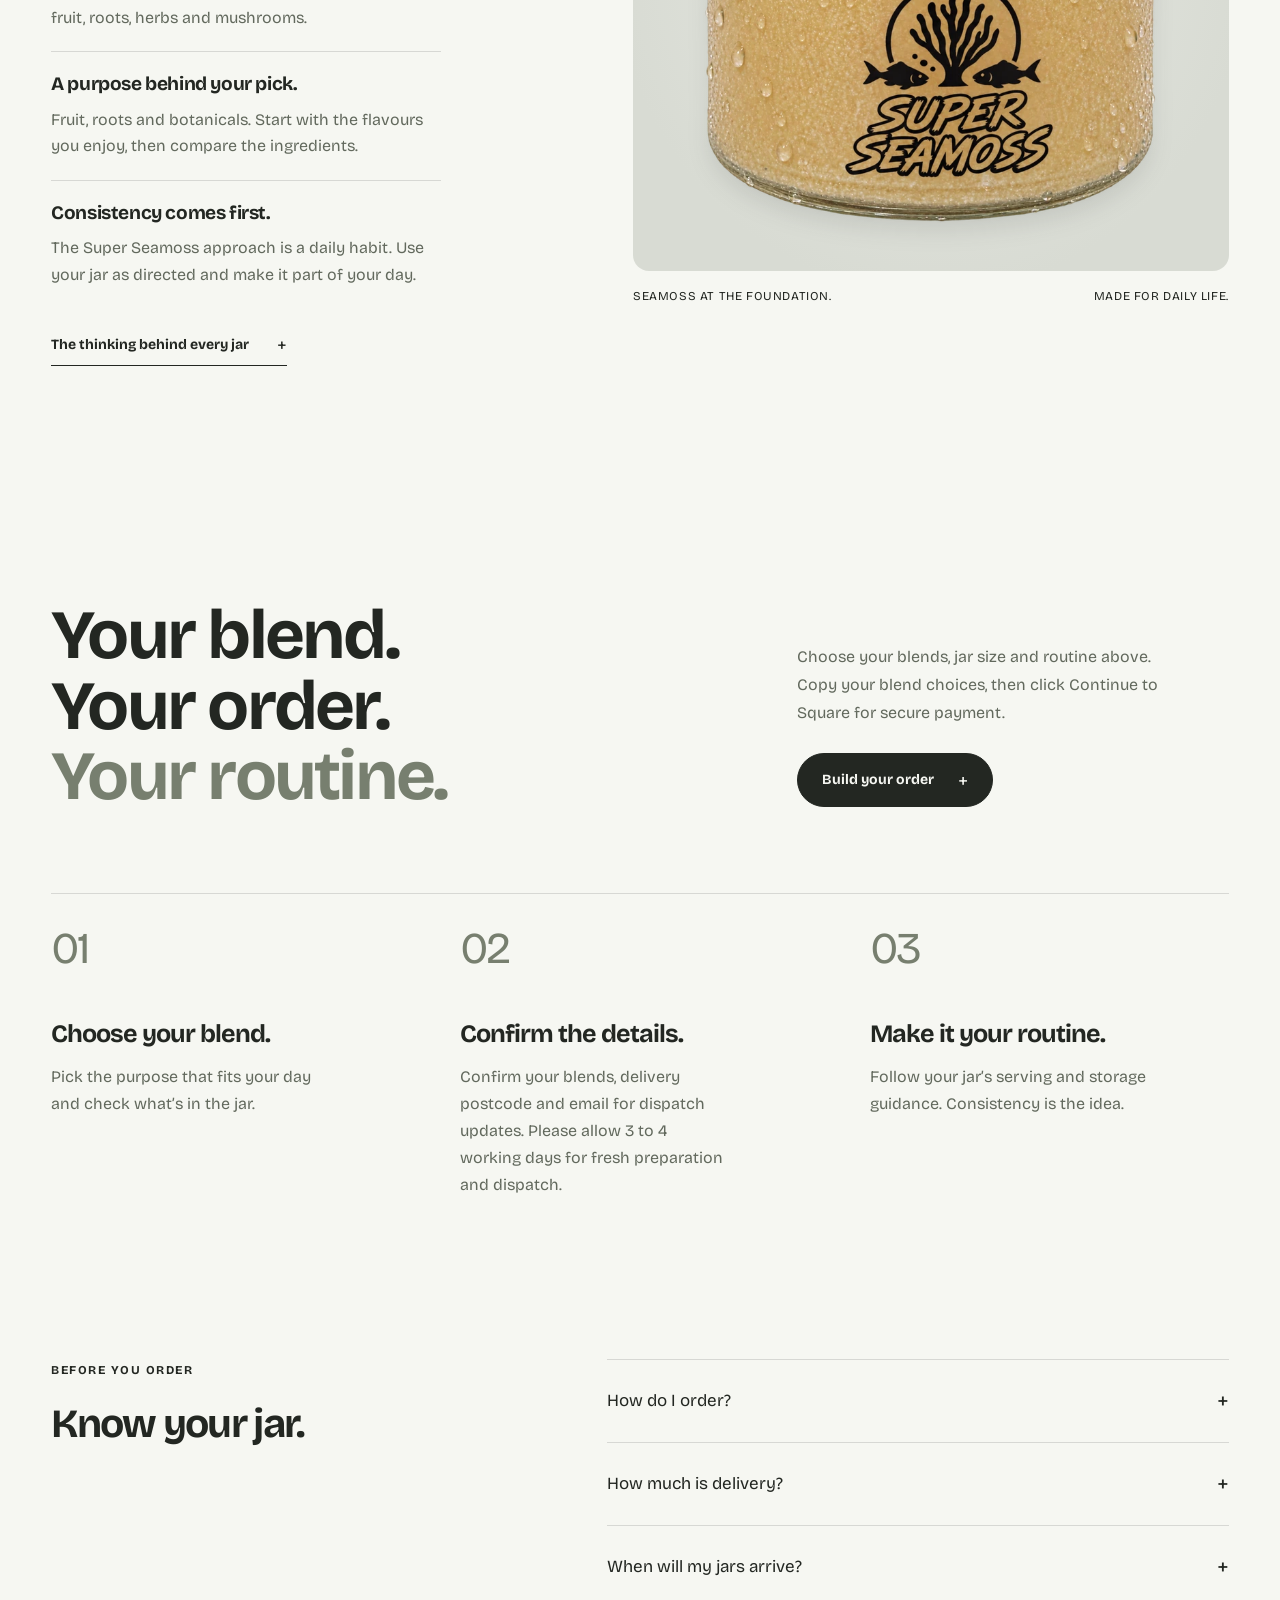
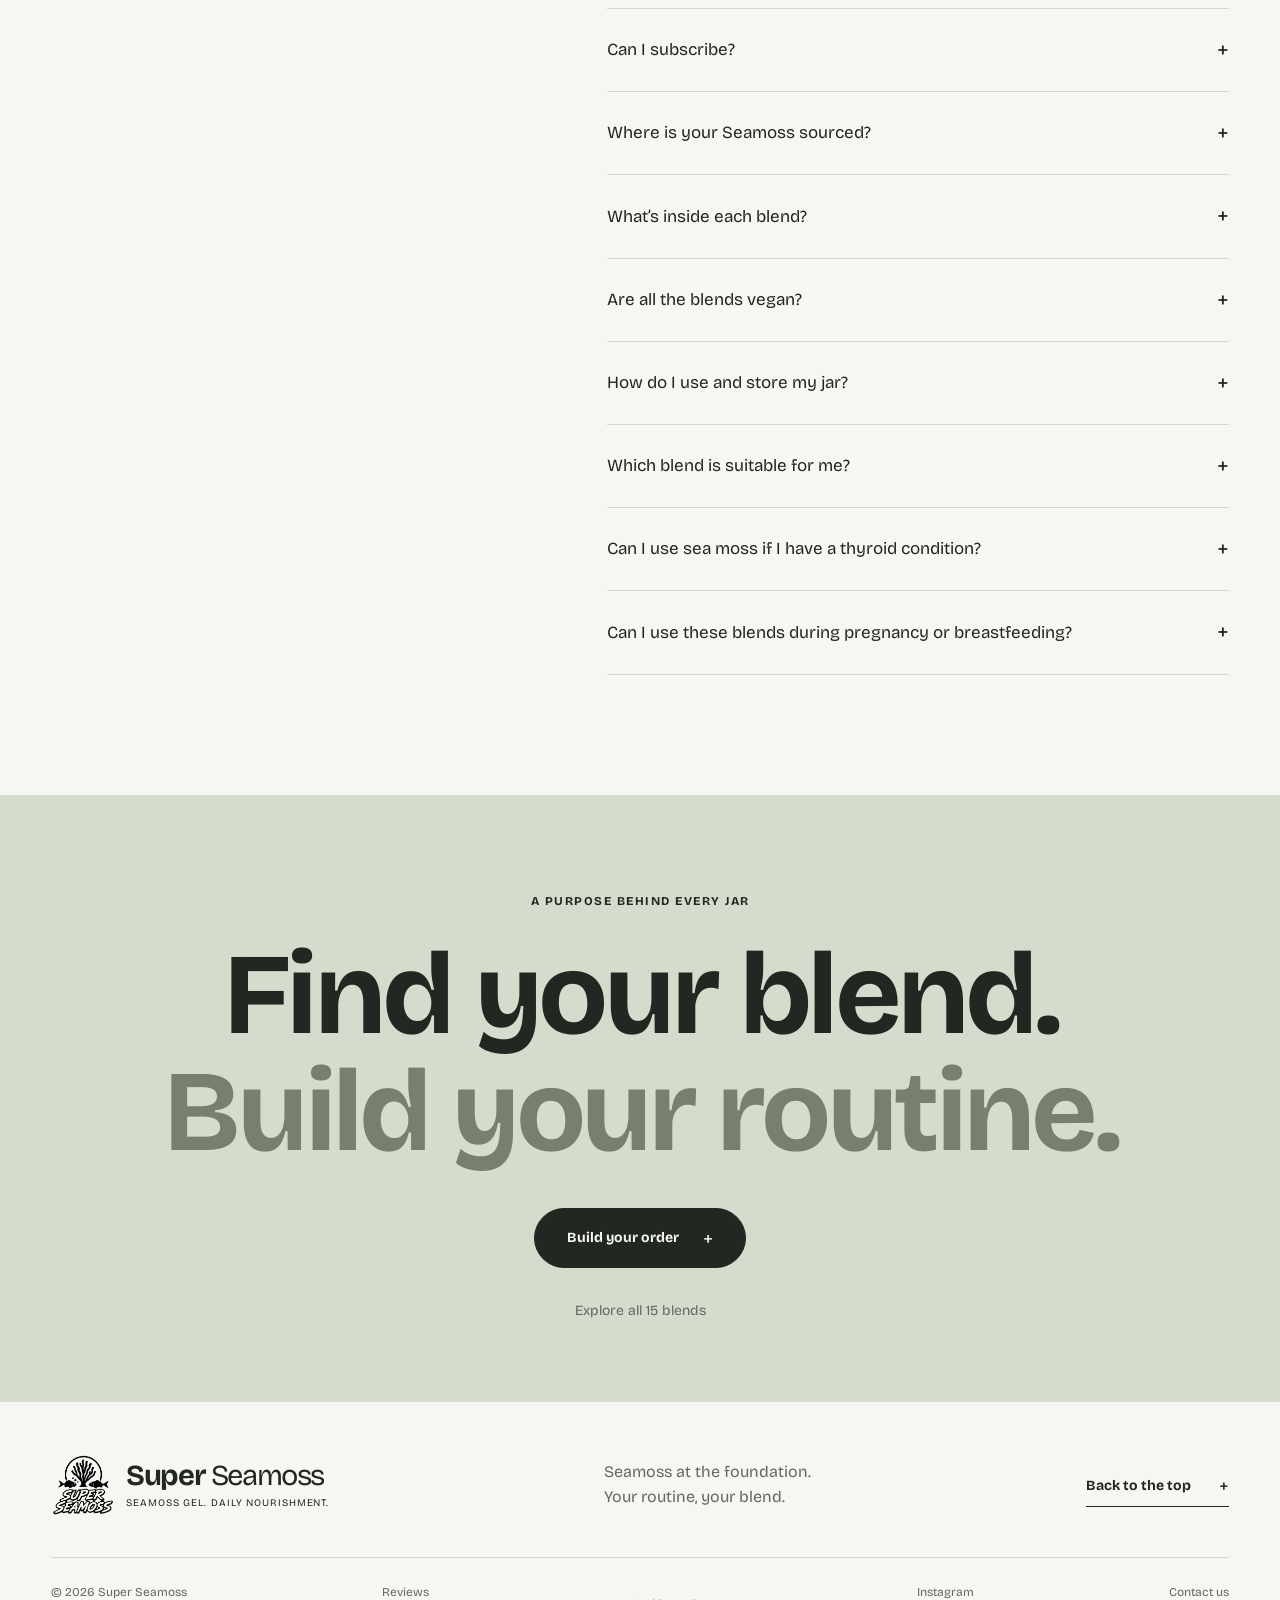
==== commit d654ffe4: "Add age groups and confirmed Seduction Honey launch details" ====
--- a/index.html
+++ b/index.html
@@ -2,7 +2,7 @@
 <html lang="en-GB">
 <head>
 <meta charset="utf-8">
-<meta name="build-version" content="superseamoss-20261106-honey-lemon"><meta name="viewport" content="width=device-width,initial-scale=1,viewport-fit=cover">
+<meta name="build-version" content="superseamoss-20261106-owner-details"><meta name="viewport" content="width=device-width,initial-scale=1,viewport-fit=cover">
 <title>Sea Moss Gel UK | 15 Blends &amp; Bundles | Super Seamoss</title>
 <meta name="description" content="Shop 15 sea moss gel blends from Super Seamoss. Choose 330ml or 720ml jars, or mix-and-match bundles with chilled UK mainland delivery.">
 <meta name="theme-color" content="#e1e3dc">
@@ -44,8 +44,8 @@
 <script src="loading.js?v=idle-reveal1" fetchpriority="high" defer></script><script src="site.js?v=fullscreen-navigation1" defer></script><script src="jar-scroll.js?v=elapsed-float1" fetchpriority="high" defer></script><script src="hero-scroll-limit.js?v=navigation1" fetchpriority="high" defer></script><script type="module" src="order-options.js?v=blend-finder1"></script>
 <link rel="stylesheet" href="blend-preview.css?v=ingredient-guide1">
 <link rel="stylesheet" href="blend-picker.css?v=manuka-recipes1">
-<link rel="stylesheet" href="blend-finder.css?v=1">
-<script type="module" src="blend-finder.js?v=1"></script>
+<link rel="stylesheet" href="blend-finder.css?v=owner2">
+<script type="module" src="blend-finder.js?v=owner2"></script>
 <link rel="stylesheet" href="reviews.css?v=link-pause1">
 <script src="reviews.js?v=reviews-page1" defer></script>
 <link rel="stylesheet" href="analytics.css?v=1">
@@ -342,18 +342,20 @@
 </div></div>
 </section>
 <section class="finder-section section-wrap" id="blend-finder" aria-labelledby="finder-heading">
-<div class="finder-layout"><div class="finder-intro"><span class="tiny-label">A LITTLE HELP CHOOSING</span><h2 id="finder-heading">Find your<br>Seamoss blend.</h2><p>Three quick steps. Explore flavours, compare ingredients and find a starting point for your order.</p><p class="finder-privacy">Your answers stay on this page. No sign-up. Suggestions are based on taste and shopping preferences, not medical needs.</p><a class="finder-text-link" href="#collection">Prefer to browse all 15 blends?</a></div>
+<div class="finder-layout"><div class="finder-intro"><span class="tiny-label">A LITTLE HELP CHOOSING</span><h2 id="finder-heading">Find your<br>Seamoss blend.</h2><p>Four quick steps. Explore flavours, compare ingredients and find a starting point for your order.</p><p class="finder-privacy">Your answers stay on this page. No sign-up. Suggestions are based on taste and shopping preferences, not medical needs.</p><a class="finder-text-link" href="#collection">Prefer to browse all 15 blends?</a></div>
 <div class="finder-panel"><div data-finder-fallback><p>Browse the collection while the blend finder loads. If it stays unavailable, you can still choose your blends below.</p><a class="finder-text-link" href="#collection">Explore the collection</a></div>
 <div data-finder-ui hidden><p class="finder-progress" data-finder-progress></p>
 <form aria-label="Find your Seamoss blend" novalidate autocomplete="off">
-<div data-finder-step><h3 tabindex="-1">What brings you here?</h3><fieldset><legend>What are you most interested in?</legend><div class="finder-options"><label class="finder-option"><input type="radio" name="finder-interest" value="energy"><span>Brain fog &amp; energy levels</span></label><label class="finder-option"><input type="radio" name="finder-interest" value="gut"><span>A calmer gut</span></label><label class="finder-option"><input type="radio" name="finder-interest" value="skin"><span>Clearer skin</span></label><label class="finder-option"><input type="radio" name="finder-interest" value="hormones"><span>Hormonal balance</span></label><label class="finder-option"><input type="radio" name="finder-interest" value="immune"><span>Immune support</span></label><label class="finder-option"><input type="radio" name="finder-interest" value="libido"><span>Low libido</span></label><label class="finder-option"><input type="radio" name="finder-interest" value="everything"><span>A bit of everything</span></label></div></fieldset><p class="finder-guidance">Your interests help us show relevant guidance. We’ll use your flavour choice next to suggest products, not promise health benefits.</p><p class="finder-guidance" data-finder-libido hidden>Low libido can have many causes. If it worries you, speak with a GP. This finder cannot recommend a treatment.</p></div>
+<div data-finder-step><h3 tabindex="-1">First, a little about you.</h3><fieldset><legend>Which age group are you in?</legend><div class="finder-options finder-age-options"><label class="finder-option"><input type="radio" name="finder-age" value="under18"><span>Under 18</span></label><label class="finder-option"><input type="radio" name="finder-age" value="18-24"><span>18–24</span></label><label class="finder-option"><input type="radio" name="finder-age" value="25-34"><span>25–34</span></label><label class="finder-option"><input type="radio" name="finder-age" value="35-44"><span>35–44</span></label><label class="finder-option"><input type="radio" name="finder-age" value="45-54"><span>45–54</span></label><label class="finder-option"><input type="radio" name="finder-age" value="55-64"><span>55–64</span></label><label class="finder-option"><input type="radio" name="finder-age" value="65plus"><span>65+</span></label><label class="finder-option"><input type="radio" name="finder-age" value="private"><span>Prefer not to say</span></label></div></fieldset><p class="finder-guidance">This finder is designed for adults. Your age group stays on this page and does not change prices or imply that a blend is medically suitable for you.</p></div>
+<div data-finder-step hidden><h3 tabindex="-1">What brings you here?</h3><fieldset><legend>What are you most interested in?</legend><div class="finder-options"><label class="finder-option"><input type="radio" name="finder-interest" value="energy"><span>Brain fog &amp; energy levels</span></label><label class="finder-option"><input type="radio" name="finder-interest" value="gut"><span>A calmer gut</span></label><label class="finder-option"><input type="radio" name="finder-interest" value="skin"><span>Clearer skin</span></label><label class="finder-option"><input type="radio" name="finder-interest" value="hormones"><span>Hormonal balance</span></label><label class="finder-option"><input type="radio" name="finder-interest" value="immune"><span>Immune support</span></label><label class="finder-option"><input type="radio" name="finder-interest" value="libido"><span>Low libido</span></label><label class="finder-option"><input type="radio" name="finder-interest" value="everything"><span>A bit of everything</span></label></div></fieldset><p class="finder-guidance">Your interests help us show relevant guidance. We’ll use your flavour choice next to suggest products, not promise health benefits.</p><p class="finder-guidance" data-finder-libido hidden>Low libido can have many causes. If it worries you, speak with a GP. This finder cannot recommend a treatment.</p></div>
 <div data-finder-step hidden><h3 tabindex="-1">Make it your kind of jar.</h3><fieldset><legend>Which flavours or ingredients appeal to you?</legend><div class="finder-options"><label class="finder-option"><input type="radio" name="finder-flavour" value="simple"><span>Keep it simple · plain sea moss</span></label><label class="finder-option"><input type="radio" name="finder-flavour" value="citrus"><span>Honey &amp; citrus</span></label><label class="finder-option"><input type="radio" name="finder-flavour" value="fruity"><span>Fruity &amp; bright</span></label><label class="finder-option"><input type="radio" name="finder-flavour" value="warming"><span>Ginger &amp; warming spices</span></label><label class="finder-option"><input type="radio" name="finder-flavour" value="botanical"><span>Earthy &amp; botanical</span></label><label class="finder-option"><input type="radio" name="finder-flavour" value="discovery"><span>A little variety</span></label></div></fieldset><fieldset><legend>Who are you shopping for?</legend><div class="finder-options"><label class="finder-option"><input type="radio" name="finder-people" value="me"><span>Just me</span></label><label class="finder-option"><input type="radio" name="finder-people" value="partner"><span>Me and my partner</span></label><label class="finder-option"><input type="radio" name="finder-people" value="family"><span>The whole family</span></label></div></fieldset></div>
 <div data-finder-step hidden><h3 tabindex="-1">How would you like to start?</h3><fieldset><legend>Choose the approach that suits you.</legend><div class="finder-options"><label class="finder-option"><input type="radio" name="finder-routine" value="try"><span>Dip a toe in first</span></label><label class="finder-option"><input type="radio" name="finder-routine" value="monthly"><span>Build a monthly routine</span></label><label class="finder-option"><input type="radio" name="finder-routine" value="explore"><span>Go all in · explore a bundle</span></label></div></fieldset><p class="finder-guidance">We’ll suggest an order to review. Choosing a monthly routine here does not start a subscription.</p></div>
 <p class="finder-error" data-finder-error role="alert"></p><div class="finder-actions"><button type="button" class="button" data-finder-back hidden>Back</button><button type="submit" class="button button-dark" data-finder-next>Continue</button></div>
 </form>
+<div data-finder-age-stop hidden><h3 tabindex="-1">A little guidance first.</h3><p class="finder-reason">This blend finder is for adults, so we won’t suggest products or a bundle for someone under 18. Please ask a parent or guardian and a healthcare professional about ingredients and suitability.</p><button type="button" class="finder-text-link" data-finder-age-change>Change my age group</button></div>
 <div data-finder-result hidden><h3 tabindex="-1"></h3><p class="finder-reason" data-finder-reason></p><div class="finder-matches" data-finder-cards></div><div class="finder-offer"><strong data-finder-offer></strong><p data-finder-delivery></p><p data-finder-monthly hidden></p><p data-finder-family hidden>Shopping for family? Check suitability for each person. These suggestions do not establish suitability for children, pregnancy, breastfeeding or anyone taking medication.</p><div class="finder-actions"><a class="button button-dark" href="#order-choices" data-order-bundle="1" data-order-blends=""></a></div></div><div class="finder-guidance" data-finder-health></div><div class="finder-guidance"><p>If you have a thyroid condition, including an underactive thyroid (hypothyroidism) or overactive thyroid (hyperthyroidism), do not use our sea moss products unless your thyroid specialist confirms they are suitable for you.</p><p>Check full ingredients, allergens and suitability with the team before ordering.</p><a class="finder-text-link" href="#thyroid-advice">Read the thyroid advice</a></div><div class="finder-actions"><button type="button" class="finder-text-link" data-finder-change>Change my answers</button><button type="button" class="finder-text-link" data-finder-restart>Start again</button></div></div>
 </div></div></div></section>
-<section class="honey-announcement section-wrap" id="seduction-honey" aria-labelledby="honey-heading"><div class="honey-announcement-grid"><div><span class="tiny-label">INTRODUCING A NEW RECIPE</span><h2 id="honey-heading">Seduction<br>Honey.</h2><p>Honey, lemon juice and a new botanical blend.</p><p class="honey-status">In development. Not available to order yet. Follow us for the confirmed launch details.</p><a class="finder-text-link" href="https://www.instagram.com/super.seamoss/" target="_blank" rel="noopener">Ask us about Seduction Honey</a></div><div><h3>Planned ingredients</h3><ul><li>Honey</li><li>Lemon Juice</li><li>Tribulus Terrestris</li><li>Maca</li><li>Tongkat Ali</li><li>Panax Ginseng</li></ul><p class="honey-status">Contains honey. Not vegan. The final product label, serving guidance and suitability information will be provided before orders open.</p></div></div></section>
+<section class="honey-announcement section-wrap" id="seduction-honey" aria-labelledby="honey-heading"><div class="honey-announcement-grid"><div><span class="tiny-label">INTRODUCING A NEW RECIPE</span><h2 id="honey-heading">Seduction<br>Honey.</h2><p>Sea moss, honey, lemon juice and a new botanical blend.</p><p class="honey-status"><strong>Pre-orders planned. Not open yet.</strong> Prices and the first dispatch date will be confirmed before we take payment.</p><p class="honey-status">Planned jar sizes: 141ml, 330ml and 720ml. Taster jars remain unavailable until restocked.</p><a class="finder-text-link" href="https://www.instagram.com/super.seamoss/" target="_blank" rel="noopener">Ask us about the launch</a><details class="product-care"><summary>Storage &amp; delivery</summary><div><h4>STORAGE &amp; FRESHNESS</h4><p>Keep refrigerated at all times. Consume within 10–14 days of opening. Always use a clean, dry spoon and return the jar to the refrigerator after use.</p><h4>DELIVERY</h4><p>The same delivery options as our existing range are planned. The first dispatch date will be shown before pre-orders open; our usual preparation time does not apply to this launch yet.</p><a class="finder-text-link" href="#questions">Read our delivery information</a></div></details></div><div><h3>What’s in the recipe</h3><ul><li>Sea moss</li><li>Honey</li><li>Lemon Juice</li><li>Tribulus Terrestris</li><li>Maca</li><li>Tongkat Ali</li><li>Panax Ginseng</li></ul><p class="honey-status">Contains honey. Not vegan. The final label, serving instructions and allergen information will be available before orders open.</p><p class="honey-status">If you are pregnant, breastfeeding, take medication or have a medical condition, speak with a healthcare professional before using botanical blends. If you have a thyroid condition, do not use our sea moss products unless your thyroid specialist confirms they are suitable for you.</p><a class="finder-text-link" href="#thyroid-advice">Read the thyroid advice</a></div></div></section>
 <section class="order-options" id="order-options" aria-labelledby="order-heading">
 <div class="order-layout section-wrap">
 <div class="order-intro">
--- a/blend-finder.css
+++ b/blend-finder.css
@@ -48,3 +48,5 @@
 @media(max-width:900px){.finder-layout{grid-template-columns:1fr;gap:28px}.finder-intro>p{max-width:60ch}.finder-intro h2{max-width:15ch}.finder-panel{padding:26px}}
 @media(max-width:600px){.finder-section{padding-top:48px;padding-bottom:48px}.finder-panel{padding:20px 16px;border-radius:12px}.finder-options{grid-template-columns:1fr}.finder-option span{min-height:52px}.finder-matches{grid-template-columns:1fr;gap:24px}.finder-match{display:grid;grid-template-columns:85px 1fr;column-gap:14px}.finder-match img{grid-column:1;grid-row:1/5;height:110px;align-self:start}.finder-match>*:not(img){grid-column:2}.finder-match .tiny-label{margin-top:0}.finder-match h4{margin-bottom:8px}.finder-match .finder-text-link{padding-bottom:0}.finder-actions{gap:8px}.honey-announcement-grid{grid-template-columns:1fr;gap:24px}.honey-announcement{padding-top:48px;padding-bottom:48px}}
 @media(prefers-reduced-motion:reduce){.finder-option span,.finder-actions .button{transition:none}.finder-actions .button:hover,.finder-actions .button:active{transform:none}}
+
+@media(max-width:600px){.finder-age-options{grid-template-columns:repeat(2,minmax(0,1fr))}.finder-age-options span{padding:12px;font-size:14px}}
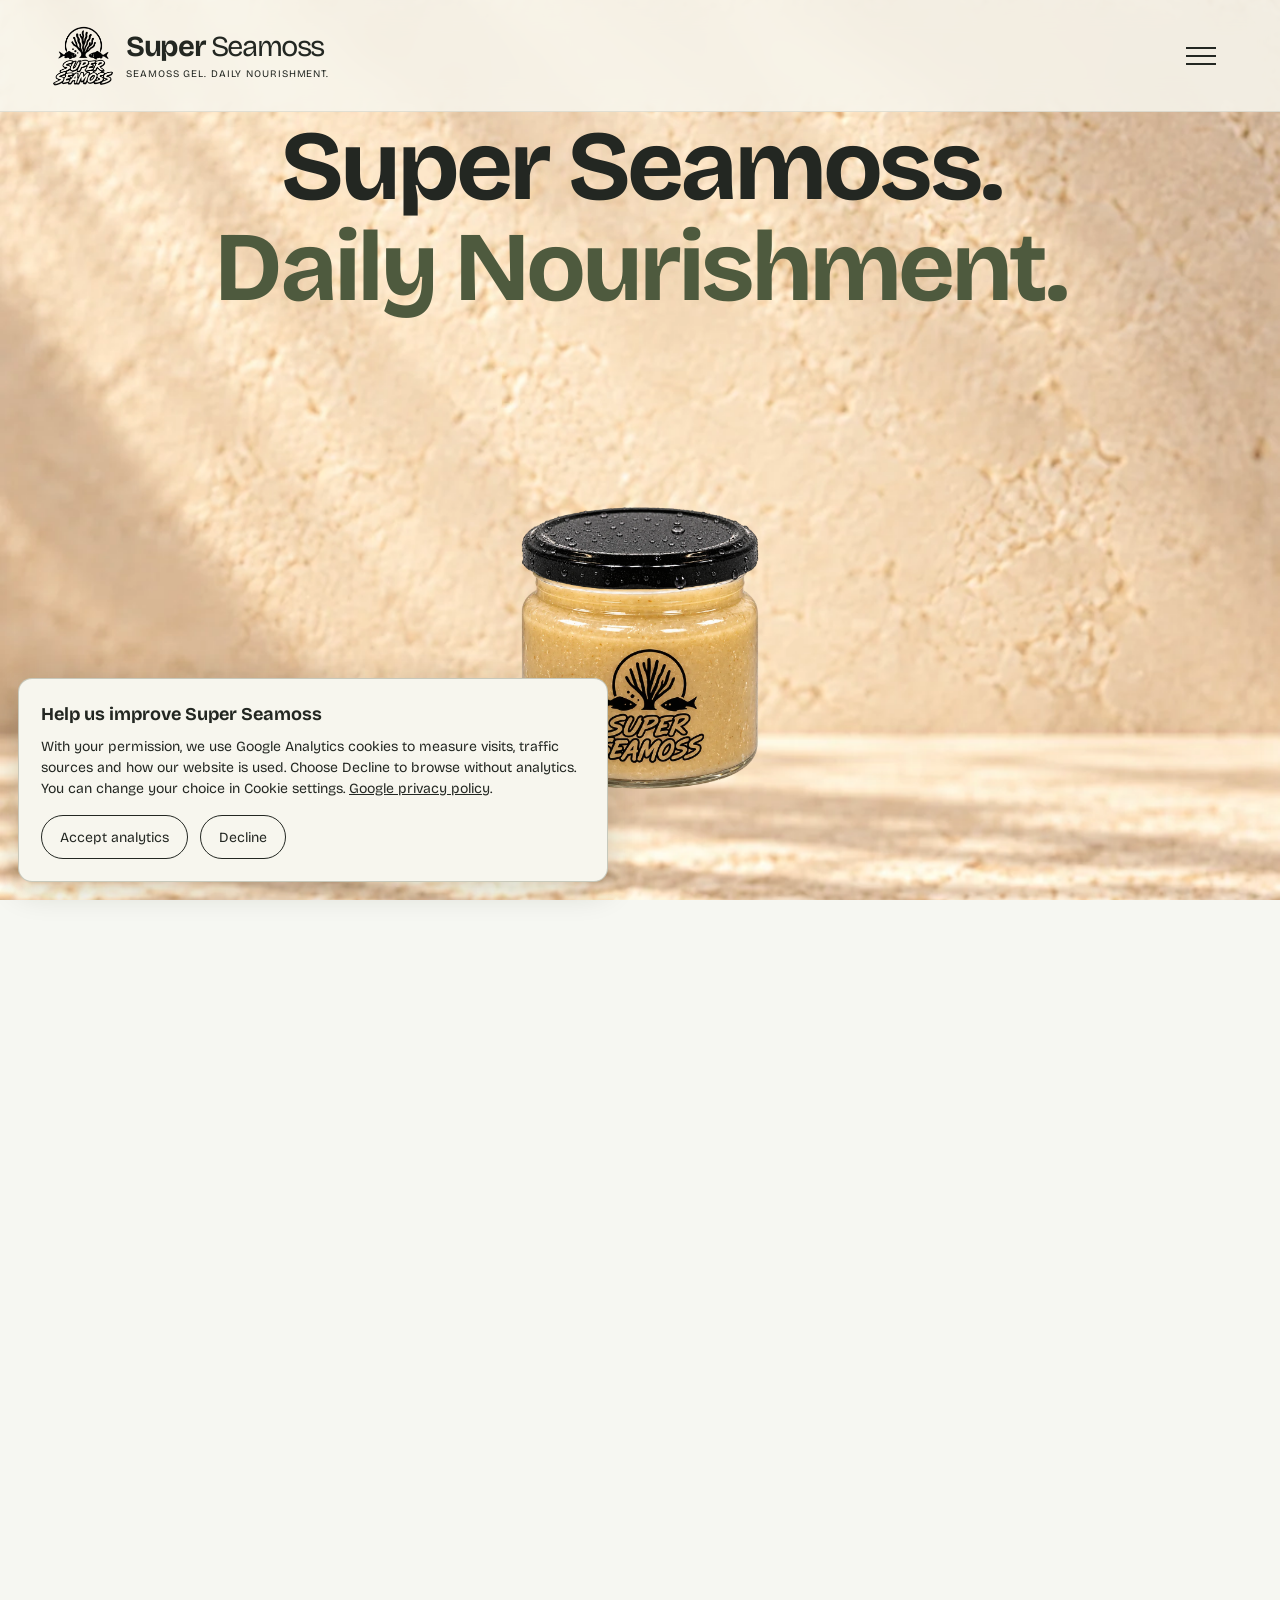
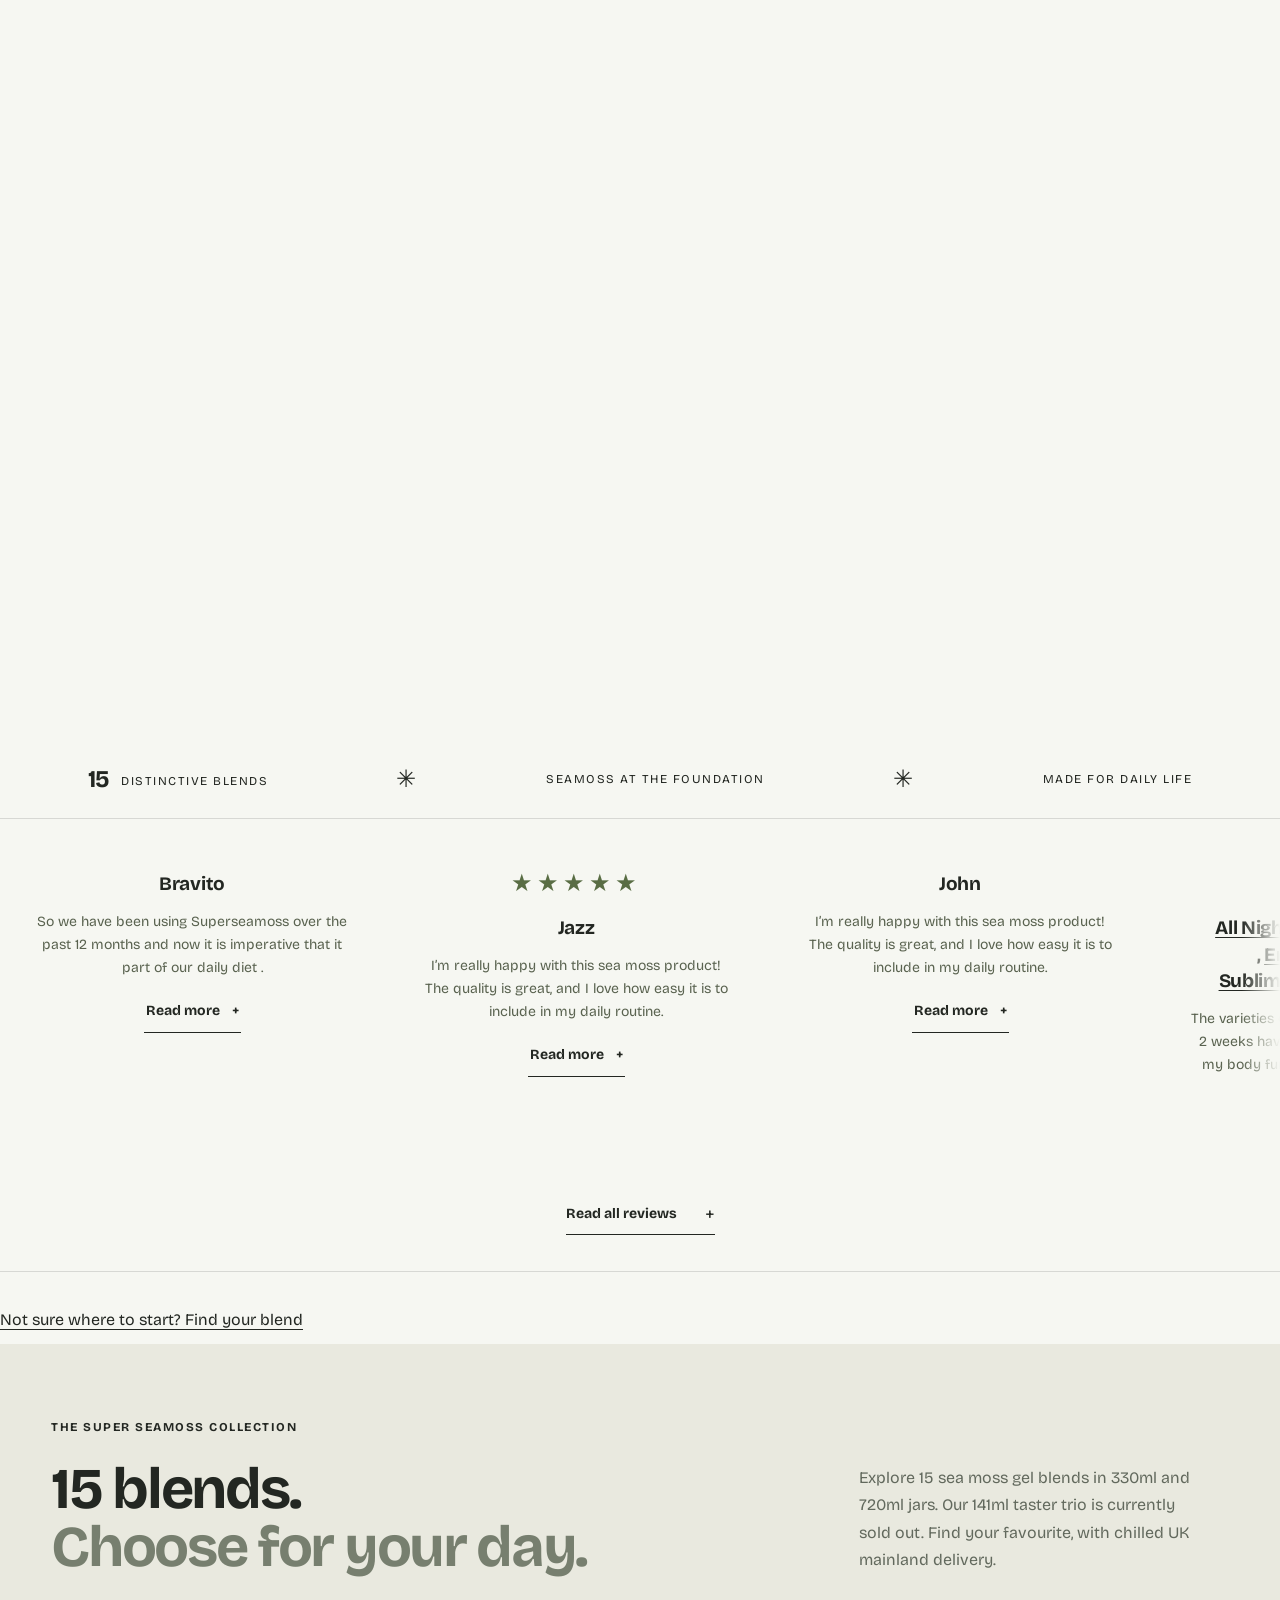
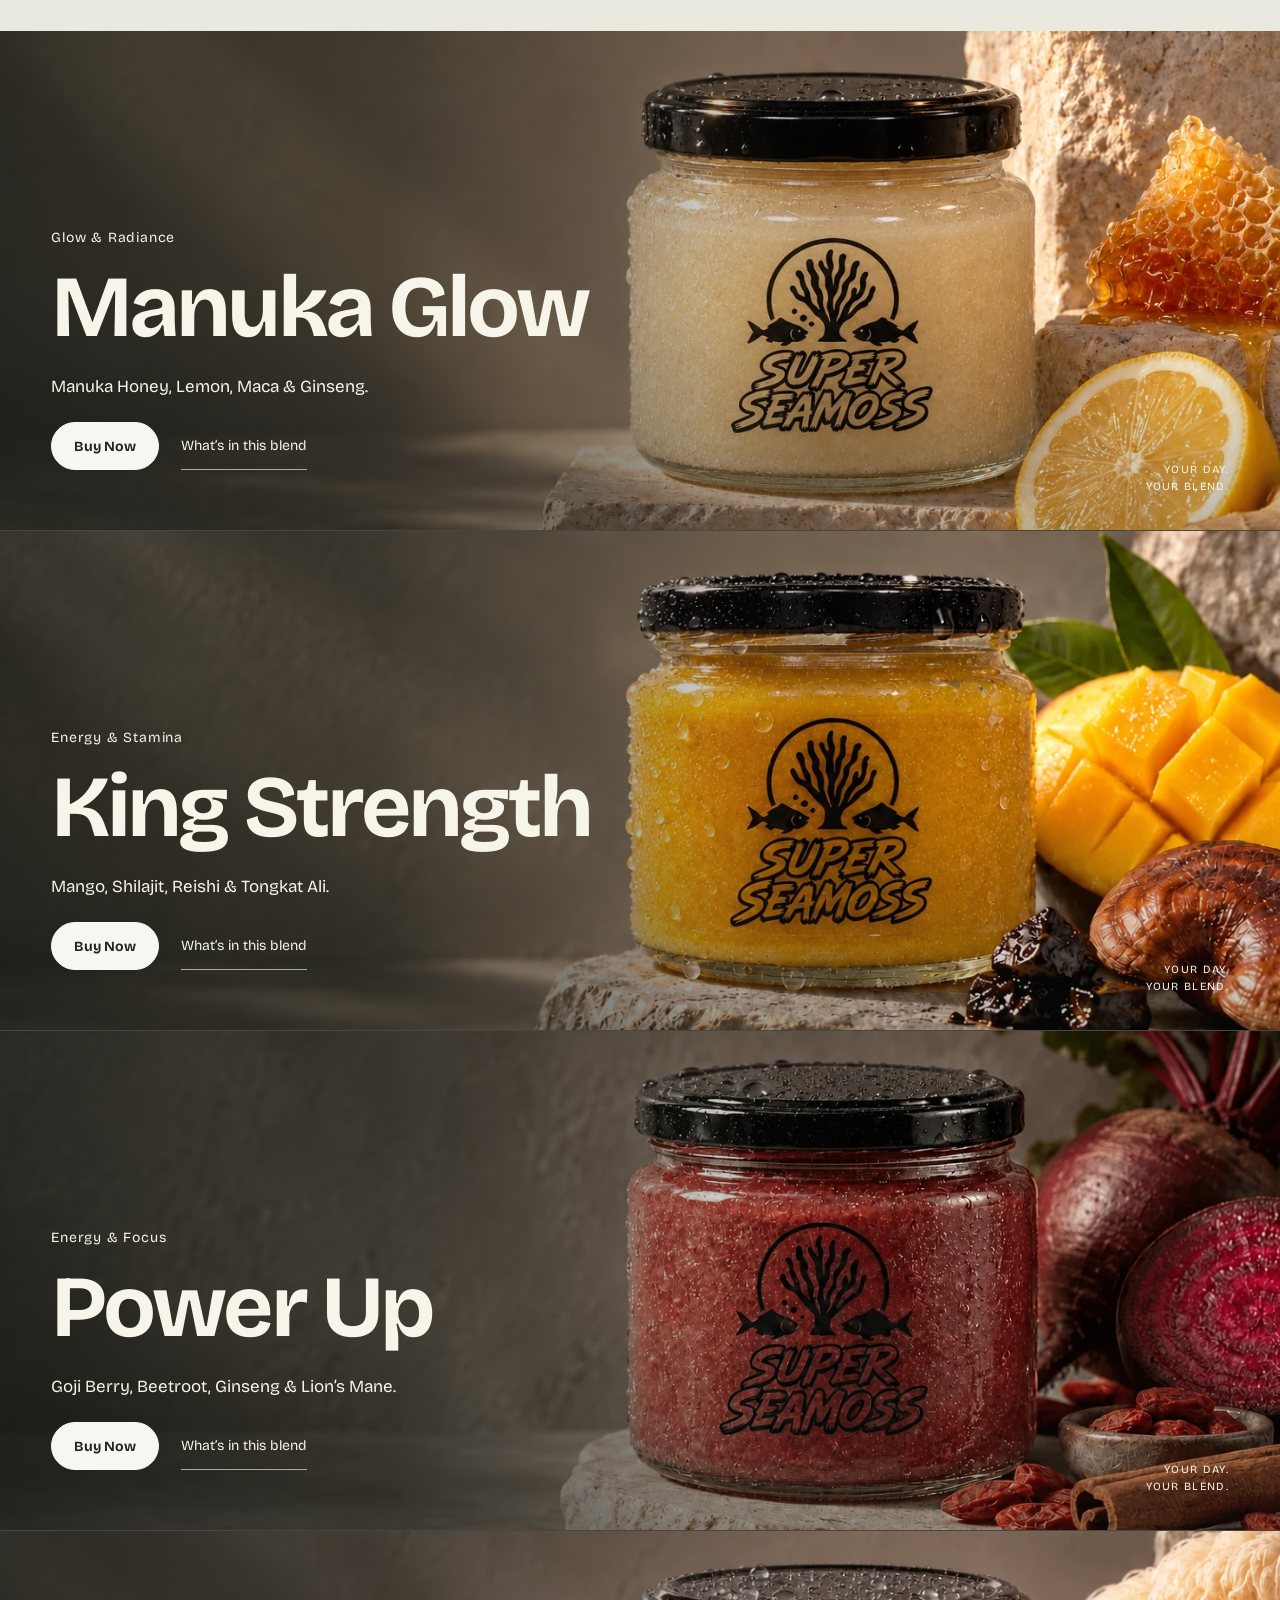
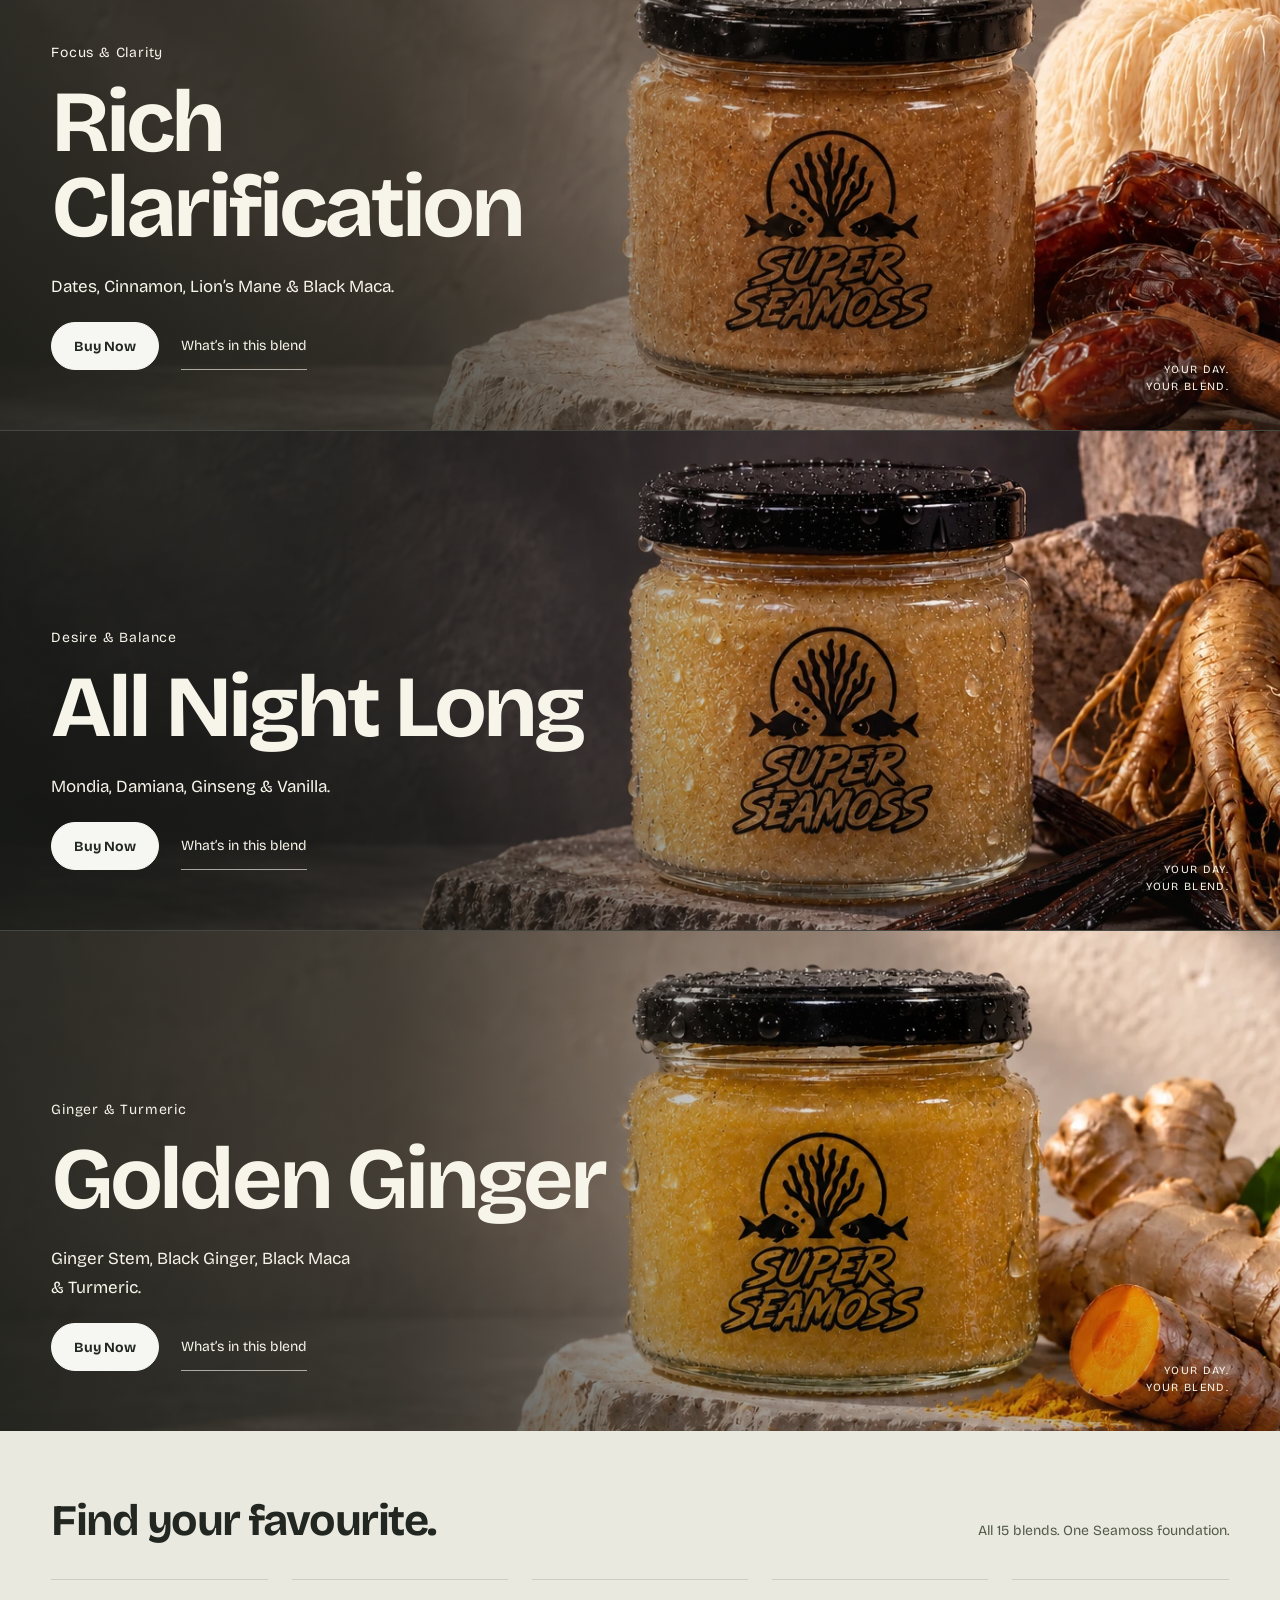
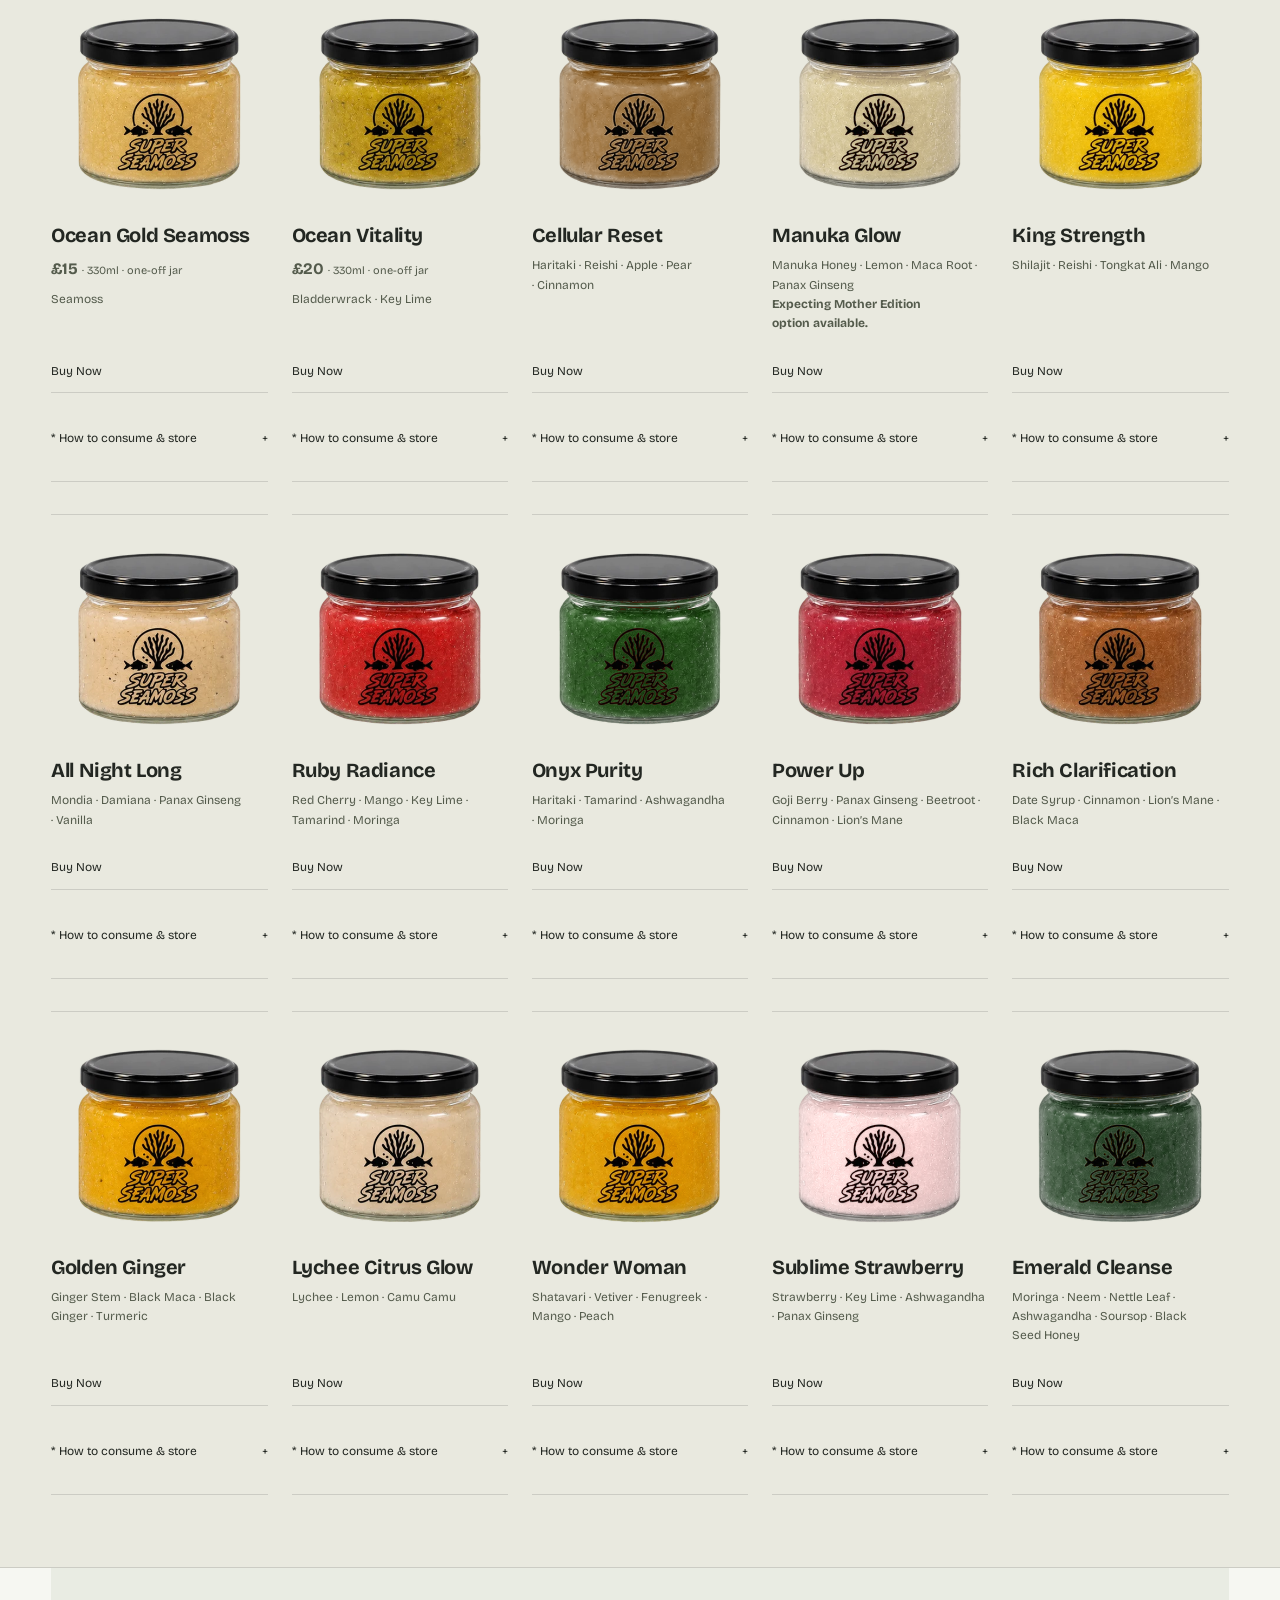
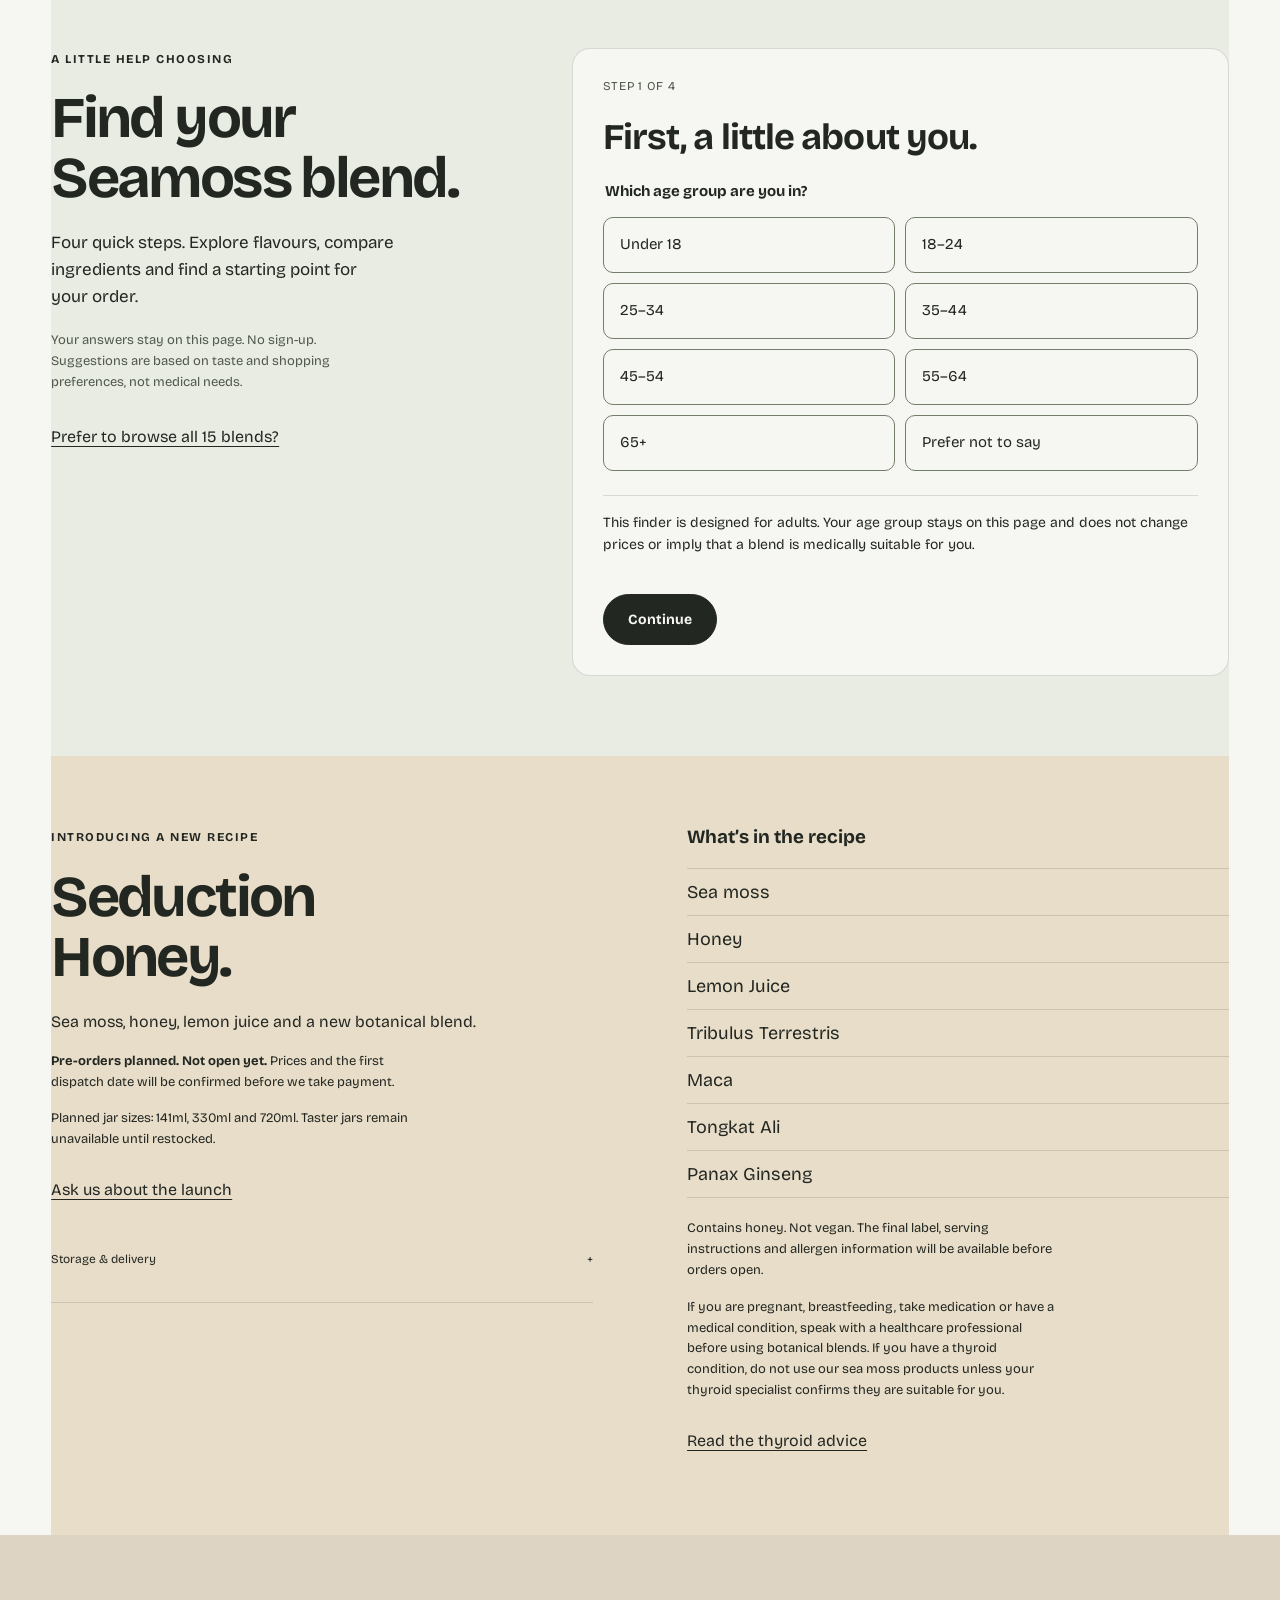
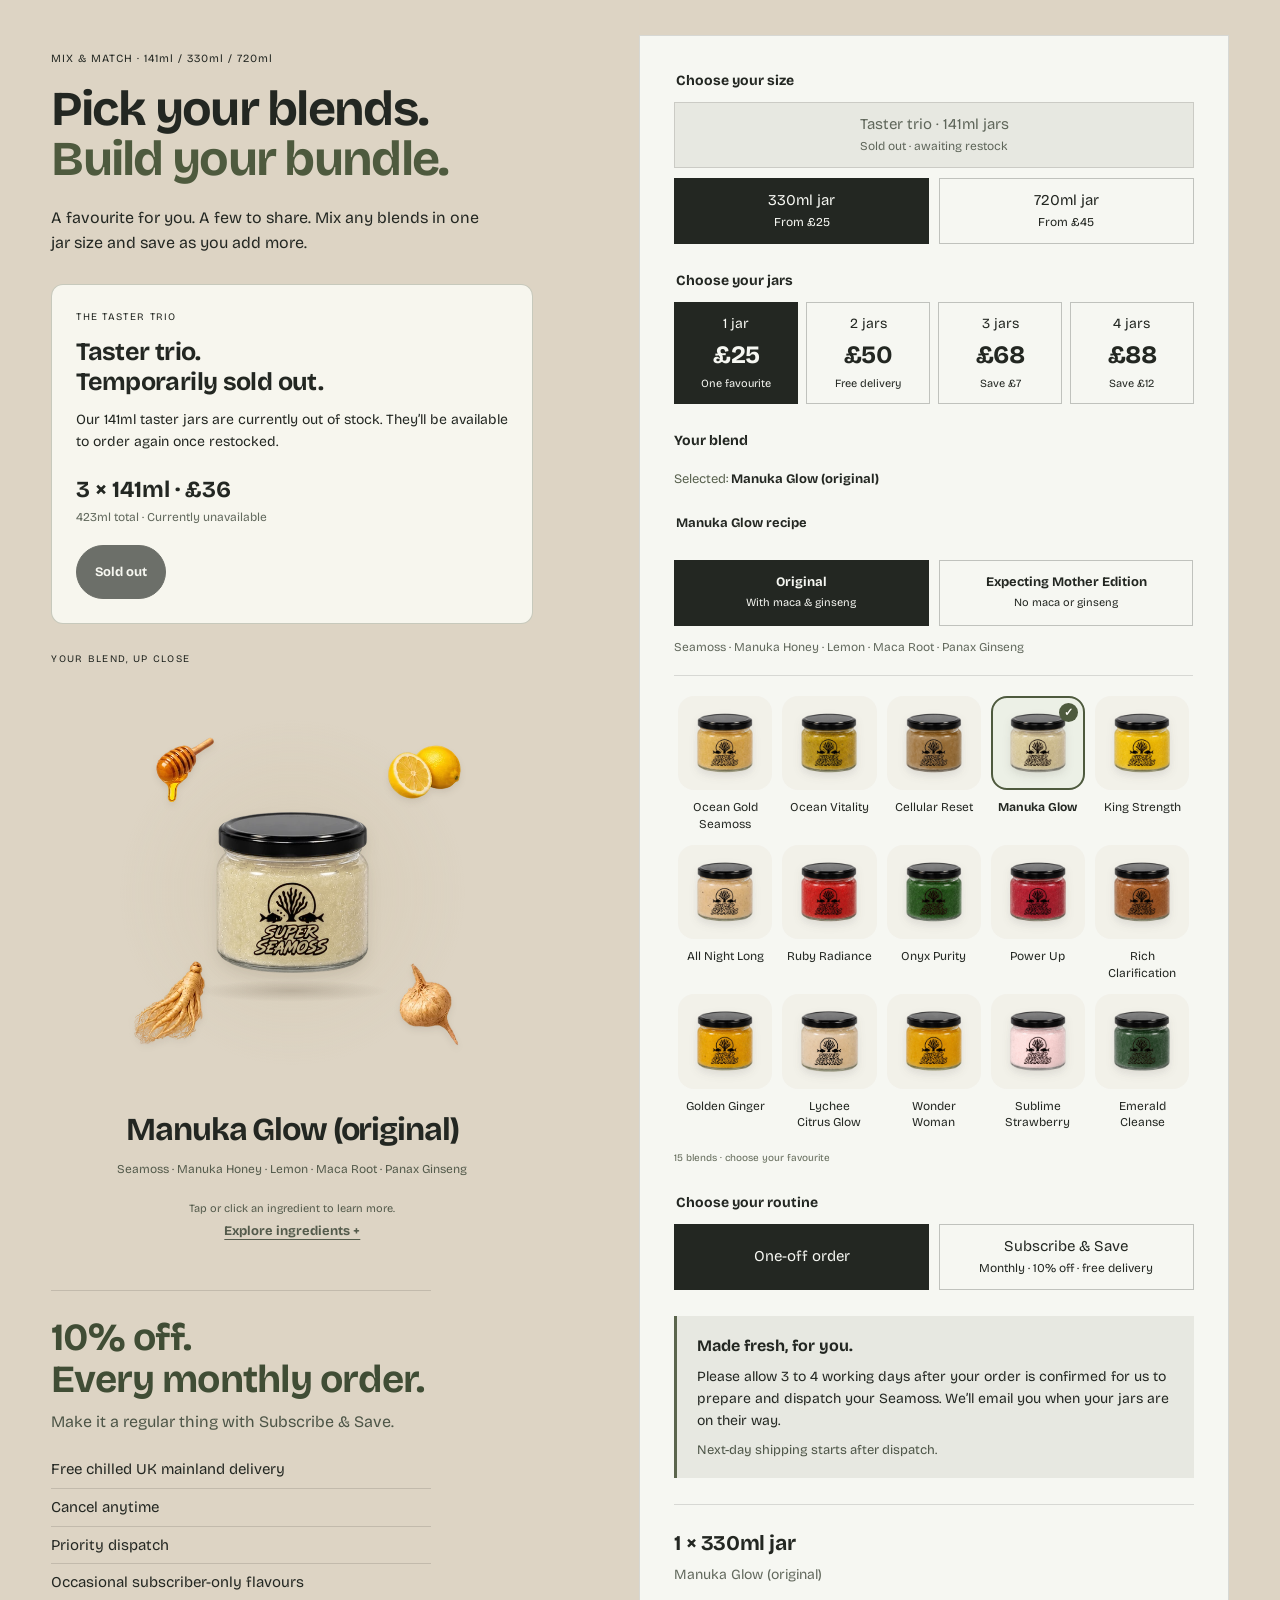
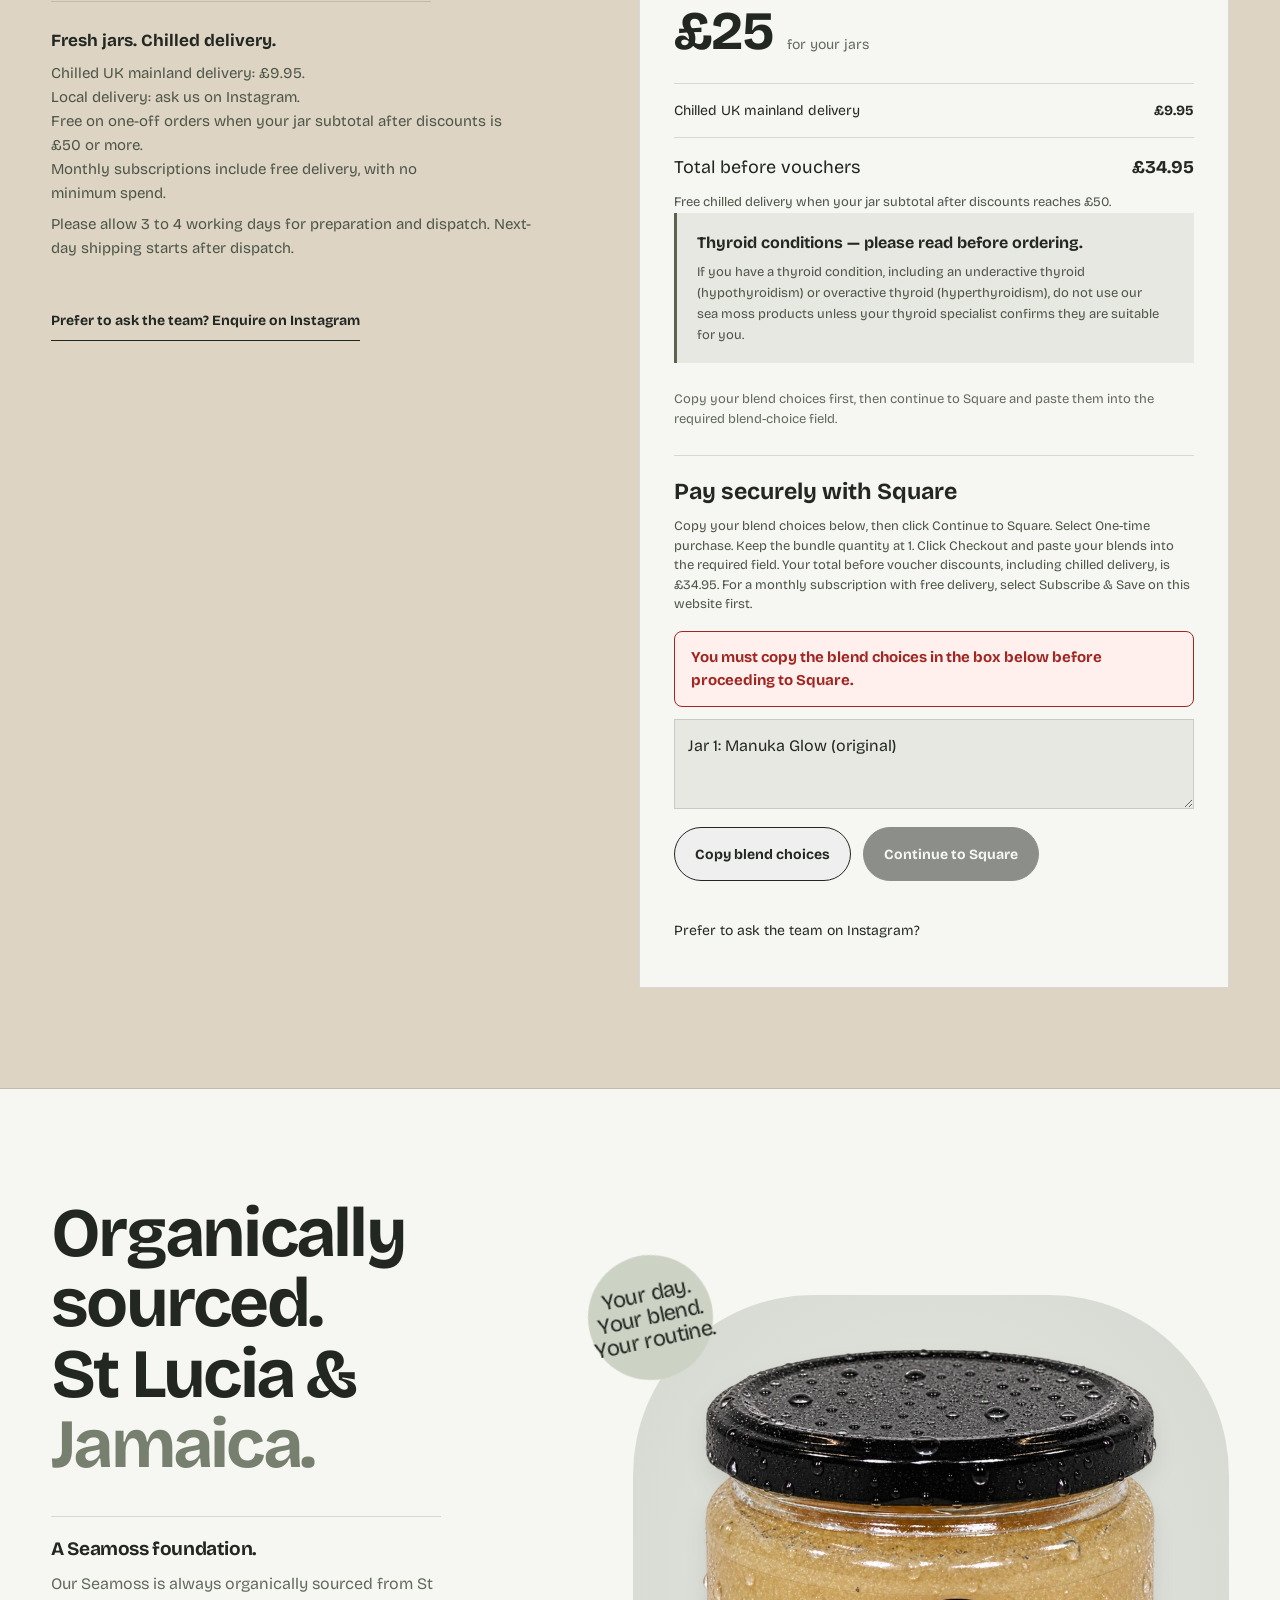
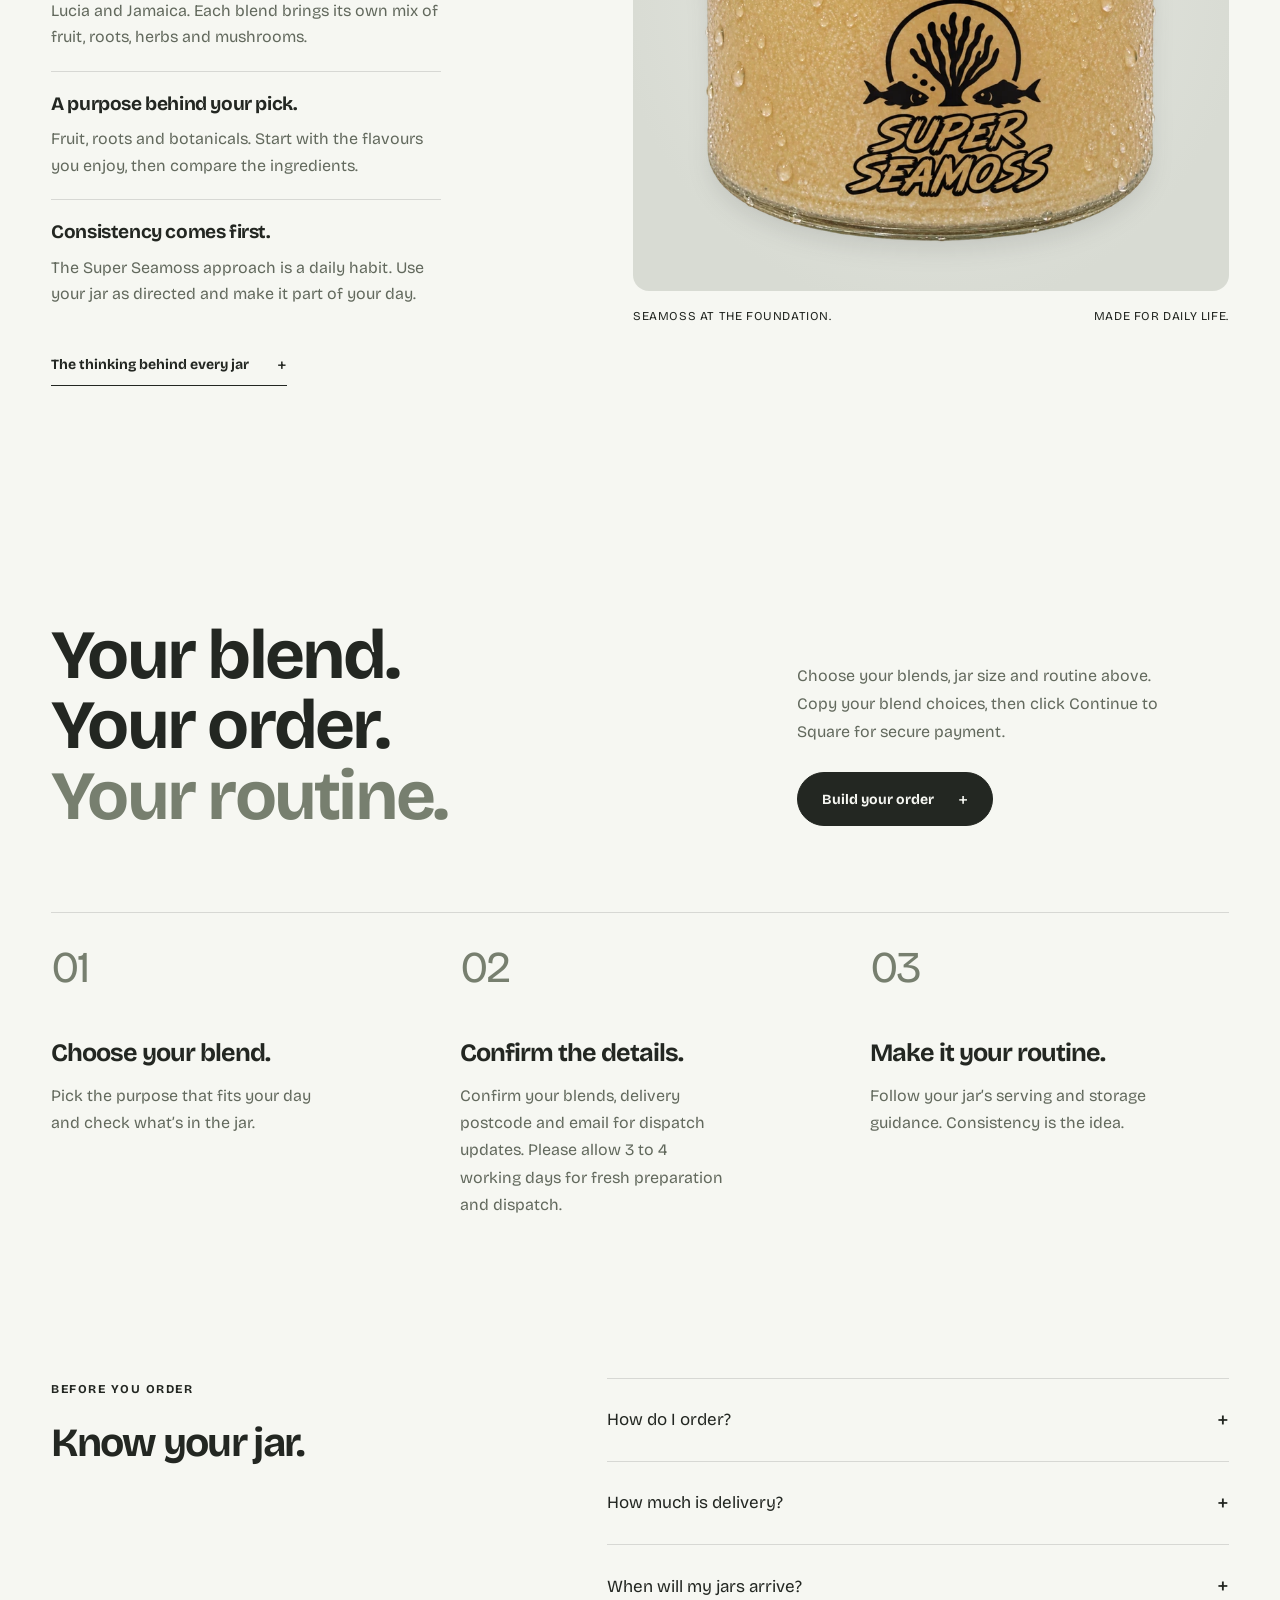
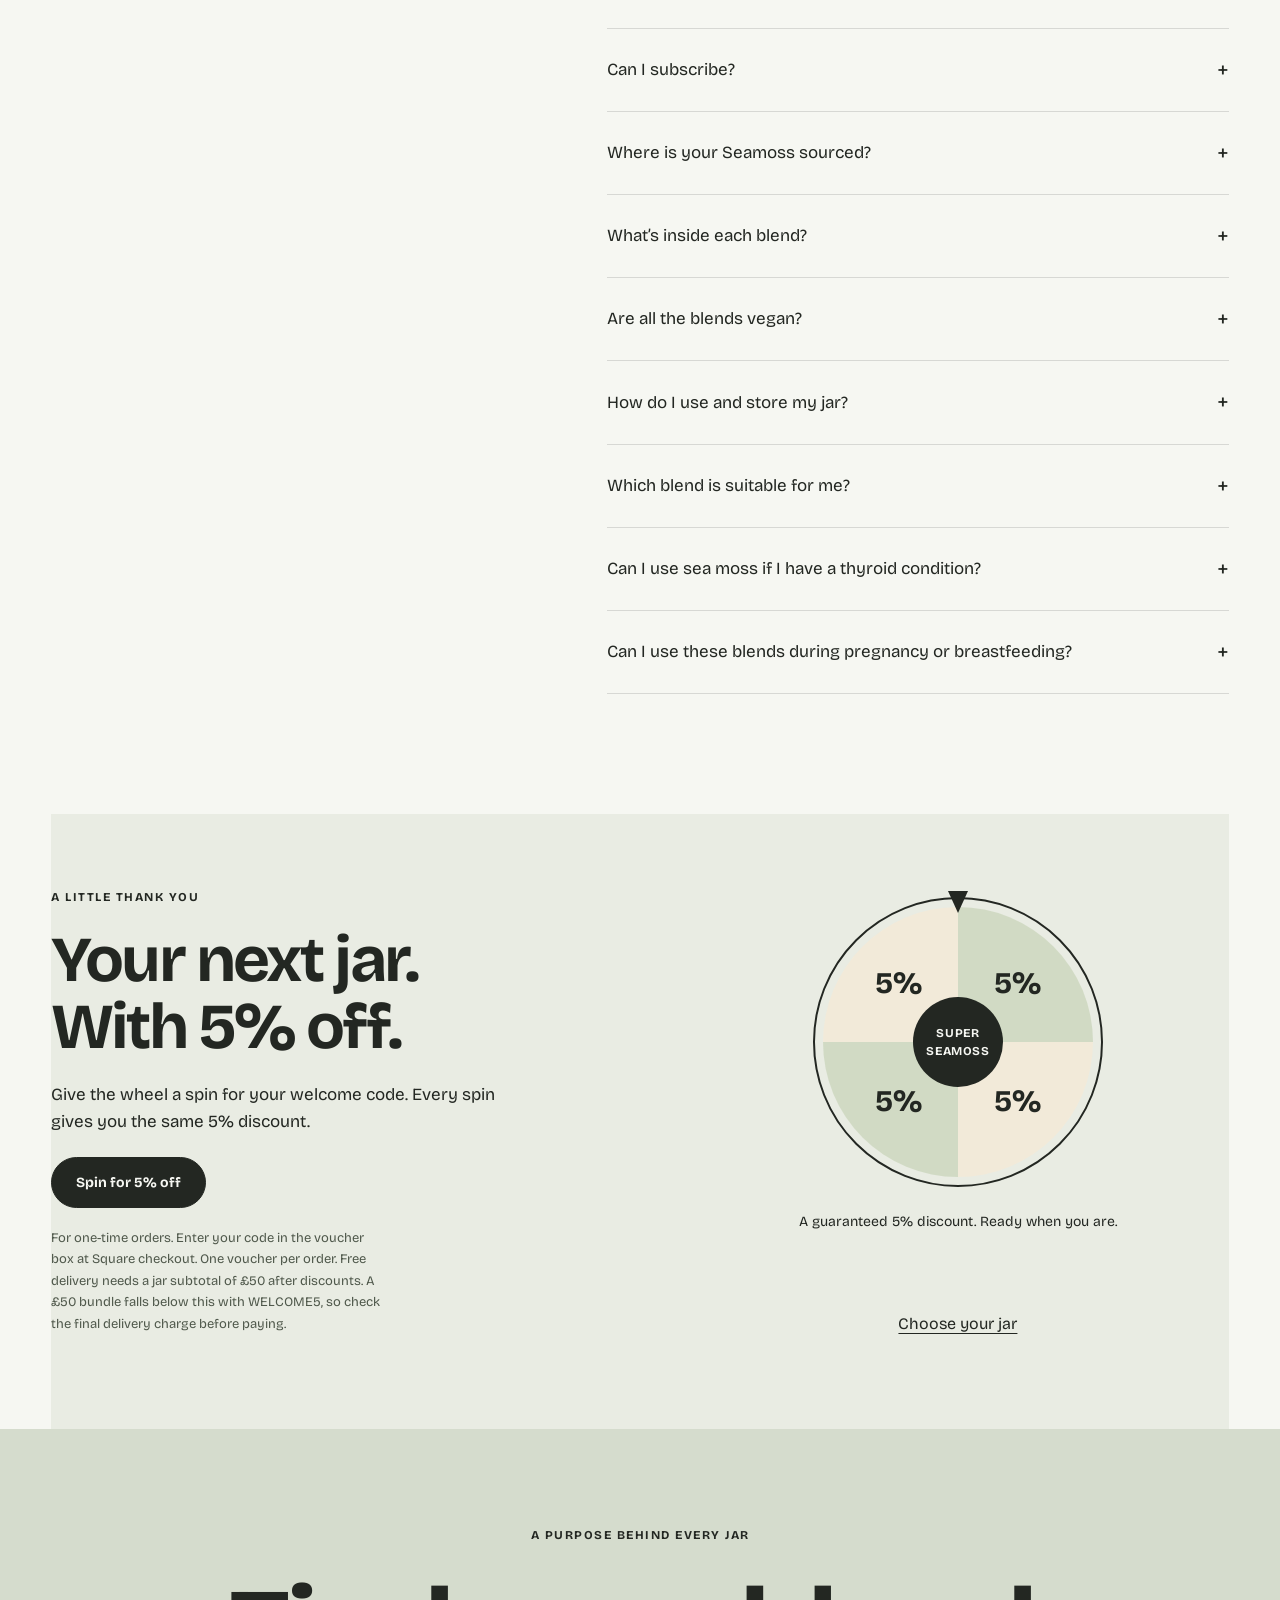
==== commit 9b43be1f: "Add tested 5% welcome offer with accessible wheel and delivery terms" ====
--- a/index.html
+++ b/index.html
@@ -41,7 +41,7 @@
   document.dispatchEvent(new Event('seamoss:load-timeout'));
 }, 3000);
 </script>
-<script src="loading.js?v=idle-reveal1" fetchpriority="high" defer></script><script src="site.js?v=fullscreen-navigation1" defer></script><script src="jar-scroll.js?v=elapsed-float1" fetchpriority="high" defer></script><script src="hero-scroll-limit.js?v=navigation1" fetchpriority="high" defer></script><script type="module" src="order-options.js?v=blend-finder1"></script>
+<script src="loading.js?v=idle-reveal1" fetchpriority="high" defer></script><script src="site.js?v=fullscreen-navigation1" defer></script><script src="jar-scroll.js?v=elapsed-float1" fetchpriority="high" defer></script><script src="hero-scroll-limit.js?v=navigation1" fetchpriority="high" defer></script><script type="module" src="order-options.js?v=welcome1"></script>
 <link rel="stylesheet" href="blend-preview.css?v=ingredient-guide1">
 <link rel="stylesheet" href="blend-picker.css?v=manuka-recipes1">
 <link rel="stylesheet" href="blend-finder.css?v=owner2">
@@ -200,6 +200,8 @@
   ]
 }
 </script>
+<link rel="stylesheet" href="welcome-offer.css?v=1">
+<script src="welcome-offer.js?v=1" defer></script>
 </head>
 <body>
 <!-- Client gel colour corrections preserve neutral lid pixels, highlights and black logos. -->
@@ -374,7 +376,7 @@
 <div class="blend-preview-actions"><div class="blend-preview-tabs" role="group" aria-label="Preview a jar in your bundle"></div></div>
 </figure>
 <div class="order-intro-note order-subscribe-offer"><h3>10% off.<br>Every monthly order.</h3><p>Make it a regular thing with Subscribe &amp; Save.</p><ul><li>Free chilled UK mainland delivery</li><li>Cancel anytime</li><li>Priority dispatch</li><li>Occasional subscriber-only flavours</li></ul></div>
-<div class="order-delivery-note"><strong>Fresh jars. Chilled delivery.</strong><p>Chilled UK mainland delivery: £9.95.<br>Local delivery: ask us on Instagram.<br>Free on one-off orders when your jar subtotal is £50 or more.<br>Monthly subscriptions include free delivery, with no minimum spend.</p><p>Please allow 3 to 4 working days for preparation and dispatch. Next-day shipping starts after dispatch.</p></div>
+<div class="order-delivery-note"><strong>Fresh jars. Chilled delivery.</strong><p>Chilled UK mainland delivery: £9.95.<br>Local delivery: ask us on Instagram.<br>Free on one-off orders when your jar subtotal after discounts is £50 or more.<br>Monthly subscriptions include free delivery, with no minimum spend.</p><p>Please allow 3 to 4 working days for preparation and dispatch. Next-day shipping starts after dispatch.</p></div>
 <a class="text-link" href="https://www.instagram.com/super.seamoss/" target="_blank" rel="noopener">Prefer to ask the team? Enquire on Instagram</a>
 </div>
 <form class="order-planner" aria-label="Build your mix and match order" aria-describedby="order-preview-note">
@@ -396,7 +398,7 @@
 </div>
 <fieldset class="order-choice order-purchase"><legend>Choose your routine</legend><div class="order-choice-row"><label><input type="radio" name="purchase-type" value="one-off" checked><span>One-off order</span></label><label><input type="radio" name="purchase-type" value="subscription"><span>Subscribe &amp; Save<small>Monthly · 10% off · free delivery</small></span></label></div></fieldset>
 <aside class="order-preparation-note" aria-label="Fresh preparation and dispatch"><strong>Made fresh, for you.</strong><p>Please allow 3 to 4 working days after your order is confirmed for us to prepare and dispatch your Seamoss. We’ll email you when your jars are on their way.</p><p>Next-day shipping starts after dispatch.</p></aside>
-<div class="order-summary" aria-live="polite" aria-atomic="true"><p id="order-selection">1 × 330ml jar</p><p id="order-blend-summary">Manuka Glow</p><div class="order-price"><s id="order-regular-price" hidden></s><strong id="order-product-price">£25</strong><span id="order-price-unit">for your jars</span></div><p class="order-price-note" id="order-bundle-saving" hidden></p><p class="order-price-note" id="order-subscription-saving" hidden></p><div class="order-totals"><p><span id="order-delivery-label">Chilled UK mainland delivery</span><strong id="order-delivery-price">£9.95</strong></p><p class="order-total"><span id="order-total-label">Order total</span><strong id="order-total-price">£34.95</strong></p></div><p class="order-shipping-note" id="order-shipping-note">Free chilled delivery when your jar subtotal reaches £50.</p><p id="order-schedule" hidden>Billed and dispatched monthly. Cancel anytime. Your separate monthly Square checkout includes free delivery, with no minimum spend.</p></div>
+<div class="order-summary" aria-live="polite" aria-atomic="true"><p id="order-selection">1 × 330ml jar</p><p id="order-blend-summary">Manuka Glow</p><div class="order-price"><s id="order-regular-price" hidden></s><strong id="order-product-price">£25</strong><span id="order-price-unit">for your jars</span></div><p class="order-price-note" id="order-bundle-saving" hidden></p><p class="order-price-note" id="order-subscription-saving" hidden></p><div class="order-totals"><p><span id="order-delivery-label">Chilled UK mainland delivery</span><strong id="order-delivery-price">£9.95</strong></p><p class="order-total"><span id="order-total-label">Total before vouchers</span><strong id="order-total-price">£34.95</strong></p></div><p class="order-shipping-note" id="order-shipping-note">Free chilled delivery when your jar subtotal after discounts reaches £50.</p><p id="order-schedule" hidden>Billed and dispatched monthly. Cancel anytime. Your separate monthly Square checkout includes free delivery, with no minimum spend.</p></div>
 <aside class="order-preparation-note" aria-label="Thyroid safety advice"><strong>Thyroid conditions — please read before ordering.</strong><p>If you have a thyroid condition, including an underactive thyroid (hypothyroidism) or overactive thyroid (hyperthyroidism), do not use our sea moss products unless your thyroid specialist confirms they are suitable for you.</p></aside>
 <p id="order-preview-note">Choose your jars, then pay securely in Square. Enable JavaScript to use the order builder, or contact the team on Instagram.</p>
 <details class="order-enquiry-fallback"><summary>Prefer to ask the team on Instagram?</summary><div class="order-enquiry"><label for="order-enquiry-text">Your enquiry</label><textarea id="order-enquiry-text" rows="5" readonly>Hi Super Seamoss, I’d like one 330ml Manuka Glow jar. Jars: £25. Chilled UK mainland delivery: £9.95. Total: £34.95. I understand preparation and dispatch take 3 to 4 working days after my order is confirmed. Please confirm availability, delivery and how to provide my email for the dispatch update.</textarea><div class="order-actions"><button class="button order-copy" type="button">Copy enquiry</button><a class="button button-dark" href="https://www.instagram.com/super.seamoss/" target="_blank" rel="noopener">Open Instagram</a></div><p class="order-copy-status" role="status">Copy your choices, then send them to the team on Instagram.</p></div></details>
@@ -426,9 +428,13 @@
 <details id="thyroid-advice"><summary>Can I use sea moss if I have a thyroid condition?<b aria-hidden="true">+</b></summary><p>If you have a thyroid condition, including an underactive thyroid (hypothyroidism) or overactive thyroid (hyperthyroidism), do not use our sea moss products unless your thyroid specialist confirms they are suitable for you. Sea moss contains iodine, which can affect thyroid function. This advice also applies if you have been told you have diffuse thyroid disease or take thyroid medication. Ask your thyroid specialist before use.</p><p><a href="https://www.btf-thyroid.org/faqs/is-iodine-important-for-thyroid-health" target="_blank" rel="noopener">Read the British Thyroid Foundation’s iodine guidance</a></p></details>
 <details><summary>Can I use these blends during pregnancy or breastfeeding?<b aria-hidden="true">+</b></summary><p>Manuka Glow (Expecting Mother Edition) is the only blend we offer for expectant mothers. It contains Seamoss, Manuka honey and lemon, with no maca or ginseng. This is a separate recipe from our original Manuka Glow. Check the full ingredients with your GP, midwife or pharmacist before use to confirm it is suitable for you, especially if you are unsure. If you are breastfeeding, ask your GP, midwife or pharmacist before using any blend. Avoid blends containing ashwagandha during pregnancy or breastfeeding.</p></details>
 </div></section>
+<section class="welcome-offer section-wrap" id="welcome-offer" aria-labelledby="welcome-offer-heading">
+<div class="welcome-offer-copy"><span class="tiny-label">A LITTLE THANK YOU</span><h2 id="welcome-offer-heading">Your next jar.<br>With 5% off.</h2><p>Give the wheel a spin for your welcome code. Every spin gives you the same 5% discount.</p><button class="button button-dark" type="button" data-welcome-spin hidden>Spin for 5% off</button><p class="welcome-offer-terms">For one-time orders. Enter your code in the voucher box at Square checkout. One voucher per order. Free delivery needs a jar subtotal of £50 after discounts. A £50 bundle falls below this with WELCOME5, so check the final delivery charge before paying.</p></div>
+<div class="welcome-wheel-wrap"><div class="welcome-wheel" aria-hidden="true"><div class="welcome-wheel-disc"><span>5%</span><span>5%</span><span>5%</span><span>5%</span></div><div class="welcome-wheel-hub">SUPER<br>SEAMOSS</div></div><div class="welcome-reward" aria-live="polite" aria-atomic="true"><p>Your 5% code</p><strong>WELCOME5</strong><p>Use it at checkout.</p></div><a class="welcome-shop-link" href="#order-options">Choose your jar</a></div>
+</section>
 <section class="final-cta" id="contact"><div class="section-wrap"><span class="tiny-label reveal">A PURPOSE BEHIND EVERY JAR</span><h2 class="reveal">Find your blend.<br><span>Build your routine.</span></h2><a class="button button-dark reveal" href="#order-options">Build your order <span aria-hidden="true">+</span></a><a class="contact-link" href="#collection">Explore all 15 blends</a></div></section>
 </main>
-<footer class="site-footer section-wrap"><div class="footer-top"><a href="#top" class="brand" aria-label="Super Seamoss, back to top"><img src="assets/logo-mark.webp" alt="Super Seamoss original logo" width="65" height="65" loading="lazy" decoding="async"><span>Super <span class="brand-word">Seamoss</span><small>SEAMOSS GEL. DAILY NOURISHMENT.</small></span></a><p>Seamoss at the foundation.<br>Your routine, your blend.</p><a href="#top" class="text-link">Back to the top <span aria-hidden="true">+</span></a></div><div class="footer-bottom"><span>© 2026 Super Seamoss</span><a href="/reviews/">Reviews</a><button type="button" data-analytics-settings>Cookie settings</button><a href="https://www.instagram.com/super.seamoss/" target="_blank" rel="noopener">Instagram</a><a href="mailto:info@superseamoss.co.uk">Contact us</a></div></footer>
+<footer class="site-footer section-wrap"><div class="footer-top"><a href="#top" class="brand" aria-label="Super Seamoss, back to top"><img src="assets/logo-mark.webp" alt="Super Seamoss original logo" width="65" height="65" loading="lazy" decoding="async"><span>Super <span class="brand-word">Seamoss</span><small>SEAMOSS GEL. DAILY NOURISHMENT.</small></span></a><p>Seamoss at the foundation.<br>Your routine, your blend.</p><a href="#top" class="text-link">Back to the top <span aria-hidden="true">+</span></a></div><div class="footer-bottom"><span>© 2026 Super Seamoss</span><a href="/reviews/">Reviews</a><a href="#welcome-offer">5% welcome offer</a><button type="button" data-analytics-settings>Cookie settings</button><a href="https://www.instagram.com/super.seamoss/" target="_blank" rel="noopener">Instagram</a><a href="mailto:info@superseamoss.co.uk">Contact us</a></div></footer>
 <dialog class="review-dialog" aria-labelledby="review-dialog-title"><button class="review-dialog-close" data-review-close type="button" autofocus aria-label="Close full review">Close <span aria-hidden="true">×</span></button><h2 id="review-dialog-title">Jenna the PT</h2><blockquote class="review-dialog-text"></blockquote><button class="review-read-more" data-review-close type="button">Close review <span aria-hidden="true">×</span></button></dialog>
 <dialog class="product-dialog" aria-labelledby="product-dialog-title"><button class="close-button" aria-label="Close blend details">Close</button><div class="product-dialog-grid"><div class="product-dialog-art"><img id="product-dialog-image" alt="" width="1536" height="1024"></div><div class="product-dialog-copy"><p class="eyebrow">The Super Seamoss collection</p><h2 id="product-dialog-title"></h2><p id="product-dialog-description"></p><a class="button" id="product-dialog-buy" href="#order-choices" data-order-blend="manuka-glow">Buy Now</a><h3 class="ingredient-label">Featured ingredients</h3><ul id="product-dialog-ingredients"></ul><p class="product-note" id="product-dialog-note" hidden></p><div id="product-dialog-recipes" hidden><p class="product-note">Our Expecting Mother Edition option is a three-ingredient recipe: Seamoss, Manuka honey and lemon, with no maca or ginseng.</p><a class="inline-link" href="#order-choices" data-order-blend="manuka-glow">Choose your Manuka Glow recipe <span aria-hidden="true">+</span></a></div><p class="product-note">If you have a thyroid condition, including an underactive thyroid (hypothyroidism) or overactive thyroid (hyperthyroidism), do not use our sea moss products unless your thyroid specialist confirms they are suitable for you.</p><p class="ingredient-footnote">Confirm the full ingredients and allergens with the team before ordering.</p><a class="inline-link" href="https://www.instagram.com/super.seamoss/" target="_blank" rel="noopener">Enquire on Instagram <span aria-hidden="true">+</span></a><a class="inline-link" id="product-dialog-source" target="_blank" rel="noopener">See the original post <span aria-hidden="true">+</span></a></div></div></dialog>
 <section class="analytics-consent" aria-label="Analytics cookie choices" hidden>
--- a/welcome-offer.css
+++ b/welcome-offer.css
@@ -0,0 +1,18 @@
+.welcome-offer{display:grid;grid-template-columns:1fr 1fr;align-items:center;gap:8%;padding-top:72px;padding-bottom:72px;background:#e9ece3;scroll-margin-top:32px}
+.welcome-offer [hidden]{display:none!important}
+.welcome-offer-copy h2{font-size:clamp(40px,5vw,76px);line-height:1.04;letter-spacing:-.045em;font-weight:550;margin:20px 0}
+.welcome-offer-copy>p{max-width:42ch;font-size:17px;line-height:1.6;margin:0 0 22px}
+.welcome-offer-copy .welcome-offer-terms{font-size:13px;color:#4f584b;line-height:1.65;margin-top:20px}
+.welcome-offer button{min-height:48px;white-space:normal}
+.welcome-offer button:disabled{cursor:default;opacity:.7}
+.welcome-offer button:active{transform:scale(.98)}
+.welcome-wheel-wrap{text-align:center;min-width:0}
+.welcome-wheel{position:relative;max-width:290px;aspect-ratio:1;margin:0 auto 24px;border:2px solid var(--ink);border-radius:50%;padding:8px}
+.welcome-wheel::after{content:"";position:absolute;top:-8px;left:calc(50% - 10px);border-left:10px solid transparent;border-right:10px solid transparent;border-top:22px solid var(--ink)}
+.welcome-wheel-disc{height:100%;border-radius:50%;position:relative;background:conic-gradient(#d1dac4 0 90deg,#f2ead9 90deg 180deg,#d1dac4 180deg 270deg,#f2ead9 270deg);transform:rotate(0deg)}
+.welcome-wheel-disc span{position:absolute;font-size:30px;font-weight:600;line-height:1;transform:translate(-50%,-50%)}
+.welcome-wheel-disc span:nth-child(1){left:72%;top:28%}.welcome-wheel-disc span:nth-child(2){left:72%;top:72%}.welcome-wheel-disc span:nth-child(3){left:28%;top:72%}.welcome-wheel-disc span:nth-child(4){left:28%;top:28%}
+.welcome-wheel-hub{position:absolute;top:50%;left:50%;transform:translate(-50%,-50%);display:grid;place-content:center;width:90px;height:90px;border-radius:50%;background:var(--ink);color:var(--paper);font-size:12px;line-height:1.5;letter-spacing:.05em;font-weight:600}
+.welcome-reward{min-height:91px}.welcome-reward p{font-size:14px;line-height:1.5;margin:0}.welcome-reward strong{display:block;font-size:30px;line-height:1.4;letter-spacing:.06em}.welcome-shop-link{display:inline-block;min-height:44px;padding:12px;text-decoration:underline;text-underline-offset:4px}
+@media(max-width:650px){.welcome-offer{grid-template-columns:1fr;gap:30px;padding-top:48px;padding-bottom:48px}.welcome-wheel{max-width:240px}.welcome-offer-copy h2{max-width:15ch}}
+@media(prefers-reduced-motion:reduce){.welcome-offer button:active{transform:none}}
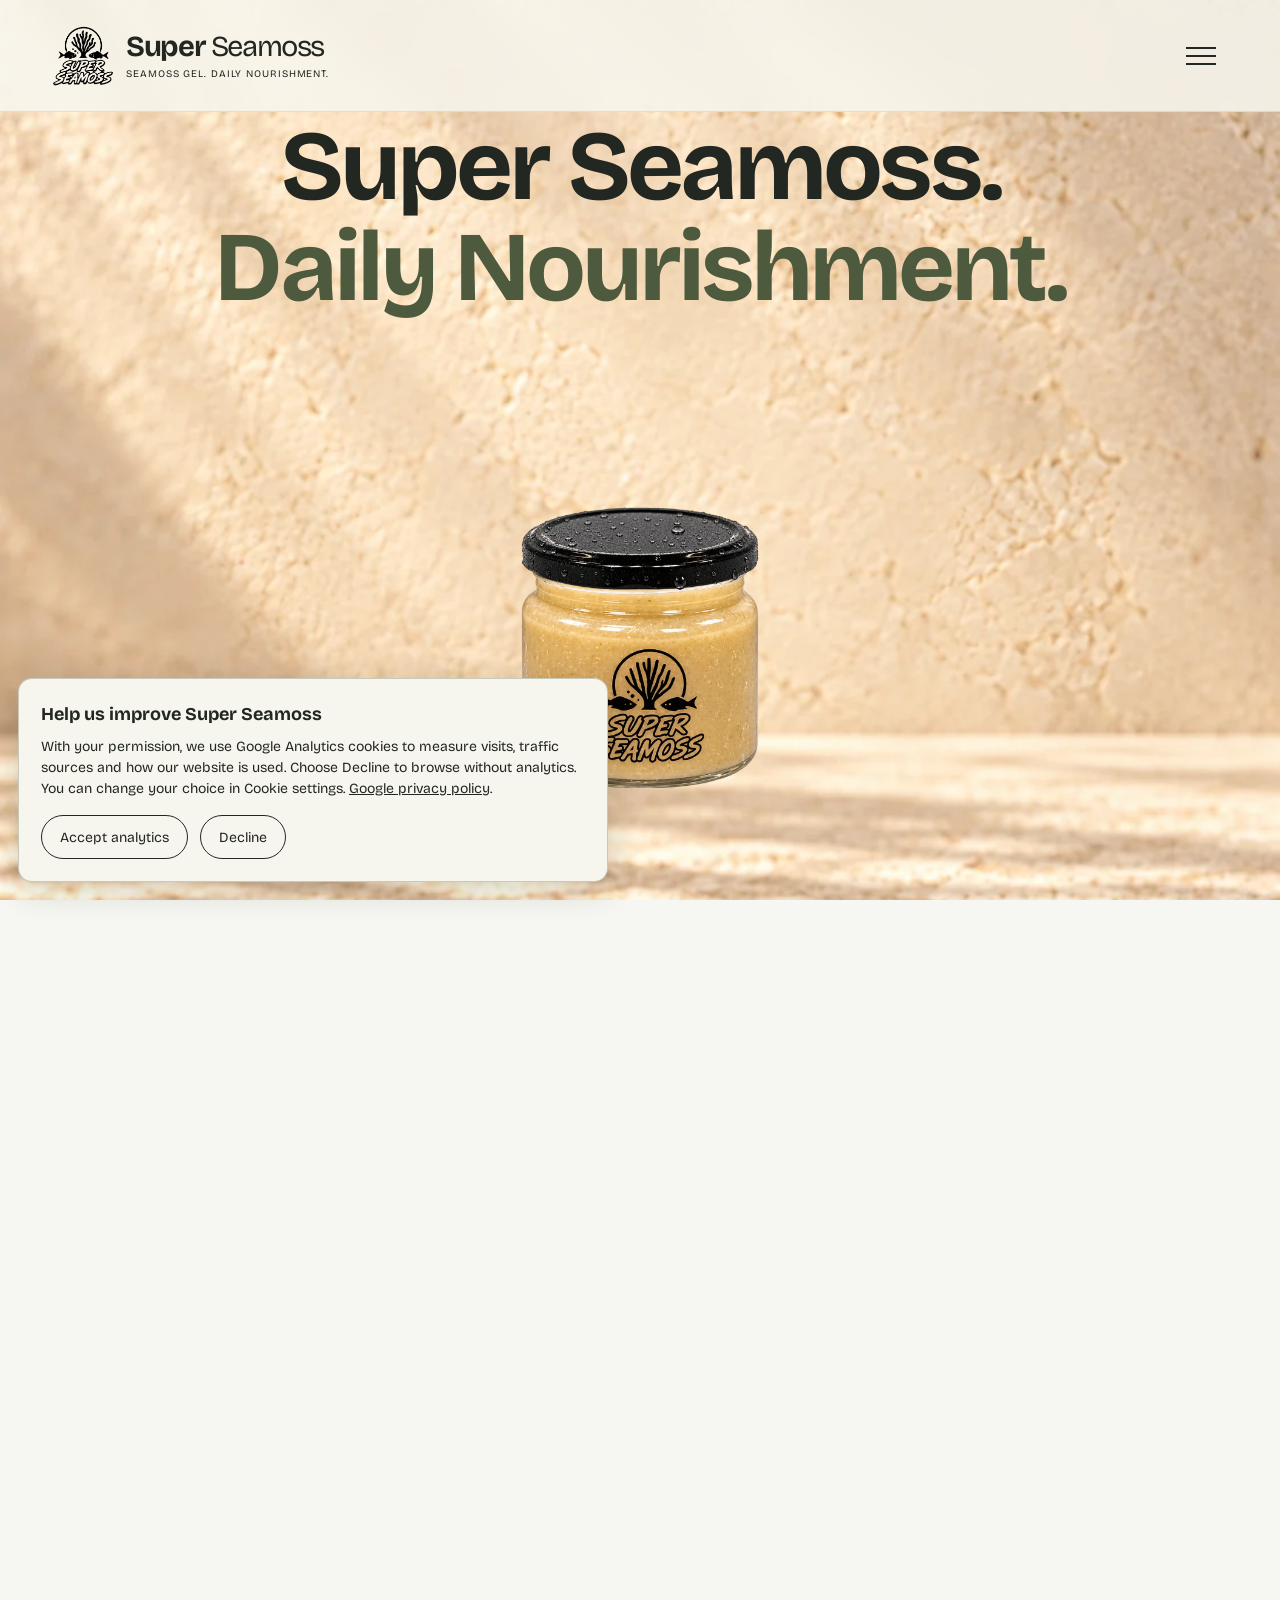
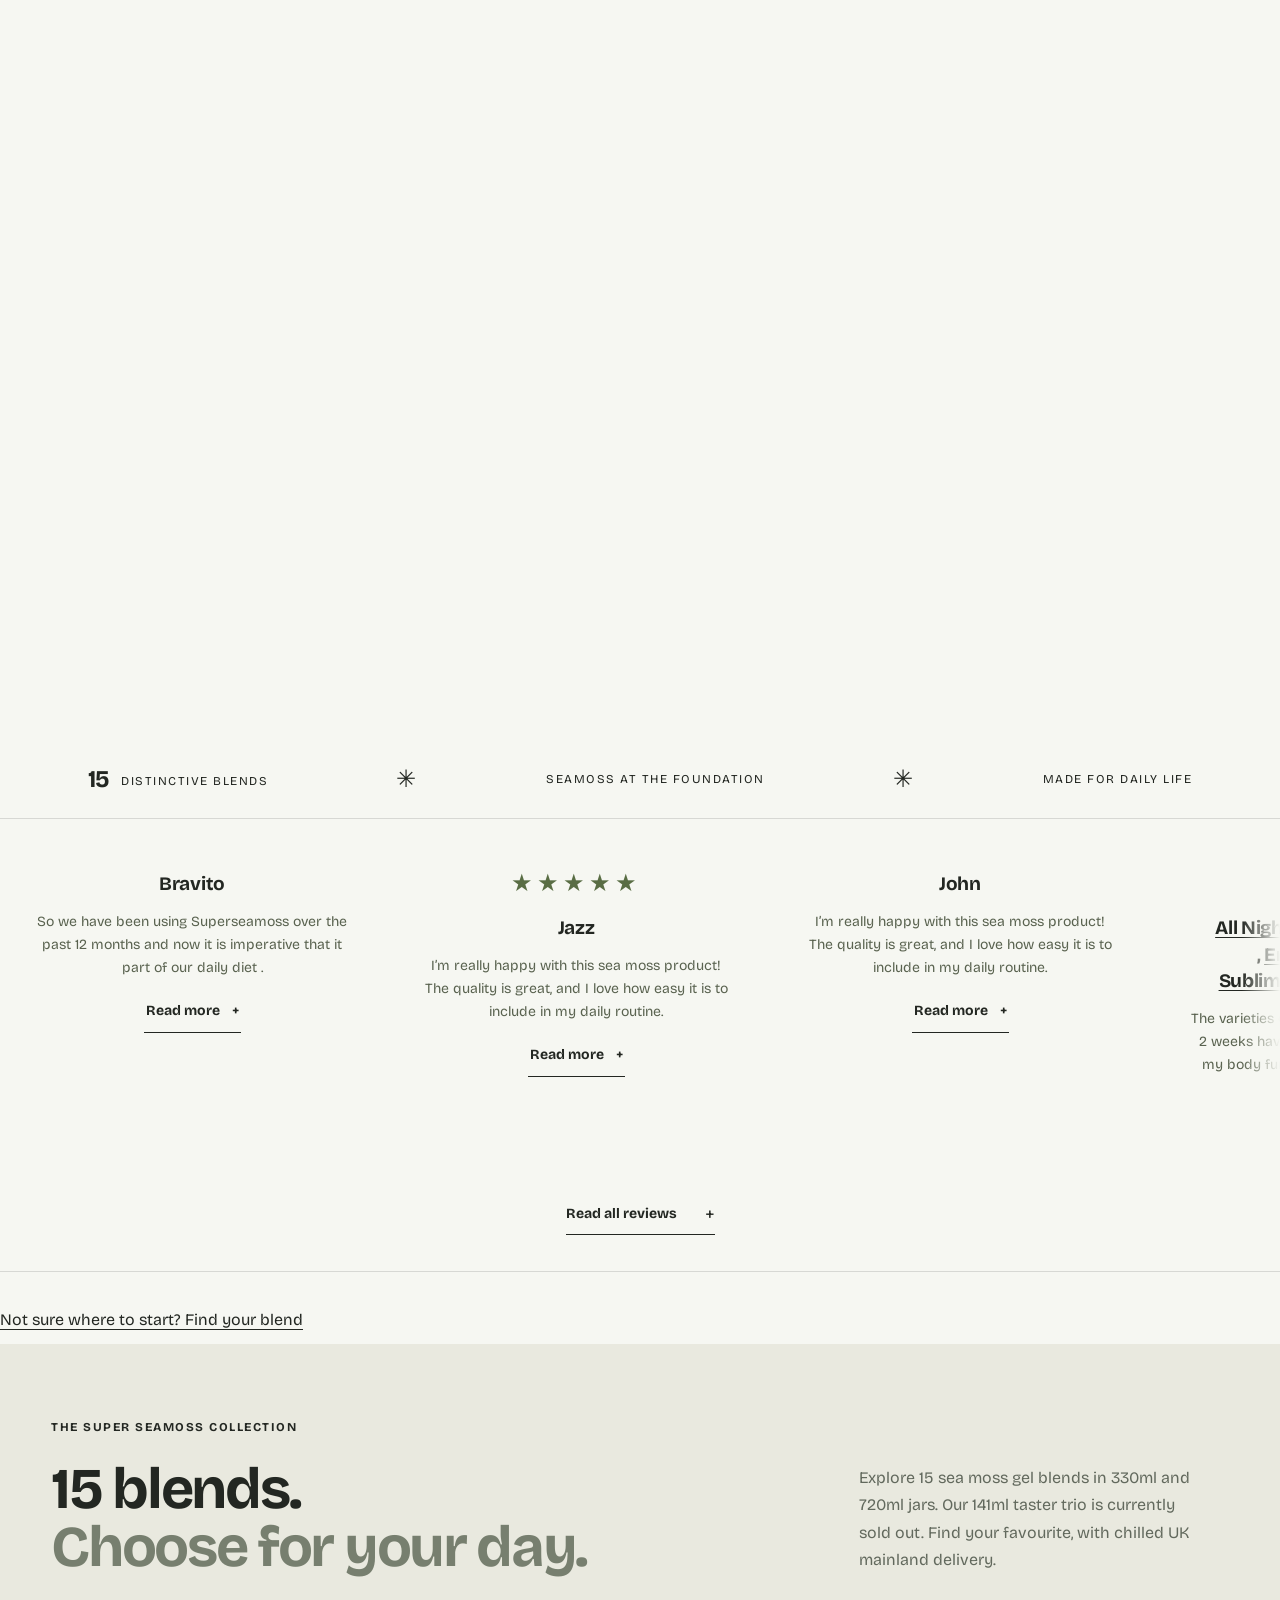
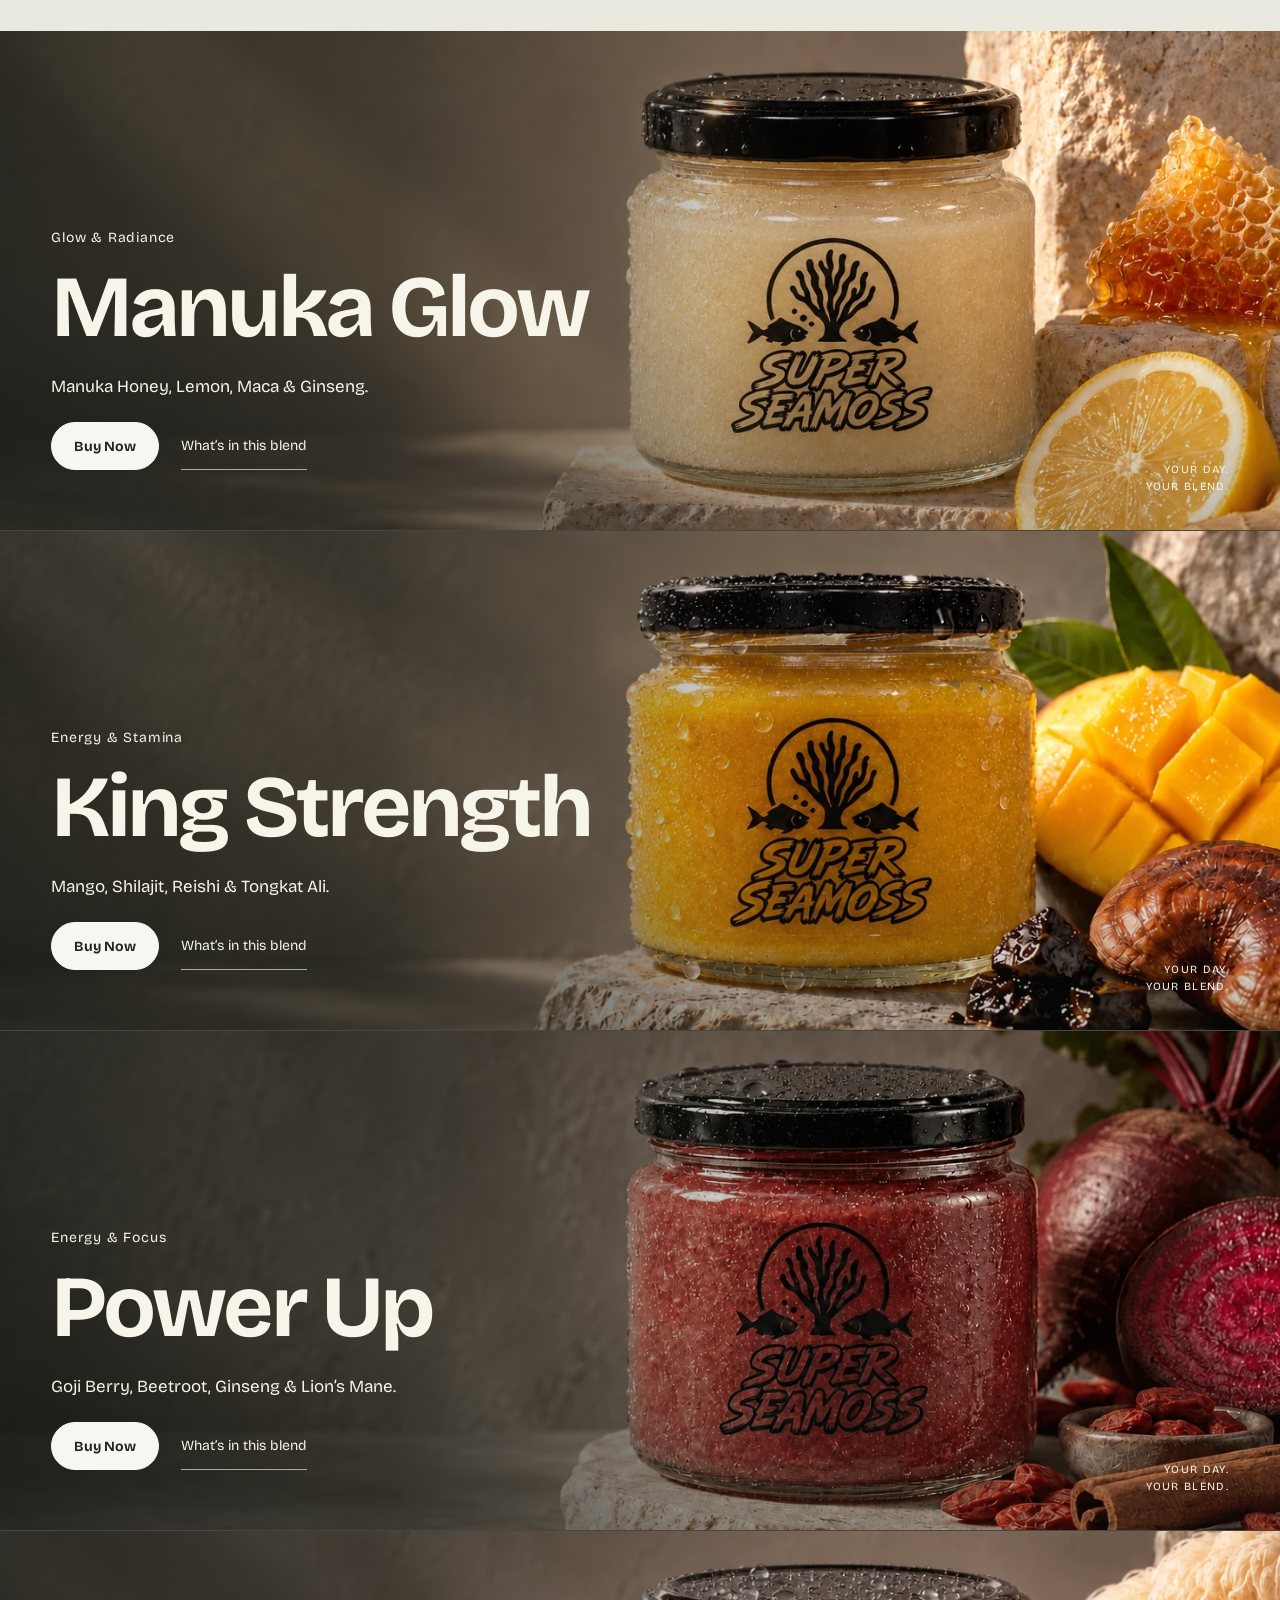
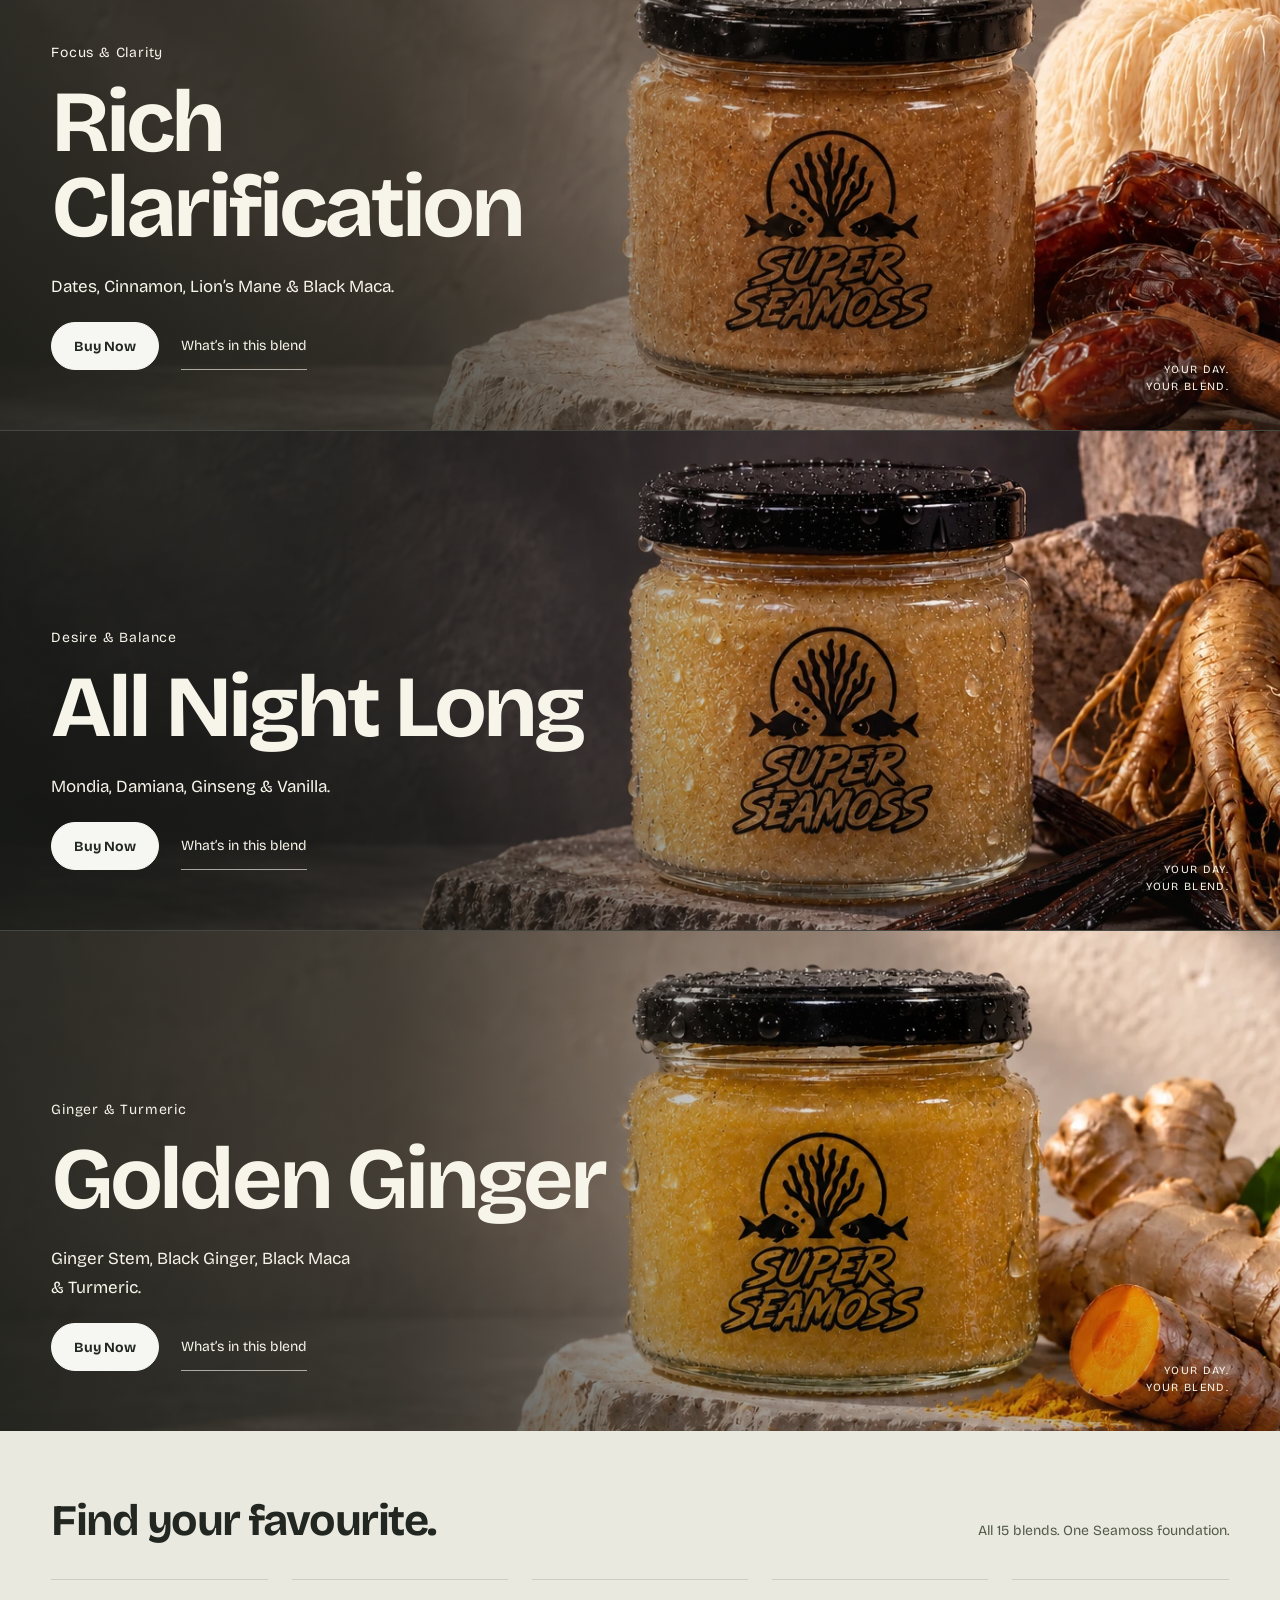
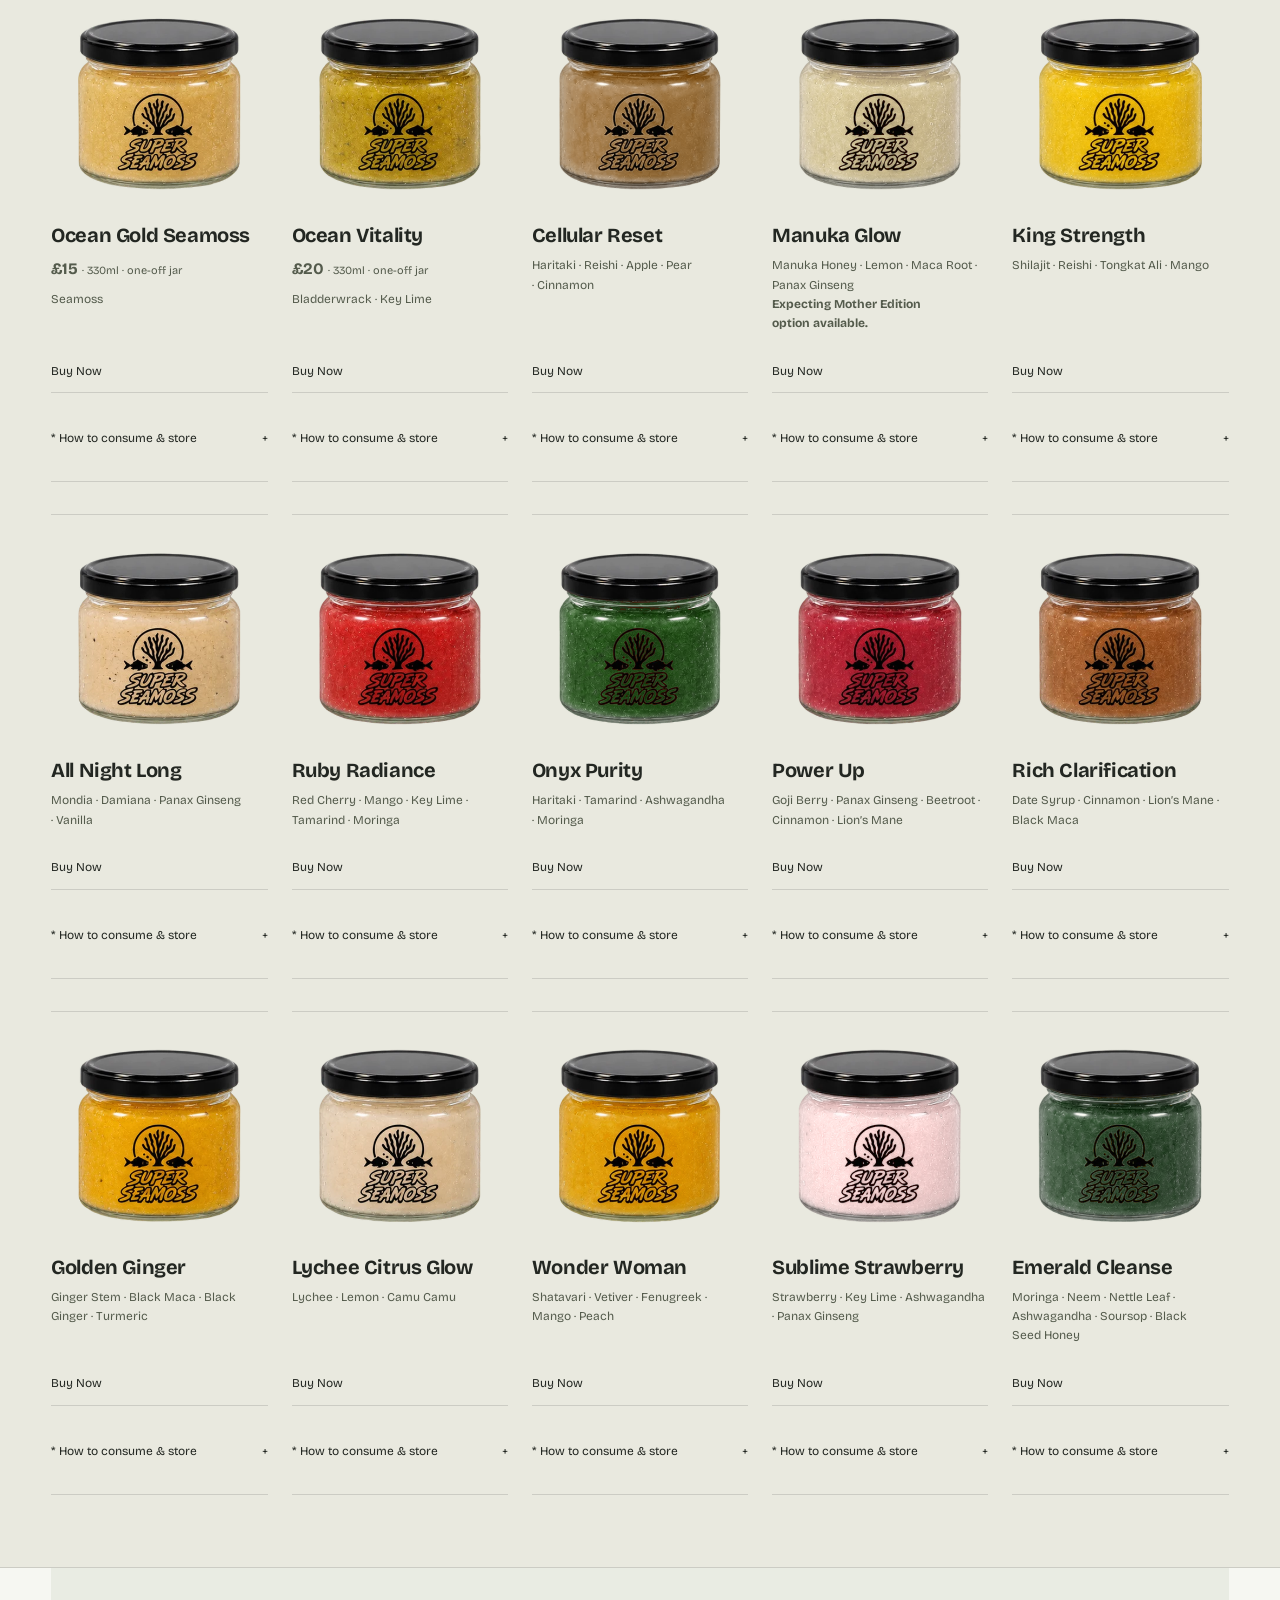
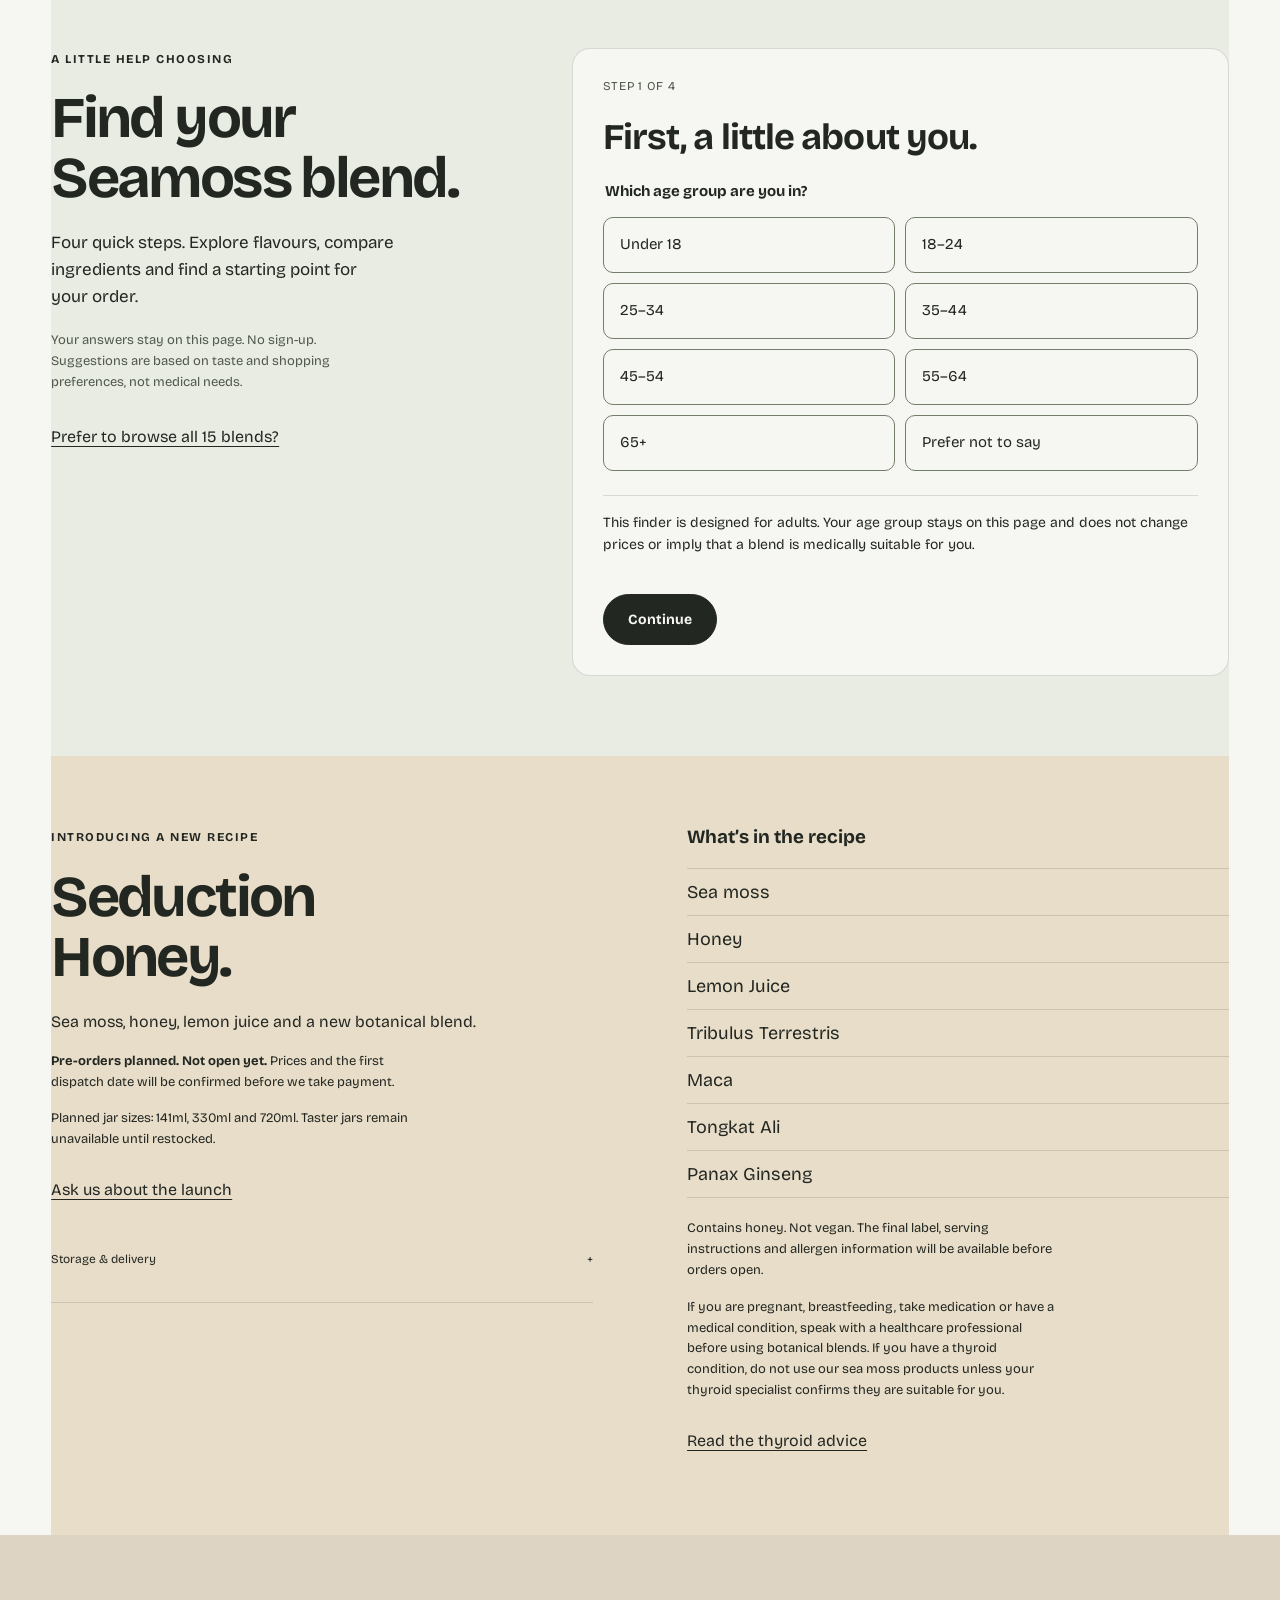
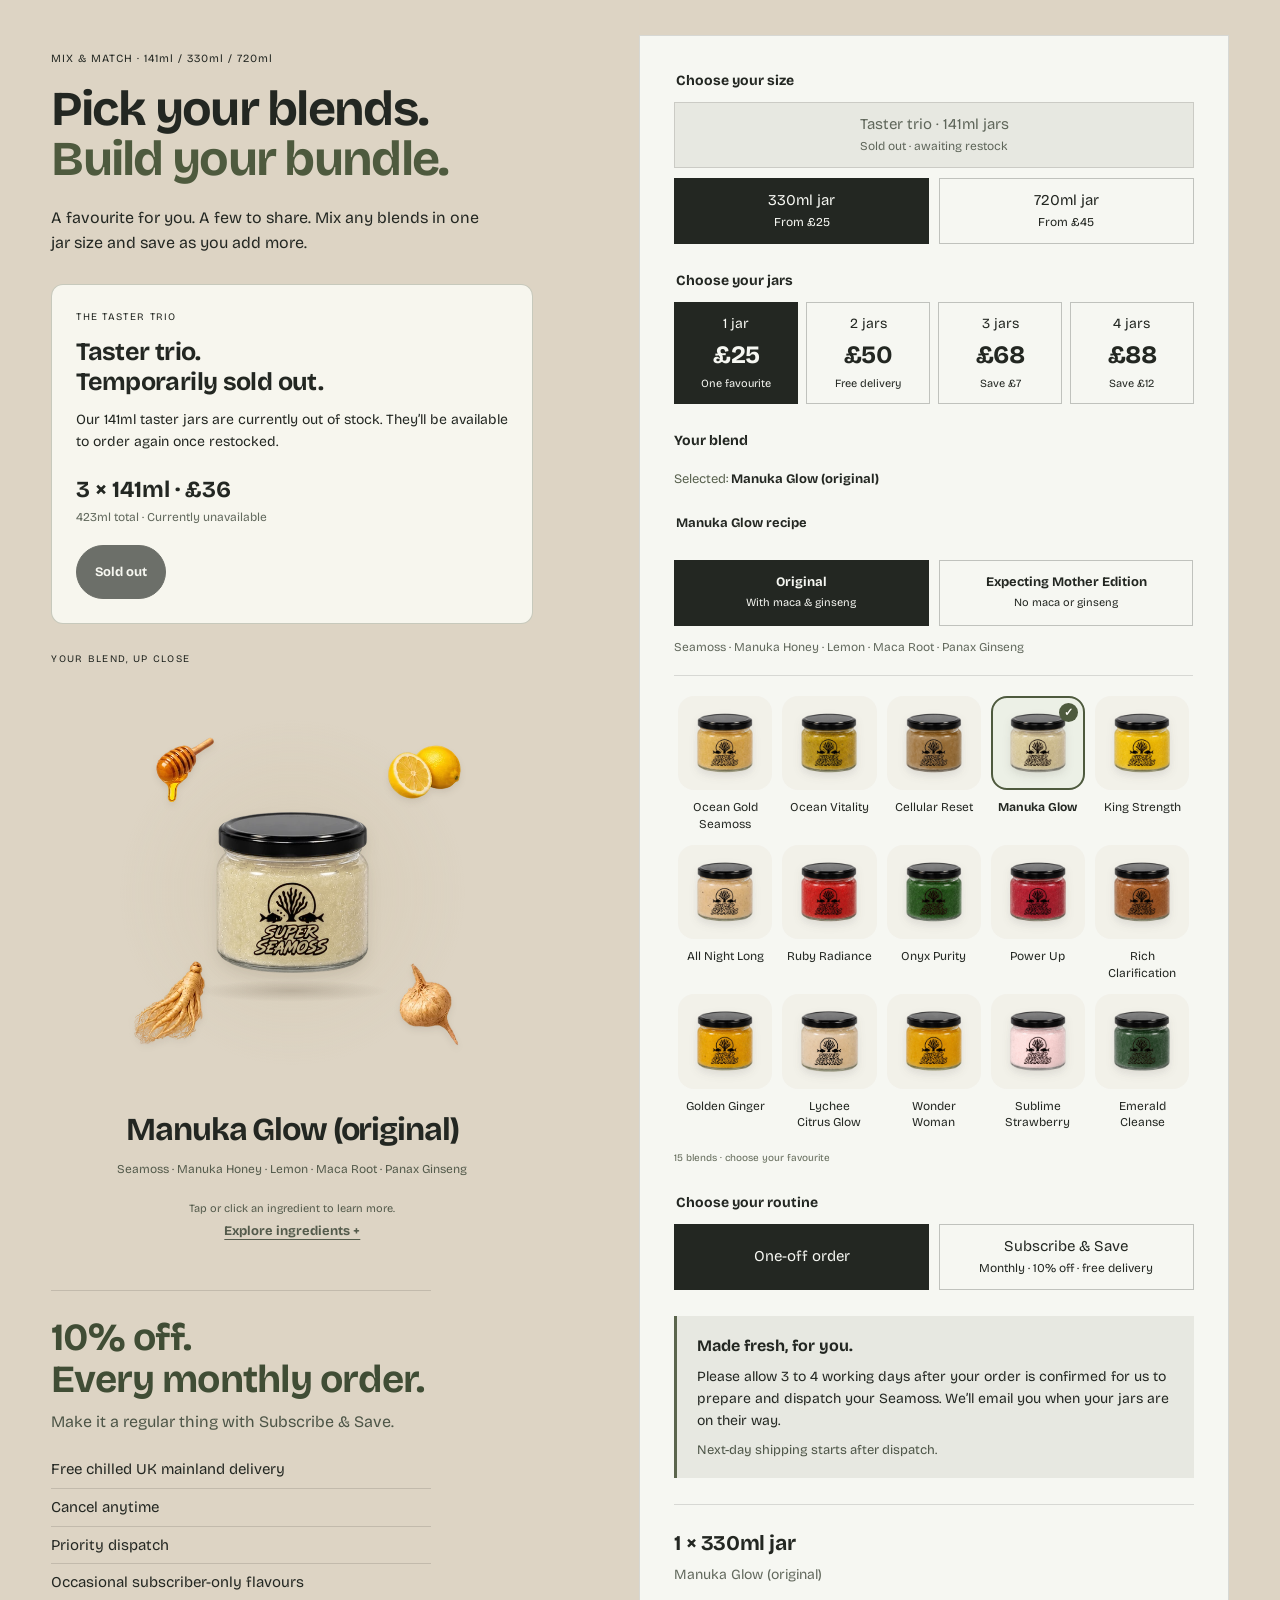
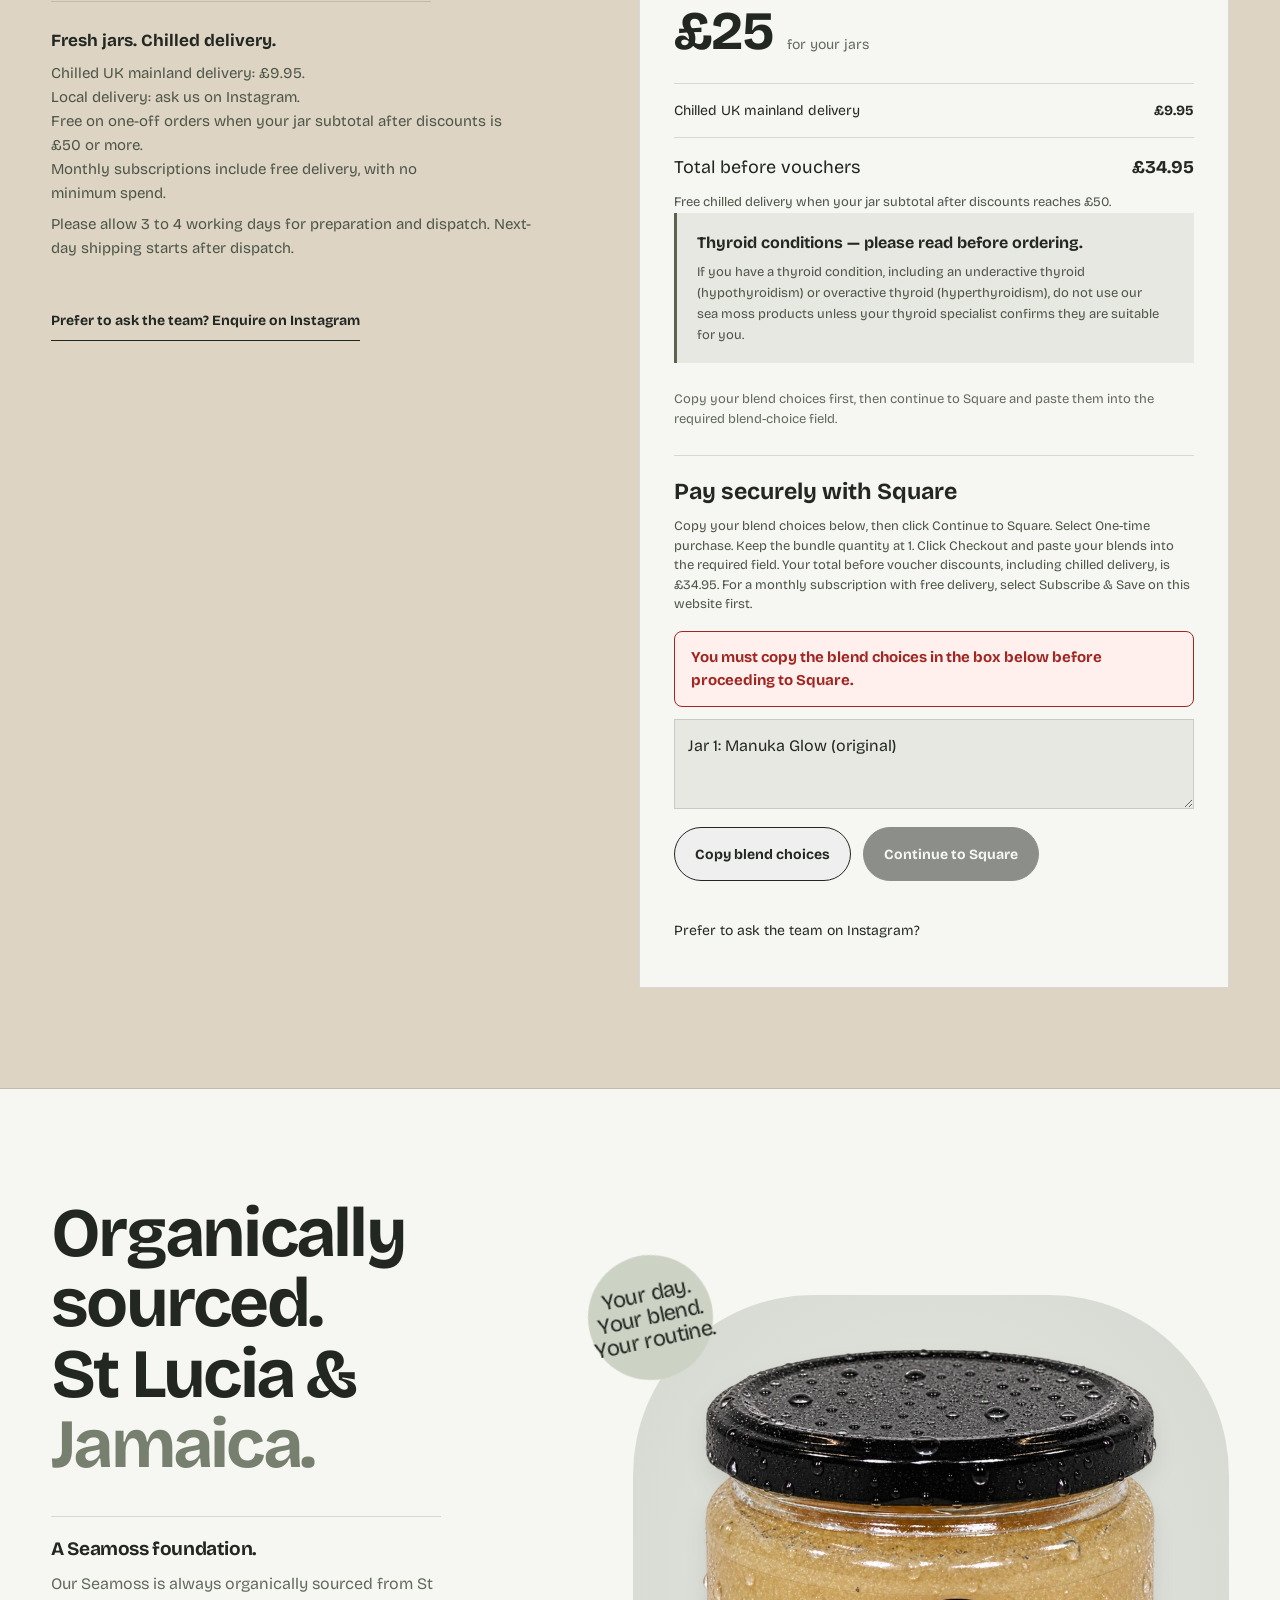
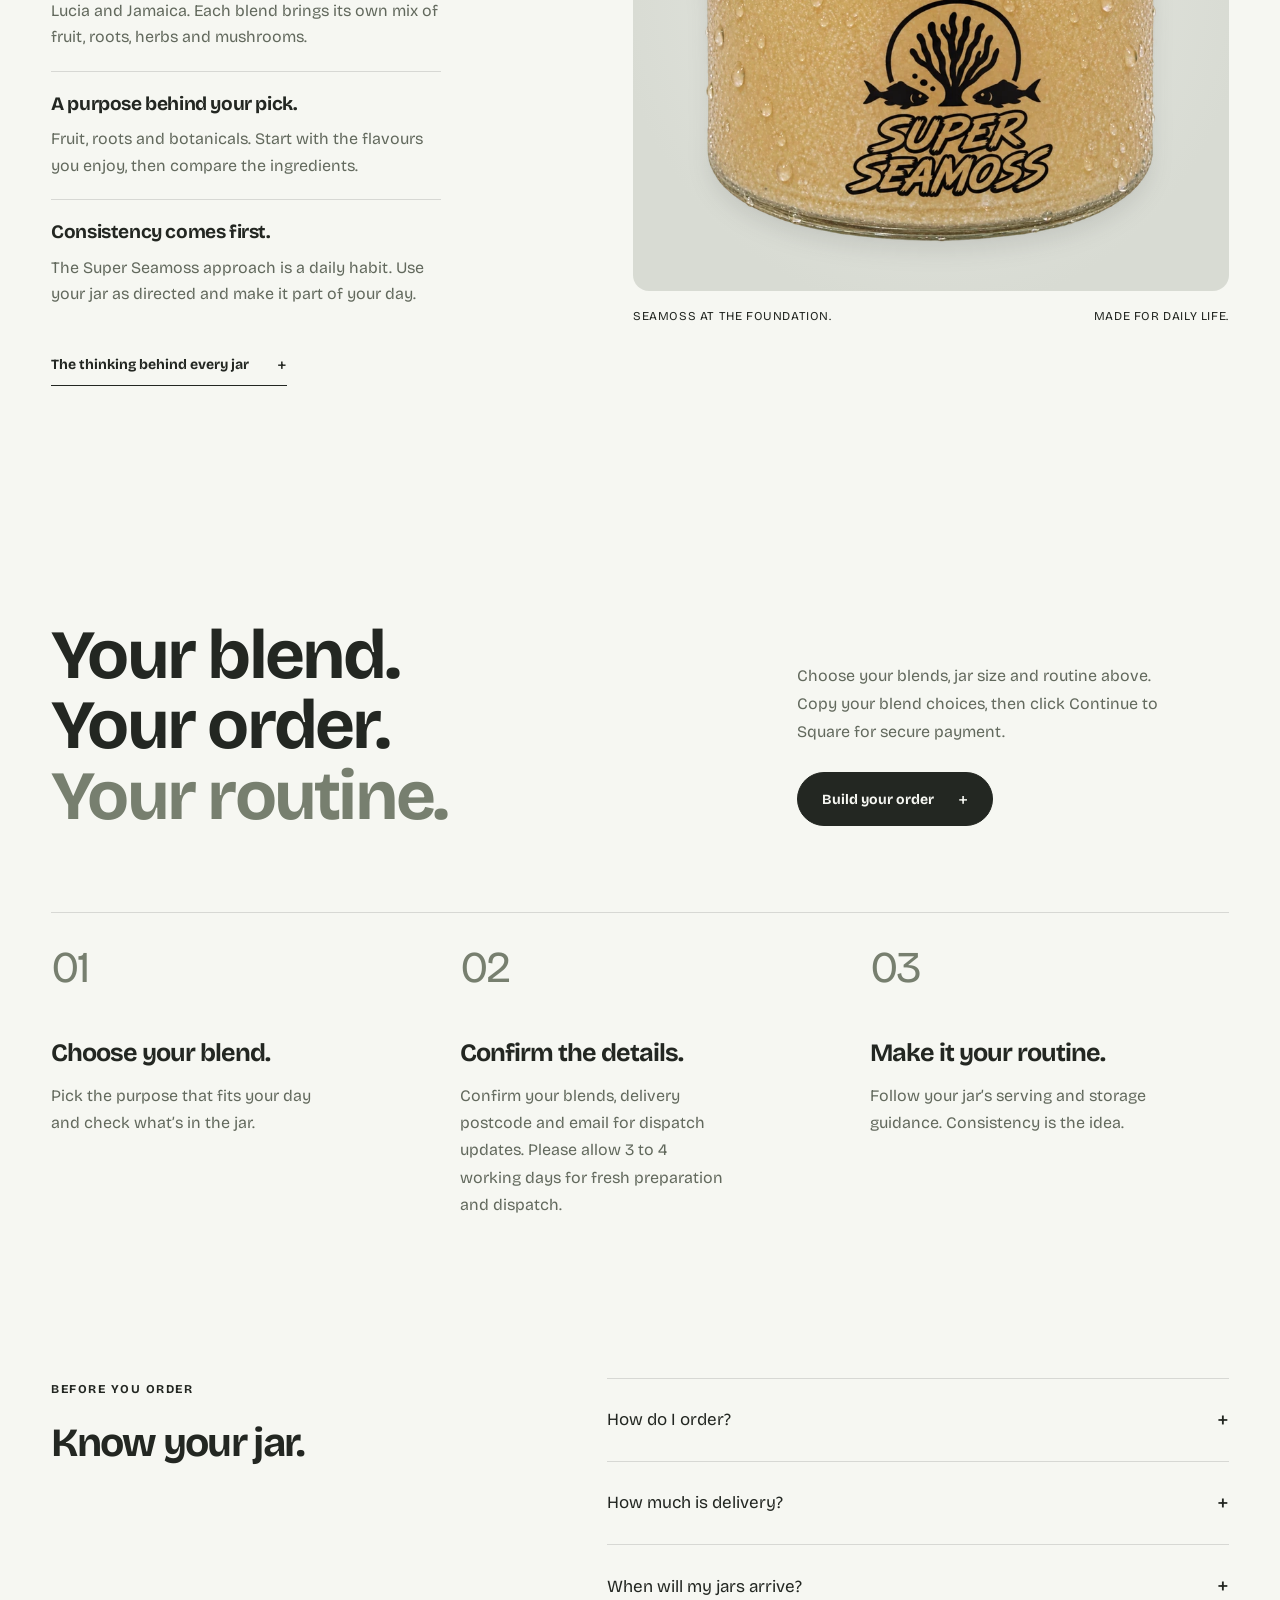
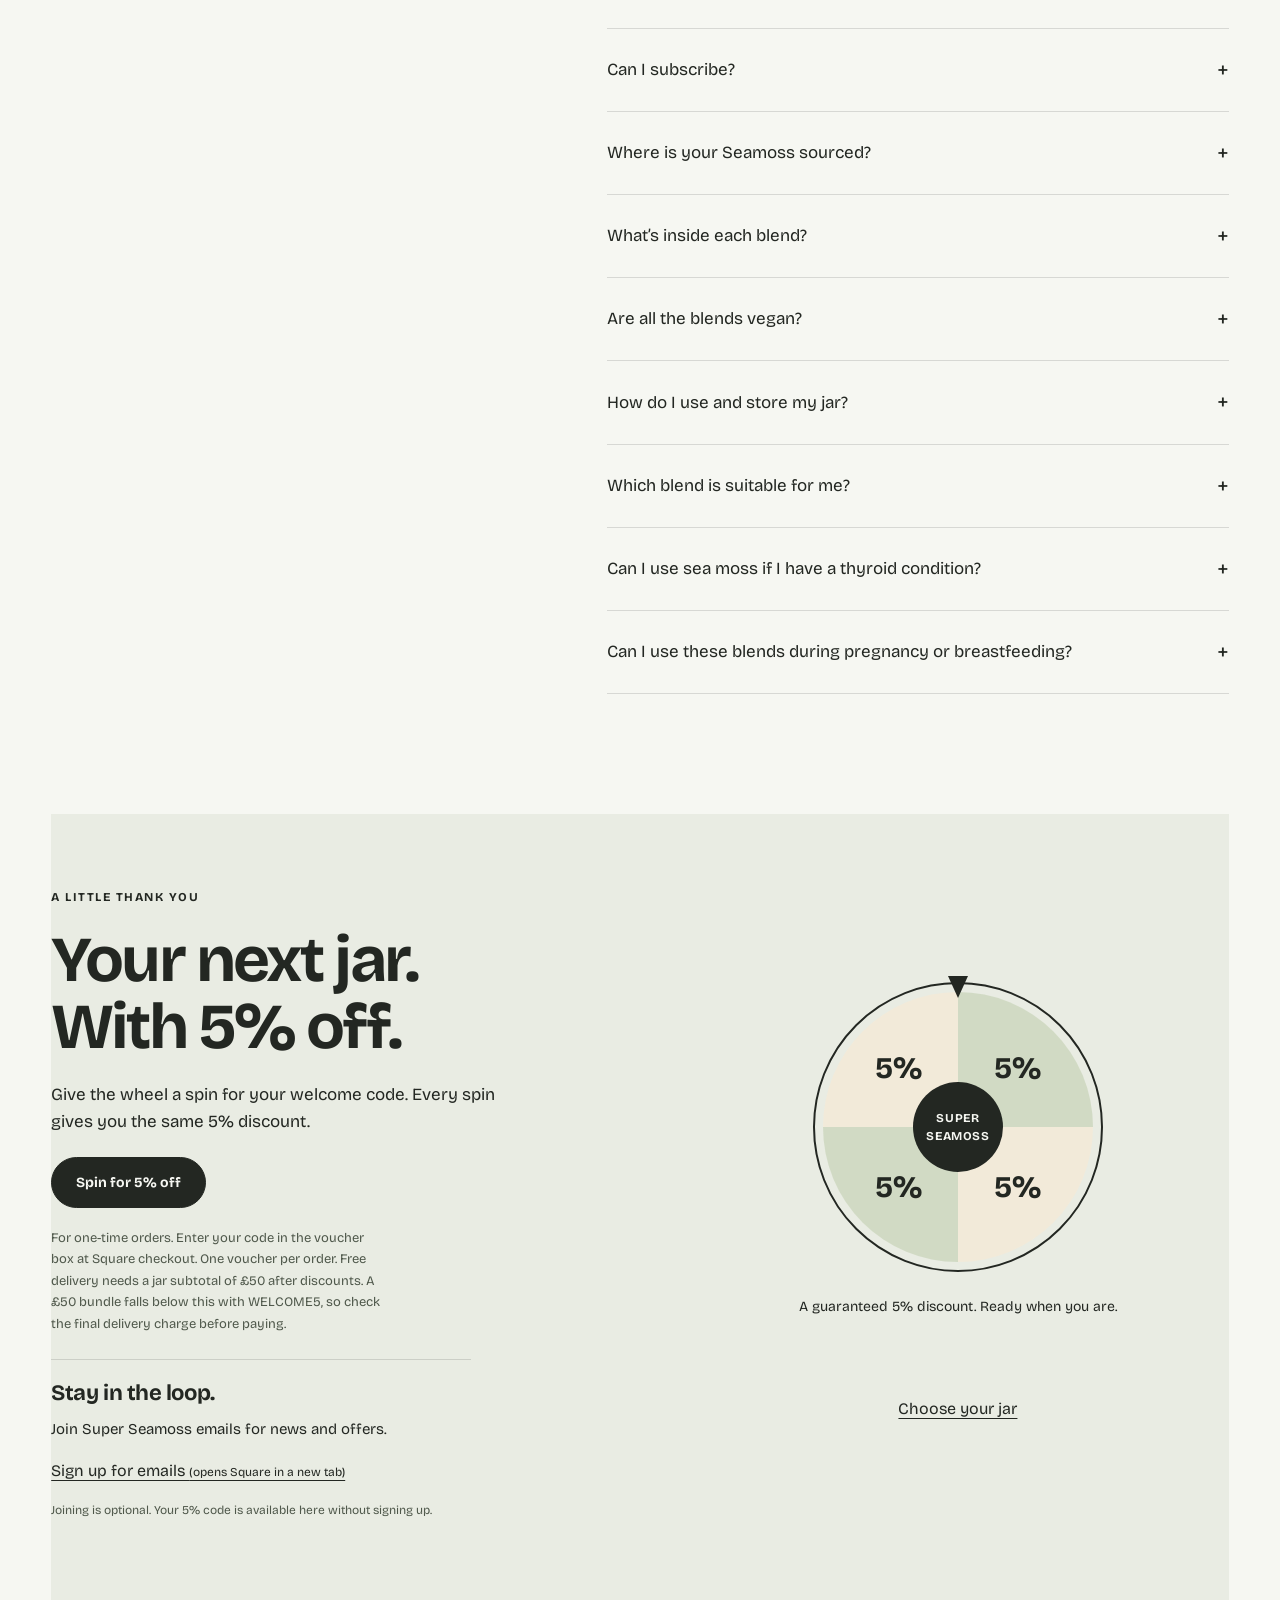
==== commit 700e3991: "Connect optional email signup to verified Square form" ====
--- a/index.html
+++ b/index.html
@@ -200,7 +200,7 @@
   ]
 }
 </script>
-<link rel="stylesheet" href="welcome-offer.css?v=1">
+<link rel="stylesheet" href="welcome-offer.css?v=2">
 <script src="welcome-offer.js?v=1" defer></script>
 </head>
 <body>
@@ -429,7 +429,7 @@
 <details><summary>Can I use these blends during pregnancy or breastfeeding?<b aria-hidden="true">+</b></summary><p>Manuka Glow (Expecting Mother Edition) is the only blend we offer for expectant mothers. It contains Seamoss, Manuka honey and lemon, with no maca or ginseng. This is a separate recipe from our original Manuka Glow. Check the full ingredients with your GP, midwife or pharmacist before use to confirm it is suitable for you, especially if you are unsure. If you are breastfeeding, ask your GP, midwife or pharmacist before using any blend. Avoid blends containing ashwagandha during pregnancy or breastfeeding.</p></details>
 </div></section>
 <section class="welcome-offer section-wrap" id="welcome-offer" aria-labelledby="welcome-offer-heading">
-<div class="welcome-offer-copy"><span class="tiny-label">A LITTLE THANK YOU</span><h2 id="welcome-offer-heading">Your next jar.<br>With 5% off.</h2><p>Give the wheel a spin for your welcome code. Every spin gives you the same 5% discount.</p><button class="button button-dark" type="button" data-welcome-spin hidden>Spin for 5% off</button><p class="welcome-offer-terms">For one-time orders. Enter your code in the voucher box at Square checkout. One voucher per order. Free delivery needs a jar subtotal of £50 after discounts. A £50 bundle falls below this with WELCOME5, so check the final delivery charge before paying.</p></div>
+<div class="welcome-offer-copy"><span class="tiny-label">A LITTLE THANK YOU</span><h2 id="welcome-offer-heading">Your next jar.<br>With 5% off.</h2><p>Give the wheel a spin for your welcome code. Every spin gives you the same 5% discount.</p><button class="button button-dark" type="button" data-welcome-spin hidden>Spin for 5% off</button><p class="welcome-offer-terms">For one-time orders. Enter your code in the voucher box at Square checkout. One voucher per order. Free delivery needs a jar subtotal of £50 after discounts. A £50 bundle falls below this with WELCOME5, so check the final delivery charge before paying.</p><div class="welcome-signup"><h3>Stay in the loop.</h3><p>Join Super Seamoss emails for news and offers.</p><a class="welcome-signup-link" href="https://squareup.com/customer-programs/enroll/i8DYS1SEYwBz/marketing" target="_blank" rel="noopener noreferrer">Sign up for emails <span class="welcome-signup-external">(opens Square in a new tab)</span></a><p class="welcome-signup-note">Joining is optional. Your 5% code is available here without signing up.</p></div></div>
 <div class="welcome-wheel-wrap"><div class="welcome-wheel" aria-hidden="true"><div class="welcome-wheel-disc"><span>5%</span><span>5%</span><span>5%</span><span>5%</span></div><div class="welcome-wheel-hub">SUPER<br>SEAMOSS</div></div><div class="welcome-reward" aria-live="polite" aria-atomic="true"><p>Your 5% code</p><strong>WELCOME5</strong><p>Use it at checkout.</p></div><a class="welcome-shop-link" href="#order-options">Choose your jar</a></div>
 </section>
 <section class="final-cta" id="contact"><div class="section-wrap"><span class="tiny-label reveal">A PURPOSE BEHIND EVERY JAR</span><h2 class="reveal">Find your blend.<br><span>Build your routine.</span></h2><a class="button button-dark reveal" href="#order-options">Build your order <span aria-hidden="true">+</span></a><a class="contact-link" href="#collection">Explore all 15 blends</a></div></section>
--- a/welcome-offer.css
+++ b/welcome-offer.css
@@ -16,3 +16,5 @@
 .welcome-reward{min-height:91px}.welcome-reward p{font-size:14px;line-height:1.5;margin:0}.welcome-reward strong{display:block;font-size:30px;line-height:1.4;letter-spacing:.06em}.welcome-shop-link{display:inline-block;min-height:44px;padding:12px;text-decoration:underline;text-underline-offset:4px}
 @media(max-width:650px){.welcome-offer{grid-template-columns:1fr;gap:30px;padding-top:48px;padding-bottom:48px}.welcome-wheel{max-width:240px}.welcome-offer-copy h2{max-width:15ch}}
 @media(prefers-reduced-motion:reduce){.welcome-offer button:active{transform:none}}
+
+.welcome-signup{border-top:1px solid var(--line);padding-top:20px;margin-top:24px;max-width:42ch}.welcome-signup h3{font-size:22px;line-height:1.2;margin:0 0 10px;font-weight:600;letter-spacing:-.02em}.welcome-signup p{font-size:15px;line-height:1.6;margin:0 0 8px}.welcome-signup-link{display:inline-block;min-height:44px;padding:10px 0;text-decoration:underline;text-underline-offset:4px;line-height:1.5}.welcome-signup-external{font-size:12px}.welcome-signup .welcome-signup-note{font-size:12px;color:#4f584b;margin-top:8px}.welcome-signup-link:focus-visible{outline:3px solid #5b654d;outline-offset:4px}
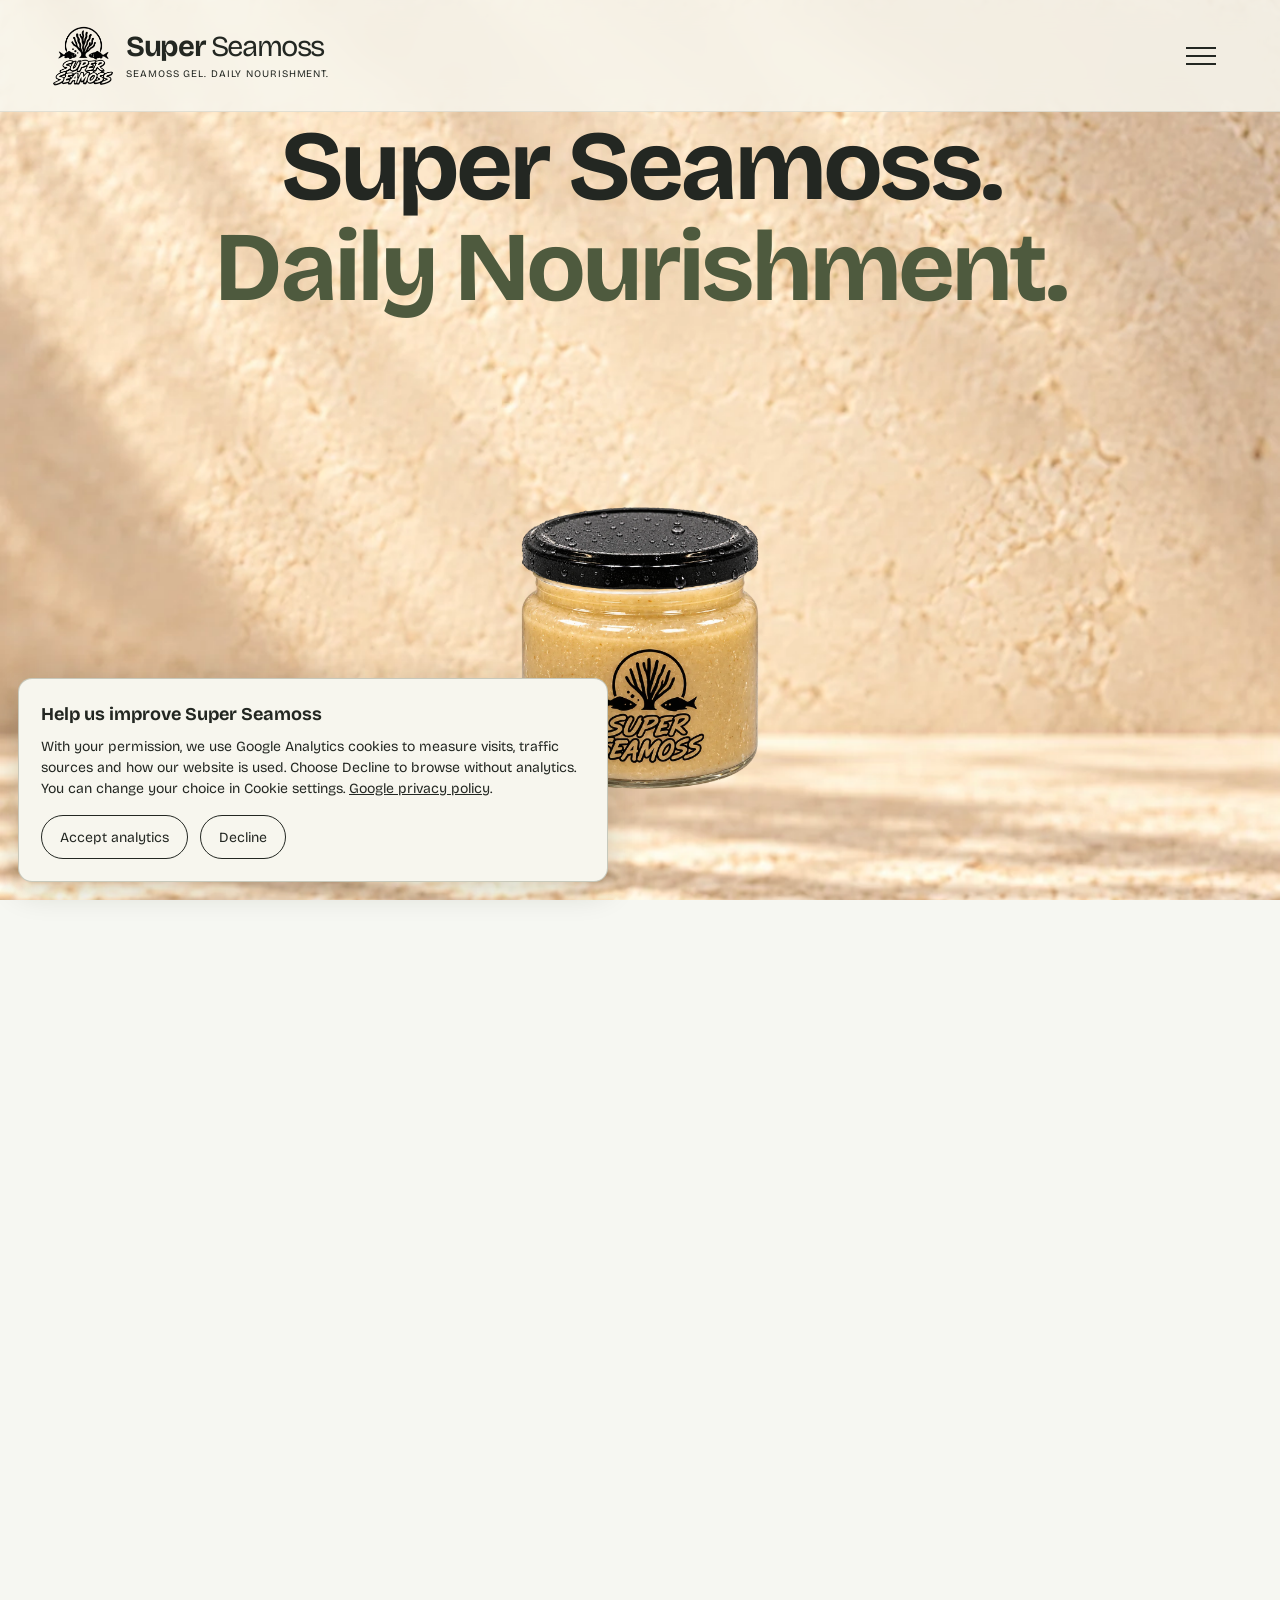
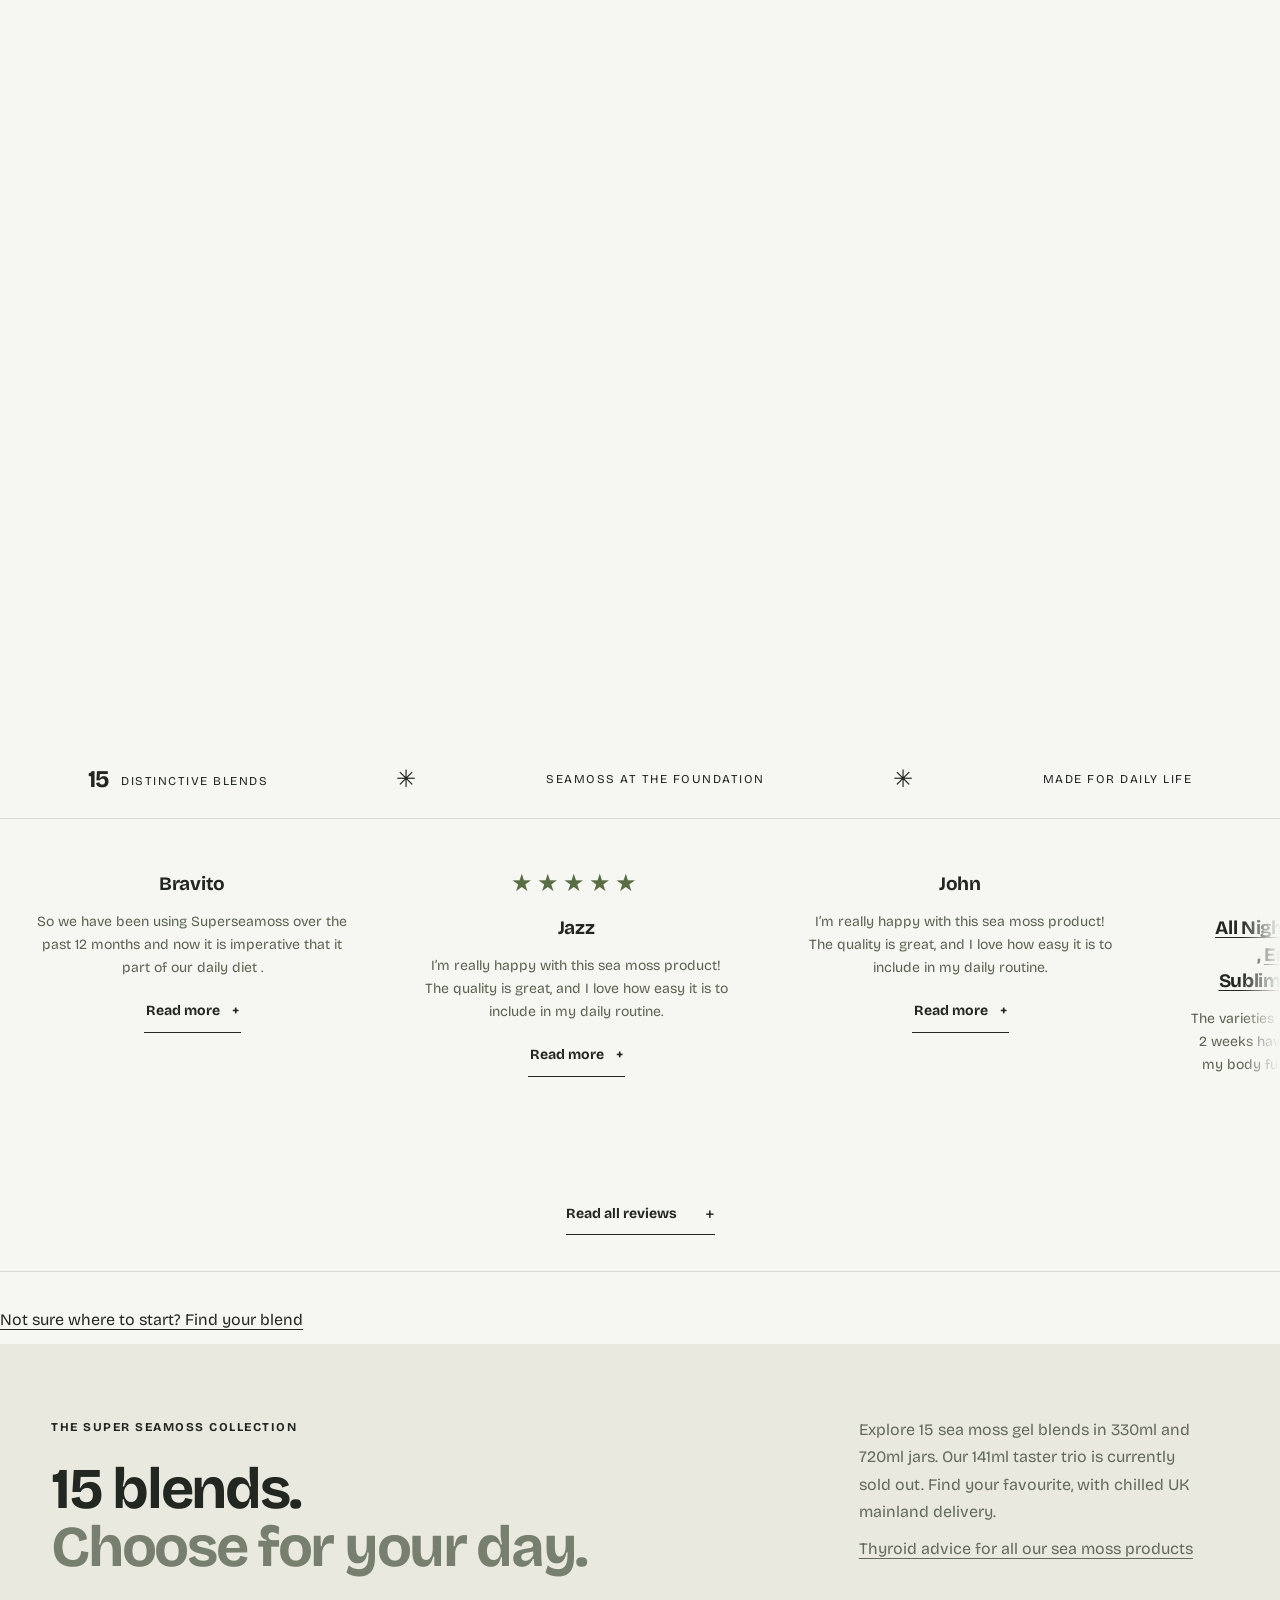
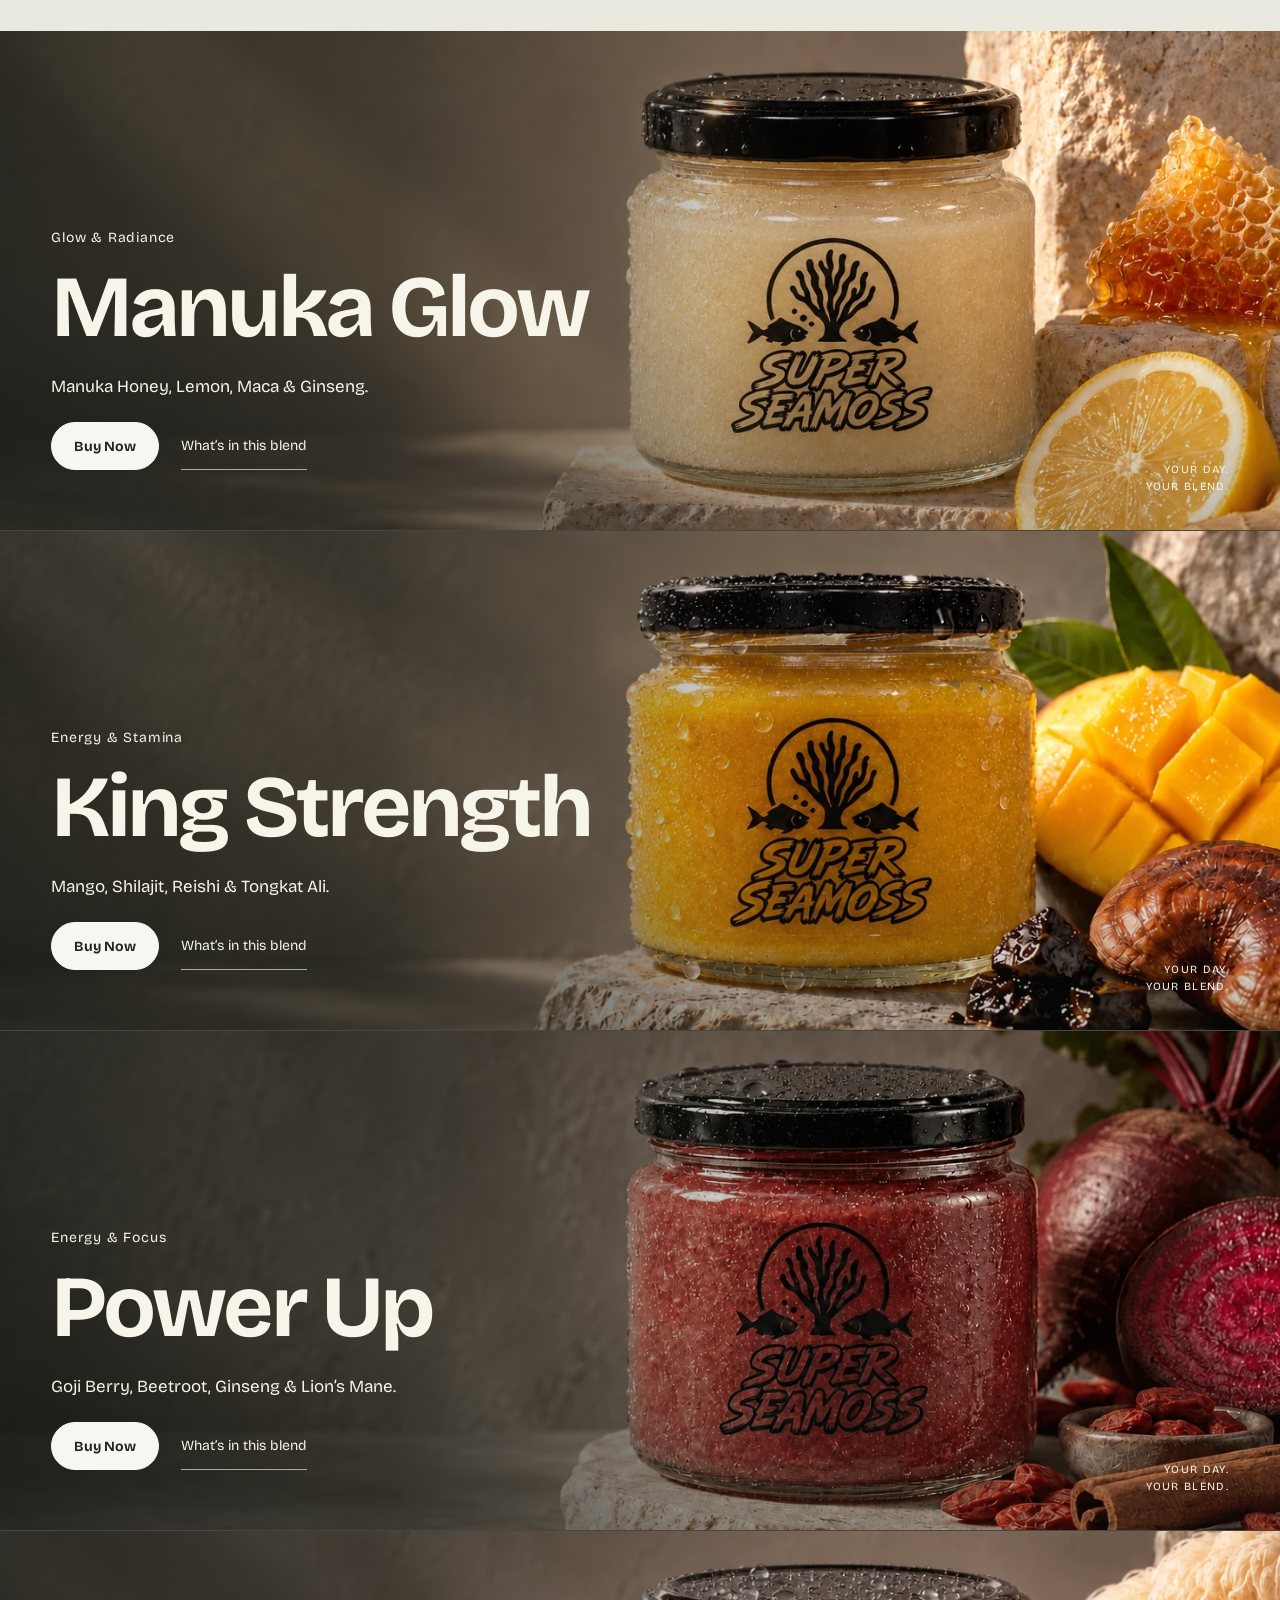
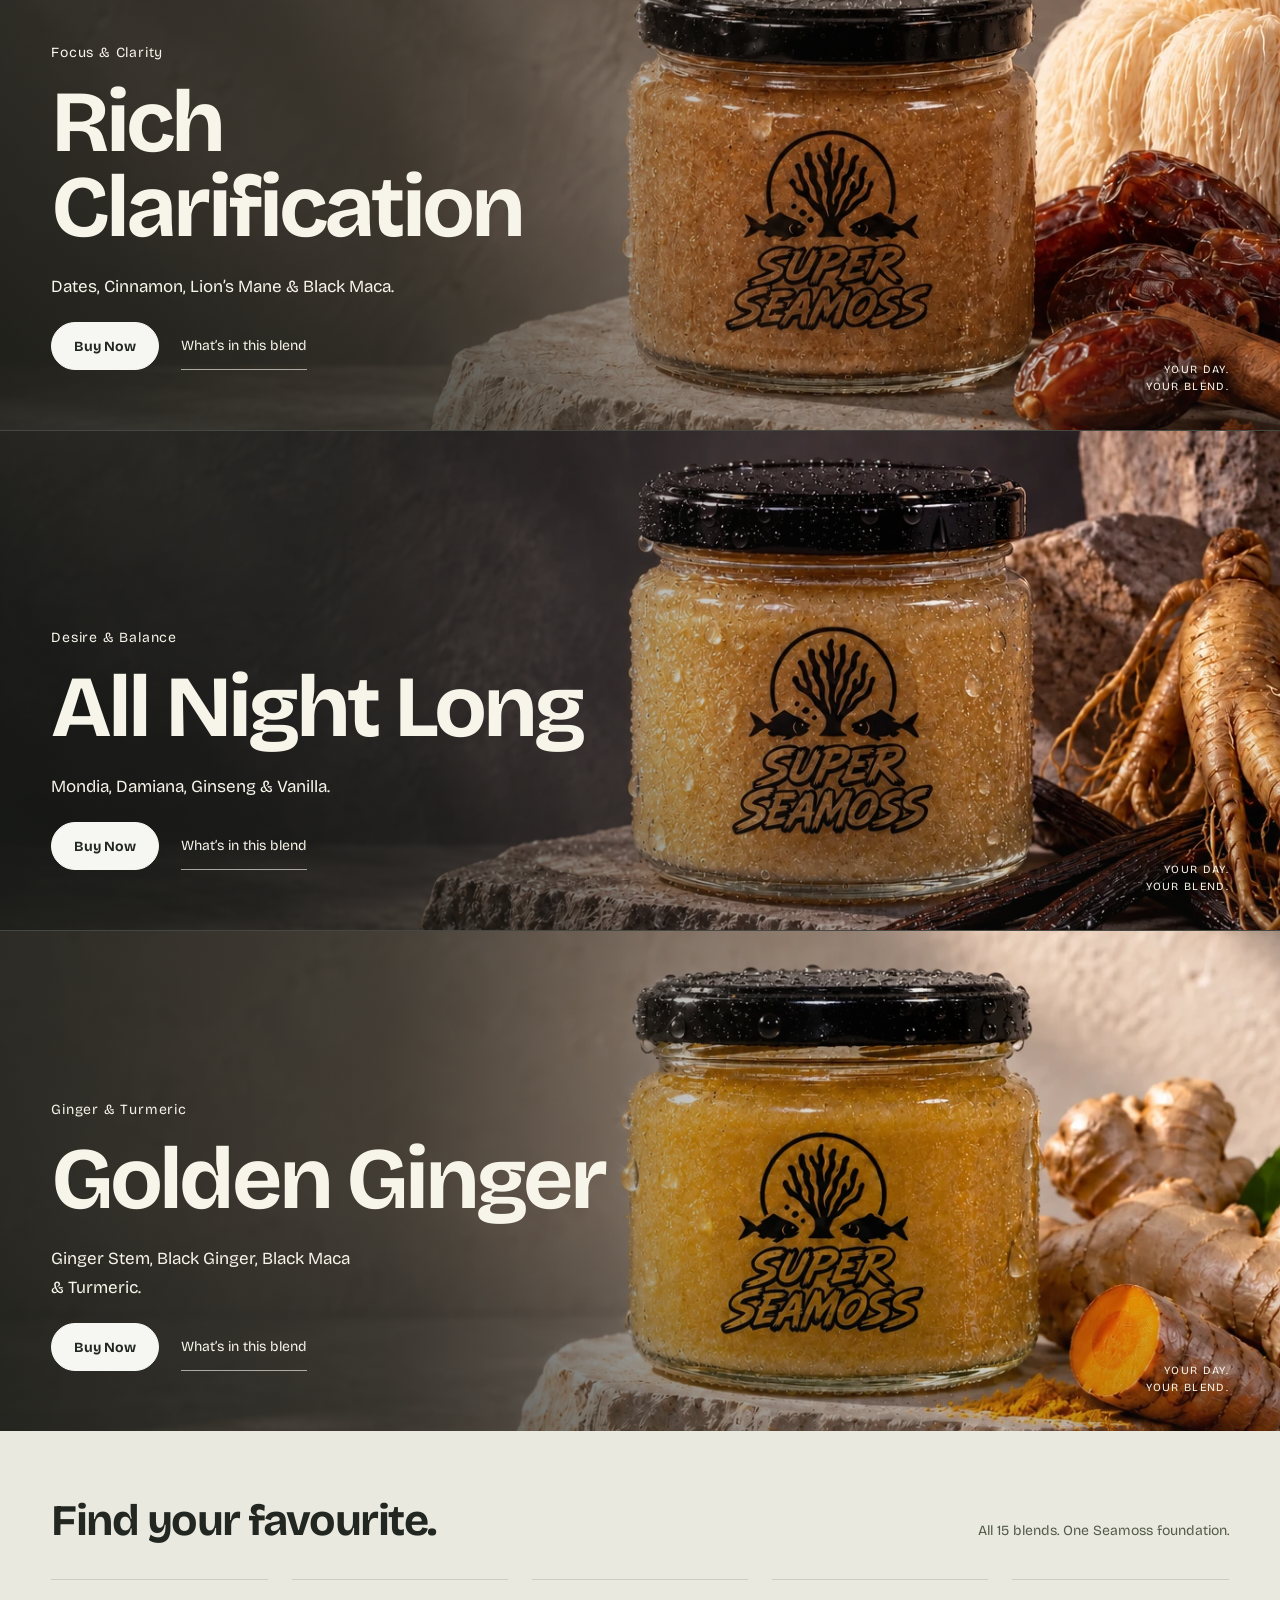
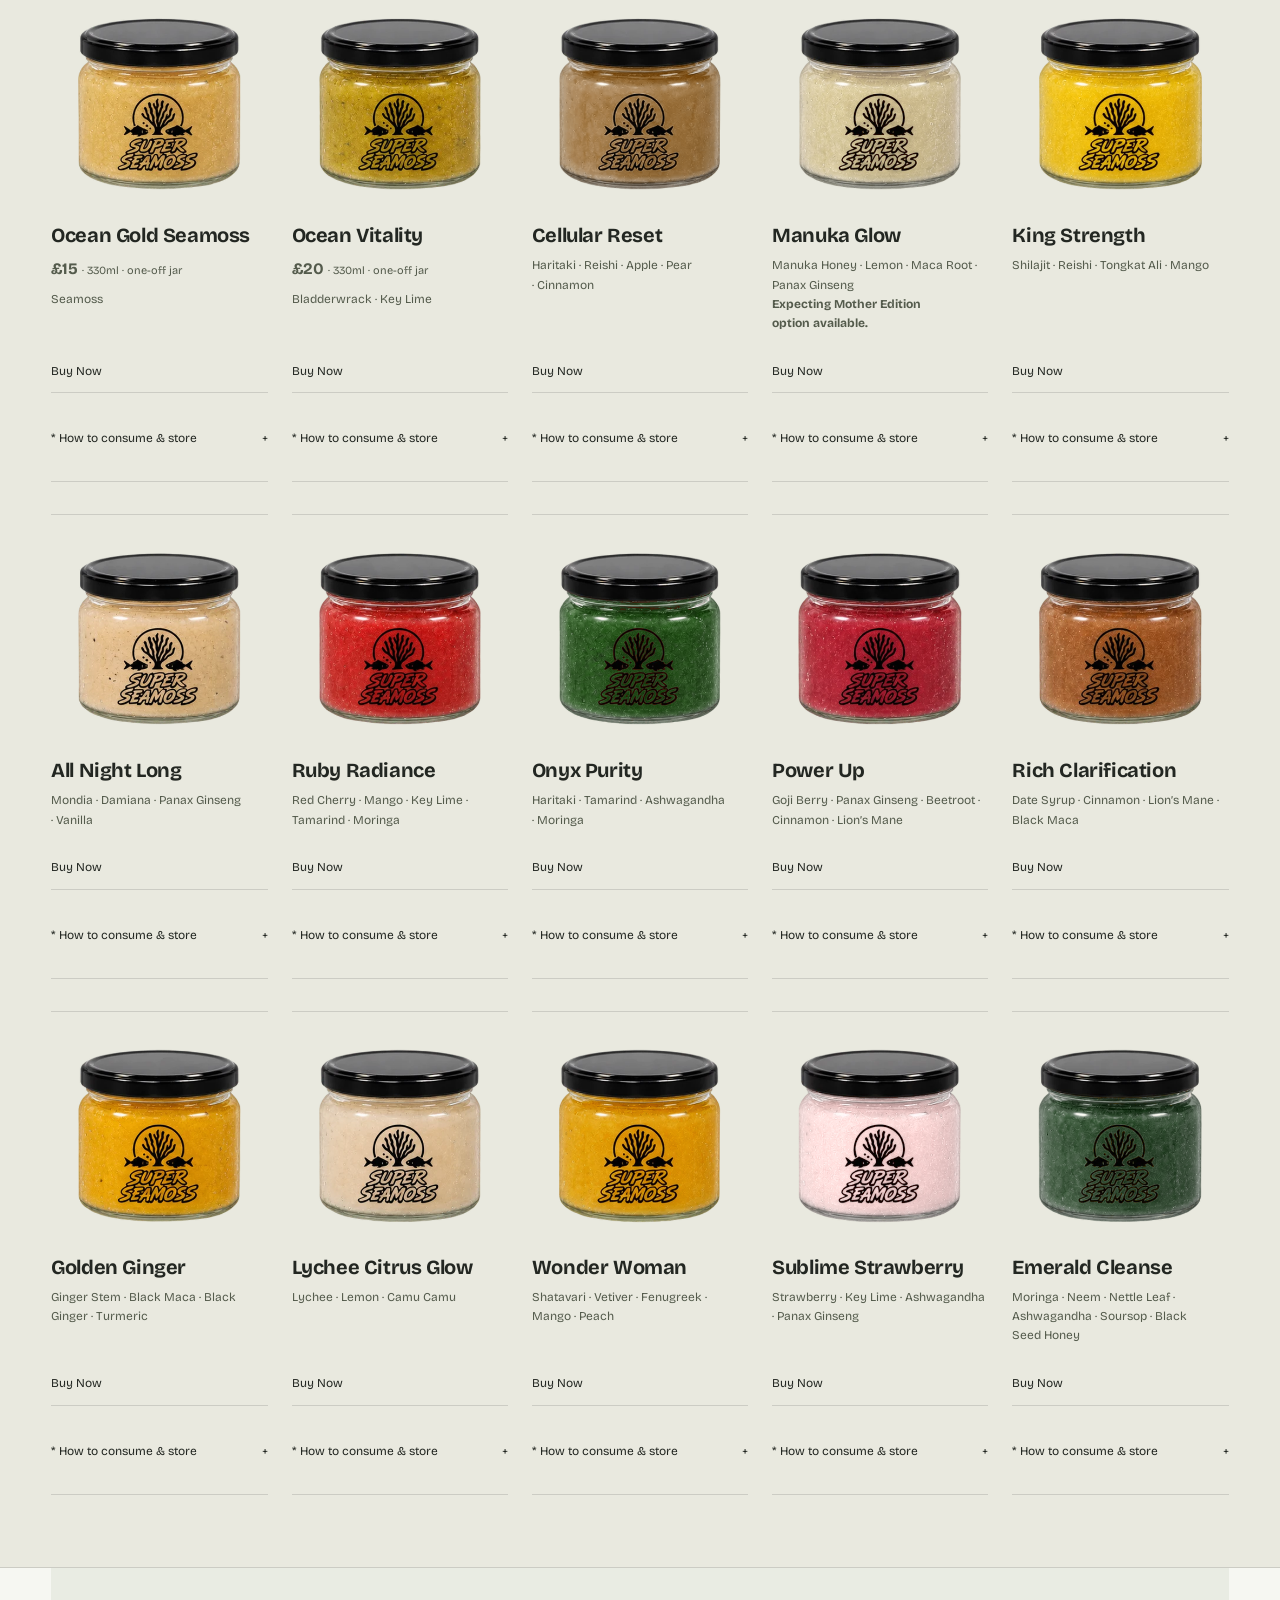
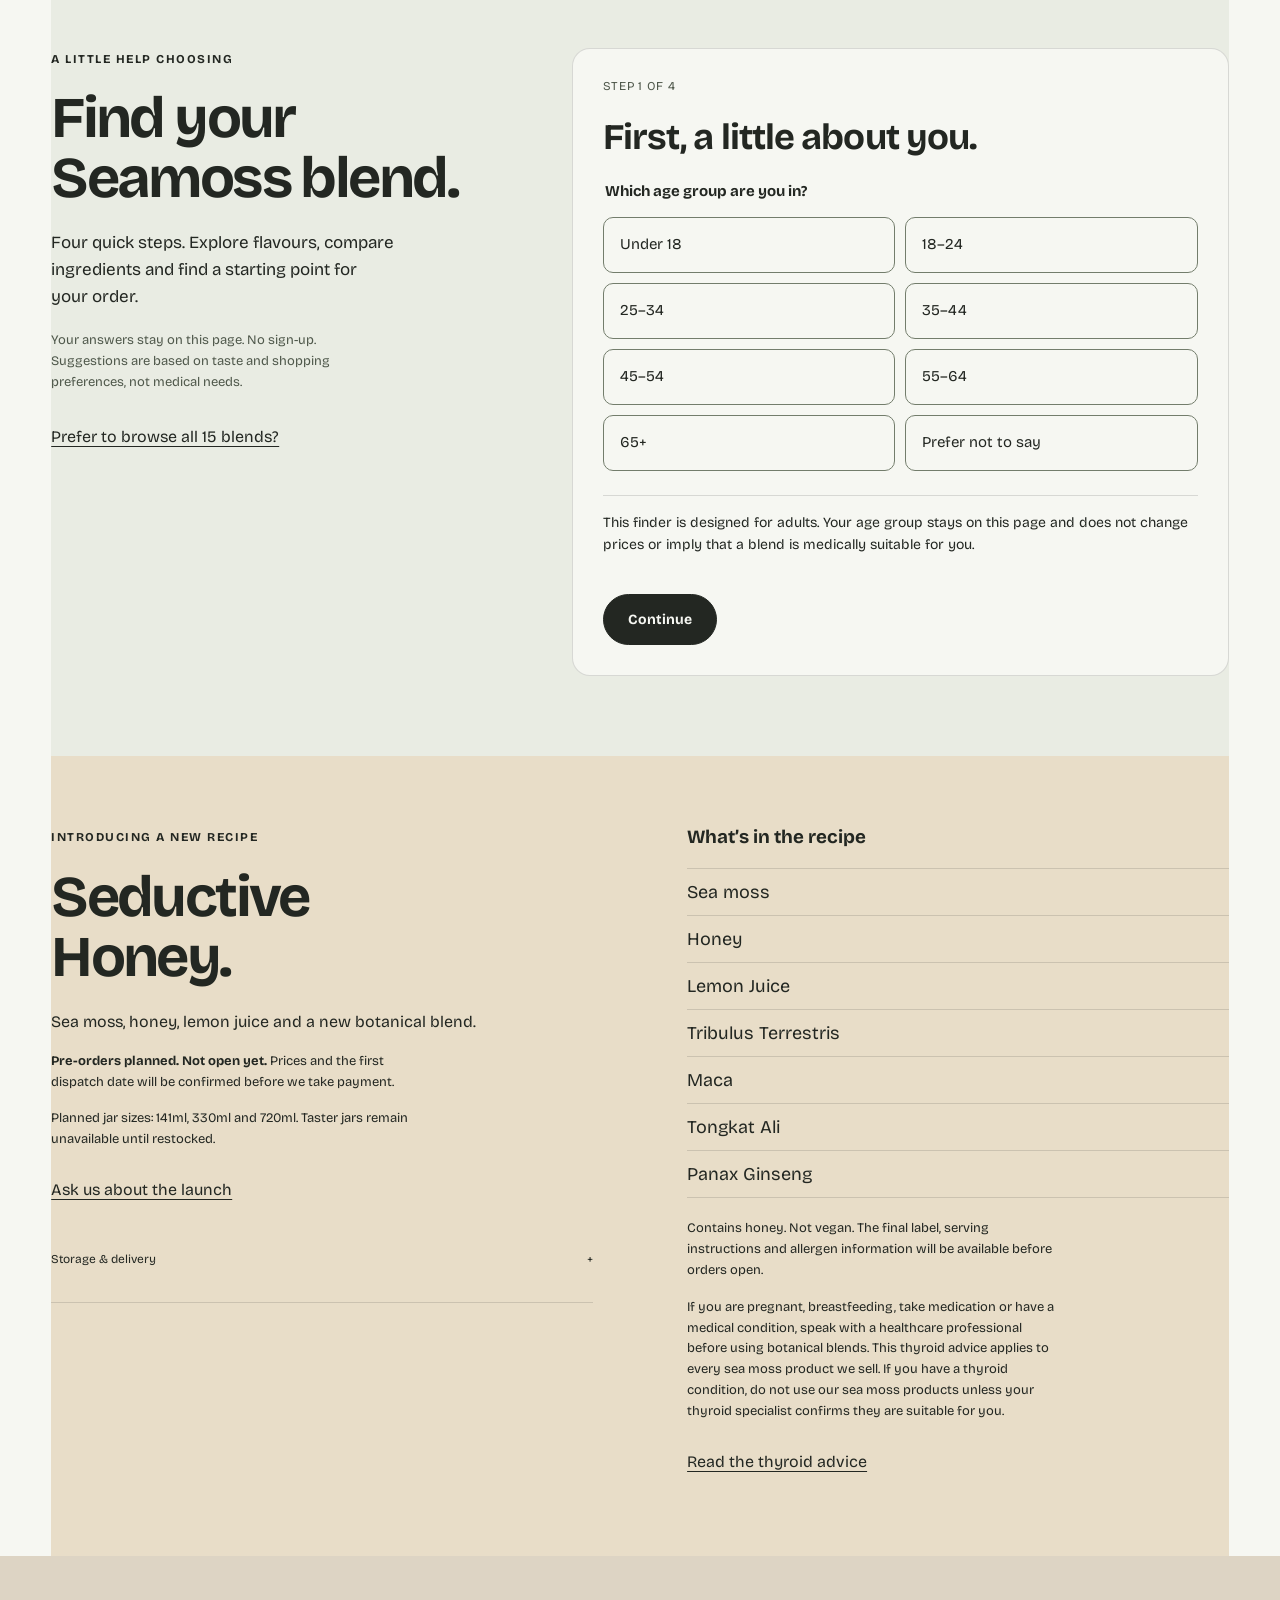
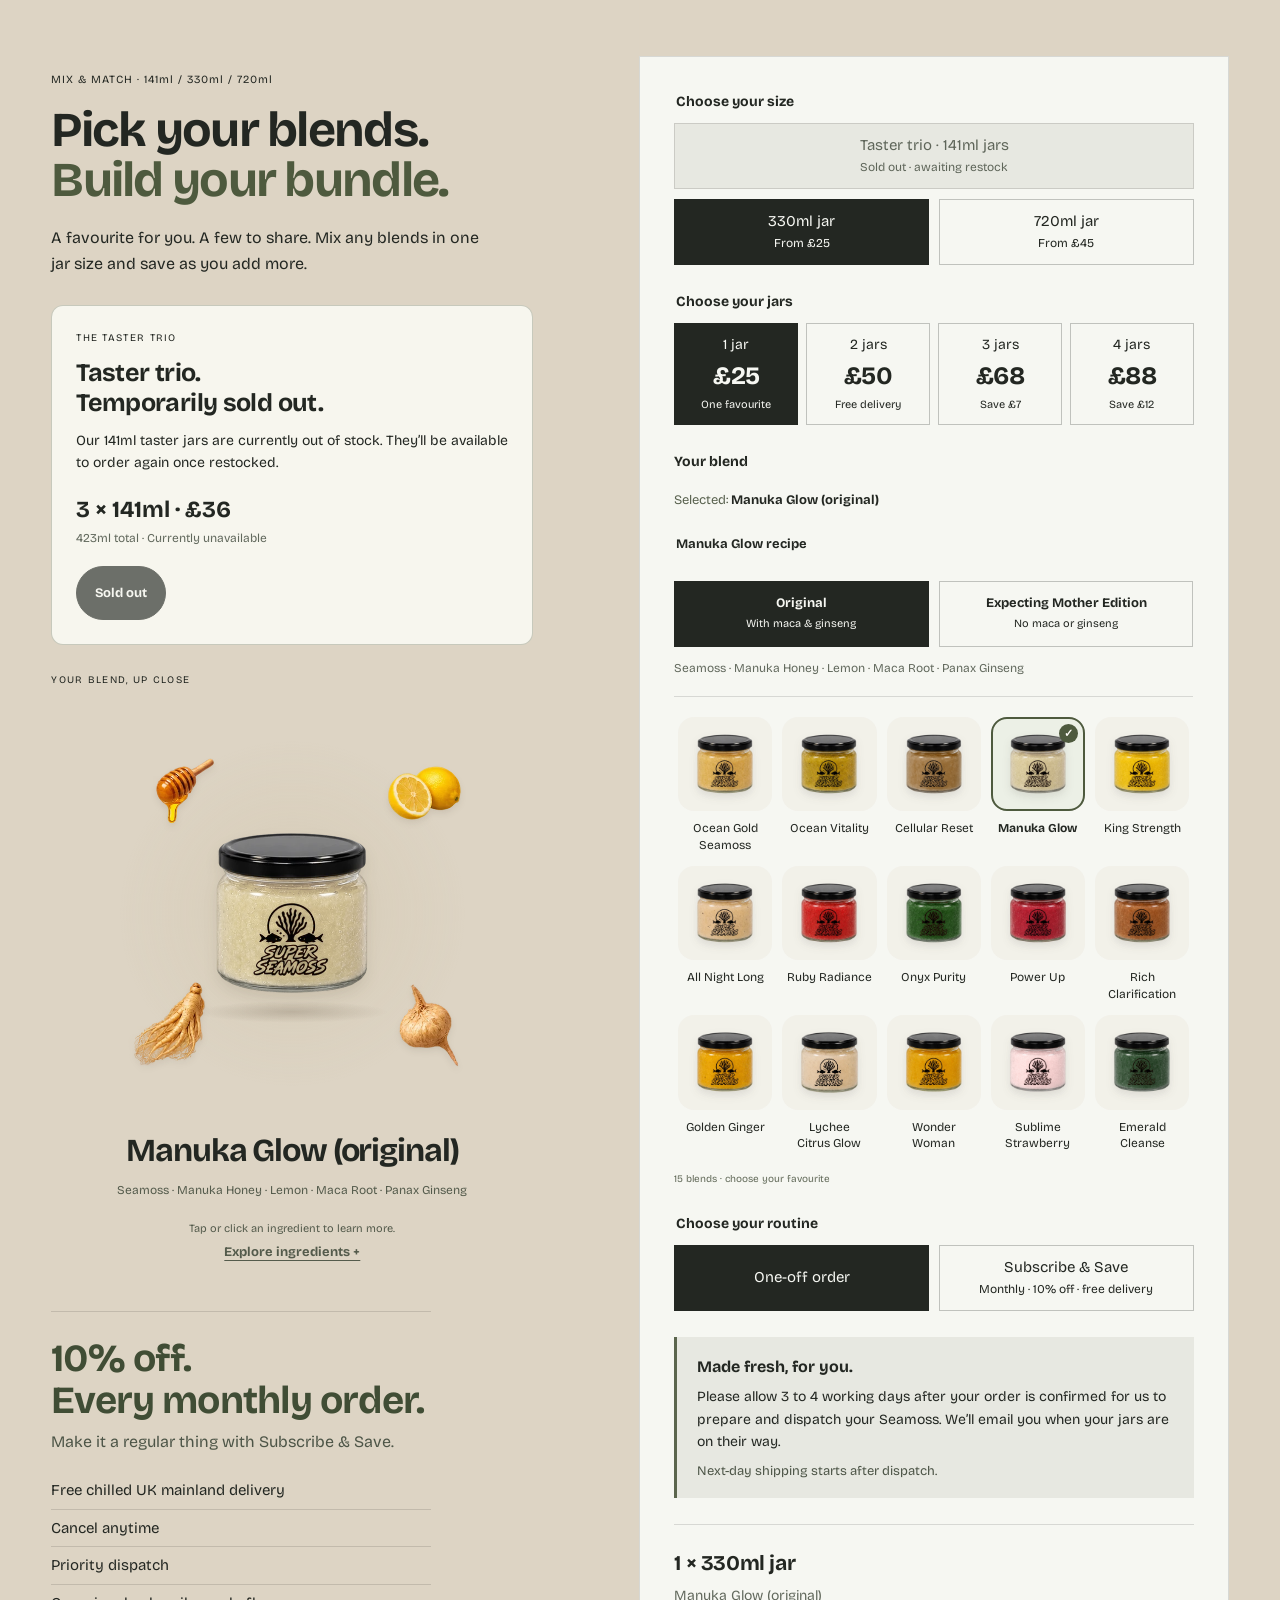
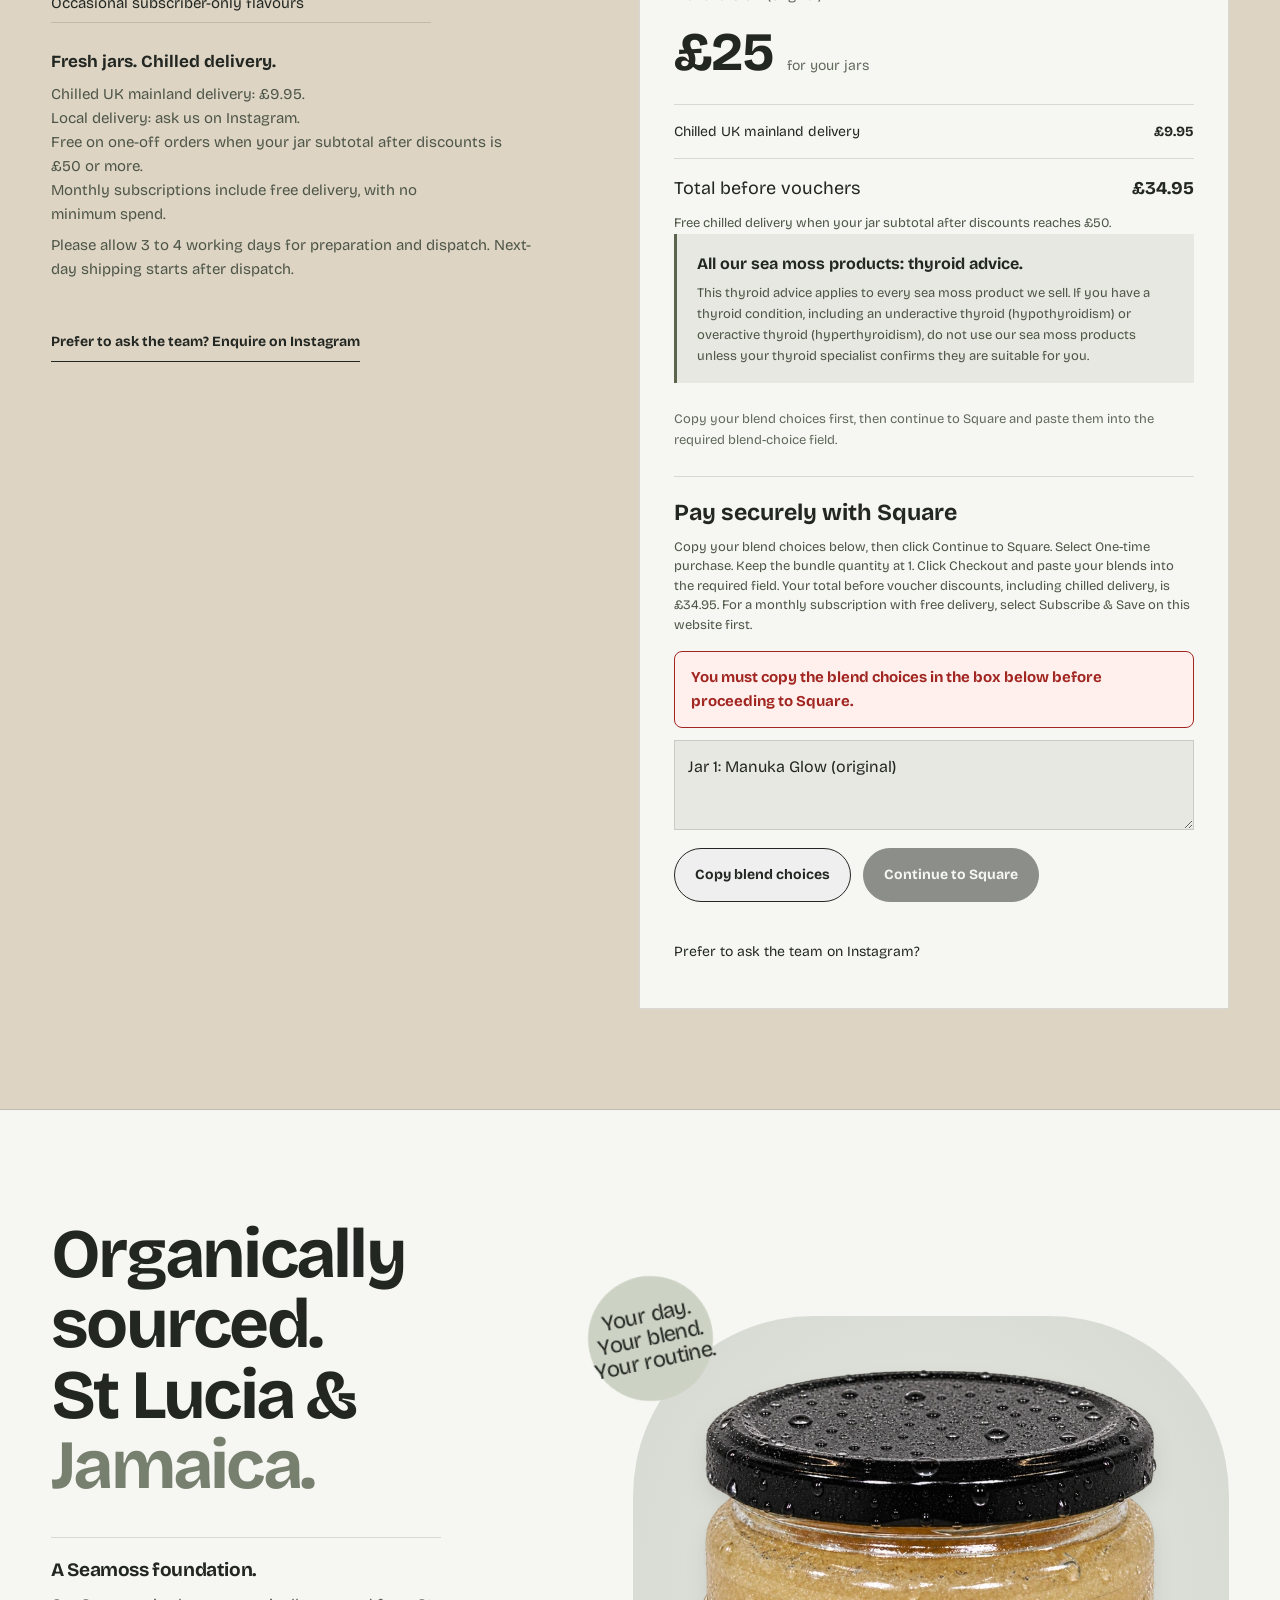
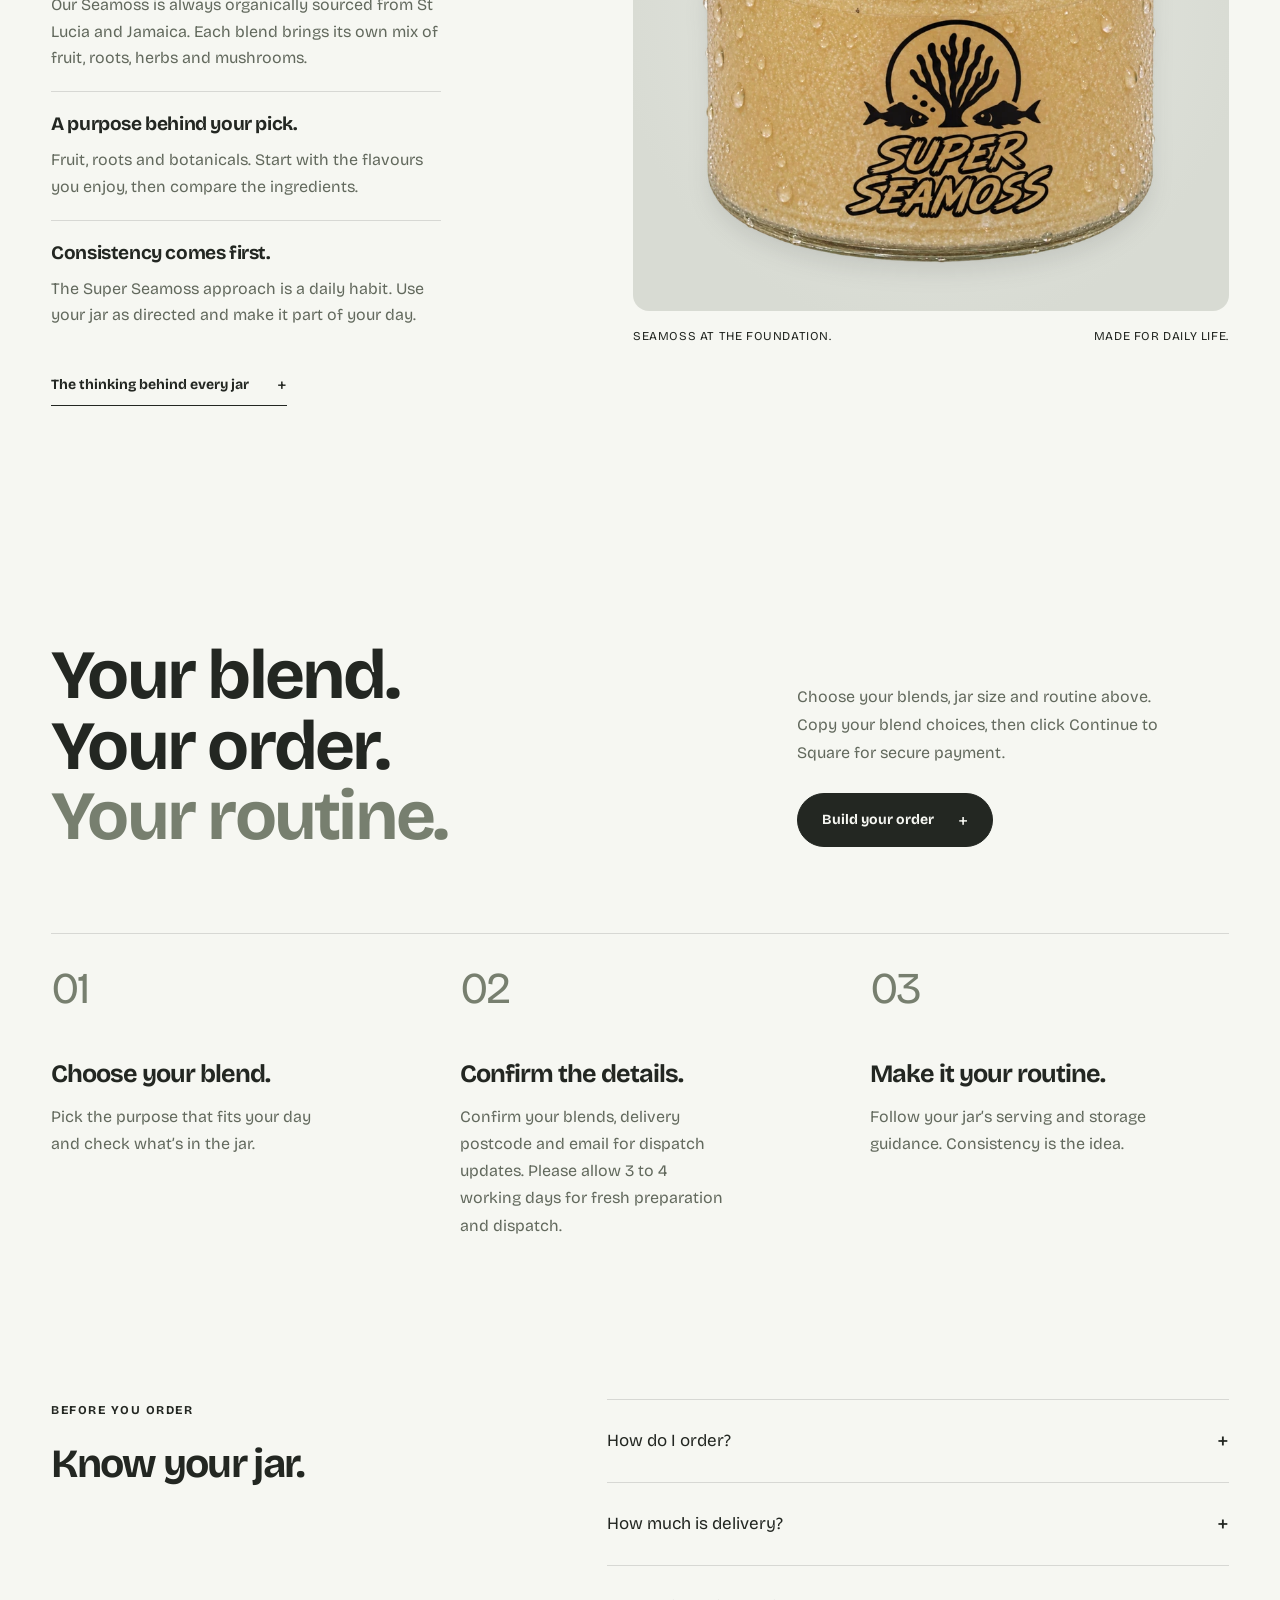
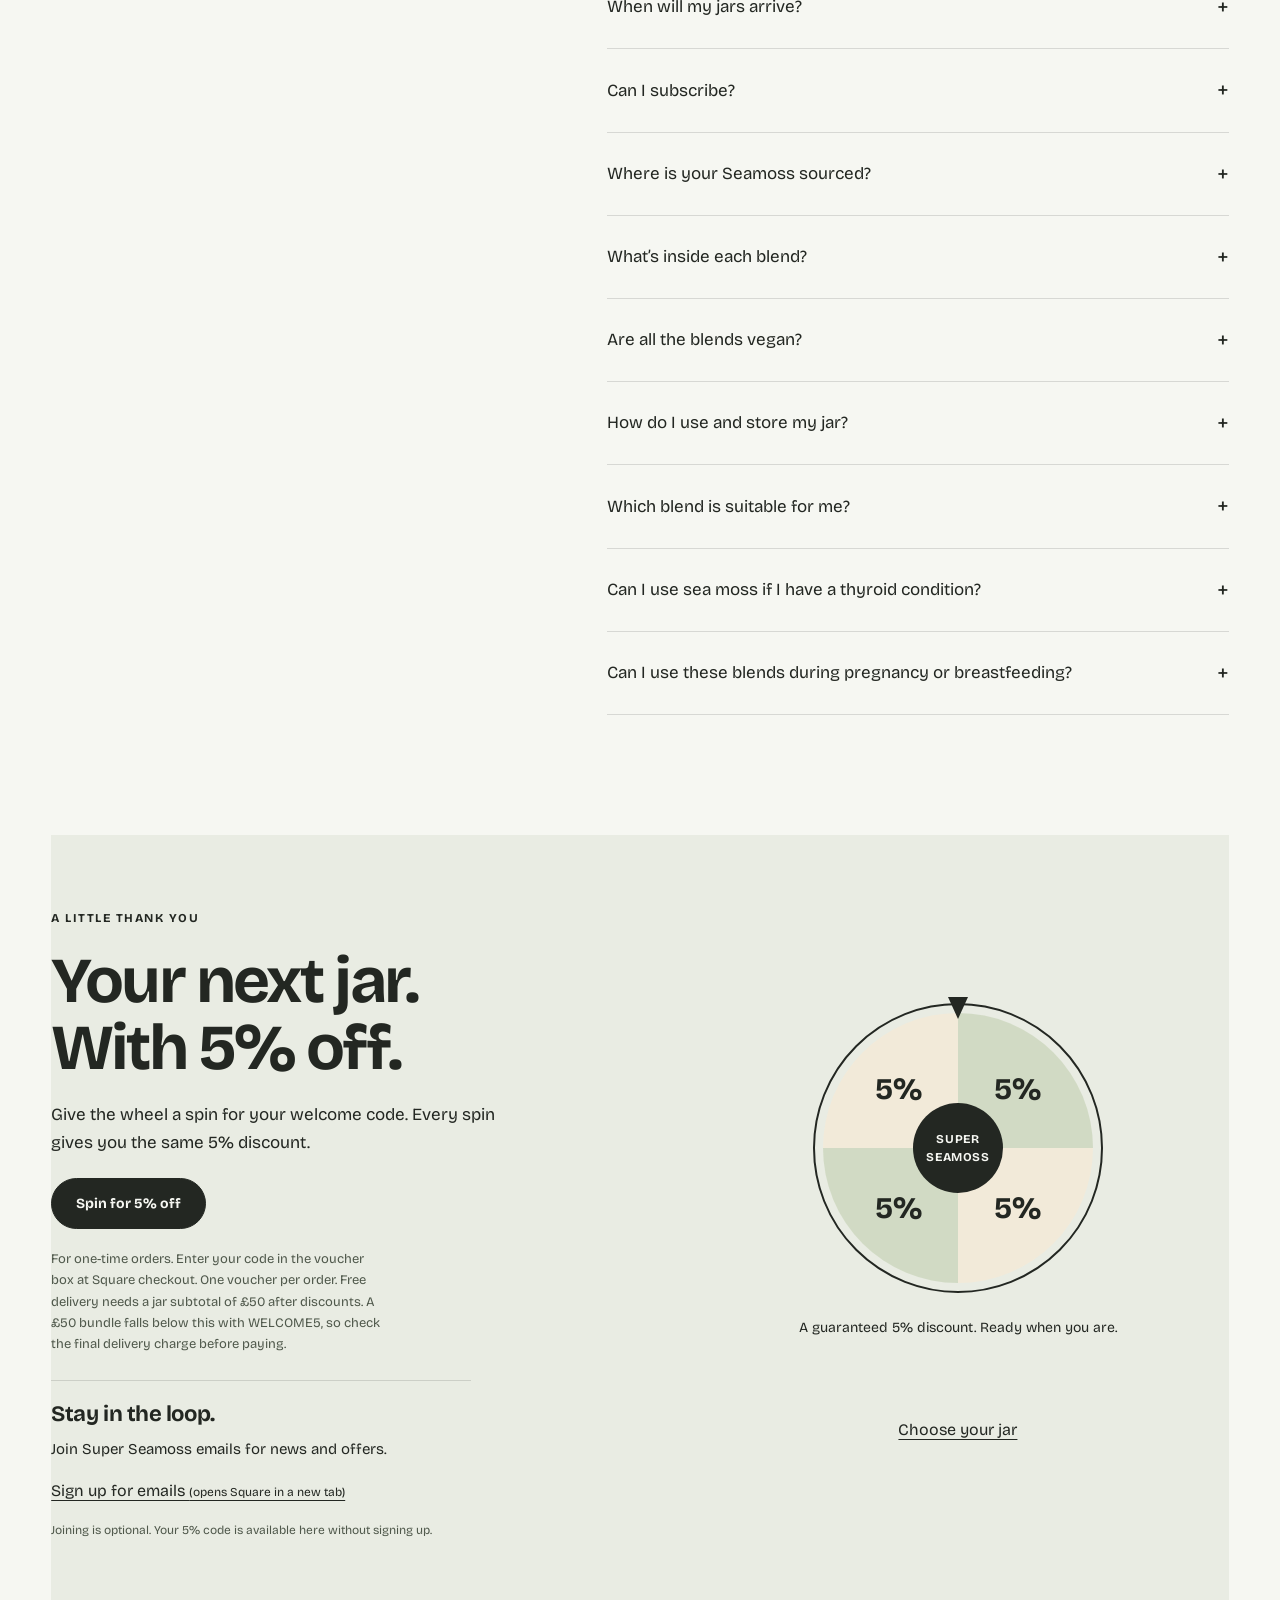
==== commit 997b4af5: "Rename Seductive Honey and clarify thyroid advice applies to all blends" ====
--- a/index.html
+++ b/index.html
@@ -2,7 +2,7 @@
 <html lang="en-GB">
 <head>
 <meta charset="utf-8">
-<meta name="build-version" content="superseamoss-20261106-owner-details"><meta name="viewport" content="width=device-width,initial-scale=1,viewport-fit=cover">
+<meta name="build-version" content="superseamoss-20261108-owner-corrections"><meta name="viewport" content="width=device-width,initial-scale=1,viewport-fit=cover">
 <title>Sea Moss Gel UK | 15 Blends &amp; Bundles | Super Seamoss</title>
 <meta name="description" content="Shop 15 sea moss gel blends from Super Seamoss. Choose 330ml or 720ml jars, or mix-and-match bundles with chilled UK mainland delivery.">
 <meta name="theme-color" content="#e1e3dc">
@@ -220,7 +220,7 @@
 <div class="menu-links"><a href="#top">Home</a>
 <a href="#collection">Our 15 blends</a>
 <a href="#blend-finder">Find your blend</a>
-<a href="#seduction-honey">Seduction Honey</a>
+<a href="#seduction-honey">Seductive Honey</a>
 <a href="#order-options">Mix &amp; match</a>
 <a href="#ritual">How to order</a>
 <a href="/reviews/">Reviews</a>
@@ -253,7 +253,7 @@
 </section>
 <div class="section-wrap finder-entry"><a class="finder-text-link" href="#blend-finder">Not sure where to start? Find your blend</a></div>
 <section class="blends-section" id="collection" aria-labelledby="blends-heading">
-<div class="collection-heading section-wrap"><div><span class="tiny-label">THE SUPER SEAMOSS COLLECTION</span><h2 id="blends-heading">15 blends.<br><span>Choose for your day.</span></h2></div><p>Explore 15 sea moss gel blends in 330ml and 720ml jars. Our 141ml taster trio is currently sold out. Find your favourite, with chilled UK mainland delivery.</p></div>
+<div class="collection-heading section-wrap"><div><span class="tiny-label">THE SUPER SEAMOSS COLLECTION</span><h2 id="blends-heading">15 blends.<br><span>Choose for your day.</span></h2></div><p>Explore 15 sea moss gel blends in 330ml and 720ml jars. Our 141ml taster trio is currently sold out. Find your favourite, with chilled UK mainland delivery.<br><a class="finder-text-link" href="#thyroid-advice">Thyroid advice for all our sea moss products</a></p></div>
 <div class="blend-showcase">
 <div class="blend-panels">
 <article class="blend-panel" id="panel-manuka-glow" aria-labelledby="heading-manuka-glow">
@@ -355,9 +355,9 @@
 <p class="finder-error" data-finder-error role="alert"></p><div class="finder-actions"><button type="button" class="button" data-finder-back hidden>Back</button><button type="submit" class="button button-dark" data-finder-next>Continue</button></div>
 </form>
 <div data-finder-age-stop hidden><h3 tabindex="-1">A little guidance first.</h3><p class="finder-reason">This blend finder is for adults, so we won’t suggest products or a bundle for someone under 18. Please ask a parent or guardian and a healthcare professional about ingredients and suitability.</p><button type="button" class="finder-text-link" data-finder-age-change>Change my age group</button></div>
-<div data-finder-result hidden><h3 tabindex="-1"></h3><p class="finder-reason" data-finder-reason></p><div class="finder-matches" data-finder-cards></div><div class="finder-offer"><strong data-finder-offer></strong><p data-finder-delivery></p><p data-finder-monthly hidden></p><p data-finder-family hidden>Shopping for family? Check suitability for each person. These suggestions do not establish suitability for children, pregnancy, breastfeeding or anyone taking medication.</p><div class="finder-actions"><a class="button button-dark" href="#order-choices" data-order-bundle="1" data-order-blends=""></a></div></div><div class="finder-guidance" data-finder-health></div><div class="finder-guidance"><p>If you have a thyroid condition, including an underactive thyroid (hypothyroidism) or overactive thyroid (hyperthyroidism), do not use our sea moss products unless your thyroid specialist confirms they are suitable for you.</p><p>Check full ingredients, allergens and suitability with the team before ordering.</p><a class="finder-text-link" href="#thyroid-advice">Read the thyroid advice</a></div><div class="finder-actions"><button type="button" class="finder-text-link" data-finder-change>Change my answers</button><button type="button" class="finder-text-link" data-finder-restart>Start again</button></div></div>
+<div data-finder-result hidden><h3 tabindex="-1"></h3><p class="finder-reason" data-finder-reason></p><div class="finder-matches" data-finder-cards></div><div class="finder-offer"><strong data-finder-offer></strong><p data-finder-delivery></p><p data-finder-monthly hidden></p><p data-finder-family hidden>Shopping for family? Check suitability for each person. These suggestions do not establish suitability for children, pregnancy, breastfeeding or anyone taking medication.</p><div class="finder-actions"><a class="button button-dark" href="#order-choices" data-order-bundle="1" data-order-blends=""></a></div></div><div class="finder-guidance" data-finder-health></div><div class="finder-guidance"><p>This thyroid advice applies to every sea moss product we sell. If you have a thyroid condition, including an underactive thyroid (hypothyroidism) or overactive thyroid (hyperthyroidism), do not use our sea moss products unless your thyroid specialist confirms they are suitable for you.</p><p>Check full ingredients, allergens and suitability with the team before ordering.</p><a class="finder-text-link" href="#thyroid-advice">Read the thyroid advice</a></div><div class="finder-actions"><button type="button" class="finder-text-link" data-finder-change>Change my answers</button><button type="button" class="finder-text-link" data-finder-restart>Start again</button></div></div>
 </div></div></div></section>
-<section class="honey-announcement section-wrap" id="seduction-honey" aria-labelledby="honey-heading"><div class="honey-announcement-grid"><div><span class="tiny-label">INTRODUCING A NEW RECIPE</span><h2 id="honey-heading">Seduction<br>Honey.</h2><p>Sea moss, honey, lemon juice and a new botanical blend.</p><p class="honey-status"><strong>Pre-orders planned. Not open yet.</strong> Prices and the first dispatch date will be confirmed before we take payment.</p><p class="honey-status">Planned jar sizes: 141ml, 330ml and 720ml. Taster jars remain unavailable until restocked.</p><a class="finder-text-link" href="https://www.instagram.com/super.seamoss/" target="_blank" rel="noopener">Ask us about the launch</a><details class="product-care"><summary>Storage &amp; delivery</summary><div><h4>STORAGE &amp; FRESHNESS</h4><p>Keep refrigerated at all times. Consume within 10–14 days of opening. Always use a clean, dry spoon and return the jar to the refrigerator after use.</p><h4>DELIVERY</h4><p>The same delivery options as our existing range are planned. The first dispatch date will be shown before pre-orders open; our usual preparation time does not apply to this launch yet.</p><a class="finder-text-link" href="#questions">Read our delivery information</a></div></details></div><div><h3>What’s in the recipe</h3><ul><li>Sea moss</li><li>Honey</li><li>Lemon Juice</li><li>Tribulus Terrestris</li><li>Maca</li><li>Tongkat Ali</li><li>Panax Ginseng</li></ul><p class="honey-status">Contains honey. Not vegan. The final label, serving instructions and allergen information will be available before orders open.</p><p class="honey-status">If you are pregnant, breastfeeding, take medication or have a medical condition, speak with a healthcare professional before using botanical blends. If you have a thyroid condition, do not use our sea moss products unless your thyroid specialist confirms they are suitable for you.</p><a class="finder-text-link" href="#thyroid-advice">Read the thyroid advice</a></div></div></section>
+<section class="honey-announcement section-wrap" id="seduction-honey" aria-labelledby="honey-heading"><div class="honey-announcement-grid"><div><span class="tiny-label">INTRODUCING A NEW RECIPE</span><h2 id="honey-heading">Seductive<br>Honey.</h2><p>Sea moss, honey, lemon juice and a new botanical blend.</p><p class="honey-status"><strong>Pre-orders planned. Not open yet.</strong> Prices and the first dispatch date will be confirmed before we take payment.</p><p class="honey-status">Planned jar sizes: 141ml, 330ml and 720ml. Taster jars remain unavailable until restocked.</p><a class="finder-text-link" href="https://www.instagram.com/super.seamoss/" target="_blank" rel="noopener">Ask us about the launch</a><details class="product-care"><summary>Storage &amp; delivery</summary><div><h4>STORAGE &amp; FRESHNESS</h4><p>Keep refrigerated at all times. Consume within 10–14 days of opening. Always use a clean, dry spoon and return the jar to the refrigerator after use.</p><h4>DELIVERY</h4><p>The same delivery options as our existing range are planned. The first dispatch date will be shown before pre-orders open; our usual preparation time does not apply to this launch yet.</p><a class="finder-text-link" href="#questions">Read our delivery information</a></div></details></div><div><h3>What’s in the recipe</h3><ul><li>Sea moss</li><li>Honey</li><li>Lemon Juice</li><li>Tribulus Terrestris</li><li>Maca</li><li>Tongkat Ali</li><li>Panax Ginseng</li></ul><p class="honey-status">Contains honey. Not vegan. The final label, serving instructions and allergen information will be available before orders open.</p><p class="honey-status">If you are pregnant, breastfeeding, take medication or have a medical condition, speak with a healthcare professional before using botanical blends. This thyroid advice applies to every sea moss product we sell. If you have a thyroid condition, do not use our sea moss products unless your thyroid specialist confirms they are suitable for you.</p><a class="finder-text-link" href="#thyroid-advice">Read the thyroid advice</a></div></div></section>
 <section class="order-options" id="order-options" aria-labelledby="order-heading">
 <div class="order-layout section-wrap">
 <div class="order-intro">
@@ -399,7 +399,7 @@
 <fieldset class="order-choice order-purchase"><legend>Choose your routine</legend><div class="order-choice-row"><label><input type="radio" name="purchase-type" value="one-off" checked><span>One-off order</span></label><label><input type="radio" name="purchase-type" value="subscription"><span>Subscribe &amp; Save<small>Monthly · 10% off · free delivery</small></span></label></div></fieldset>
 <aside class="order-preparation-note" aria-label="Fresh preparation and dispatch"><strong>Made fresh, for you.</strong><p>Please allow 3 to 4 working days after your order is confirmed for us to prepare and dispatch your Seamoss. We’ll email you when your jars are on their way.</p><p>Next-day shipping starts after dispatch.</p></aside>
 <div class="order-summary" aria-live="polite" aria-atomic="true"><p id="order-selection">1 × 330ml jar</p><p id="order-blend-summary">Manuka Glow</p><div class="order-price"><s id="order-regular-price" hidden></s><strong id="order-product-price">£25</strong><span id="order-price-unit">for your jars</span></div><p class="order-price-note" id="order-bundle-saving" hidden></p><p class="order-price-note" id="order-subscription-saving" hidden></p><div class="order-totals"><p><span id="order-delivery-label">Chilled UK mainland delivery</span><strong id="order-delivery-price">£9.95</strong></p><p class="order-total"><span id="order-total-label">Total before vouchers</span><strong id="order-total-price">£34.95</strong></p></div><p class="order-shipping-note" id="order-shipping-note">Free chilled delivery when your jar subtotal after discounts reaches £50.</p><p id="order-schedule" hidden>Billed and dispatched monthly. Cancel anytime. Your separate monthly Square checkout includes free delivery, with no minimum spend.</p></div>
-<aside class="order-preparation-note" aria-label="Thyroid safety advice"><strong>Thyroid conditions — please read before ordering.</strong><p>If you have a thyroid condition, including an underactive thyroid (hypothyroidism) or overactive thyroid (hyperthyroidism), do not use our sea moss products unless your thyroid specialist confirms they are suitable for you.</p></aside>
+<aside class="order-preparation-note" aria-label="Thyroid safety advice"><strong>All our sea moss products: thyroid advice.</strong><p>This thyroid advice applies to every sea moss product we sell. If you have a thyroid condition, including an underactive thyroid (hypothyroidism) or overactive thyroid (hyperthyroidism), do not use our sea moss products unless your thyroid specialist confirms they are suitable for you.</p></aside>
 <p id="order-preview-note">Choose your jars, then pay securely in Square. Enable JavaScript to use the order builder, or contact the team on Instagram.</p>
 <details class="order-enquiry-fallback"><summary>Prefer to ask the team on Instagram?</summary><div class="order-enquiry"><label for="order-enquiry-text">Your enquiry</label><textarea id="order-enquiry-text" rows="5" readonly>Hi Super Seamoss, I’d like one 330ml Manuka Glow jar. Jars: £25. Chilled UK mainland delivery: £9.95. Total: £34.95. I understand preparation and dispatch take 3 to 4 working days after my order is confirmed. Please confirm availability, delivery and how to provide my email for the dispatch update.</textarea><div class="order-actions"><button class="button order-copy" type="button">Copy enquiry</button><a class="button button-dark" href="https://www.instagram.com/super.seamoss/" target="_blank" rel="noopener">Open Instagram</a></div><p class="order-copy-status" role="status">Copy your choices, then send them to the team on Instagram.</p></div></details>
 </form>
@@ -425,7 +425,7 @@
 <details><summary>Are all the blends vegan?<b aria-hidden="true">+</b></summary><p>Manuka Glow contains manuka honey. Check your chosen blend’s current ingredients with the team if you follow a vegan diet.</p></details>
 <details><summary>How do I use and store my jar?<b aria-hidden="true">+</b></summary><p>Take 1–3 dessert spoons daily, on its own or added to smoothies, juices, yoghurt or other foods. Keep refrigerated at all times and consume within 10–14 days of opening. Always use a clean, dry spoon and return to the refrigerator immediately after use.</p></details>
 <details><summary>Which blend is suitable for me?<b aria-hidden="true">+</b></summary><p>Check the ingredients and blend-specific guidance before ordering. The brand advises against Rich Clarification during pregnancy, and All Night Long during pregnancy or if you have heart problems. Ask a qualified health professional if you need advice about your circumstances.</p></details>
-<details id="thyroid-advice"><summary>Can I use sea moss if I have a thyroid condition?<b aria-hidden="true">+</b></summary><p>If you have a thyroid condition, including an underactive thyroid (hypothyroidism) or overactive thyroid (hyperthyroidism), do not use our sea moss products unless your thyroid specialist confirms they are suitable for you. Sea moss contains iodine, which can affect thyroid function. This advice also applies if you have been told you have diffuse thyroid disease or take thyroid medication. Ask your thyroid specialist before use.</p><p><a href="https://www.btf-thyroid.org/faqs/is-iodine-important-for-thyroid-health" target="_blank" rel="noopener">Read the British Thyroid Foundation’s iodine guidance</a></p></details>
+<details id="thyroid-advice"><summary>Can I use sea moss if I have a thyroid condition?<b aria-hidden="true">+</b></summary><p>This thyroid advice applies to every sea moss product we sell. If you have a thyroid condition, including an underactive thyroid (hypothyroidism) or overactive thyroid (hyperthyroidism), do not use our sea moss products unless your thyroid specialist confirms they are suitable for you. Sea moss contains iodine, which can affect thyroid function. This advice also applies if you have been told you have diffuse thyroid disease or take thyroid medication. Ask your thyroid specialist before use.</p><p><a href="https://www.btf-thyroid.org/faqs/is-iodine-important-for-thyroid-health" target="_blank" rel="noopener">Read the British Thyroid Foundation’s iodine guidance</a></p></details>
 <details><summary>Can I use these blends during pregnancy or breastfeeding?<b aria-hidden="true">+</b></summary><p>Manuka Glow (Expecting Mother Edition) is the only blend we offer for expectant mothers. It contains Seamoss, Manuka honey and lemon, with no maca or ginseng. This is a separate recipe from our original Manuka Glow. Check the full ingredients with your GP, midwife or pharmacist before use to confirm it is suitable for you, especially if you are unsure. If you are breastfeeding, ask your GP, midwife or pharmacist before using any blend. Avoid blends containing ashwagandha during pregnancy or breastfeeding.</p></details>
 </div></section>
 <section class="welcome-offer section-wrap" id="welcome-offer" aria-labelledby="welcome-offer-heading">
@@ -436,7 +436,7 @@
 </main>
 <footer class="site-footer section-wrap"><div class="footer-top"><a href="#top" class="brand" aria-label="Super Seamoss, back to top"><img src="assets/logo-mark.webp" alt="Super Seamoss original logo" width="65" height="65" loading="lazy" decoding="async"><span>Super <span class="brand-word">Seamoss</span><small>SEAMOSS GEL. DAILY NOURISHMENT.</small></span></a><p>Seamoss at the foundation.<br>Your routine, your blend.</p><a href="#top" class="text-link">Back to the top <span aria-hidden="true">+</span></a></div><div class="footer-bottom"><span>© 2026 Super Seamoss</span><a href="/reviews/">Reviews</a><a href="#welcome-offer">5% welcome offer</a><button type="button" data-analytics-settings>Cookie settings</button><a href="https://www.instagram.com/super.seamoss/" target="_blank" rel="noopener">Instagram</a><a href="mailto:info@superseamoss.co.uk">Contact us</a></div></footer>
 <dialog class="review-dialog" aria-labelledby="review-dialog-title"><button class="review-dialog-close" data-review-close type="button" autofocus aria-label="Close full review">Close <span aria-hidden="true">×</span></button><h2 id="review-dialog-title">Jenna the PT</h2><blockquote class="review-dialog-text"></blockquote><button class="review-read-more" data-review-close type="button">Close review <span aria-hidden="true">×</span></button></dialog>
-<dialog class="product-dialog" aria-labelledby="product-dialog-title"><button class="close-button" aria-label="Close blend details">Close</button><div class="product-dialog-grid"><div class="product-dialog-art"><img id="product-dialog-image" alt="" width="1536" height="1024"></div><div class="product-dialog-copy"><p class="eyebrow">The Super Seamoss collection</p><h2 id="product-dialog-title"></h2><p id="product-dialog-description"></p><a class="button" id="product-dialog-buy" href="#order-choices" data-order-blend="manuka-glow">Buy Now</a><h3 class="ingredient-label">Featured ingredients</h3><ul id="product-dialog-ingredients"></ul><p class="product-note" id="product-dialog-note" hidden></p><div id="product-dialog-recipes" hidden><p class="product-note">Our Expecting Mother Edition option is a three-ingredient recipe: Seamoss, Manuka honey and lemon, with no maca or ginseng.</p><a class="inline-link" href="#order-choices" data-order-blend="manuka-glow">Choose your Manuka Glow recipe <span aria-hidden="true">+</span></a></div><p class="product-note">If you have a thyroid condition, including an underactive thyroid (hypothyroidism) or overactive thyroid (hyperthyroidism), do not use our sea moss products unless your thyroid specialist confirms they are suitable for you.</p><p class="ingredient-footnote">Confirm the full ingredients and allergens with the team before ordering.</p><a class="inline-link" href="https://www.instagram.com/super.seamoss/" target="_blank" rel="noopener">Enquire on Instagram <span aria-hidden="true">+</span></a><a class="inline-link" id="product-dialog-source" target="_blank" rel="noopener">See the original post <span aria-hidden="true">+</span></a></div></div></dialog>
+<dialog class="product-dialog" aria-labelledby="product-dialog-title"><button class="close-button" aria-label="Close blend details">Close</button><div class="product-dialog-grid"><div class="product-dialog-art"><img id="product-dialog-image" alt="" width="1536" height="1024"></div><div class="product-dialog-copy"><p class="eyebrow">The Super Seamoss collection</p><h2 id="product-dialog-title"></h2><p id="product-dialog-description"></p><a class="button" id="product-dialog-buy" href="#order-choices" data-order-blend="manuka-glow">Buy Now</a><h3 class="ingredient-label">Featured ingredients</h3><ul id="product-dialog-ingredients"></ul><p class="product-note" id="product-dialog-note" hidden></p><div id="product-dialog-recipes" hidden><p class="product-note">Our Expecting Mother Edition option is a three-ingredient recipe: Seamoss, Manuka honey and lemon, with no maca or ginseng.</p><a class="inline-link" href="#order-choices" data-order-blend="manuka-glow">Choose your Manuka Glow recipe <span aria-hidden="true">+</span></a></div><p class="product-note">This thyroid advice applies to every sea moss product we sell. If you have a thyroid condition, including an underactive thyroid (hypothyroidism) or overactive thyroid (hyperthyroidism), do not use our sea moss products unless your thyroid specialist confirms they are suitable for you.</p><p class="ingredient-footnote">Confirm the full ingredients and allergens with the team before ordering.</p><a class="inline-link" href="https://www.instagram.com/super.seamoss/" target="_blank" rel="noopener">Enquire on Instagram <span aria-hidden="true">+</span></a><a class="inline-link" id="product-dialog-source" target="_blank" rel="noopener">See the original post <span aria-hidden="true">+</span></a></div></div></dialog>
 <section class="analytics-consent" aria-label="Analytics cookie choices" hidden>
 <strong>Help us improve Super Seamoss</strong>
 <p>With your permission, we use Google Analytics cookies to measure visits, traffic sources and how our website is used. Choose Decline to browse without analytics. You can change your choice in Cookie settings. <a href="https://policies.google.com/privacy" target="_blank" rel="noopener">Google privacy policy</a>.</p>
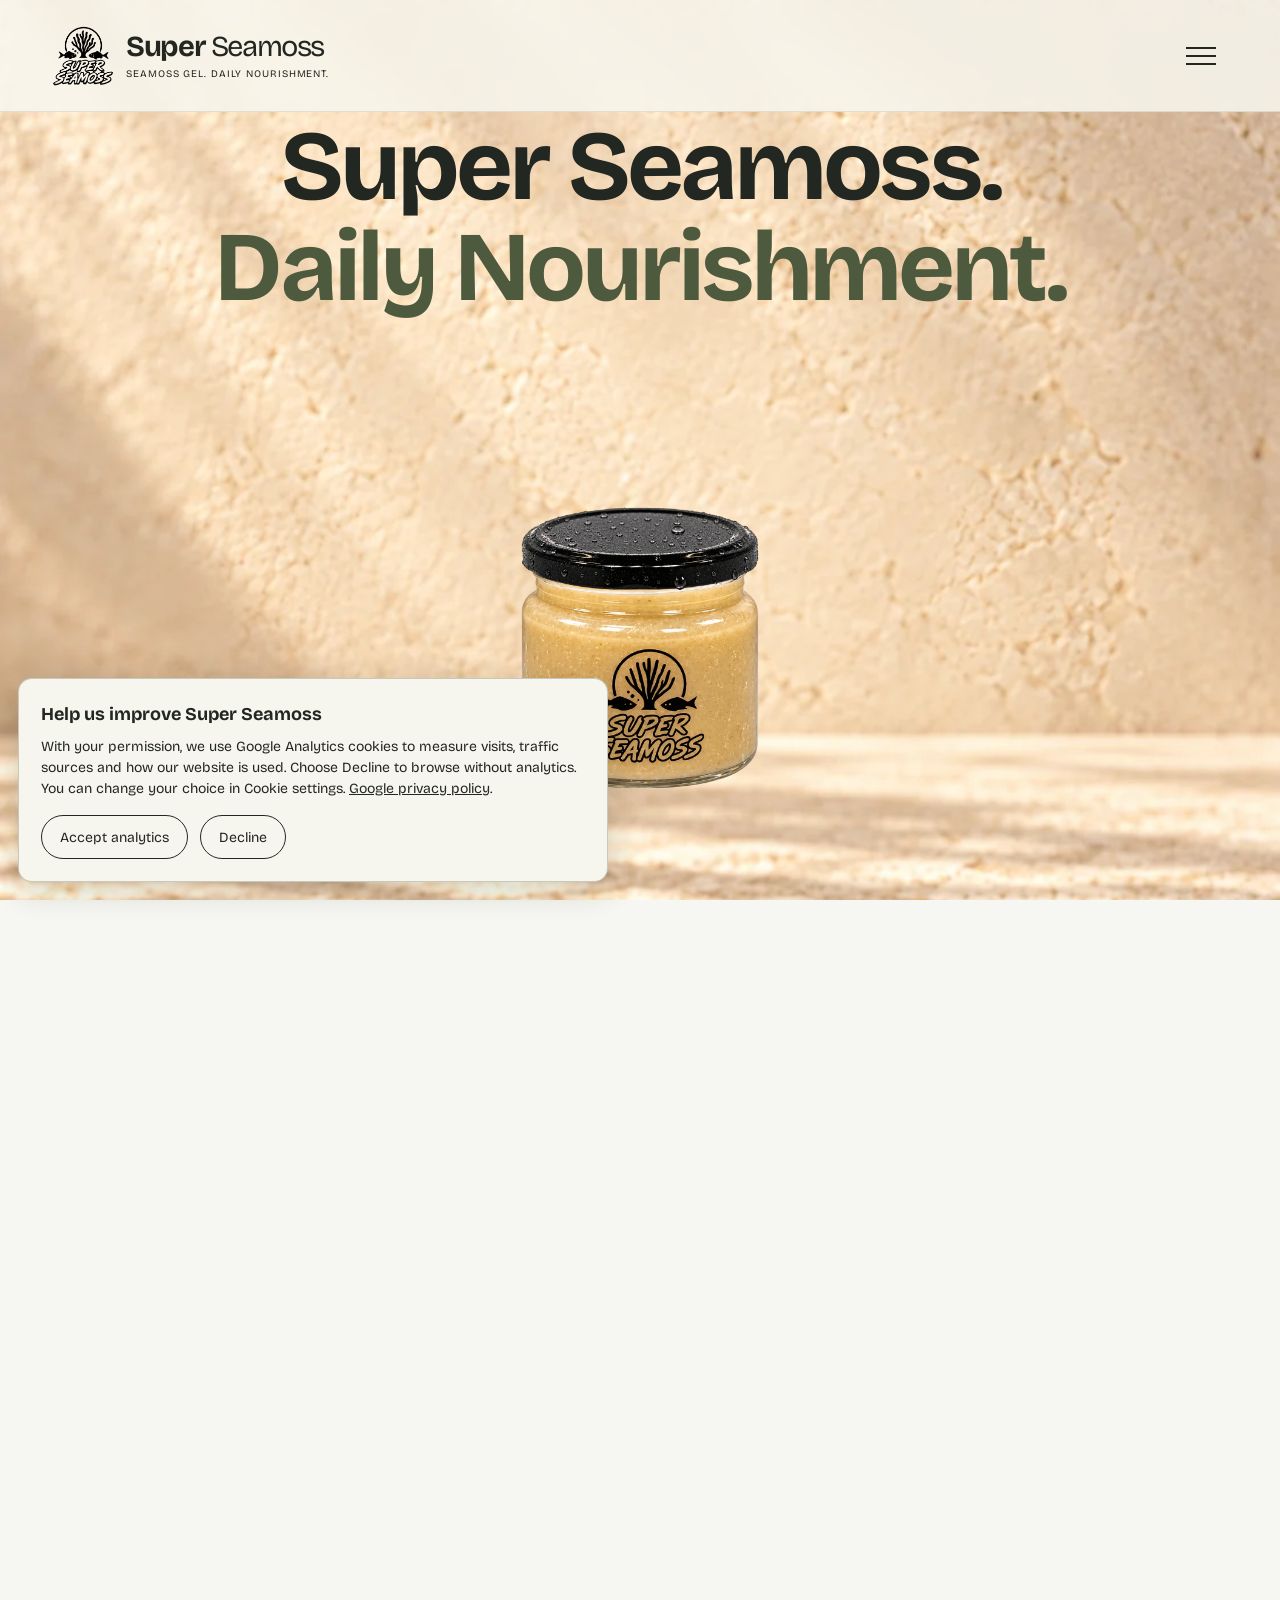
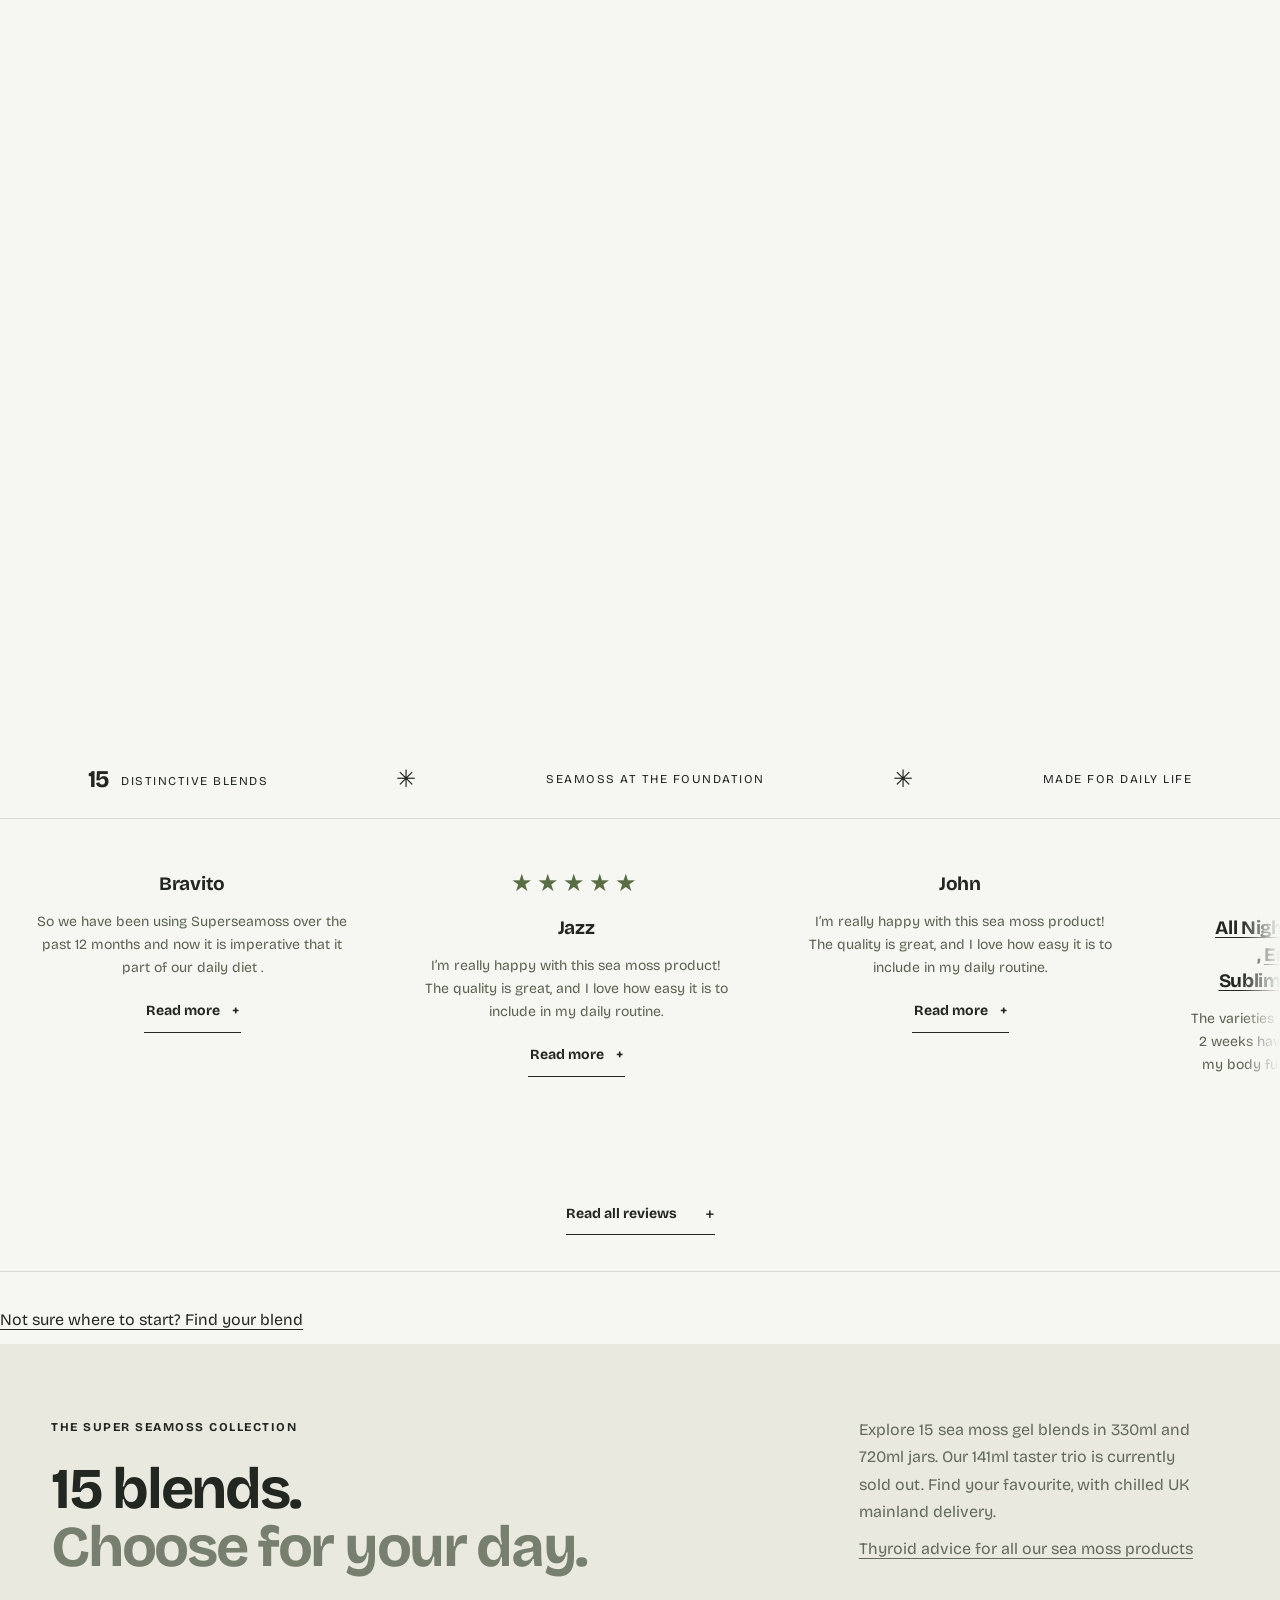
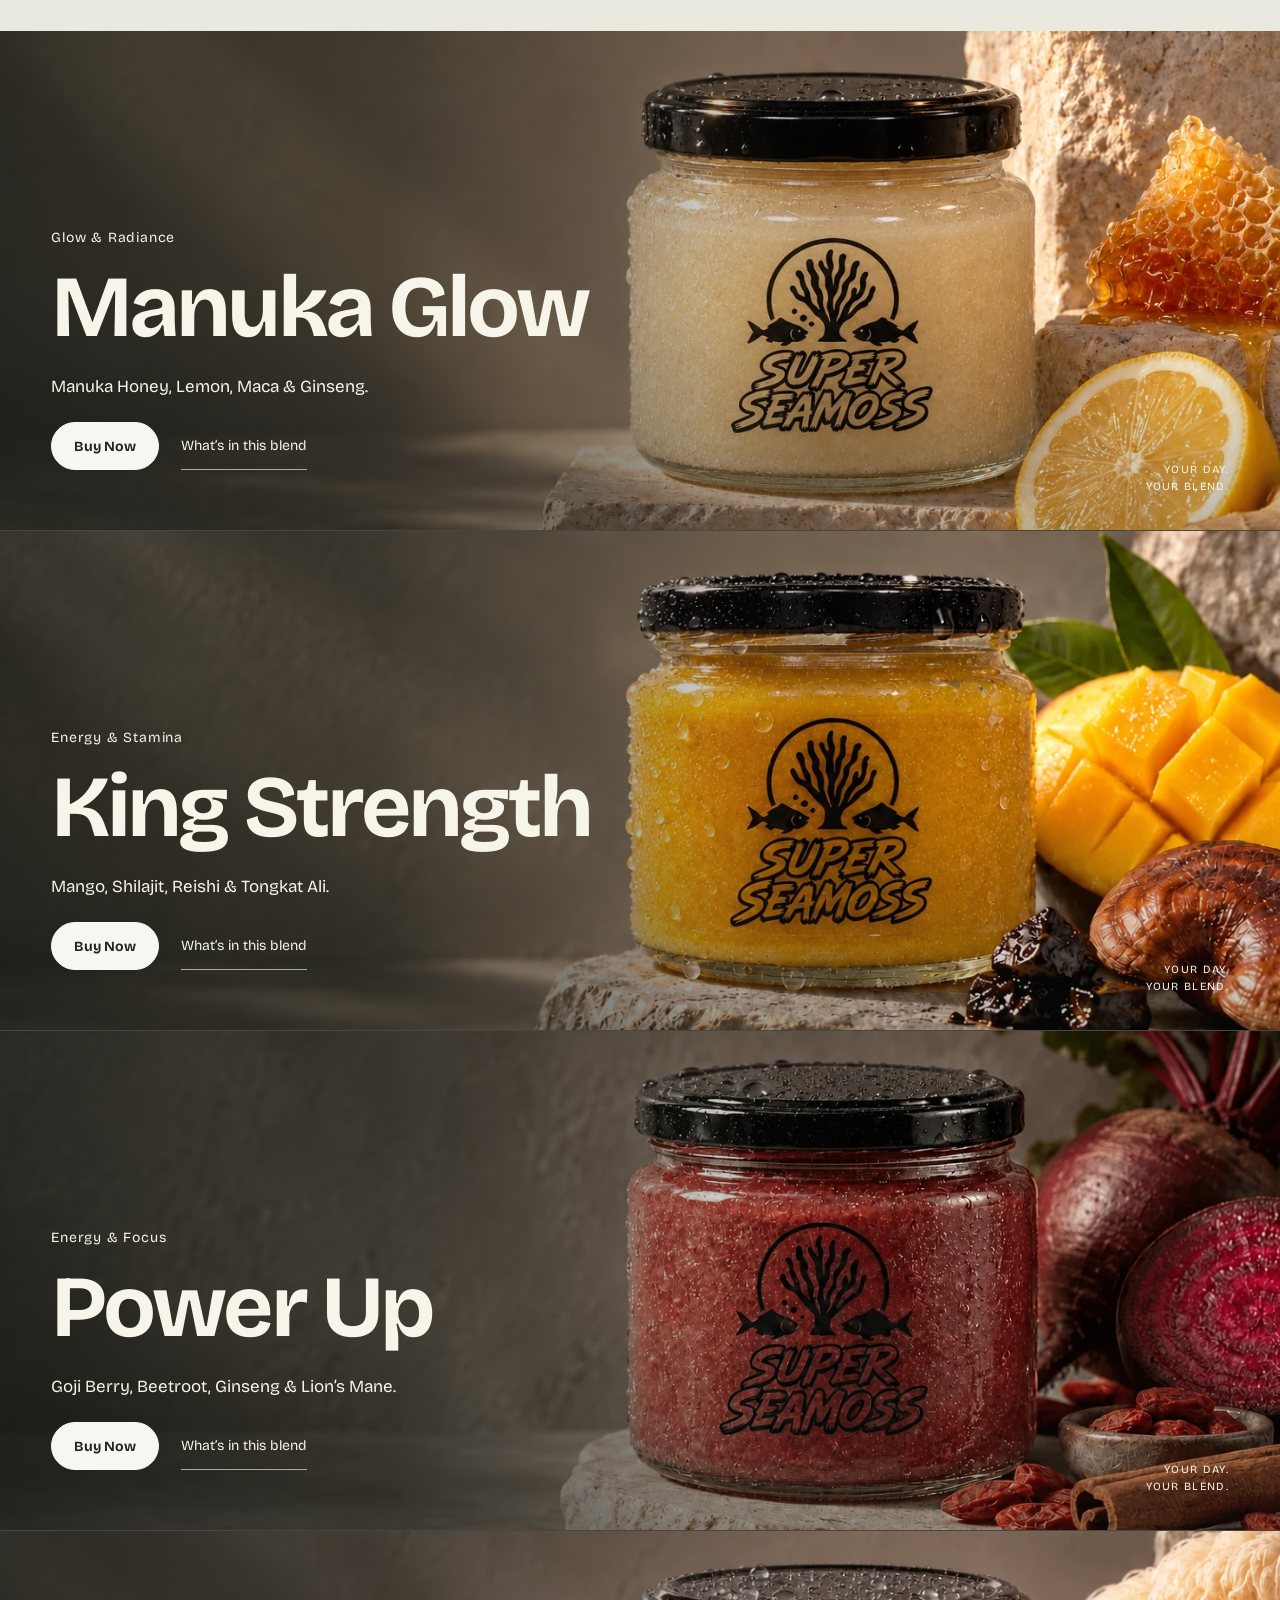
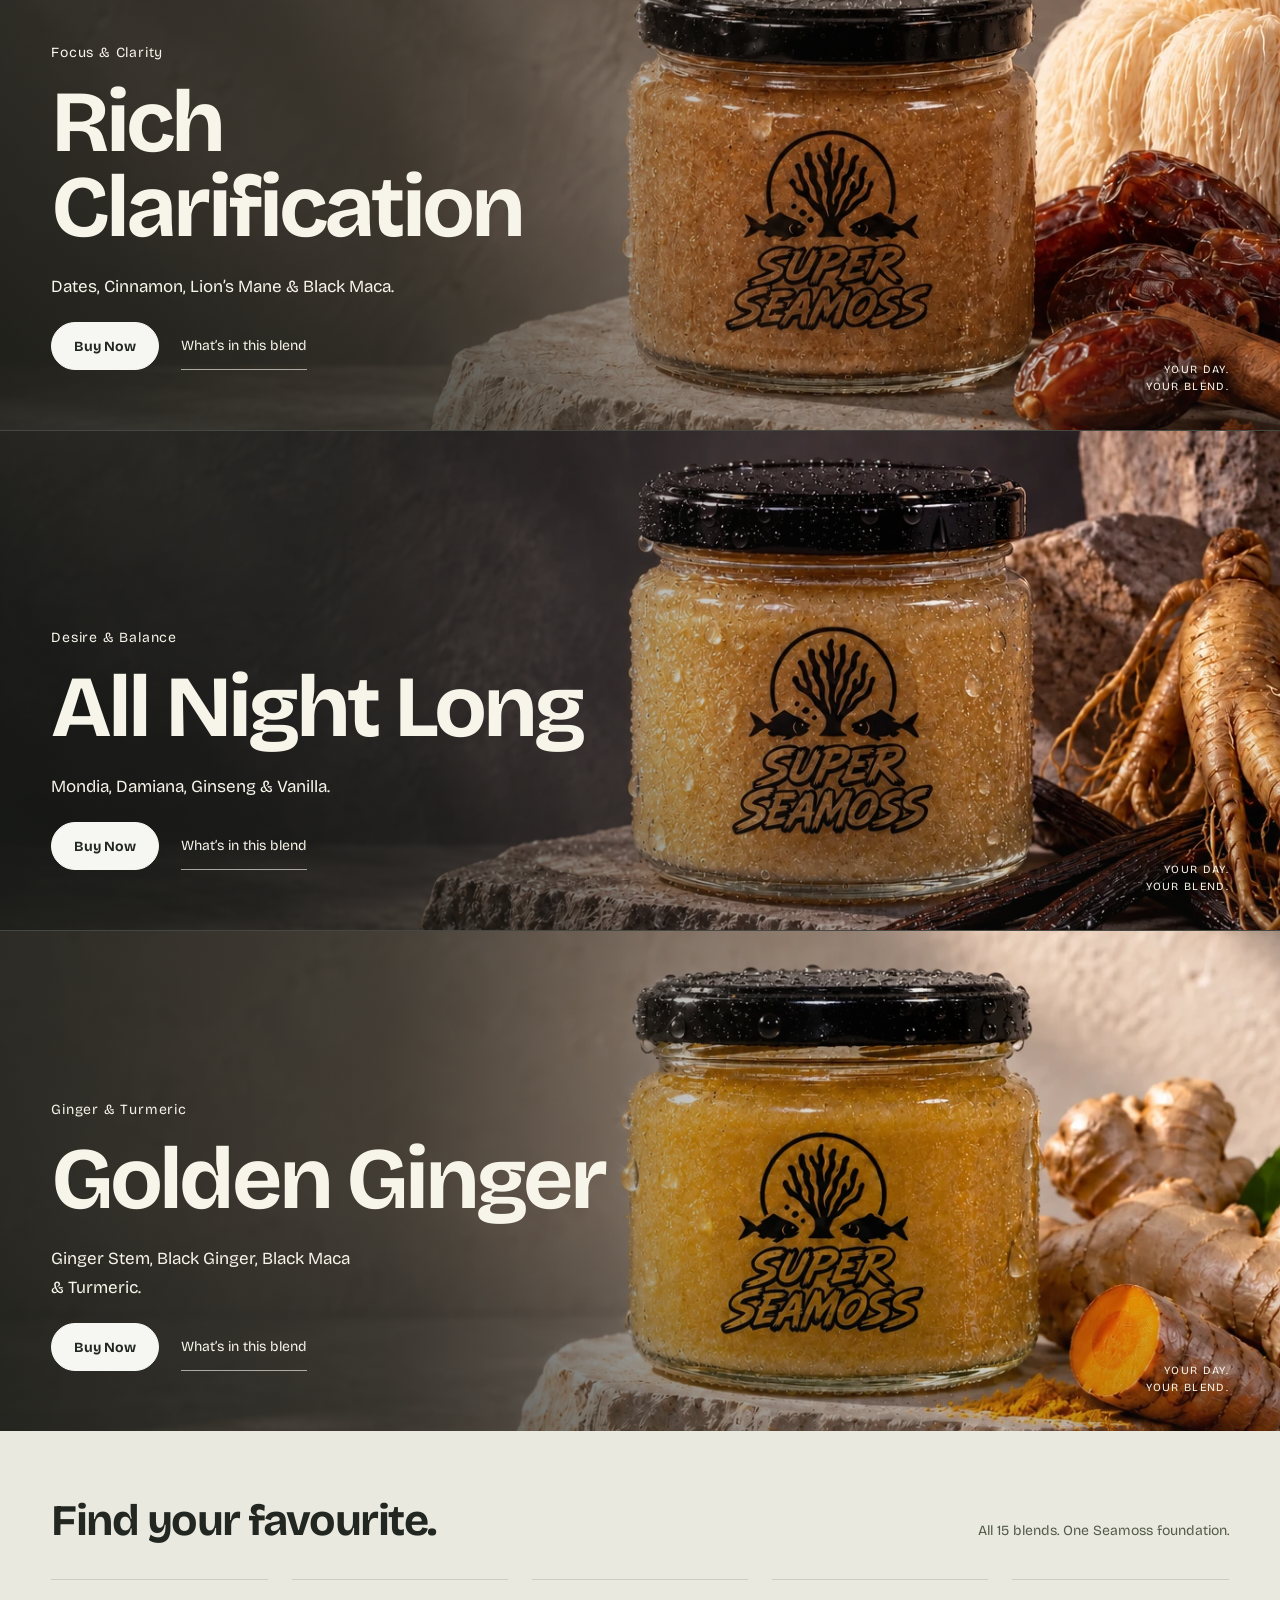
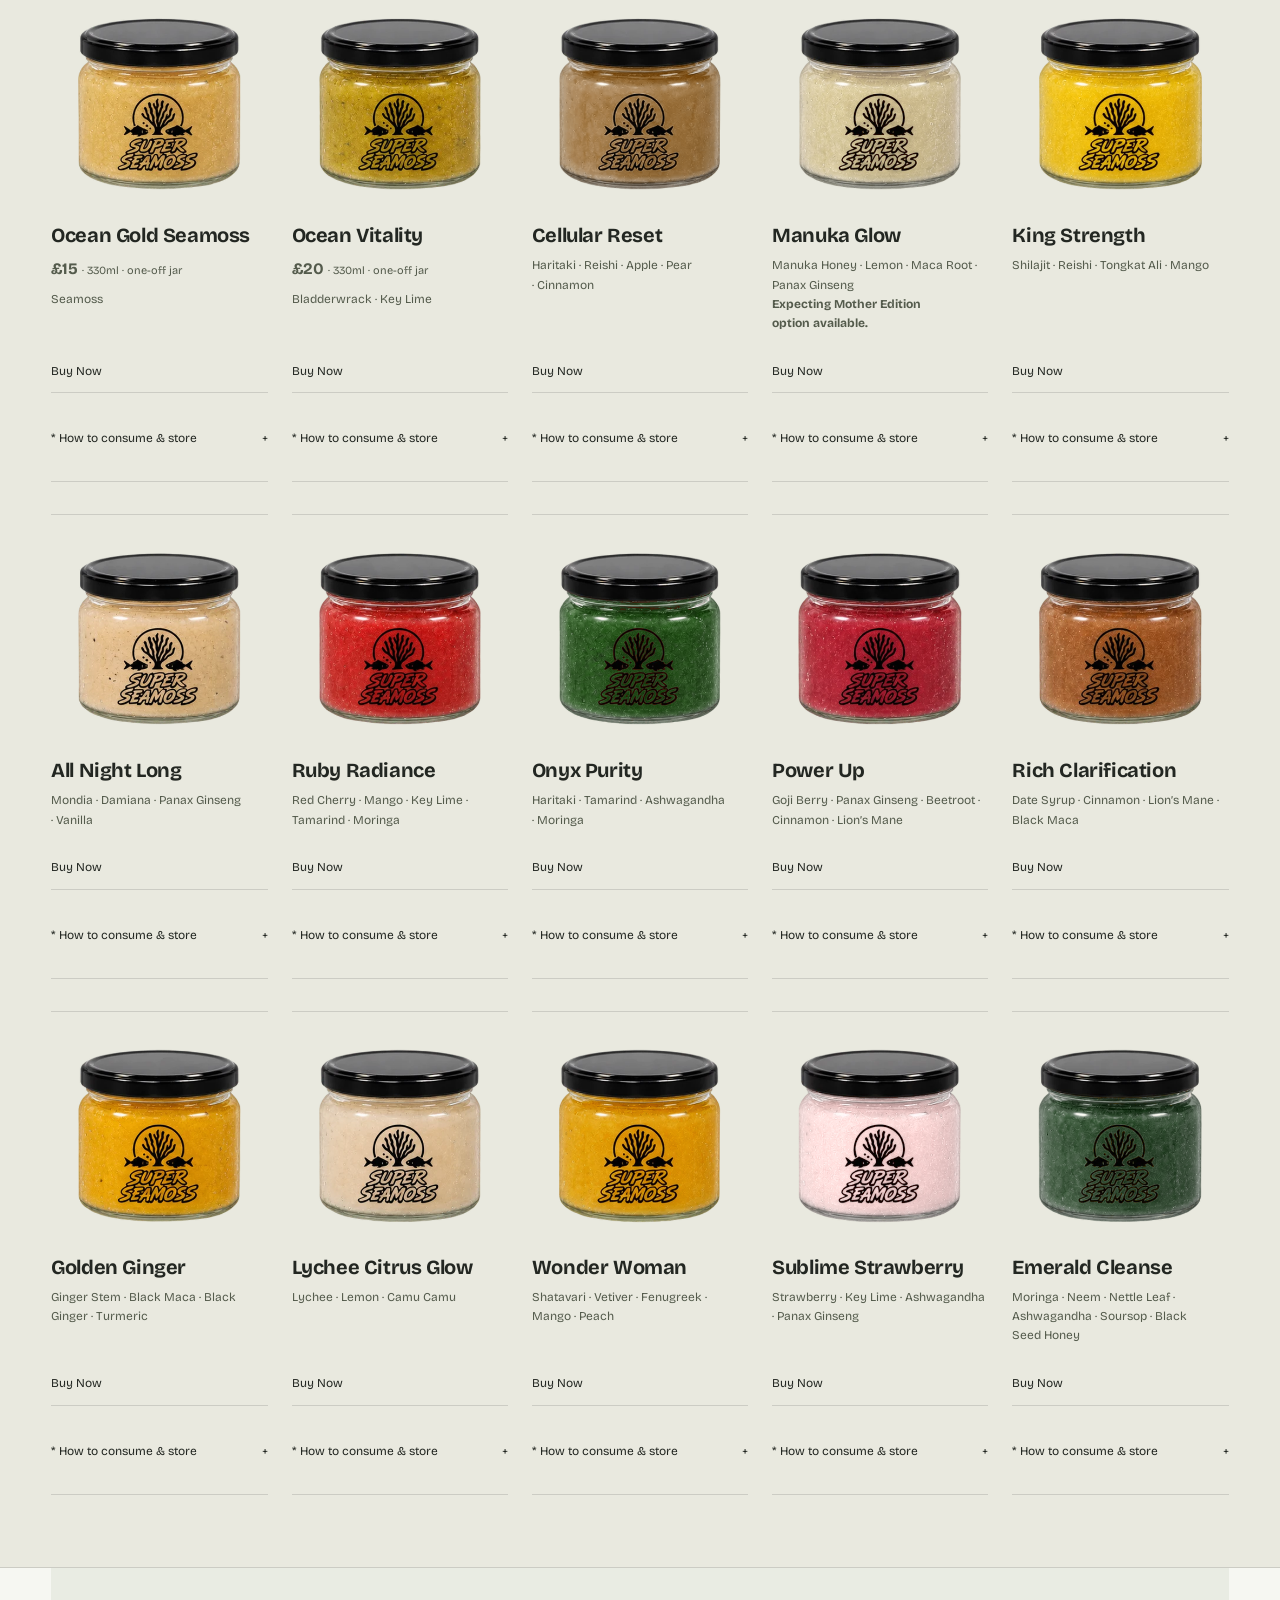
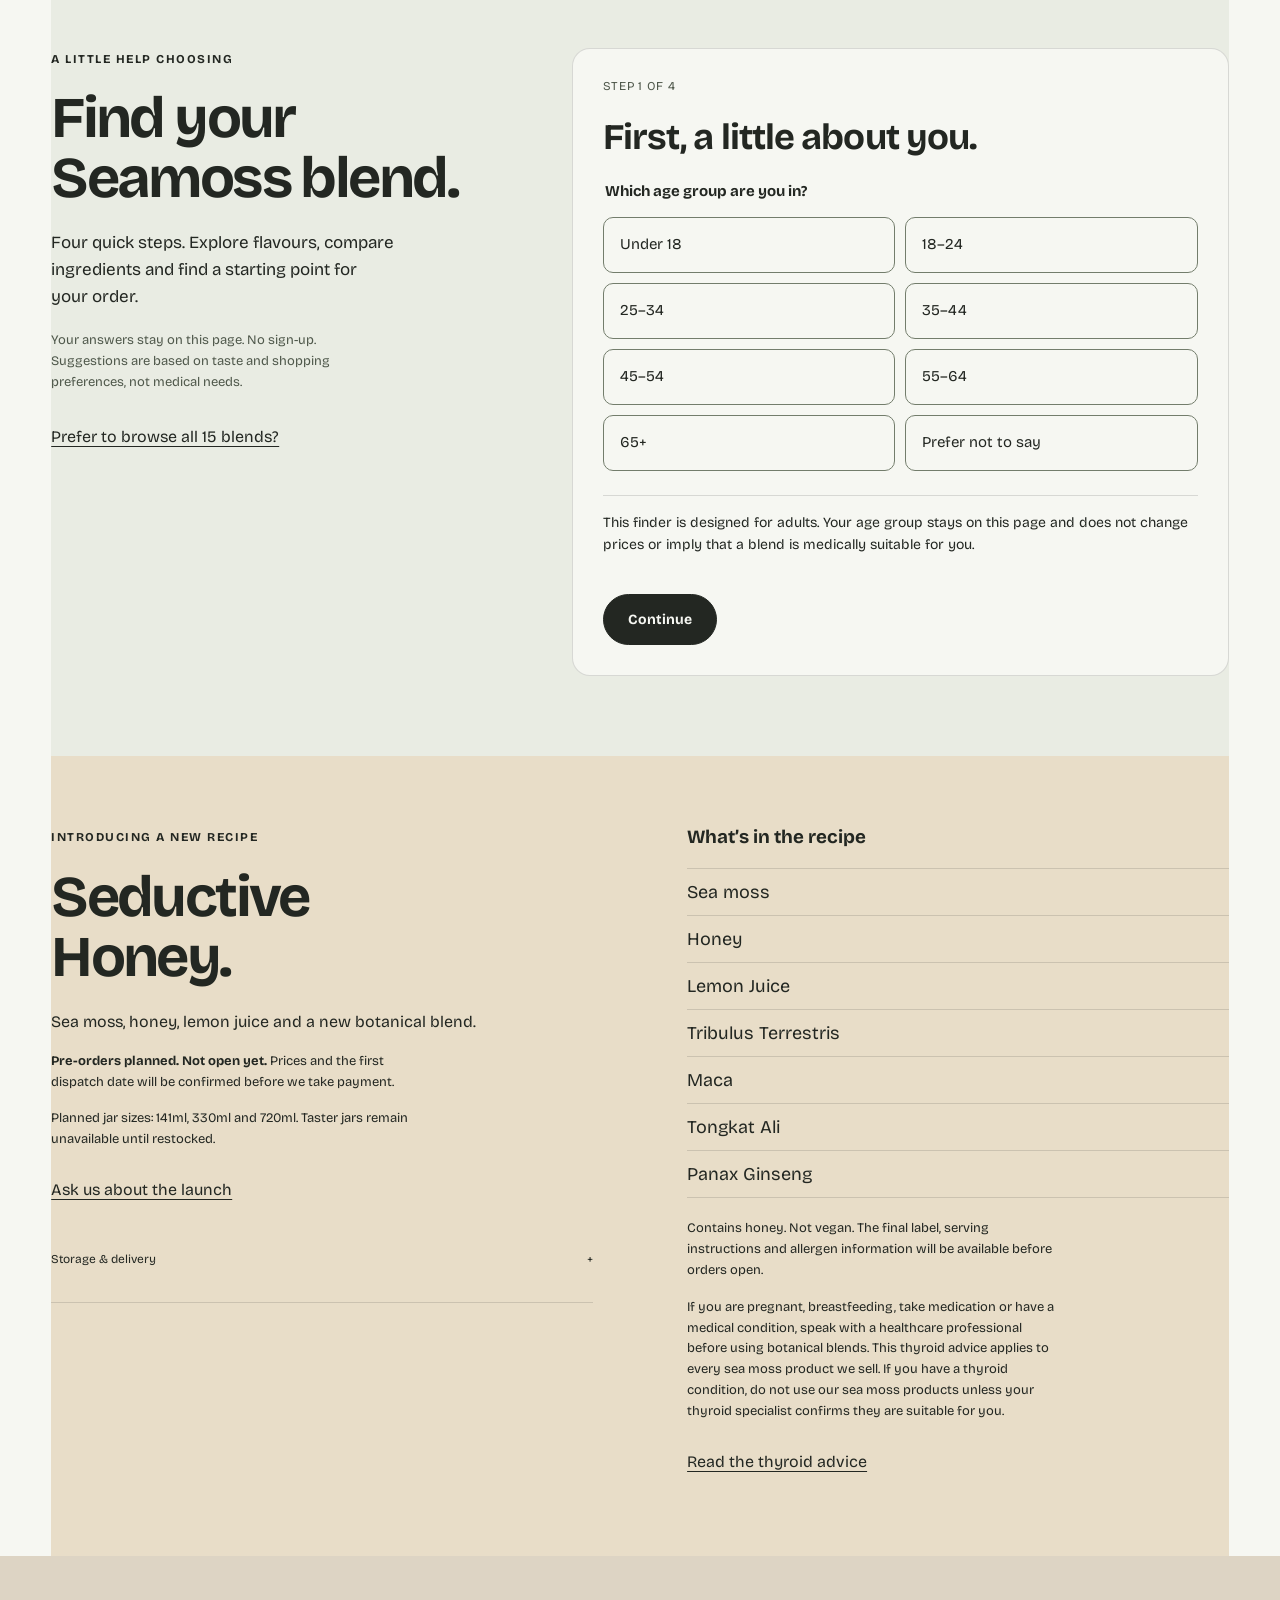
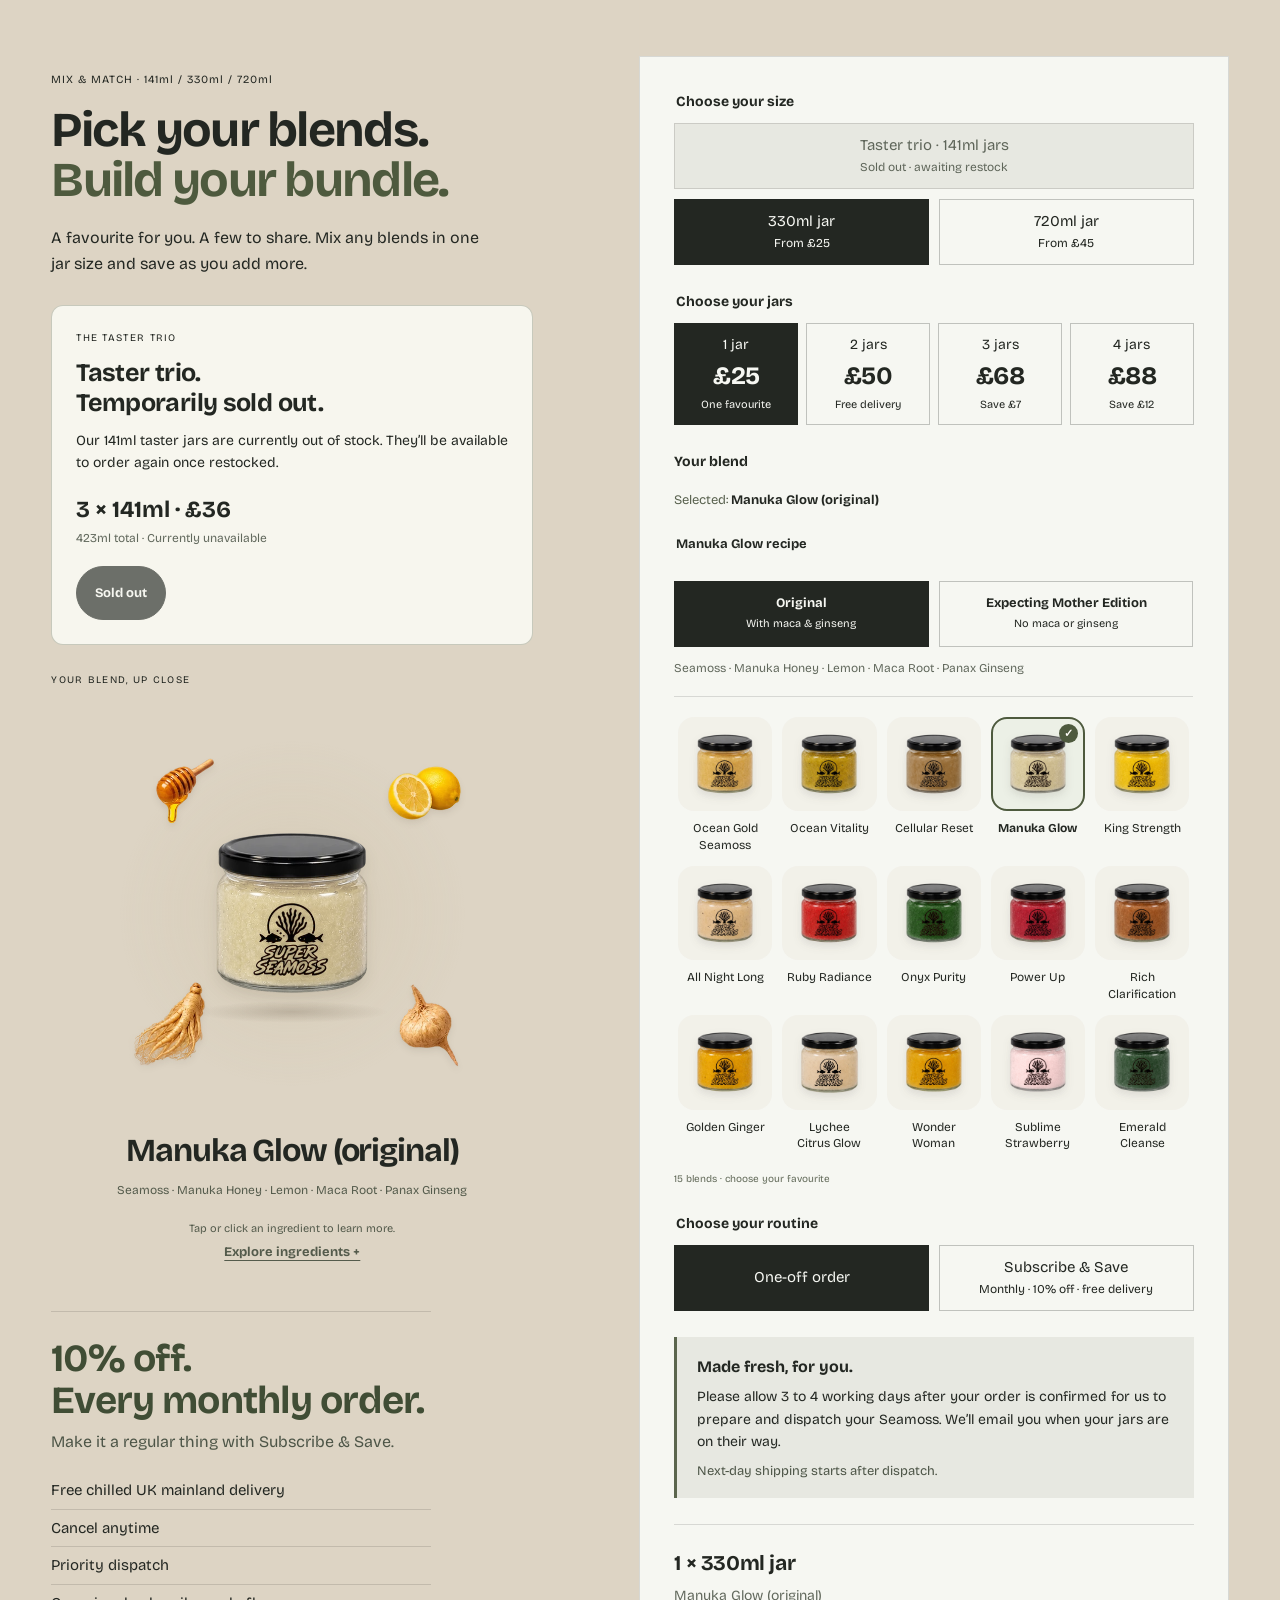
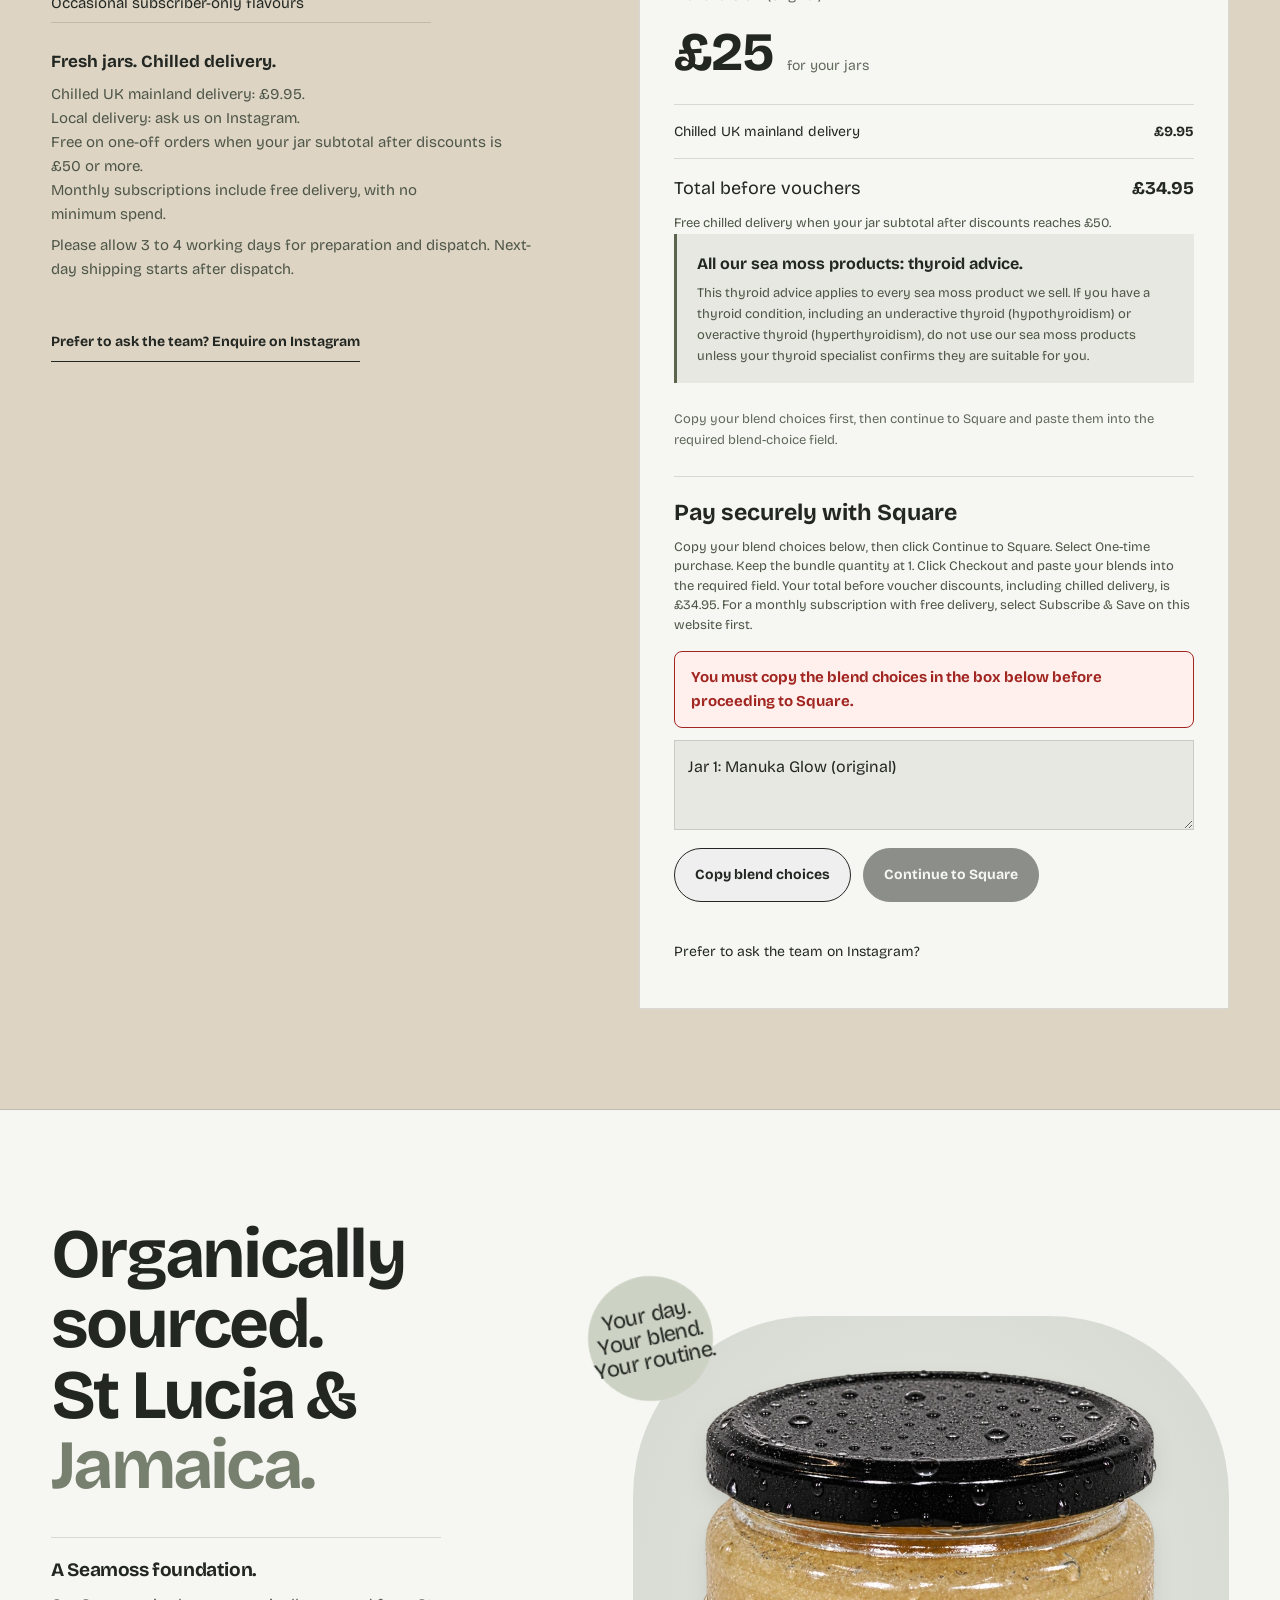
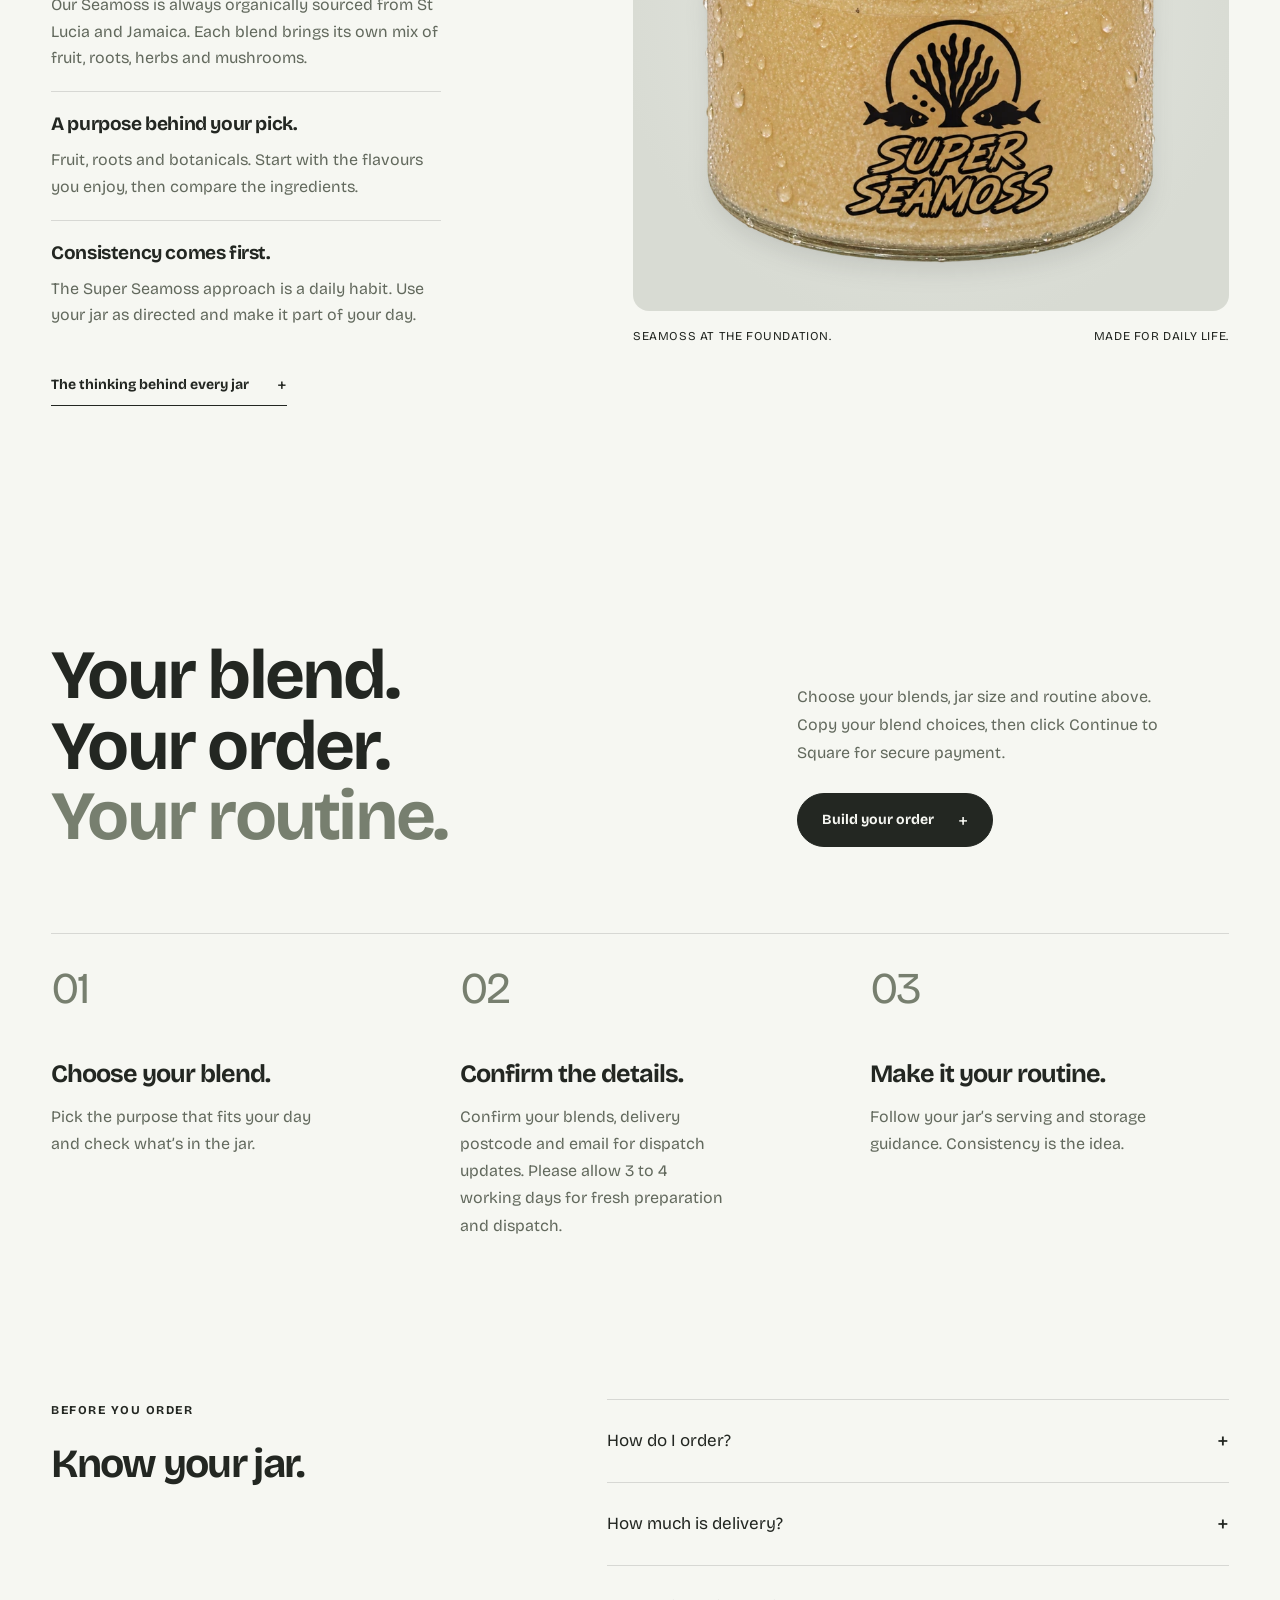
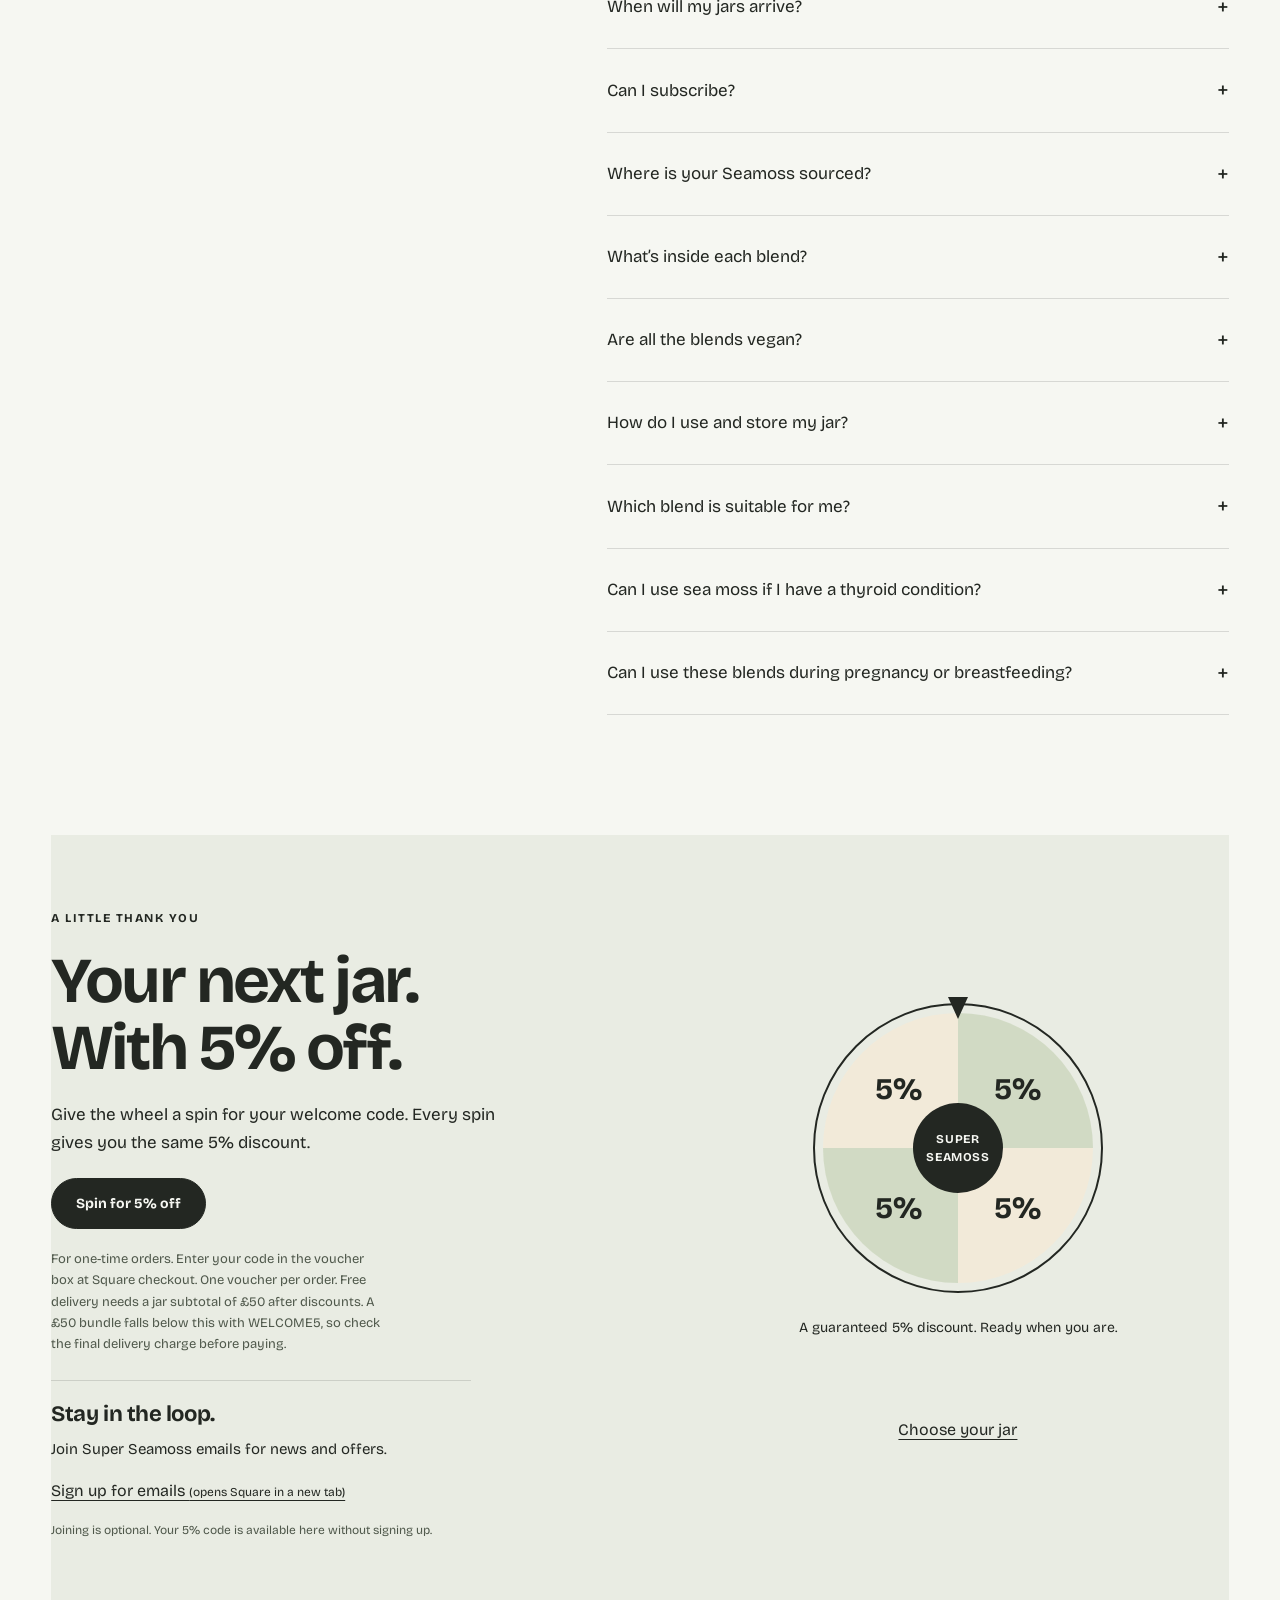
==== commit 7a600c1e: "Keep hero reveal running after one swipe and Safari interruptions" ====
--- a/index.html
+++ b/index.html
@@ -41,7 +41,7 @@
   document.dispatchEvent(new Event('seamoss:load-timeout'));
 }, 3000);
 </script>
-<script src="loading.js?v=idle-reveal1" fetchpriority="high" defer></script><script src="site.js?v=fullscreen-navigation1" defer></script><script src="jar-scroll.js?v=elapsed-float1" fetchpriority="high" defer></script><script src="hero-scroll-limit.js?v=navigation1" fetchpriority="high" defer></script><script type="module" src="order-options.js?v=welcome1"></script>
+<script src="loading.js?v=idle-reveal1" fetchpriority="high" defer></script><script src="site.js?v=fullscreen-navigation1" defer></script><script src="jar-scroll.js?v=elapsed-float1" fetchpriority="high" defer></script><script src="hero-scroll-limit.js?v=one-swipe2" fetchpriority="high" defer></script><script type="module" src="order-options.js?v=welcome1"></script>
 <link rel="stylesheet" href="blend-preview.css?v=ingredient-guide1">
 <link rel="stylesheet" href="blend-picker.css?v=manuka-recipes1">
 <link rel="stylesheet" href="blend-finder.css?v=owner2">
